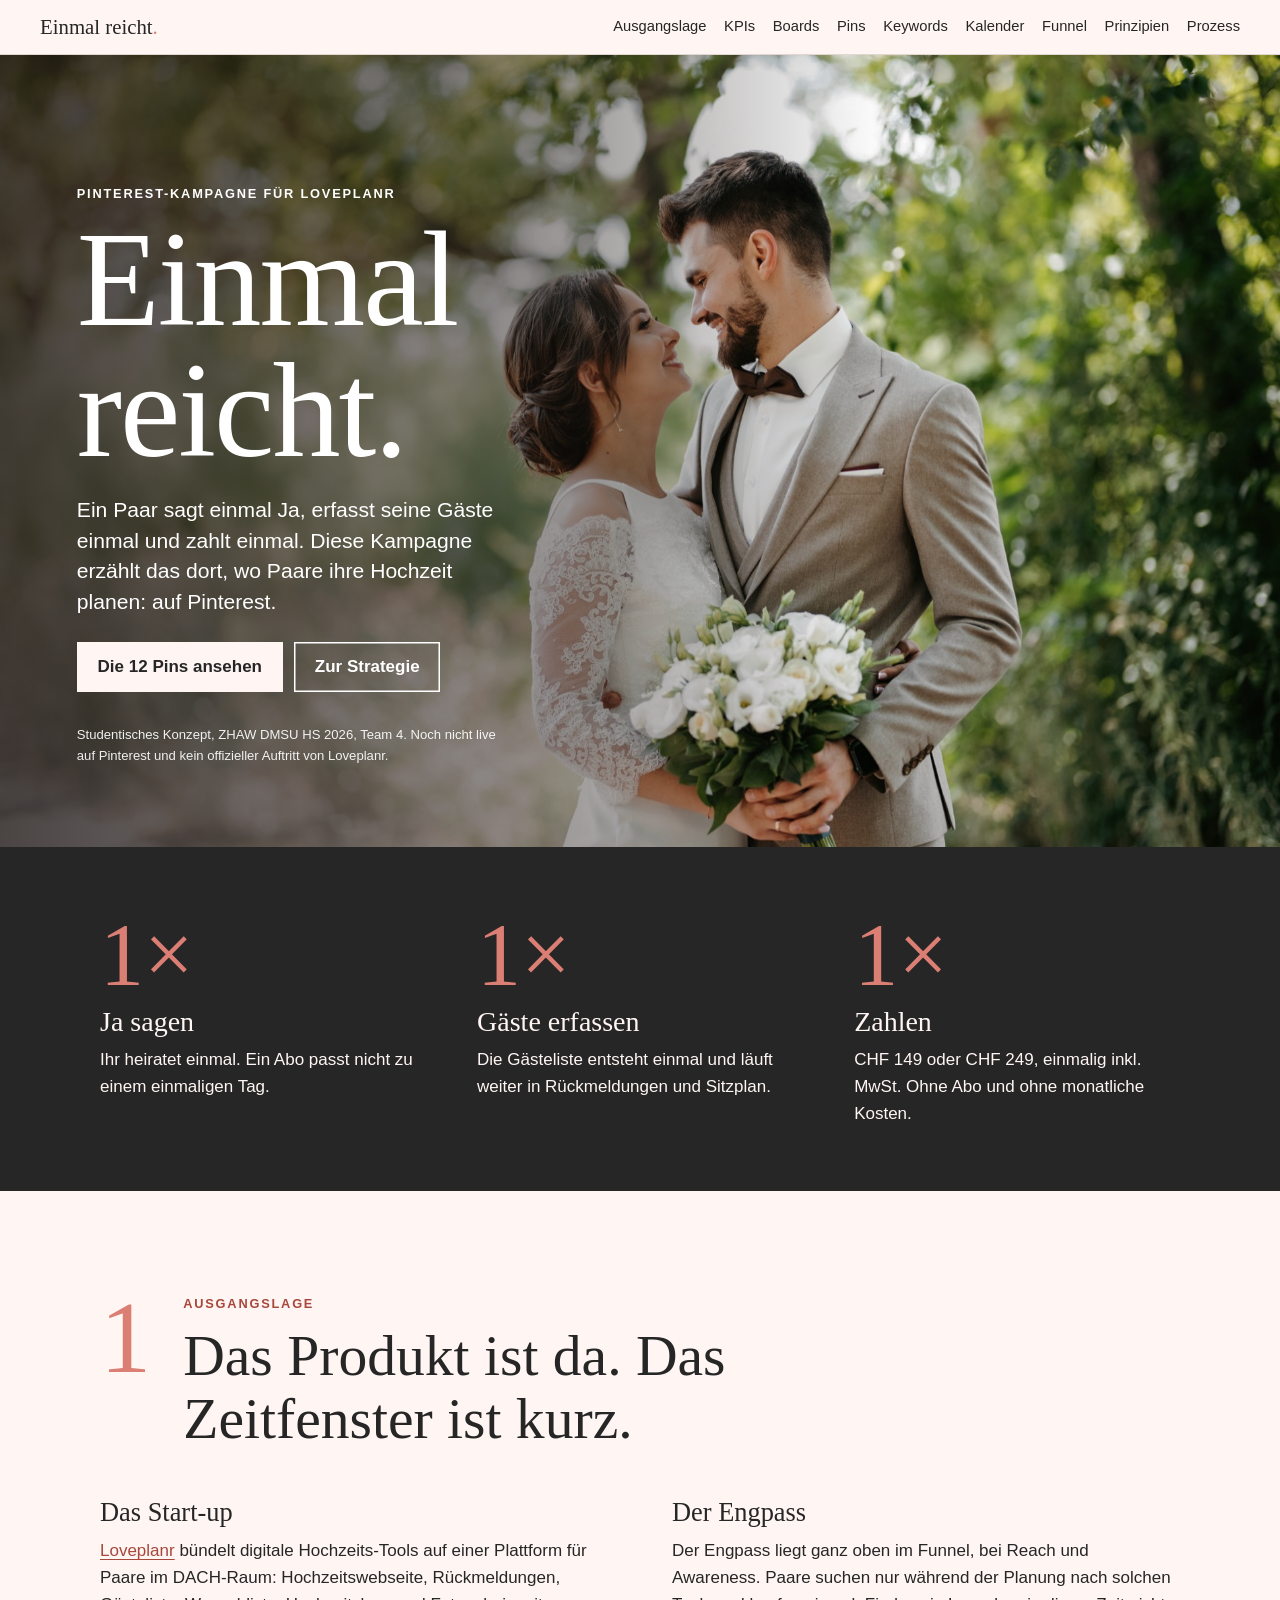
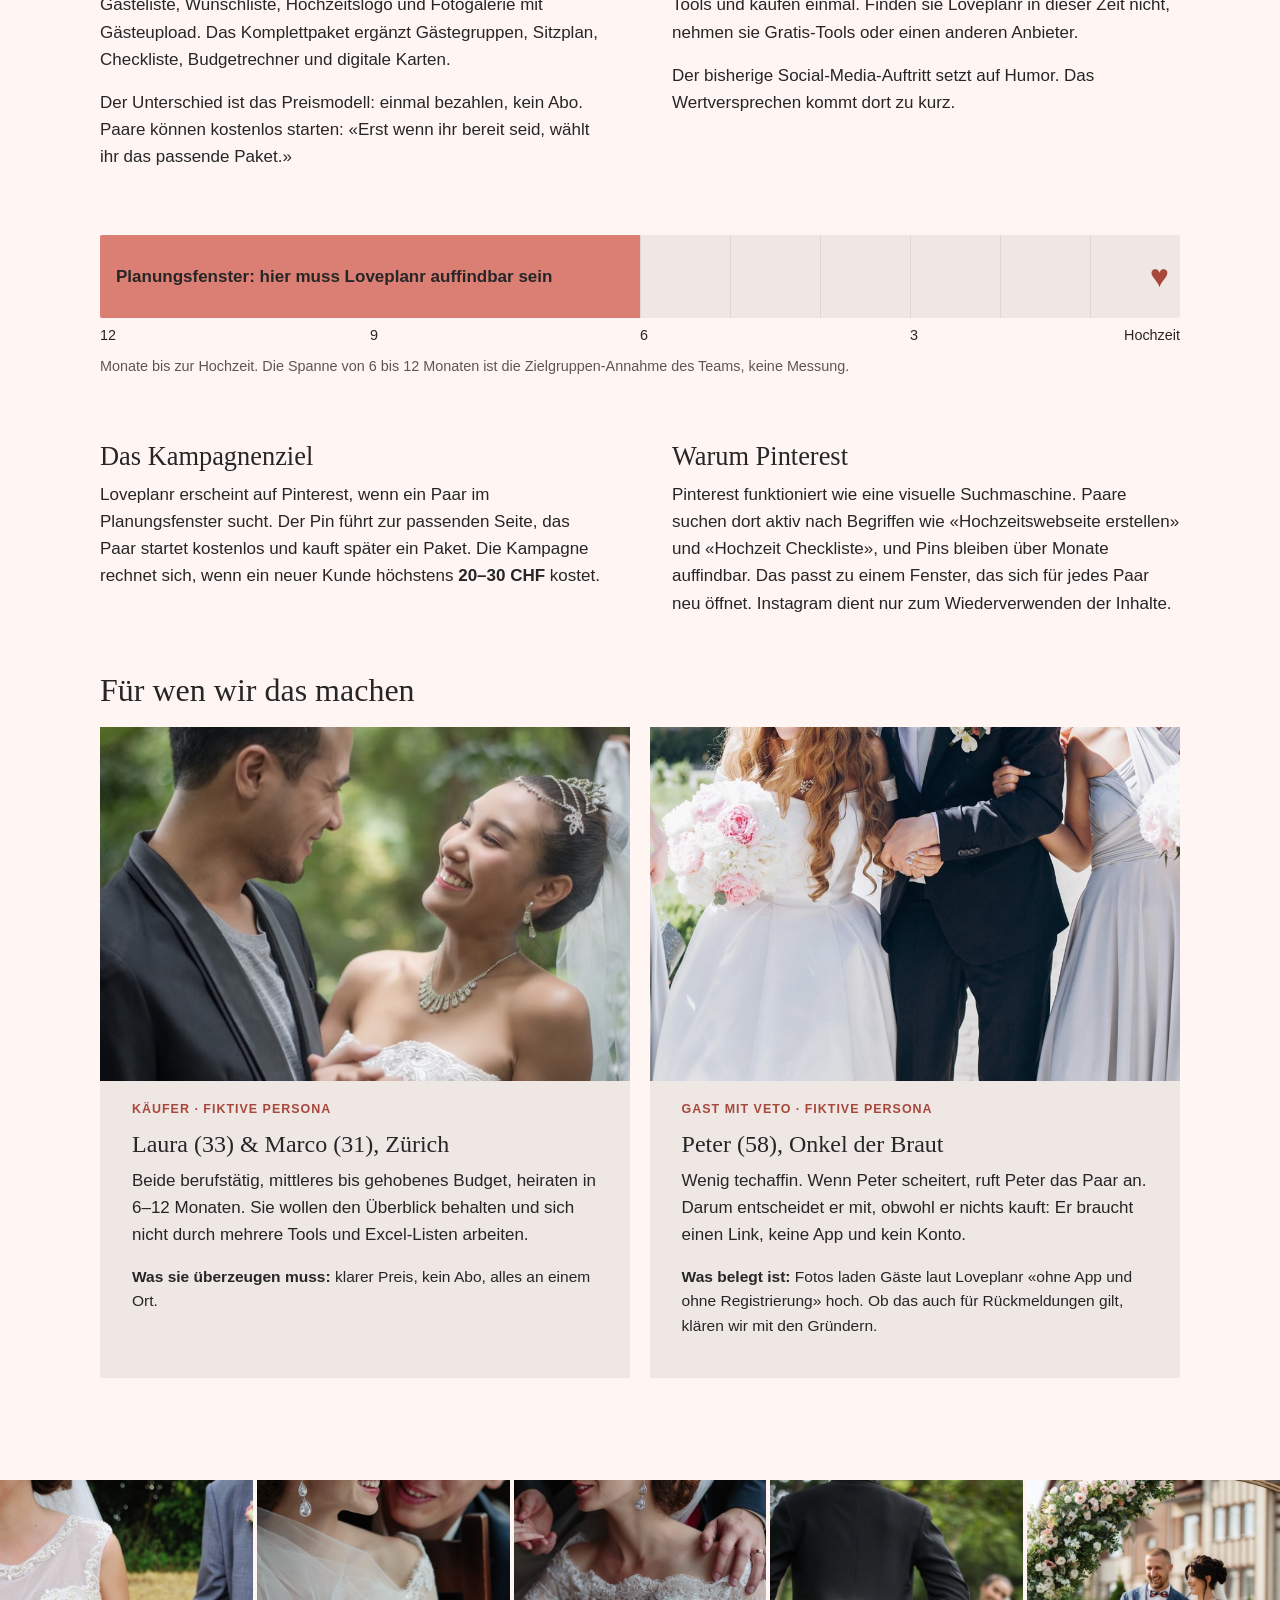
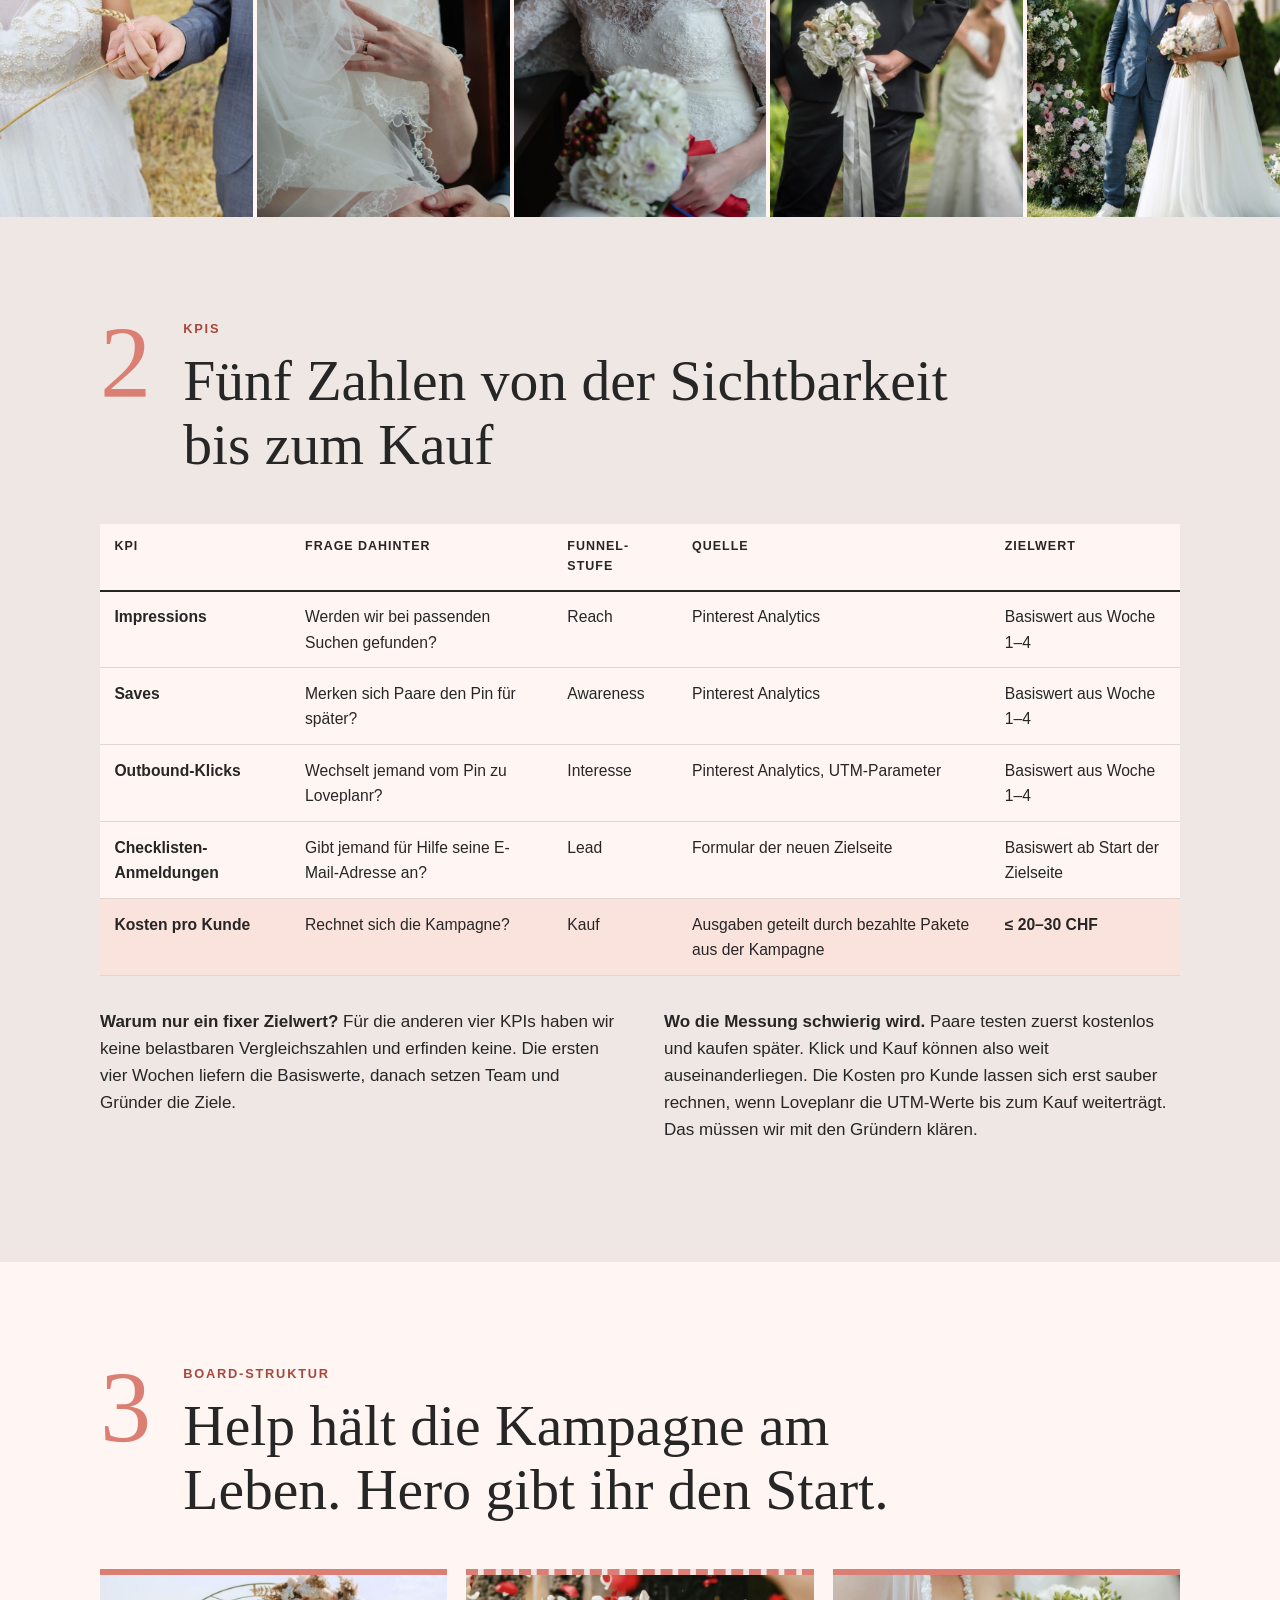
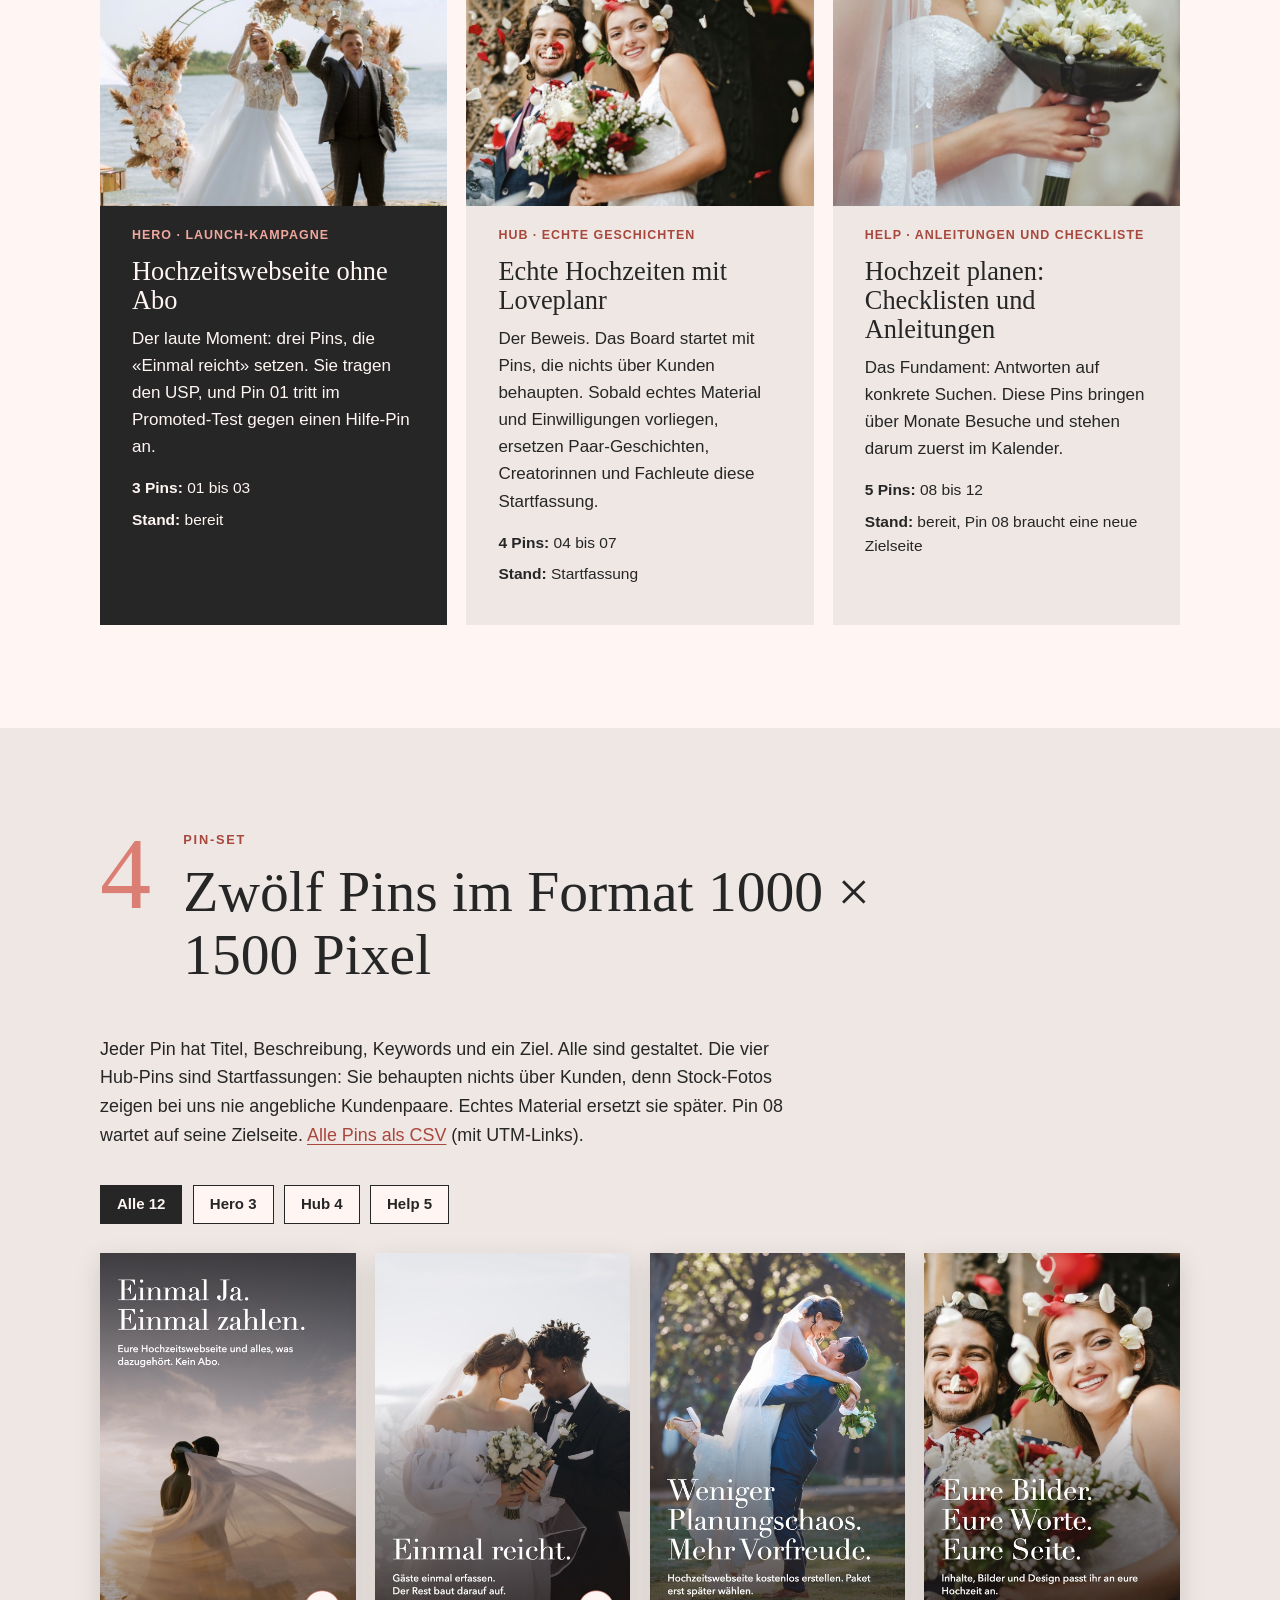
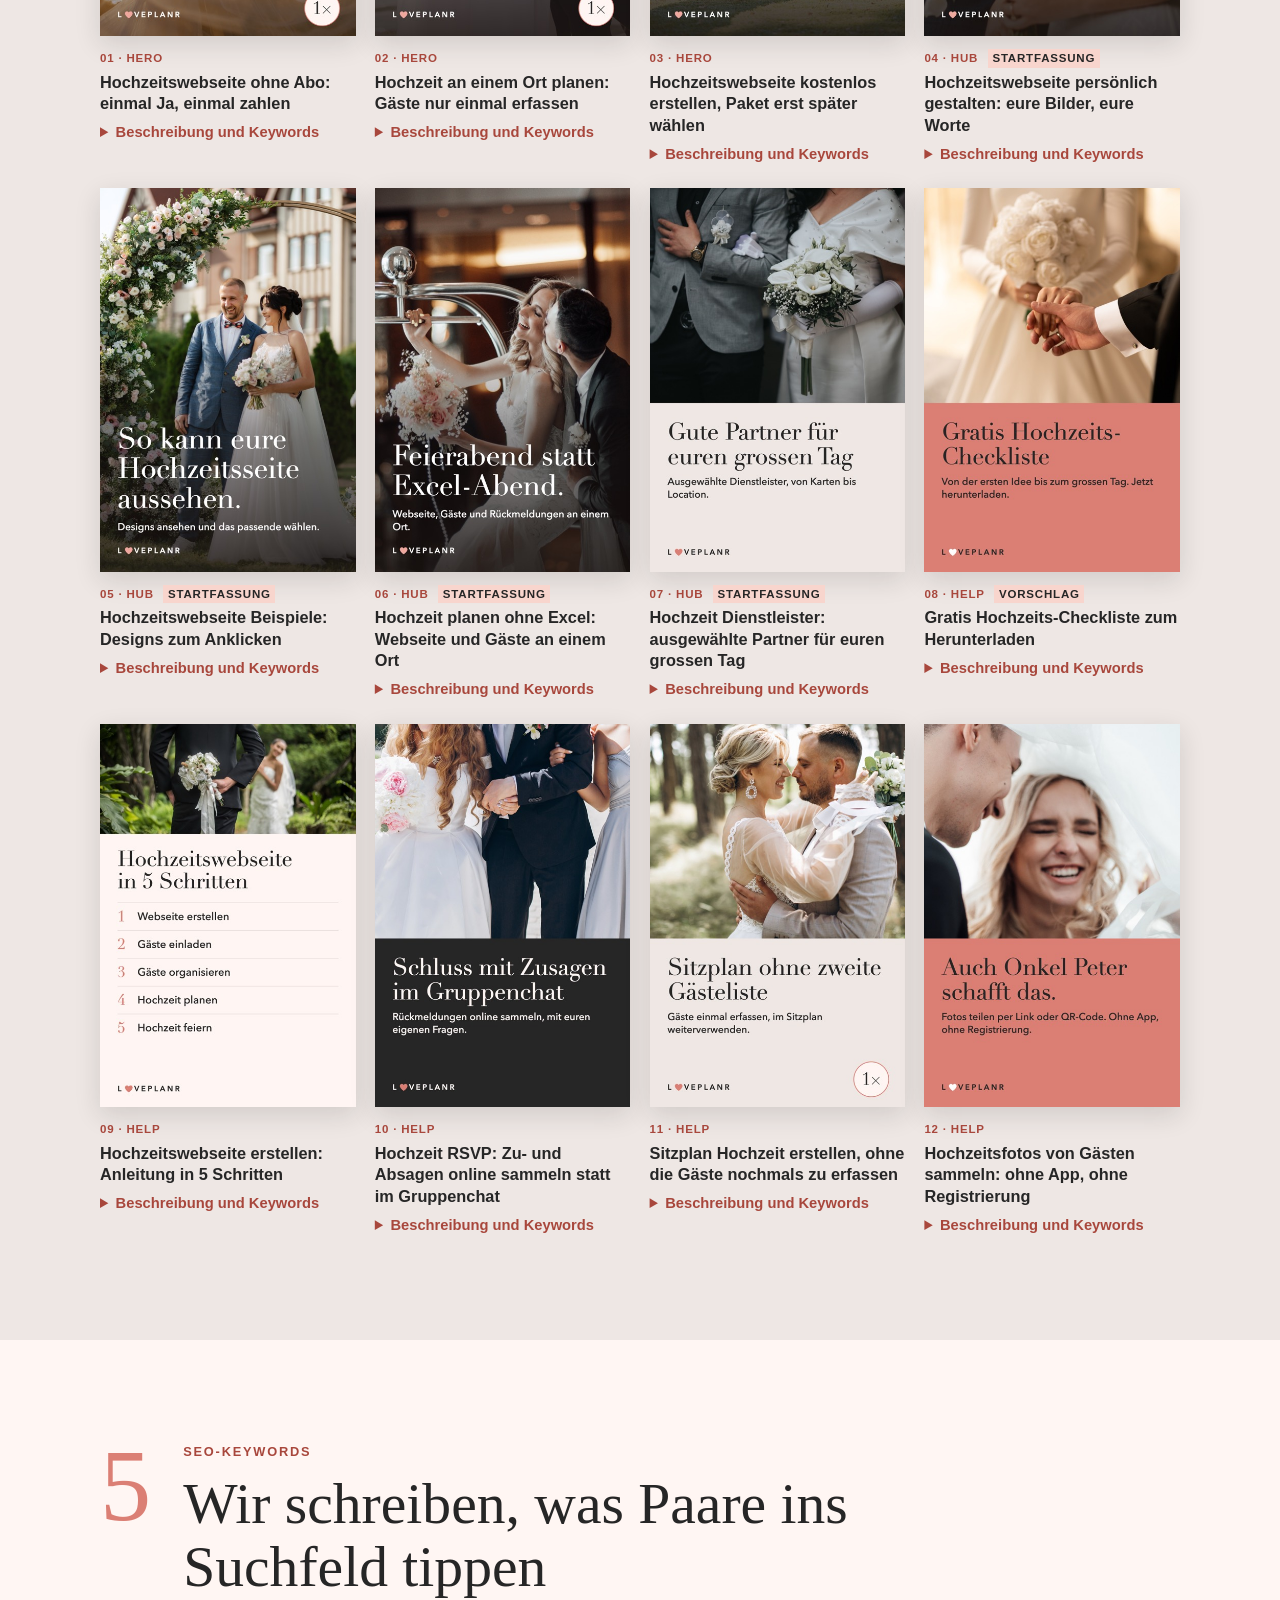
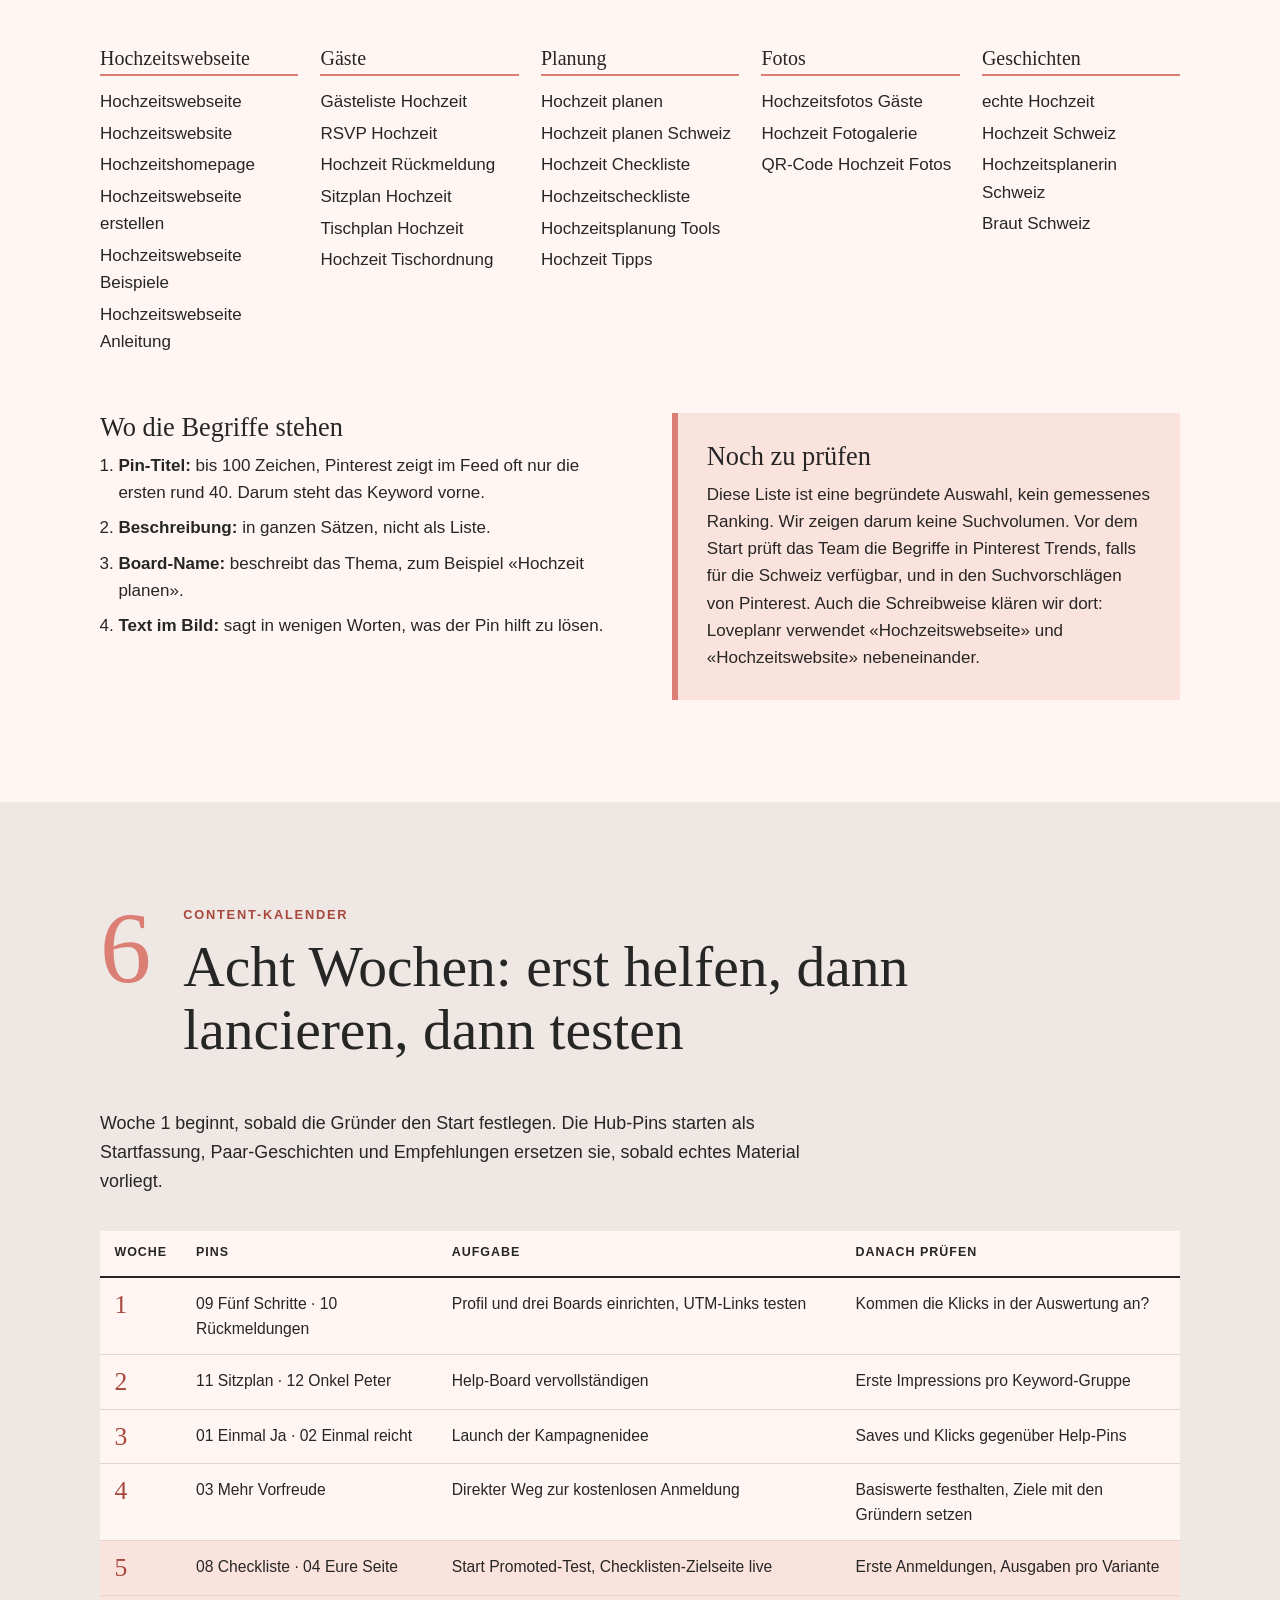
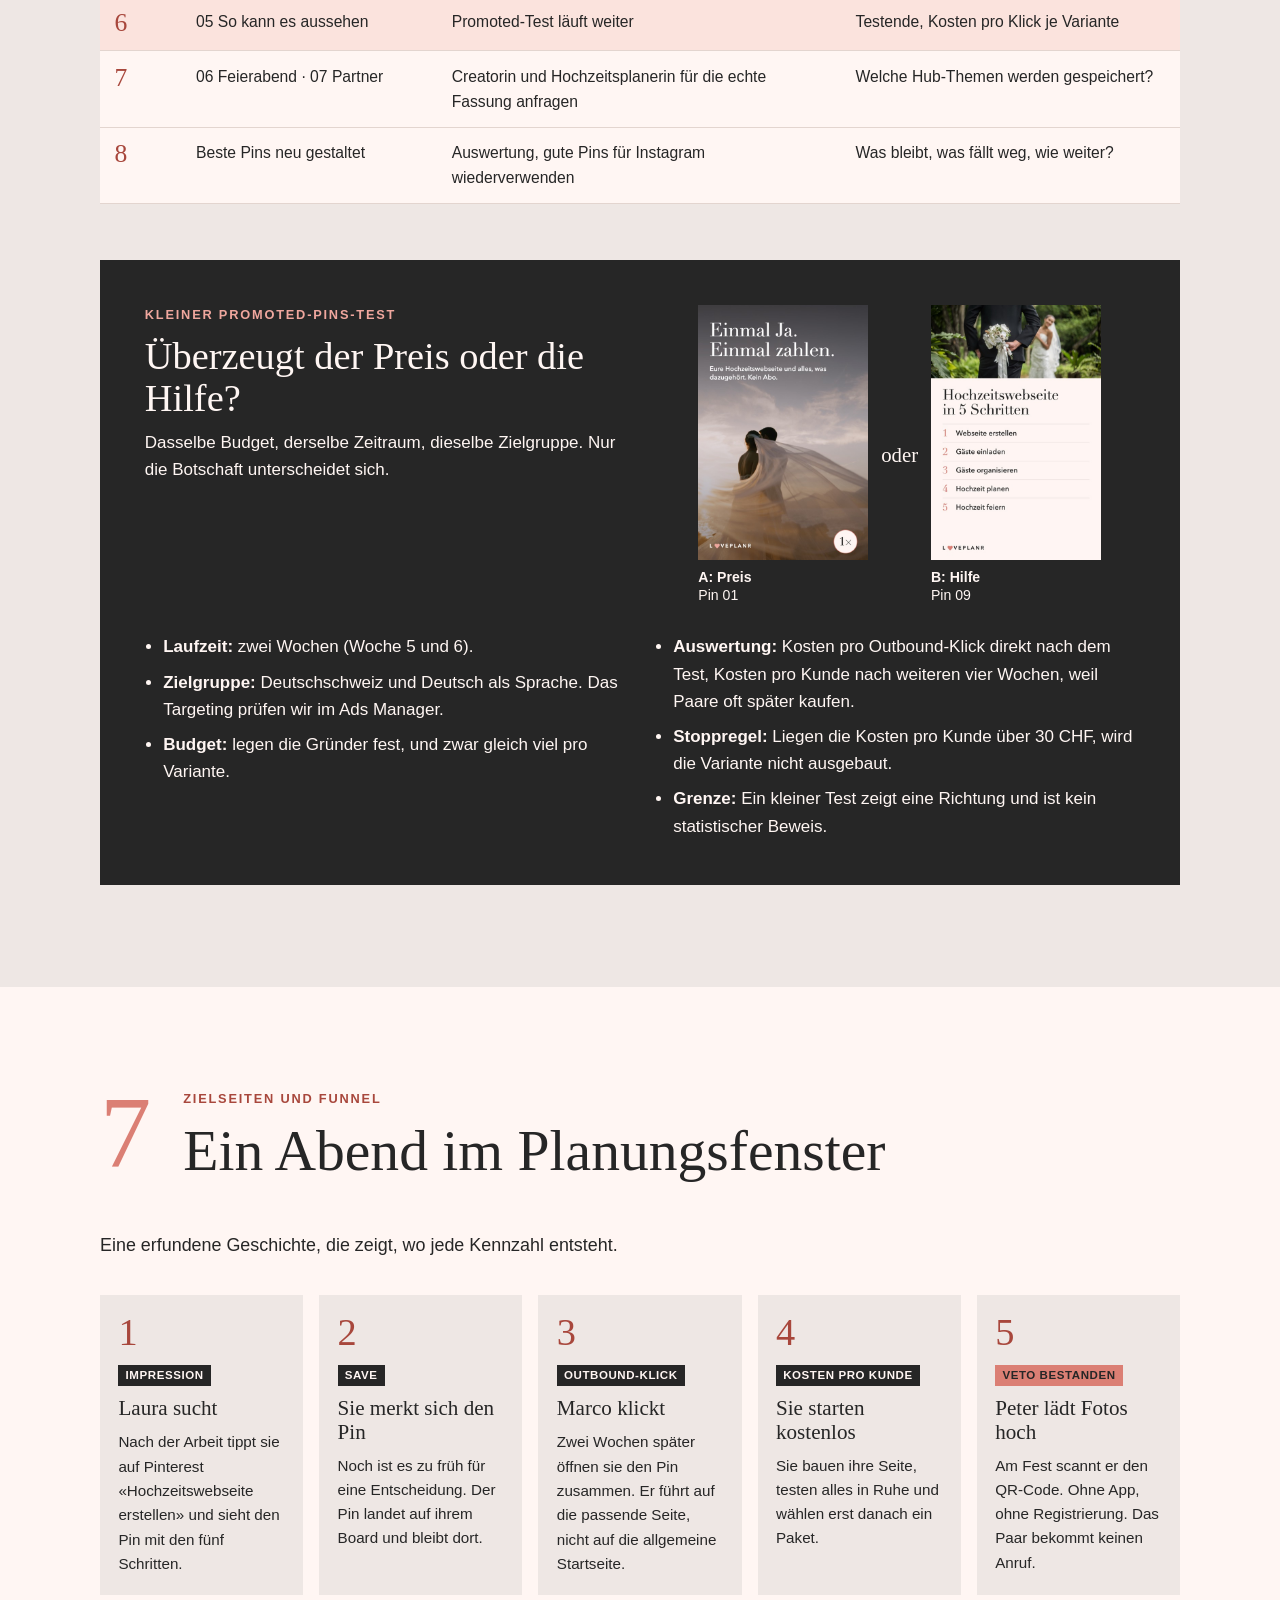
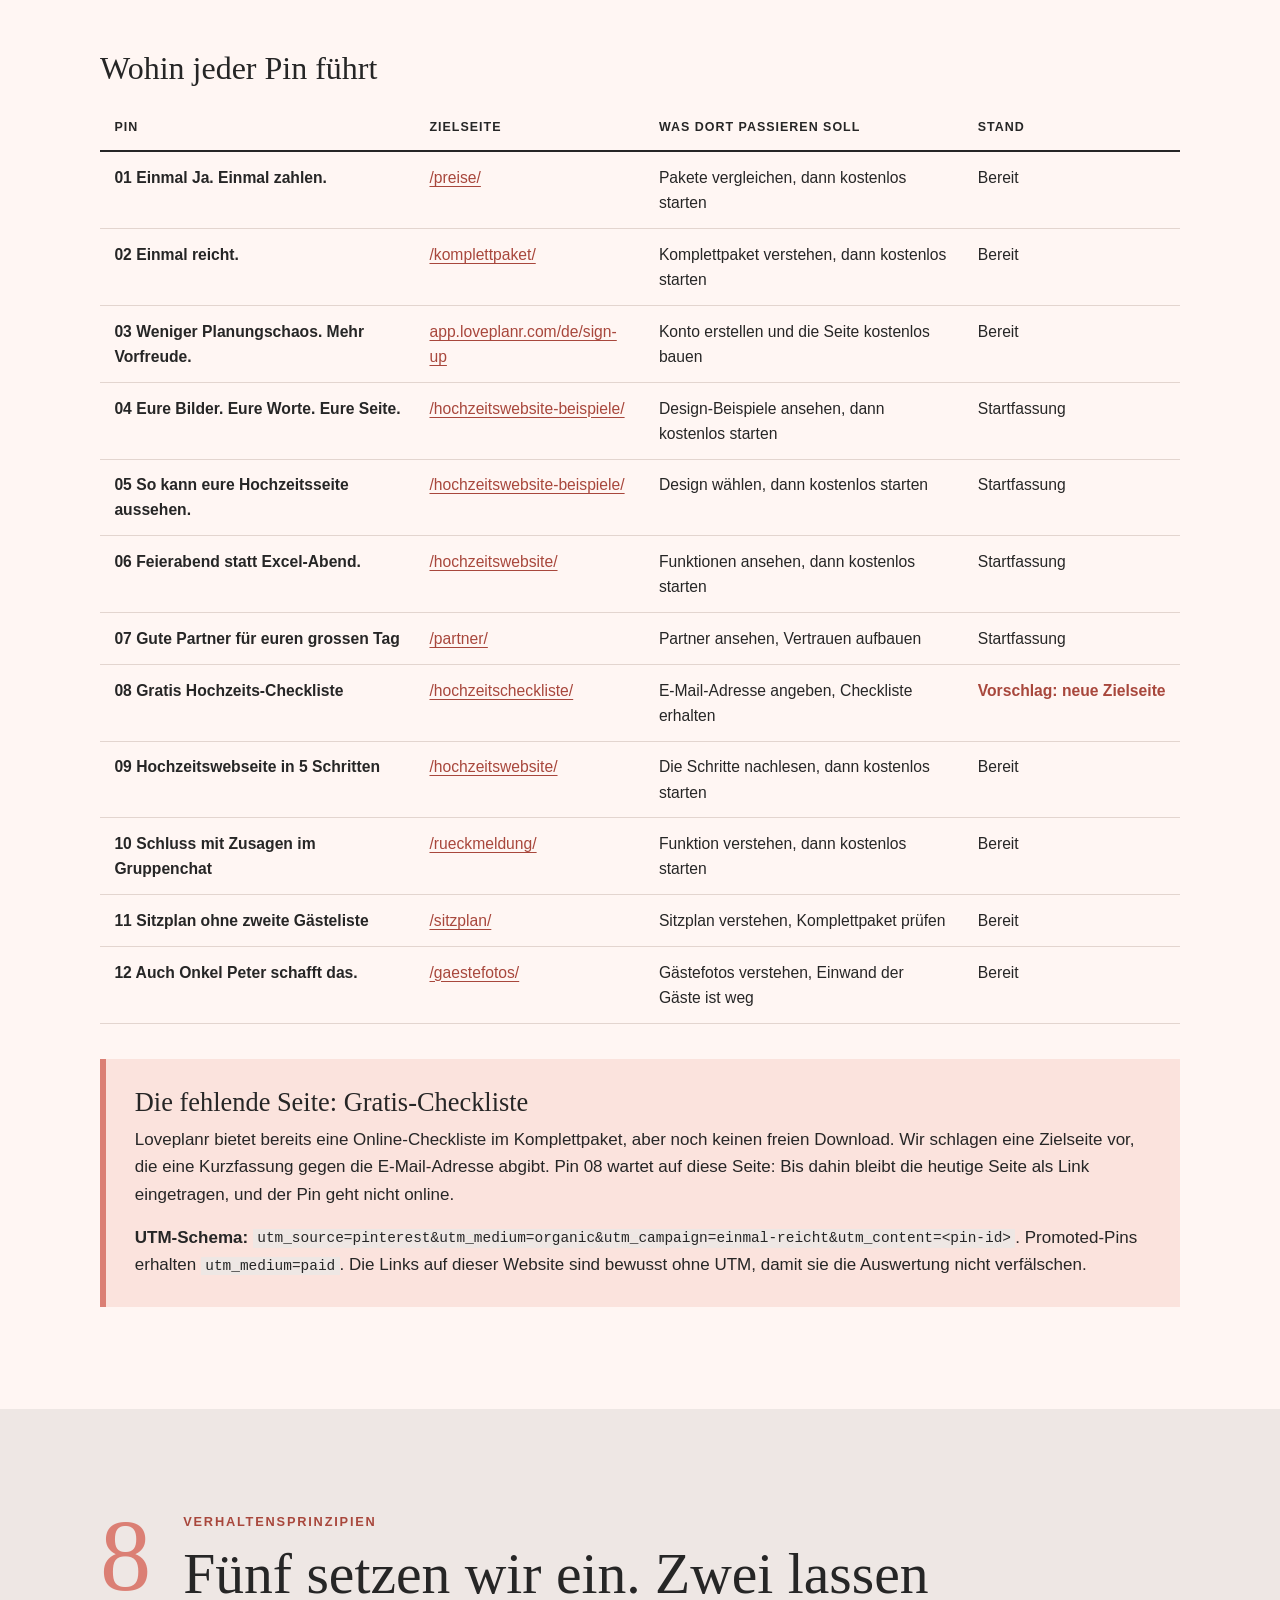
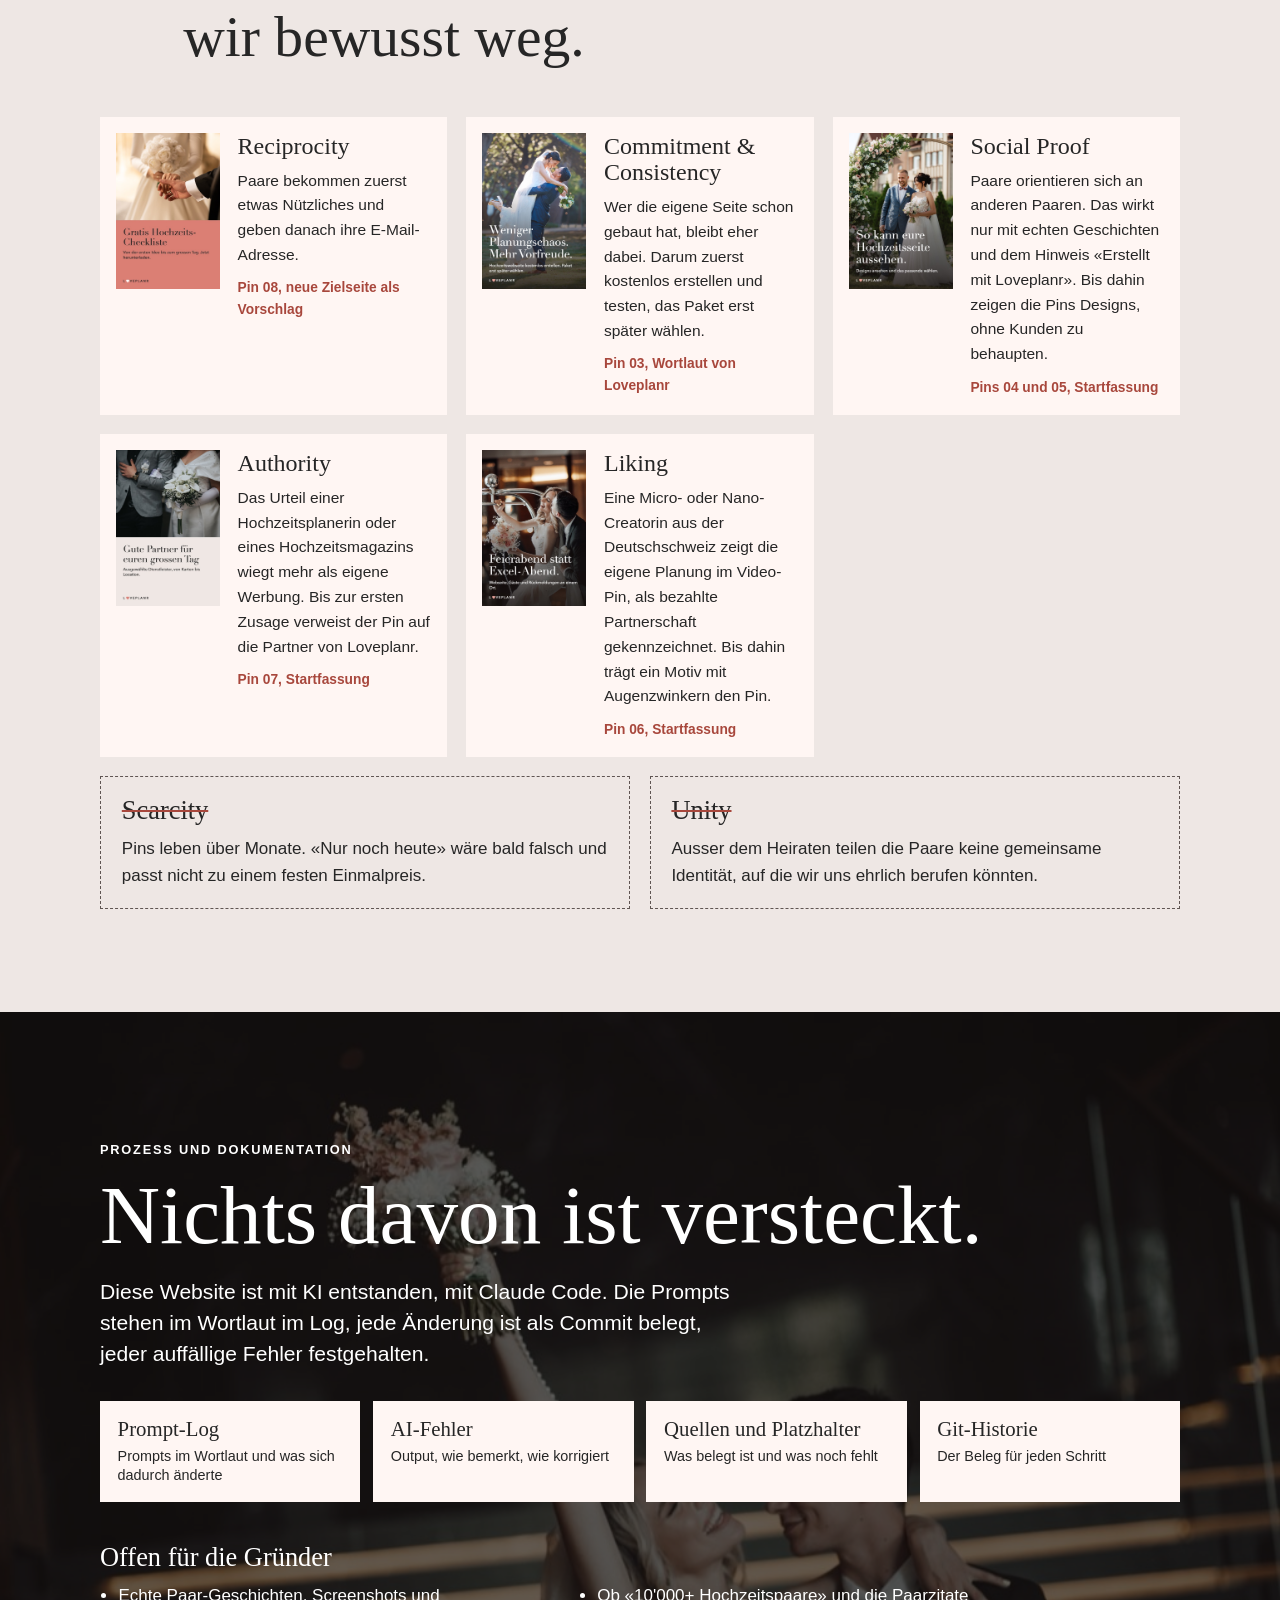
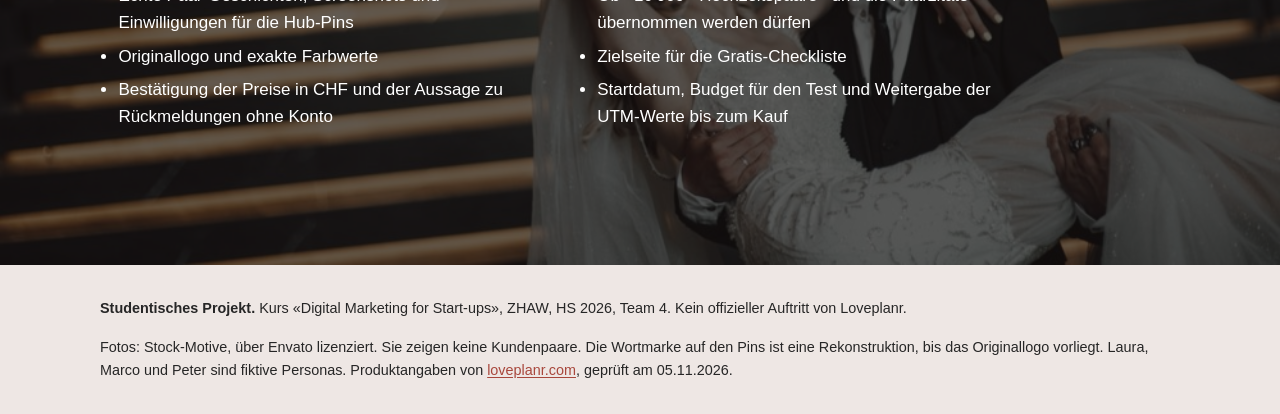
==== index.html @ d007ae14 "Replace placeholder pins with finished hub pins and add new photos Prompt: «Hier hat es noch mehr fo" ====
<!doctype html>
<html lang="de-CH">
<head>
<meta charset="utf-8">
<meta name="viewport" content="width=device-width, initial-scale=1">
<title>Einmal reicht. Pinterest-Kampagne für Loveplanr</title>
<meta name="description" content="Studentisches Kampagnenkonzept (ZHAW, DMSU HS 2026, Team 4): Boards, zwölf Pins, Keywords, Kalender und Funnel für Loveplanr auf Pinterest.">
<meta name="robots" content="noindex">
<meta property="og:title" content="Einmal reicht. Pinterest-Kampagne für Loveplanr">
<meta property="og:description" content="Einmal Ja, Gäste einmal erfassen, einmal zahlen. Studentisches Kampagnenkonzept, ZHAW DMSU HS 2026, Team 4.">
<meta property="og:image" content="https://xn--lve-sna.ch/assets/img/hero-900.jpg">
<meta property="og:type" content="website">
<link rel="icon" href="data:image/svg+xml,%3Csvg xmlns='http://www.w3.org/2000/svg' viewBox='0 0 32 29'%3E%3Cpath fill='%23db7f74' d='M16 29S0 19 0 8.5C0 3.7 3.7 0 8.3 0 11.4 0 14.3 1.7 16 4.4 17.7 1.7 20.6 0 23.7 0 28.3 0 32 3.7 32 8.5 32 19 16 29 16 29z'/%3E%3C/svg%3E">
<link rel="preload" as="image" href="assets/img/hero-900.jpg" imagesrcset="assets/img/hero-900.jpg 1000w, assets/img/hero.jpg 1900w" imagesizes="100vw">
<link rel="stylesheet" href="assets/site.css">
</head>
<body>
<a class="skip" href="#inhalt">Zum Inhalt</a>

<header class="top">
  <a class="mark" href="#start" aria-label="Zum Seitenanfang">Einmal reicht<span aria-hidden="true">.</span></a>
  <nav aria-label="Bereiche">
    <a href="#ausgangslage">Ausgangslage</a>
    <a href="#kpi">KPIs</a>
    <a href="#boards">Boards</a>
    <a href="#pins">Pins</a>
    <a href="#keywords">Keywords</a>
    <a href="#kalender">Kalender</a>
    <a href="#funnel">Funnel</a>
    <a href="#prinzipien">Prinzipien</a>
    <a href="#prozess">Prozess</a>
  </nav>
</header>

<section class="hero" id="start">
  <img src="assets/img/hero-900.jpg" srcset="assets/img/hero-900.jpg 1000w, assets/img/hero.jpg 1900w" sizes="100vw" width="1900" height="1268" alt="Stock-Foto: Brautpaar steht sich im Grünen gegenüber und lächelt sich an." fetchpriority="high">
  <div class="hero-txt">
    <p class="eyebrow">Pinterest-Kampagne für Loveplanr</p>
    <h1>Einmal<br>reicht.</h1>
    <p class="lead">Ein Paar sagt einmal Ja, erfasst seine Gäste einmal und zahlt einmal. Diese Kampagne erzählt das dort, wo Paare ihre Hochzeit planen: auf Pinterest.</p>
    <p class="cta"><a class="btn" href="#pins">Die 12 Pins ansehen</a><a class="btn ghost" href="#ausgangslage">Zur Strategie</a></p>
  </div>
  <p class="hero-note">Studentisches Konzept, ZHAW DMSU HS 2026, Team 4. Noch nicht live auf Pinterest und kein offizieller Auftritt von Loveplanr.</p>
</section>

<main id="inhalt">

<section class="idee" aria-label="Die Kampagnenidee">
  <div class="wrap trio">
    <article><p class="one">1×</p><h2>Ja sagen</h2><p>Ihr heiratet einmal. Ein Abo passt nicht zu einem einmaligen Tag.</p></article>
    <article><p class="one">1×</p><h2>Gäste erfassen</h2><p>Die Gästeliste entsteht einmal und läuft weiter in Rückmeldungen und Sitzplan.</p></article>
    <article><p class="one">1×</p><h2>Zahlen</h2><p>CHF 149 oder CHF 249, einmalig inkl. MwSt. Ohne Abo und ohne monatliche Kosten.</p></article>
  </div>
</section>

<section class="sec" id="ausgangslage">
  <div class="wrap">
    <header class="head"><span class="no">1</span><div><p class="eyebrow">Ausgangslage</p><h2>Das Produkt ist da. Das Zeitfenster ist kurz.</h2></div></header>

    <div class="cols">
      <div>
        <h3>Das Start-up</h3>
        <p><a href="https://loveplanr.com">Loveplanr</a> bündelt digitale Hochzeits-Tools auf einer Plattform für Paare im DACH-Raum: Hochzeitswebseite, Rückmeldungen, Gästeliste, Wunschliste, Hochzeitslogo und Fotogalerie mit Gästeupload. Das Komplettpaket ergänzt Gästegruppen, Sitzplan, Checkliste, Budgetrechner und digitale Karten.</p>
        <p>Der Unterschied ist das Preismodell: einmal bezahlen, kein Abo. Paare können kostenlos starten: «Erst wenn ihr bereit seid, wählt ihr das passende Paket.»</p>
      </div>
      <div>
        <h3>Der Engpass</h3>
        <p>Der Engpass liegt ganz oben im Funnel, bei Reach und Awareness. Paare suchen nur während der Planung nach solchen Tools und kaufen einmal. Finden sie Loveplanr in dieser Zeit nicht, nehmen sie Gratis-Tools oder einen anderen Anbieter.</p>
        <p>Der bisherige Social-Media-Auftritt setzt auf Humor. Das Wertversprechen kommt dort zu kurz.</p>
      </div>
    </div>

    <figure class="zeit" aria-labelledby="zeit-cap">
      <div class="zeit-bar" role="img" aria-label="Zeitstrahl von zwölf Monaten vor der Hochzeit bis zur Hochzeit. Das Planungsfenster liegt zwischen zwölf und sechs Monaten vorher.">
        <div class="fenster"><span>Planungsfenster: hier muss Loveplanr auffindbar sein</span></div>
        <div class="ziel" aria-hidden="true">♥</div>
      </div>
      <div class="zeit-skala" aria-hidden="true"><span>12</span><span>9</span><span>6</span><span>3</span><span>Hochzeit</span></div>
      <figcaption id="zeit-cap">Monate bis zur Hochzeit. Die Spanne von 6 bis 12 Monaten ist die Zielgruppen-Annahme des Teams, keine Messung.</figcaption>
    </figure>

    <div class="cols">
      <div>
        <h3>Das Kampagnenziel</h3>
        <p>Loveplanr erscheint auf Pinterest, wenn ein Paar im Planungsfenster sucht. Der Pin führt zur passenden Seite, das Paar startet kostenlos und kauft später ein Paket. Die Kampagne rechnet sich, wenn ein neuer Kunde höchstens <strong>20–30 CHF</strong> kostet.</p>
      </div>
      <div>
        <h3>Warum Pinterest</h3>
        <p>Pinterest funktioniert wie eine visuelle Suchmaschine. Paare suchen dort aktiv nach Begriffen wie «Hochzeitswebseite erstellen» und «Hochzeit Checkliste», und Pins bleiben über Monate auffindbar. Das passt zu einem Fenster, das sich für jedes Paar neu öffnet. Instagram dient nur zum Wiederverwenden der Inhalte.</p>
      </div>
    </div>

    <h3 class="h-mid">Für wen wir das machen</h3>
    <div class="personas">
      <article class="persona">
        <img class="p-img" src="assets/img/wald.jpg" width="900" height="600" loading="lazy" alt="Stock-Foto zur fiktiven Persona: Paar lächelt sich an und hält sich an den Händen.">
        <p class="tag">Käufer · fiktive Persona</p>
        <h4>Laura (33) &amp; Marco (31), Zürich</h4>
        <p>Beide berufstätig, mittleres bis gehobenes Budget, heiraten in 6–12 Monaten. Sie wollen den Überblick behalten und sich nicht durch mehrere Tools und Excel-Listen arbeiten.</p>
        <p class="pass"><strong>Was sie überzeugen muss:</strong> klarer Preis, kein Abo, alles an einem Ort.</p>
      </article>
      <article class="persona">
        <img class="p-img" src="assets/img/gaeste.jpg" width="900" height="600" loading="lazy" alt="Stock-Foto: Brautpaar und Brautjungfer stehen Arm in Arm, ohne Gesichter im Bild.">
        <p class="tag">Gast mit Veto · fiktive Persona</p>
        <h4>Peter (58), Onkel der Braut</h4>
        <p>Wenig techaffin. Wenn Peter scheitert, ruft Peter das Paar an. Darum entscheidet er mit, obwohl er nichts kauft: Er braucht einen Link, keine App und kein Konto.</p>
        <p class="pass"><strong>Was belegt ist:</strong> Fotos laden Gäste laut Loveplanr «ohne App und ohne Registrierung» hoch. Ob das auch für Rückmeldungen gilt, klären wir mit den Gründern.</p>
      </article>
    </div>
  </div>
</section>

<div class="strip" aria-label="Bildstreifen mit Stock-Fotos">
  <img src="assets/img/s-weizen.jpg" width="700" height="933" loading="lazy" alt="Stock-Foto: Brautpaar hält gemeinsam eine Weizenähre.">
  <img src="assets/img/s-schleier.jpg" width="700" height="933" loading="lazy" alt="Stock-Foto: Hand der Braut mit Ring auf dem Schleier.">
  <img src="assets/img/s-spitze.jpg" width="700" height="933" loading="lazy" alt="Stock-Foto: Braut im Spitzenkleid, die Hand des Bräutigams auf ihrer Schulter.">
  <img src="assets/img/s-blumen.jpg" width="700" height="933" loading="lazy" alt="Stock-Foto: Bräutigam versteckt Blumen hinter dem Rücken, die Braut kommt lächelnd auf ihn zu.">
  <img src="assets/img/s-bogen.jpg" width="700" height="933" loading="lazy" alt="Stock-Foto: Brautpaar vor einem Rosenbogen.">
</div>

<section class="sec tint" id="kpi">
  <div class="wrap">
    <header class="head"><span class="no">2</span><div><p class="eyebrow">KPIs</p><h2>Fünf Zahlen von der Sichtbarkeit bis zum Kauf</h2></div></header>
    <table class="tbl">
      <thead><tr><th scope="col">KPI</th><th scope="col">Frage dahinter</th><th scope="col">Funnel-Stufe</th><th scope="col">Quelle</th><th scope="col">Zielwert</th></tr></thead>
      <tbody>
        <tr><th scope="row">Impressions</th><td data-l="Frage">Werden wir bei passenden Suchen gefunden?</td><td data-l="Stufe">Reach</td><td data-l="Quelle">Pinterest Analytics</td><td data-l="Ziel">Basiswert aus Woche 1–4</td></tr>
        <tr><th scope="row">Saves</th><td data-l="Frage">Merken sich Paare den Pin für später?</td><td data-l="Stufe">Awareness</td><td data-l="Quelle">Pinterest Analytics</td><td data-l="Ziel">Basiswert aus Woche 1–4</td></tr>
        <tr><th scope="row">Outbound-Klicks</th><td data-l="Frage">Wechselt jemand vom Pin zu Loveplanr?</td><td data-l="Stufe">Interesse</td><td data-l="Quelle">Pinterest Analytics, UTM-Parameter</td><td data-l="Ziel">Basiswert aus Woche 1–4</td></tr>
        <tr><th scope="row">Checklisten-Anmeldungen</th><td data-l="Frage">Gibt jemand für Hilfe seine E-Mail-Adresse an?</td><td data-l="Stufe">Lead</td><td data-l="Quelle">Formular der neuen Zielseite</td><td data-l="Ziel">Basiswert ab Start der Zielseite</td></tr>
        <tr class="hi"><th scope="row">Kosten pro Kunde</th><td data-l="Frage">Rechnet sich die Kampagne?</td><td data-l="Stufe">Kauf</td><td data-l="Quelle">Ausgaben geteilt durch bezahlte Pakete aus der Kampagne</td><td data-l="Ziel"><strong>≤ 20–30 CHF</strong></td></tr>
      </tbody>
    </table>
    <div class="notes">
      <p><strong>Warum nur ein fixer Zielwert?</strong> Für die anderen vier KPIs haben wir keine belastbaren Vergleichszahlen und erfinden keine. Die ersten vier Wochen liefern die Basiswerte, danach setzen Team und Gründer die Ziele.</p>
      <p><strong>Wo die Messung schwierig wird.</strong> Paare testen zuerst kostenlos und kaufen später. Klick und Kauf können also weit auseinanderliegen. Die Kosten pro Kunde lassen sich erst sauber rechnen, wenn Loveplanr die UTM-Werte bis zum Kauf weiterträgt. Das müssen wir mit den Gründern klären.</p>
    </div>
  </div>
</section>

<section class="sec" id="boards">
  <div class="wrap">
    <header class="head"><span class="no">3</span><div><p class="eyebrow">Board-Struktur</p><h2>Help hält die Kampagne am Leben. Hero gibt ihr den Start.</h2></div></header>
    <div class="boards">
      <article class="board b-hero">
        <img class="b-img" src="assets/img/see.jpg" width="900" height="600" loading="lazy" alt="Stock-Foto: Brautpaar stösst vor einem Blumenbogen am See an.">
        <p class="tag">Hero · Launch-Kampagne</p>
        <h3>Hochzeitswebseite ohne Abo</h3>
        <p>Der laute Moment: drei Pins, die «Einmal reicht» setzen. Sie tragen den USP, und Pin 01 tritt im Promoted-Test gegen einen Hilfe-Pin an.</p>
        <p class="pass"><strong>3 Pins:</strong> 01 bis 03</p>
        <p class="pass"><strong>Stand:</strong> bereit</p>
      </article>
      <article class="board b-hub">
        <img class="b-img" src="assets/img/blueten.jpg" width="900" height="600" loading="lazy" alt="Stock-Foto: Lachendes Brautpaar im Regen aus roten und weissen Blütenblättern.">
        <p class="tag">Hub · Echte Geschichten</p>
        <h3>Echte Hochzeiten mit Loveplanr</h3>
        <p>Der Beweis. Das Board startet mit Pins, die nichts über Kunden behaupten. Sobald echtes Material und Einwilligungen vorliegen, ersetzen Paar-Geschichten, Creatorinnen und Fachleute diese Startfassung.</p>
        <p class="pass"><strong>4 Pins:</strong> 04 bis 07</p>
        <p class="pass"><strong>Stand:</strong> Startfassung</p>
      </article>
      <article class="board b-help">
        <img class="b-img" src="assets/img/strauss.jpg" width="900" height="600" loading="lazy" alt="Stock-Foto: Braut hält einen weissen Strauss in den Händen.">
        <p class="tag">Help · Anleitungen und Checkliste</p>
        <h3>Hochzeit planen: Checklisten und Anleitungen</h3>
        <p>Das Fundament: Antworten auf konkrete Suchen. Diese Pins bringen über Monate Besuche und stehen darum zuerst im Kalender.</p>
        <p class="pass"><strong>5 Pins:</strong> 08 bis 12</p>
        <p class="pass"><strong>Stand:</strong> bereit, Pin 08 braucht eine neue Zielseite</p>
      </article>
    </div>
  </div>
</section>

<section class="sec tint" id="pins">
  <div class="wrap">
    <header class="head"><span class="no">4</span><div><p class="eyebrow">Pin-Set</p><h2>Zwölf Pins im Format 1000 × 1500 Pixel</h2></div></header>
    <p class="intro">Jeder Pin hat Titel, Beschreibung, Keywords und ein Ziel. Alle sind gestaltet. Die vier Hub-Pins sind Startfassungen: Sie behaupten nichts über Kunden, denn Stock-Fotos zeigen bei uns nie angebliche Kundenpaare. Echtes Material ersetzt sie später. Pin 08 wartet auf seine Zielseite. <a href="assets/pins/pin-set.csv">Alle Pins als CSV</a> (mit UTM-Links).</p>
    <div class="wall">
      <input type="radio" name="f" id="f-all" checked><label for="f-all">Alle 12</label>
      <input type="radio" name="f" id="f-hero"><label for="f-hero">Hero 3</label>
      <input type="radio" name="f" id="f-hub"><label for="f-hub">Hub 4</label>
      <input type="radio" name="f" id="f-help"><label for="f-help">Help 5</label>
      <div class="pins">
<!-- PINS:START -->
<article class="pin hero-p">
<a class="bild" href="assets/pins/01-einmal-ja.jpg" aria-label="Pin 01 in voller Grösse"><img src="assets/pins/01-einmal-ja-500.jpg" width="500" height="750" loading="lazy" alt="Pin 01: Einmal Ja. Einmal zahlen. Eure Hochzeitswebseite und alles, was dazugehört. Kein Abo."></a>
<p class="pin-tag"><span>01 · Hero</span></p>
<h3>Hochzeitswebseite ohne Abo: einmal Ja, einmal zahlen</h3>
<details><summary>Beschreibung und Keywords</summary>
<p>Hochzeitswebseite, Rückmeldungen, Gästeliste, Wunschliste und Fotogalerie an einem Ort. Ab CHF 149, einmalig und ohne Abo. Kostenlos ausprobieren, Paket erst später wählen.</p>
<p><strong>Keywords:</strong> Hochzeitswebseite, Hochzeitswebseite erstellen, Hochzeit planen Schweiz</p>
<p><strong>Prinzip:</strong> USP: einmaliger Preis</p>
</details>
</article>
<article class="pin hero-p">
<a class="bild" href="assets/pins/02-einmal-reicht.jpg" aria-label="Pin 02 in voller Grösse"><img src="assets/pins/02-einmal-reicht-500.jpg" width="500" height="750" loading="lazy" alt="Pin 02: Einmal reicht. Gäste einmal erfassen. Der Rest baut darauf auf."></a>
<p class="pin-tag"><span>02 · Hero</span></p>
<h3>Hochzeit an einem Ort planen: Gäste nur einmal erfassen</h3>
<details><summary>Beschreibung und Keywords</summary>
<p>Webseite, Rückmeldungen, Sitzplan, Checkliste, Budget und digitale Karten im Komplettpaket. CHF 249, einmalig und ohne Abo. Die Gästeliste erfasst ihr nur einmal.</p>
<p><strong>Keywords:</strong> Hochzeit planen, Hochzeitsplanung Tools, Gästeliste Hochzeit</p>
<p><strong>Prinzip:</strong> USP: alles an einem Ort</p>
</details>
</article>
<article class="pin hero-p">
<a class="bild" href="assets/pins/03-mehr-vorfreude.jpg" aria-label="Pin 03 in voller Grösse"><img src="assets/pins/03-mehr-vorfreude-500.jpg" width="500" height="750" loading="lazy" alt="Pin 03: Weniger Planungschaos. Mehr Vorfreude. Hochzeitswebseite kostenlos erstellen. Paket erst später wählen."></a>
<p class="pin-tag"><span>03 · Hero</span></p>
<h3>Hochzeitswebseite kostenlos erstellen, Paket erst später wählen</h3>
<details><summary>Beschreibung und Keywords</summary>
<p>Startet mit eurer Hochzeitswebseite und testet alle Funktionen in Ruhe. Erst wenn ihr bereit seid, wählt ihr das passende Paket. Einmalig bezahlt, ohne Abo.</p>
<p><strong>Keywords:</strong> Hochzeitswebseite erstellen, Hochzeitshomepage, Hochzeit Ideen</p>
<p><strong>Prinzip:</strong> Commitment &amp; Consistency</p>
</details>
</article>
<article class="pin hub-p">
<a class="bild" href="assets/pins/04-eure-seite.jpg" aria-label="Pin 04 in voller Grösse"><img src="assets/pins/04-eure-seite-500.jpg" width="500" height="750" loading="lazy" alt="Pin 04: Eure Bilder. Eure Worte. Eure Seite. Inhalte, Bilder und Design passt ihr an eure Hochzeit an."></a>
<p class="pin-tag"><span>04 · Hub</span><span class="warn">Startfassung</span></p>
<h3>Hochzeitswebseite persönlich gestalten: eure Bilder, eure Worte</h3>
<details><summary>Beschreibung und Keywords</summary>
<p>Wählt ein Design, ergänzt eure eigenen Bilder und Inhalte und passt die Farben an. So wird die Hochzeitswebseite zu eurer Seite. Kostenlos ausprobieren.</p>
<p><strong>Keywords:</strong> Hochzeit Schweiz, Hochzeitswebseite gestalten, Hochzeit Ideen</p>
<p><strong>Prinzip:</strong> Social Proof (mit echtem Paar)</p>
<p><strong>Später:</strong> Geschichte eines echten Paars mit dessen Fotos und Einwilligung</p>
</details>
</article>
<article class="pin hub-p">
<a class="bild" href="assets/pins/05-so-kann-es-aussehen.jpg" aria-label="Pin 05 in voller Grösse"><img src="assets/pins/05-so-kann-es-aussehen-500.jpg" width="500" height="750" loading="lazy" alt="Pin 05: So kann eure Hochzeitsseite aussehen. Designs ansehen und das passende wählen."></a>
<p class="pin-tag"><span>05 · Hub</span><span class="warn">Startfassung</span></p>
<h3>Hochzeitswebseite Beispiele: Designs zum Anklicken</h3>
<details><summary>Beschreibung und Keywords</summary>
<p>Von natürlich bis modern: Schaut euch Beispiele an und entdeckt, wie eure eigene Hochzeitswebseite aussehen könnte.</p>
<p><strong>Keywords:</strong> Hochzeitswebseite Beispiele, Hochzeitshomepage Inspiration</p>
<p><strong>Prinzip:</strong> Social Proof (mit echtem Paar)</p>
<p><strong>Später:</strong> Screenshot einer echten Seite mit dem Hinweis «Erstellt mit Loveplanr»</p>
</details>
</article>
<article class="pin hub-p">
<a class="bild" href="assets/pins/06-feierabend.jpg" aria-label="Pin 06 in voller Grösse"><img src="assets/pins/06-feierabend-500.jpg" width="500" height="750" loading="lazy" alt="Pin 06: Feierabend statt Excel-Abend. Webseite, Gäste und Rückmeldungen an einem Ort."></a>
<p class="pin-tag"><span>06 · Hub</span><span class="warn">Startfassung</span></p>
<h3>Hochzeit planen ohne Excel: Webseite und Gäste an einem Ort</h3>
<details><summary>Beschreibung und Keywords</summary>
<p>Webseite, Gästeliste und Rückmeldungen liegen an einem Ort. So bleibt nach der Arbeit mehr Zeit für alles andere als für Tabellen.</p>
<p><strong>Keywords:</strong> Hochzeit planen, Hochzeitsvorbereitung, Hochzeitsplanung Tools</p>
<p><strong>Prinzip:</strong> Liking (mit Creatorin)</p>
<p><strong>Später:</strong> Video-Pin einer Micro-Creatorin aus der Deutschschweiz, als Partnerschaft gekennzeichnet</p>
</details>
</article>
<article class="pin hub-p">
<a class="bild" href="assets/pins/07-partner.jpg" aria-label="Pin 07 in voller Grösse"><img src="assets/pins/07-partner-500.jpg" width="500" height="750" loading="lazy" alt="Pin 07: Gute Partner für euren grossen Tag Ausgewählte Dienstleister, von Karten bis Location."></a>
<p class="pin-tag"><span>07 · Hub</span><span class="warn">Startfassung</span></p>
<h3>Hochzeit Dienstleister: ausgewählte Partner für euren grossen Tag</h3>
<details><summary>Beschreibung und Keywords</summary>
<p>Von Hochzeitskarten über Fotografie bis zur Location: Auf dieser Seite findet ihr ausgewählte Partner von Loveplanr.</p>
<p><strong>Keywords:</strong> Hochzeit Dienstleister, Hochzeitsplanerin Schweiz, Hochzeitsplanung Tipps</p>
<p><strong>Prinzip:</strong> Authority (mit echter Empfehlung)</p>
<p><strong>Später:</strong> Empfehlung einer Hochzeitsplanerin oder Feature in einem Hochzeitsmagazin</p>
</details>
</article>
<article class="pin help-p">
<a class="bild" href="assets/pins/08-gratis-checkliste.jpg" aria-label="Pin 08 in voller Grösse"><img src="assets/pins/08-gratis-checkliste-500.jpg" width="500" height="750" loading="lazy" alt="Pin 08: Gratis Hochzeits-Checkliste Von der ersten Idee bis zum grossen Tag. Jetzt herunterladen."></a>
<p class="pin-tag"><span>08 · Help</span><span class="warn">Vorschlag</span></p>
<h3>Gratis Hochzeits-Checkliste zum Herunterladen</h3>
<details><summary>Beschreibung und Keywords</summary>
<p>Behaltet den Überblick über eure Hochzeitsplanung: Checkliste gratis per E-Mail erhalten und direkt loslegen.</p>
<p><strong>Keywords:</strong> Hochzeit Checkliste, Hochzeitscheckliste, Hochzeit planen Checkliste</p>
<p><strong>Prinzip:</strong> Reciprocity</p>
</details>
</article>
<article class="pin help-p">
<a class="bild" href="assets/pins/09-fuenf-schritte.jpg" aria-label="Pin 09 in voller Grösse"><img src="assets/pins/09-fuenf-schritte-500.jpg" width="500" height="750" loading="lazy" alt="Pin 09: Hochzeitswebseite in 5 Schritten Webseite erstellen, Gäste einladen, Gäste organisieren, Hochzeit planen, Hochzeit feiern"></a>
<p class="pin-tag"><span>09 · Help</span></p>
<h3>Hochzeitswebseite erstellen: Anleitung in 5 Schritten</h3>
<details><summary>Beschreibung und Keywords</summary>
<p>Webseite erstellen, Gäste einladen, Gäste organisieren, Hochzeit planen, Hochzeit feiern. So kommt ihr Schritt für Schritt von der ersten Seite bis zum grossen Tag.</p>
<p><strong>Keywords:</strong> Hochzeitswebseite erstellen, Hochzeitswebseite Anleitung, Hochzeit Tipps</p>
<p><strong>Prinzip:</strong> Reciprocity (Hilfe ohne Gegenleistung)</p>
</details>
</article>
<article class="pin help-p">
<a class="bild" href="assets/pins/10-rueckmeldungen.jpg" aria-label="Pin 10 in voller Grösse"><img src="assets/pins/10-rueckmeldungen-500.jpg" width="500" height="750" loading="lazy" alt="Pin 10: Schluss mit Zusagen im Gruppenchat Rückmeldungen online sammeln, mit euren eigenen Fragen."></a>
<p class="pin-tag"><span>10 · Help</span></p>
<h3>Hochzeit RSVP: Zu- und Absagen online sammeln statt im Gruppenchat</h3>
<details><summary>Beschreibung und Keywords</summary>
<p>Sammelt Zu- und Absagen eurer Gäste direkt online und stellt eure eigenen Fragen. So bleibt alles an einem Ort und niemand geht im Chat verloren.</p>
<p><strong>Keywords:</strong> RSVP Hochzeit, Hochzeit Rückmeldung, Gästeliste Hochzeit</p>
<p><strong>Prinzip:</strong> Hilfe-Inhalt</p>
</details>
</article>
<article class="pin help-p">
<a class="bild" href="assets/pins/11-sitzplan.jpg" aria-label="Pin 11 in voller Grösse"><img src="assets/pins/11-sitzplan-500.jpg" width="500" height="750" loading="lazy" alt="Pin 11: Sitzplan ohne zweite Gästeliste Gäste einmal erfassen, im Sitzplan weiterverwenden."></a>
<p class="pin-tag"><span>11 · Help</span></p>
<h3>Sitzplan Hochzeit erstellen, ohne die Gäste nochmals zu erfassen</h3>
<details><summary>Beschreibung und Keywords</summary>
<p>Eure Gästeliste fliesst direkt in den Sitzplan, inklusive druckfertigem Saalplan. Enthalten im Komplettpaket.</p>
<p><strong>Keywords:</strong> Sitzplan Hochzeit, Tischplan Hochzeit, Hochzeit Tischordnung</p>
<p><strong>Prinzip:</strong> Hilfe-Inhalt</p>
</details>
</article>
<article class="pin help-p">
<a class="bild" href="assets/pins/12-onkel-peter.jpg" aria-label="Pin 12 in voller Grösse"><img src="assets/pins/12-onkel-peter-500.jpg" width="500" height="750" loading="lazy" alt="Pin 12: Auch Onkel Peter schafft das. Fotos teilen per Link oder QR-Code. Ohne App, ohne Registrierung."></a>
<p class="pin-tag"><span>12 · Help</span></p>
<h3>Hochzeitsfotos von Gästen sammeln: ohne App, ohne Registrierung</h3>
<details><summary>Beschreibung und Keywords</summary>
<p>Teilt den Galerie-Link oder QR-Code auf der Einladung oder am Fest. Eure Gäste laden ihre Fotos und Videos hoch, ganz ohne App und ohne Registrierung.</p>
<p><strong>Keywords:</strong> Hochzeitsfotos Gäste, Hochzeit Fotogalerie, QR-Code Hochzeit Fotos</p>
<p><strong>Prinzip:</strong> Einwand der Gäste auflösen</p>
</details>
</article>
<!-- PINS:END -->
      </div>
    </div>
  </div>
</section>

<section class="sec" id="keywords">
  <div class="wrap">
    <header class="head"><span class="no">5</span><div><p class="eyebrow">SEO-Keywords</p><h2>Wir schreiben, was Paare ins Suchfeld tippen</h2></div></header>
    <div class="kw">
      <article><h3>Hochzeitswebseite</h3><ul><li>Hochzeitswebseite</li><li>Hochzeitswebsite</li><li>Hochzeitshomepage</li><li>Hochzeitswebseite erstellen</li><li>Hochzeitswebseite Beispiele</li><li>Hochzeitswebseite Anleitung</li></ul></article>
      <article><h3>Gäste</h3><ul><li>Gästeliste Hochzeit</li><li>RSVP Hochzeit</li><li>Hochzeit Rückmeldung</li><li>Sitzplan Hochzeit</li><li>Tischplan Hochzeit</li><li>Hochzeit Tischordnung</li></ul></article>
      <article><h3>Planung</h3><ul><li>Hochzeit planen</li><li>Hochzeit planen Schweiz</li><li>Hochzeit Checkliste</li><li>Hochzeitscheckliste</li><li>Hochzeitsplanung Tools</li><li>Hochzeit Tipps</li></ul></article>
      <article><h3>Fotos</h3><ul><li>Hochzeitsfotos Gäste</li><li>Hochzeit Fotogalerie</li><li>QR-Code Hochzeit Fotos</li></ul></article>
      <article><h3>Geschichten</h3><ul><li>echte Hochzeit</li><li>Hochzeit Schweiz</li><li>Hochzeitsplanerin Schweiz</li><li>Braut Schweiz</li></ul></article>
    </div>
    <div class="cols">
      <div>
        <h3>Wo die Begriffe stehen</h3>
        <ol class="plain">
          <li><strong>Pin-Titel:</strong> bis 100 Zeichen, Pinterest zeigt im Feed oft nur die ersten rund 40. Darum steht das Keyword vorne.</li>
          <li><strong>Beschreibung:</strong> in ganzen Sätzen, nicht als Liste.</li>
          <li><strong>Board-Name:</strong> beschreibt das Thema, zum Beispiel «Hochzeit planen».</li>
          <li><strong>Text im Bild:</strong> sagt in wenigen Worten, was der Pin hilft zu lösen.</li>
        </ol>
      </div>
      <div class="flag">
        <h3>Noch zu prüfen</h3>
        <p>Diese Liste ist eine begründete Auswahl, kein gemessenes Ranking. Wir zeigen darum keine Suchvolumen. Vor dem Start prüft das Team die Begriffe in Pinterest Trends, falls für die Schweiz verfügbar, und in den Suchvorschlägen von Pinterest. Auch die Schreibweise klären wir dort: Loveplanr verwendet «Hochzeitswebseite» und «Hochzeitswebsite» nebeneinander.</p>
      </div>
    </div>
  </div>
</section>

<section class="sec tint" id="kalender">
  <div class="wrap">
    <header class="head"><span class="no">6</span><div><p class="eyebrow">Content-Kalender</p><h2>Acht Wochen: erst helfen, dann lancieren, dann testen</h2></div></header>
    <p class="intro">Woche 1 beginnt, sobald die Gründer den Start festlegen. Die Hub-Pins starten als Startfassung, Paar-Geschichten und Empfehlungen ersetzen sie, sobald echtes Material vorliegt.</p>
    <table class="tbl cal">
      <thead><tr><th scope="col">Woche</th><th scope="col">Pins</th><th scope="col">Aufgabe</th><th scope="col">Danach prüfen</th></tr></thead>
      <tbody>
        <tr><th scope="row">1</th><td data-l="Pins">09 Fünf Schritte · 10 Rückmeldungen</td><td data-l="Aufgabe">Profil und drei Boards einrichten, UTM-Links testen</td><td data-l="Prüfen">Kommen die Klicks in der Auswertung an?</td></tr>
        <tr><th scope="row">2</th><td data-l="Pins">11 Sitzplan · 12 Onkel Peter</td><td data-l="Aufgabe">Help-Board vervollständigen</td><td data-l="Prüfen">Erste Impressions pro Keyword-Gruppe</td></tr>
        <tr><th scope="row">3</th><td data-l="Pins">01 Einmal Ja · 02 Einmal reicht</td><td data-l="Aufgabe">Launch der Kampagnenidee</td><td data-l="Prüfen">Saves und Klicks gegenüber Help-Pins</td></tr>
        <tr><th scope="row">4</th><td data-l="Pins">03 Mehr Vorfreude</td><td data-l="Aufgabe">Direkter Weg zur kostenlosen Anmeldung</td><td data-l="Prüfen">Basiswerte festhalten, Ziele mit den Gründern setzen</td></tr>
        <tr class="hi"><th scope="row">5</th><td data-l="Pins">08 Checkliste · 04 Eure Seite</td><td data-l="Aufgabe">Start Promoted-Test, Checklisten-Zielseite live</td><td data-l="Prüfen">Erste Anmeldungen, Ausgaben pro Variante</td></tr>
        <tr class="hi"><th scope="row">6</th><td data-l="Pins">05 So kann es aussehen</td><td data-l="Aufgabe">Promoted-Test läuft weiter</td><td data-l="Prüfen">Testende, Kosten pro Klick je Variante</td></tr>
        <tr><th scope="row">7</th><td data-l="Pins">06 Feierabend · 07 Partner</td><td data-l="Aufgabe">Creatorin und Hochzeitsplanerin für die echte Fassung anfragen</td><td data-l="Prüfen">Welche Hub-Themen werden gespeichert?</td></tr>
        <tr><th scope="row">8</th><td data-l="Pins">Beste Pins neu gestaltet</td><td data-l="Aufgabe">Auswertung, gute Pins für Instagram wiederverwenden</td><td data-l="Prüfen">Was bleibt, was fällt weg, wie weiter?</td></tr>
      </tbody>
    </table>
    <aside class="test">
      <div>
        <p class="eyebrow">Kleiner Promoted-Pins-Test</p>
        <h3>Überzeugt der Preis oder die Hilfe?</h3>
        <p>Dasselbe Budget, derselbe Zeitraum, dieselbe Zielgruppe. Nur die Botschaft unterscheidet sich.</p>
      </div>
      <div class="vs">
        <figure><img src="assets/pins/01-einmal-ja-500.jpg" width="500" height="750" loading="lazy" alt="Pin 01: Einmal Ja. Einmal zahlen."><figcaption><strong>A: Preis</strong><br>Pin 01</figcaption></figure>
        <span aria-hidden="true">oder</span>
        <figure><img src="assets/pins/09-fuenf-schritte-500.jpg" width="500" height="750" loading="lazy" alt="Pin 09: Hochzeitswebseite in 5 Schritten."><figcaption><strong>B: Hilfe</strong><br>Pin 09</figcaption></figure>
      </div>
      <ul class="plain">
        <li><strong>Laufzeit:</strong> zwei Wochen (Woche 5 und 6).</li>
        <li><strong>Zielgruppe:</strong> Deutschschweiz und Deutsch als Sprache. Das Targeting prüfen wir im Ads Manager.</li>
        <li><strong>Budget:</strong> legen die Gründer fest, und zwar gleich viel pro Variante.</li>
        <li><strong>Auswertung:</strong> Kosten pro Outbound-Klick direkt nach dem Test, Kosten pro Kunde nach weiteren vier Wochen, weil Paare oft später kaufen.</li>
        <li><strong>Stoppregel:</strong> Liegen die Kosten pro Kunde über 30 CHF, wird die Variante nicht ausgebaut.</li>
        <li><strong>Grenze:</strong> Ein kleiner Test zeigt eine Richtung und ist kein statistischer Beweis.</li>
      </ul>
    </aside>
  </div>
</section>

<section class="sec" id="funnel">
  <div class="wrap">
    <header class="head"><span class="no">7</span><div><p class="eyebrow">Zielseiten und Funnel</p><h2>Ein Abend im Planungsfenster</h2></div></header>
    <p class="intro">Eine erfundene Geschichte, die zeigt, wo jede Kennzahl entsteht.</p>
    <ol class="reise">
      <li><span class="kpi">Impression</span><h3>Laura sucht</h3><p>Nach der Arbeit tippt sie auf Pinterest «Hochzeitswebseite erstellen» und sieht den Pin mit den fünf Schritten.</p></li>
      <li><span class="kpi">Save</span><h3>Sie merkt sich den Pin</h3><p>Noch ist es zu früh für eine Entscheidung. Der Pin landet auf ihrem Board und bleibt dort.</p></li>
      <li><span class="kpi">Outbound-Klick</span><h3>Marco klickt</h3><p>Zwei Wochen später öffnen sie den Pin zusammen. Er führt auf die passende Seite, nicht auf die allgemeine Startseite.</p></li>
      <li><span class="kpi">Kosten pro Kunde</span><h3>Sie starten kostenlos</h3><p>Sie bauen ihre Seite, testen alles in Ruhe und wählen erst danach ein Paket.</p></li>
      <li><span class="kpi peter">Veto bestanden</span><h3>Peter lädt Fotos hoch</h3><p>Am Fest scannt er den QR-Code. Ohne App, ohne Registrierung. Das Paar bekommt keinen Anruf.</p></li>
    </ol>
    <h3 class="h-mid">Wohin jeder Pin führt</h3>
    <table class="tbl">
      <thead><tr><th scope="col">Pin</th><th scope="col">Zielseite</th><th scope="col">Was dort passieren soll</th><th scope="col">Stand</th></tr></thead>
      <tbody>
<!-- FUNNEL:START -->
<tr><th scope="row">01 Einmal Ja. Einmal zahlen.</th><td data-l="Ziel"><a href="https://loveplanr.com/preise/">/preise/</a></td><td data-l="Danach">Pakete vergleichen, dann kostenlos starten</td><td data-l="Stand" class="state">Bereit</td></tr>
<tr><th scope="row">02 Einmal reicht.</th><td data-l="Ziel"><a href="https://loveplanr.com/komplettpaket/">/komplettpaket/</a></td><td data-l="Danach">Komplettpaket verstehen, dann kostenlos starten</td><td data-l="Stand" class="state">Bereit</td></tr>
<tr><th scope="row">03 Weniger Planungschaos. Mehr Vorfreude.</th><td data-l="Ziel"><a href="https://app.loveplanr.com/de/sign-up">app.loveplanr.com/de/sign-up</a></td><td data-l="Danach">Konto erstellen und die Seite kostenlos bauen</td><td data-l="Stand" class="state">Bereit</td></tr>
<tr><th scope="row">04 Eure Bilder. Eure Worte. Eure Seite.</th><td data-l="Ziel"><a href="https://loveplanr.com/hochzeitswebsite-beispiele/">/hochzeitswebsite-beispiele/</a></td><td data-l="Danach">Design-Beispiele ansehen, dann kostenlos starten</td><td data-l="Stand" class="state">Startfassung</td></tr>
<tr><th scope="row">05 So kann eure Hochzeitsseite aussehen.</th><td data-l="Ziel"><a href="https://loveplanr.com/hochzeitswebsite-beispiele/">/hochzeitswebsite-beispiele/</a></td><td data-l="Danach">Design wählen, dann kostenlos starten</td><td data-l="Stand" class="state">Startfassung</td></tr>
<tr><th scope="row">06 Feierabend statt Excel-Abend.</th><td data-l="Ziel"><a href="https://loveplanr.com/hochzeitswebsite/">/hochzeitswebsite/</a></td><td data-l="Danach">Funktionen ansehen, dann kostenlos starten</td><td data-l="Stand" class="state">Startfassung</td></tr>
<tr><th scope="row">07 Gute Partner für euren grossen Tag</th><td data-l="Ziel"><a href="https://loveplanr.com/partner/">/partner/</a></td><td data-l="Danach">Partner ansehen, Vertrauen aufbauen</td><td data-l="Stand" class="state">Startfassung</td></tr>
<tr><th scope="row">08 Gratis Hochzeits-Checkliste</th><td data-l="Ziel"><a href="https://loveplanr.com/hochzeitscheckliste/">/hochzeitscheckliste/</a></td><td data-l="Danach">E-Mail-Adresse angeben, Checkliste erhalten</td><td data-l="Stand" class="state"><span class="state-p">Vorschlag: neue Zielseite</span></td></tr>
<tr><th scope="row">09 Hochzeitswebseite in 5 Schritten</th><td data-l="Ziel"><a href="https://loveplanr.com/hochzeitswebsite/">/hochzeitswebsite/</a></td><td data-l="Danach">Die Schritte nachlesen, dann kostenlos starten</td><td data-l="Stand" class="state">Bereit</td></tr>
<tr><th scope="row">10 Schluss mit Zusagen im Gruppenchat</th><td data-l="Ziel"><a href="https://loveplanr.com/rueckmeldung/">/rueckmeldung/</a></td><td data-l="Danach">Funktion verstehen, dann kostenlos starten</td><td data-l="Stand" class="state">Bereit</td></tr>
<tr><th scope="row">11 Sitzplan ohne zweite Gästeliste</th><td data-l="Ziel"><a href="https://loveplanr.com/sitzplan/">/sitzplan/</a></td><td data-l="Danach">Sitzplan verstehen, Komplettpaket prüfen</td><td data-l="Stand" class="state">Bereit</td></tr>
<tr><th scope="row">12 Auch Onkel Peter schafft das.</th><td data-l="Ziel"><a href="https://loveplanr.com/gaestefotos/">/gaestefotos/</a></td><td data-l="Danach">Gästefotos verstehen, Einwand der Gäste ist weg</td><td data-l="Stand" class="state">Bereit</td></tr>
<!-- FUNNEL:END -->
      </tbody>
    </table>
    <div class="flag wide">
      <h3>Die fehlende Seite: Gratis-Checkliste</h3>
      <p>Loveplanr bietet bereits eine Online-Checkliste im Komplettpaket, aber noch keinen freien Download. Wir schlagen eine Zielseite vor, die eine Kurzfassung gegen die E-Mail-Adresse abgibt. Pin 08 wartet auf diese Seite: Bis dahin bleibt die heutige Seite als Link eingetragen, und der Pin geht nicht online.</p>
      <p><strong>UTM-Schema:</strong> <code>utm_source=pinterest&amp;utm_medium=organic&amp;utm_campaign=einmal-reicht&amp;utm_content=&lt;pin-id&gt;</code>. Promoted-Pins erhalten <code>utm_medium=paid</code>. Die Links auf dieser Website sind bewusst ohne UTM, damit sie die Auswertung nicht verfälschen.</p>
    </div>
  </div>
</section>

<section class="sec tint" id="prinzipien">
  <div class="wrap">
    <header class="head"><span class="no">8</span><div><p class="eyebrow">Verhaltensprinzipien</p><h2>Fünf setzen wir ein. Zwei lassen wir bewusst weg.</h2></div></header>
    <div class="prinz">
      <article><img src="assets/pins/08-gratis-checkliste-500.jpg" width="500" height="750" loading="lazy" alt="Pin 08: Gratis Hochzeits-Checkliste."><div><h3>Reciprocity</h3><p>Paare bekommen zuerst etwas Nützliches und geben danach ihre E-Mail-Adresse.</p><p class="wo">Pin 08, neue Zielseite als Vorschlag</p></div></article>
      <article><img src="assets/pins/03-mehr-vorfreude-500.jpg" width="500" height="750" loading="lazy" alt="Pin 03: Weniger Planungschaos. Mehr Vorfreude."><div><h3>Commitment &amp; Consistency</h3><p>Wer die eigene Seite schon gebaut hat, bleibt eher dabei. Darum zuerst kostenlos erstellen und testen, das Paket erst später wählen.</p><p class="wo">Pin 03, Wortlaut von Loveplanr</p></div></article>
      <article><img src="assets/pins/05-so-kann-es-aussehen-500.jpg" width="500" height="750" loading="lazy" alt="Pin 05: So kann eure Hochzeitsseite aussehen."><div><h3>Social Proof</h3><p>Paare orientieren sich an anderen Paaren. Das wirkt nur mit echten Geschichten und dem Hinweis «Erstellt mit Loveplanr». Bis dahin zeigen die Pins Designs, ohne Kunden zu behaupten.</p><p class="wo">Pins 04 und 05, Startfassung</p></div></article>
      <article><img src="assets/pins/07-partner-500.jpg" width="500" height="750" loading="lazy" alt="Pin 07: Gute Partner für euren grossen Tag."><div><h3>Authority</h3><p>Das Urteil einer Hochzeitsplanerin oder eines Hochzeitsmagazins wiegt mehr als eigene Werbung. Bis zur ersten Zusage verweist der Pin auf die Partner von Loveplanr.</p><p class="wo">Pin 07, Startfassung</p></div></article>
      <article><img src="assets/pins/06-feierabend-500.jpg" width="500" height="750" loading="lazy" alt="Pin 06: Feierabend statt Excel-Abend."><div><h3>Liking</h3><p>Eine Micro- oder Nano-Creatorin aus der Deutschschweiz zeigt die eigene Planung im Video-Pin, als bezahlte Partnerschaft gekennzeichnet. Bis dahin trägt ein Motiv mit Augenzwinkern den Pin.</p><p class="wo">Pin 06, Startfassung</p></div></article>
    </div>
    <div class="nein">
      <article><h3><s>Scarcity</s></h3><p>Pins leben über Monate. «Nur noch heute» wäre bald falsch und passt nicht zu einem festen Einmalpreis.</p></article>
      <article><h3><s>Unity</s></h3><p>Ausser dem Heiraten teilen die Paare keine gemeinsame Identität, auf die wir uns ehrlich berufen könnten.</p></article>
    </div>
  </div>
</section>

<section class="schluss" id="prozess">
  <picture><source media="(max-width:700px)" srcset="assets/img/treppe-900.jpg"><img src="assets/img/treppe.jpg" width="1800" height="1200" loading="lazy" alt="Stock-Foto: Bräutigam trägt die Braut vor einer beleuchteten Treppe, sie hält den Strauss in die Höhe."></picture>
  <div class="wrap schluss-in">
    <p class="eyebrow">Prozess und Dokumentation</p>
    <h2>Nichts davon ist versteckt.</h2>
    <p class="lead">Diese Website ist mit KI entstanden, mit Claude Code. Die Prompts stehen im Wortlaut im Log, jede Änderung ist als Commit belegt, jeder auffällige Fehler festgehalten.</p>
    <div class="docs">
      <a href="https://github.com/ybenb/loveplanr-kampagne/blob/main/docs/prompt-log.md"><strong>Prompt-Log</strong><span>Prompts im Wortlaut und was sich dadurch änderte</span></a>
      <a href="https://github.com/ybenb/loveplanr-kampagne/blob/main/docs/ai-fehler.md"><strong>AI-Fehler</strong><span>Output, wie bemerkt, wie korrigiert</span></a>
      <a href="https://github.com/ybenb/loveplanr-kampagne/blob/main/docs/quellen-und-platzhalter.md"><strong>Quellen und Platzhalter</strong><span>Was belegt ist und was noch fehlt</span></a>
      <a href="https://github.com/ybenb/loveplanr-kampagne/commits/main/"><strong>Git-Historie</strong><span>Der Beleg für jeden Schritt</span></a>
    </div>
    <h3>Offen für die Gründer</h3>
    <ul class="offen">
      <li>Echte Paar-Geschichten, Screenshots und Einwilligungen für die Hub-Pins</li>
      <li>Originallogo und exakte Farbwerte</li>
      <li>Bestätigung der Preise in CHF und der Aussage zu Rückmeldungen ohne Konto</li>
      <li>Ob «10'000+ Hochzeitspaare» und die Paarzitate übernommen werden dürfen</li>
      <li>Zielseite für die Gratis-Checkliste</li>
      <li>Startdatum, Budget für den Test und Weitergabe der UTM-Werte bis zum Kauf</li>
    </ul>
  </div>
</section>

</main>

<footer class="foot">
  <div class="wrap">
    <p><strong>Studentisches Projekt.</strong> Kurs «Digital Marketing for Start-ups», ZHAW, HS 2026, Team 4. Kein offizieller Auftritt von Loveplanr.</p>
    <p>Fotos: Stock-Motive, über Envato lizenziert. Sie zeigen keine Kundenpaare. Die Wortmarke auf den Pins ist eine Rekonstruktion, bis das Originallogo vorliegt. Laura, Marco und Peter sind fiktive Personas. Produktangaben von <a href="https://loveplanr.com">loveplanr.com</a>, geprüft am 05.11.2026.</p>
  </div>
</footer>
</body>
</html>
---- assets/site.css ----
:root{
  --ink:#262626;--rose:#db7f74;--rose-d:#a8473c;--sand:#eee7e4;--paper:#fff6f3;--line:#e3d5cf;--muted:#5f5552;
  --serif:Didot,"Bodoni 72","Bodoni MT","Playfair Display",Georgia,serif;
  --sans:"Avenir Next",Avenir,"Segoe UI",Roboto,Helvetica,Arial,sans-serif;
}
*{box-sizing:border-box}
html{scroll-behavior:smooth;scroll-padding-top:4.5rem;-webkit-text-size-adjust:100%}
body{margin:0;background:var(--paper);color:var(--ink);font:400 1.0625rem/1.6 var(--sans)}
img{max-width:100%;height:auto;display:block}
a{color:var(--rose-d);text-underline-offset:.16em}
a:hover{color:var(--ink)}
:focus-visible{outline:3px solid var(--rose-d);outline-offset:2px}
h1,h2,h3,h4{margin:0;font-weight:400;font-family:var(--serif);line-height:1.1}
h3{font-size:1.65rem;margin-bottom:.6rem}
h4{font-size:1.5rem;margin-bottom:.6rem}
p{margin:0 0 1rem}
code{font-size:.85em;background:var(--sand);padding:.1em .3em;overflow-wrap:anywhere}
.wrap{max-width:1160px;margin:auto;padding:0 clamp(1.15rem,4vw,2.5rem)}
.skip{position:absolute;left:-999px;background:var(--ink);color:#fff;padding:.6rem 1rem;z-index:30}
.skip:focus{left:.5rem;top:.5rem;color:#fff}
.eyebrow{font-size:.8rem;font-weight:600;letter-spacing:.14em;text-transform:uppercase;margin-bottom:.6rem}

/* Kopfzeile */
.top{position:sticky;top:0;z-index:20;display:flex;align-items:center;gap:1.5rem;padding:.7rem clamp(1.15rem,4vw,2.5rem);background:rgba(255,246,243,.95);border-bottom:1px solid var(--line)}
.mark{font:400 1.3rem/1 var(--serif);color:var(--ink);text-decoration:none;white-space:nowrap}
.mark span{color:var(--rose)}
.top nav{display:flex;gap:1.1rem;margin-left:auto;overflow-x:auto;scrollbar-width:none;font-size:.92rem}
.top nav::-webkit-scrollbar{display:none}
.top nav a{color:var(--ink);text-decoration:none;white-space:nowrap;padding:.25rem 0}
.top nav a:hover{color:var(--rose-d);text-decoration:underline}

/* Hero */
.hero{position:relative;min-height:min(88vh,860px);display:flex;flex-direction:column;justify-content:center;background:var(--ink);overflow:hidden}
.hero>img{position:absolute;inset:0;width:100%;height:100%;object-fit:cover;object-position:70% 30%}
.hero::after{content:"";position:absolute;inset:0;background:linear-gradient(90deg,rgba(25,18,16,.78),rgba(25,18,16,.45) 42%,rgba(25,18,16,0) 68%)}
.hero-txt{position:relative;z-index:1;color:#fff;max-width:37rem;padding:clamp(2.5rem,6vw,4.5rem) clamp(1.15rem,6vw,5rem) 1rem}
.hero h1{font-size:clamp(4.2rem,11vw,8.5rem);line-height:.96;letter-spacing:-.015em;margin-bottom:1.25rem}
.lead{font-size:clamp(1.12rem,1.9vw,1.32rem);line-height:1.45}
.cta{display:flex;flex-wrap:wrap;gap:.7rem;margin:1.5rem 0 0}
.btn{display:inline-block;background:var(--paper);color:var(--ink);padding:.72rem 1.3rem;font-weight:600;text-decoration:none}
.btn:hover{background:var(--rose);color:var(--ink)}
.btn.ghost{background:transparent;color:#fff;box-shadow:inset 0 0 0 1.5px #fff}
.btn.ghost:hover{background:#fff;color:var(--ink)}
.hero-note{position:relative;z-index:1;color:#fff;font-size:.82rem;max-width:37rem;margin:0;padding:1rem clamp(1.15rem,6vw,5rem) 1.5rem;opacity:.92}

/* Idee */
.idee{background:var(--ink);color:var(--paper);padding:clamp(2.5rem,5vw,4rem) 0}
.trio{display:grid;grid-template-columns:repeat(3,1fr);gap:clamp(1.5rem,4vw,3.5rem)}
.one{font:400 clamp(3.4rem,7vw,5.5rem)/1 var(--serif);color:var(--rose);margin-bottom:.5rem}
.idee h2{font-size:1.75rem;margin-bottom:.5rem}
.idee article p:last-child{margin:0}

/* Abschnitte */
.sec{padding:clamp(3.5rem,8vw,6.5rem) 0}
.tint{background:var(--sand)}
.head{display:flex;gap:clamp(1rem,3vw,2rem);align-items:flex-start;margin-bottom:clamp(2rem,4vw,3rem)}
.no{font:400 clamp(3.5rem,8vw,6.5rem)/.85 var(--serif);color:var(--rose)}
.head .eyebrow{color:var(--rose-d)}
.head h2{font-size:clamp(2.1rem,4.6vw,3.6rem);max-width:27ch}
.intro{max-width:44rem;font-size:1.12rem;margin-bottom:2.2rem}
.cols{display:grid;grid-template-columns:1fr 1fr;gap:clamp(1.75rem,5vw,4rem)}
.cols>div>p:last-child{margin-bottom:0}
.h-mid{margin:clamp(2.5rem,5vw,3.5rem) 0 1.2rem;font-size:2rem}
.tag{font-size:.78rem;font-weight:600;letter-spacing:.08em;text-transform:uppercase;color:var(--rose-d);margin-bottom:.7rem}
.pass{font-size:.97rem;margin-bottom:.4rem}

/* Zeitstrahl */
.zeit{margin:clamp(2.5rem,5vw,4rem) 0}
.zeit-bar{position:relative;height:5.2rem;background:repeating-linear-gradient(90deg,var(--line) 0 1px,transparent 1px 8.3333%),var(--sand);border-radius:2px}
.fenster{position:absolute;inset:0 50% 0 0;background:var(--rose);display:flex;align-items:center;padding:.5rem 1rem;font-weight:600;line-height:1.25;border-radius:2px 0 0 2px}
.ziel{position:absolute;right:.7rem;top:50%;transform:translateY(-50%);font-size:2rem;color:var(--rose-d);line-height:1}
.zeit-skala{display:grid;grid-template-columns:repeat(4,1fr) 0;font-size:.9rem;margin-top:.4rem}
.zeit-skala span:last-child{justify-self:end;white-space:nowrap}
.zeit figcaption{font-size:.9rem;color:var(--muted);margin-top:.5rem}

/* Personas und Boards */
.personas{display:grid;grid-template-columns:1fr 1fr;gap:1.2rem}
.persona{background:var(--sand);padding:clamp(1.3rem,3vw,2rem)}
.boards{display:grid;grid-template-columns:repeat(3,1fr);gap:1.2rem}
.board{padding:clamp(1.3rem,3vw,2rem);background:var(--sand);border-top:6px solid var(--rose)}
.b-hero{background:var(--ink);color:var(--paper);border-color:var(--rose)}
.b-hero .tag{color:#f0a79e}
.b-hub{border-top-style:dashed}

.b-img,.p-img{width:calc(100% + 2*clamp(1.3rem,3vw,2rem));max-width:none;margin:calc(-1*clamp(1.3rem,3vw,2rem)) calc(-1*clamp(1.3rem,3vw,2rem)) 1.2rem;aspect-ratio:3/2;object-fit:cover}
.board{overflow:hidden}.persona{overflow:hidden}
.strip{display:grid;grid-template-columns:repeat(5,1fr);gap:4px;background:var(--paper)}
.strip img{width:100%;aspect-ratio:3/4;object-fit:cover}

/* Tabellen */
.tbl{width:100%;border-collapse:collapse;font-size:.98rem;background:var(--paper)}
.tbl th,.tbl td{text-align:left;vertical-align:top;padding:.8rem .9rem;border-bottom:1px solid var(--line)}
.tbl thead th{font-size:.78rem;letter-spacing:.08em;text-transform:uppercase;font-weight:600;border-bottom:2px solid var(--ink)}
.tbl tbody th{font-weight:600}
.tbl .hi{background:#fbe3dd}
.tbl .state{white-space:nowrap}
.state-p{color:var(--rose-d);font-weight:600}
.cal tbody th{font:400 1.6rem/1.1 var(--serif);color:var(--rose-d)}
.notes{display:grid;grid-template-columns:1fr 1fr;gap:clamp(1.5rem,4vw,3rem);margin-top:2rem}

/* Pin-Wand */
.wall input{position:absolute;opacity:0;pointer-events:none}
.wall label{display:inline-block;padding:.42rem 1rem;margin:0 .35rem .6rem 0;border:1.5px solid var(--ink);cursor:pointer;font-weight:600;font-size:.94rem;background:var(--paper)}
.wall label:hover{background:#fbe3dd}
.wall input:checked+label{background:var(--ink);color:var(--paper)}
.wall input:focus-visible+label{outline:3px solid var(--rose-d);outline-offset:2px}
.pins{display:grid;grid-template-columns:repeat(auto-fill,minmax(245px,1fr));gap:1.4rem 1.2rem;margin-top:1.2rem;align-items:start}
.wall:has(#f-hero:checked) .pin:not(.hero-p),.wall:has(#f-hub:checked) .pin:not(.hub-p),.wall:has(#f-help:checked) .pin:not(.help-p){display:none}
.pin img{width:100%;box-shadow:0 8px 24px rgba(38,38,38,.14);transition:transform .25s ease}
.pin a.bild{display:block}
.pin a.bild:hover img{transform:translateY(-4px)}
.pin-tag{display:flex;flex-wrap:wrap;gap:.3rem .6rem;font-size:.72rem;font-weight:600;letter-spacing:.07em;text-transform:uppercase;color:var(--rose-d);margin:.8rem 0 .25rem}
.pin-tag .warn{color:var(--ink);background:#f8d5cd;padding:0 .4em}
.pin h3{font:600 1.02rem/1.32 var(--sans);margin-bottom:.4rem}
.pin details{font-size:.92rem}
.pin summary{cursor:pointer;color:var(--rose-d);font-weight:600}
.pin details p{margin:.5rem 0 0}

/* Keywords */
.kw{display:grid;grid-template-columns:repeat(5,1fr);gap:1.4rem;margin-bottom:clamp(2.5rem,5vw,3.5rem)}
.kw h3{font-size:1.25rem;border-bottom:2px solid var(--rose);padding-bottom:.35rem}
.kw ul{list-style:none;margin:0;padding:0}
.kw li{padding:.14rem 0}
.plain{margin:0;padding-left:1.15rem}
.plain li{margin-bottom:.5rem}
.flag{background:#fbe3dd;padding:clamp(1.2rem,3vw,1.8rem);border-left:6px solid var(--rose)}
.flag p:last-child{margin:0}
.flag.wide{margin-top:2.2rem}

/* Promoted-Test */
.test{margin-top:clamp(2.5rem,5vw,3.5rem);background:var(--ink);color:var(--paper);padding:clamp(1.4rem,4vw,2.8rem);display:grid;grid-template-columns:1fr 1fr;gap:1.8rem clamp(1.5rem,4vw,3rem)}
.test .eyebrow{color:#f0a79e}
.test h3{font-size:clamp(1.8rem,3vw,2.5rem)}
.test .plain{grid-column:1/-1;columns:2;column-gap:clamp(1.5rem,4vw,3rem)}
.test .plain li{break-inside:avoid}
.vs{display:flex;align-items:center;gap:.8rem;font:400 1.3rem var(--serif);justify-content:center}
.vs figure{margin:0;flex:1;max-width:170px;font:400 .88rem/1.3 var(--sans)}
.vs figcaption{margin-top:.5rem}

/* Reise */
.reise{list-style:none;margin:0 0 1rem;padding:0;display:grid;grid-template-columns:repeat(5,1fr);gap:1rem;counter-reset:s}
.reise li{background:var(--sand);padding:1.15rem;counter-increment:s;position:relative}
.reise li::before{content:counter(s);font:400 2.4rem/1 var(--serif);color:var(--rose-d);display:block;margin-bottom:.55rem}
.reise h3{font-size:1.32rem}
.reise p{font-size:.95rem;margin:0}
.kpi{display:inline-block;font-size:.72rem;font-weight:600;letter-spacing:.05em;text-transform:uppercase;background:var(--ink);color:var(--paper);padding:.1rem .45rem;margin-bottom:.7rem}
.kpi.peter{background:var(--rose);color:var(--ink)}

/* Prinzipien */
.prinz{display:grid;grid-template-columns:repeat(auto-fit,minmax(310px,1fr));gap:1.2rem}
.prinz article{display:grid;grid-template-columns:104px 1fr;gap:1.1rem;background:var(--paper);padding:1rem}
.prinz h3{font-size:1.5rem}
.prinz p{font-size:.97rem;margin-bottom:.6rem}
.wo{font-weight:600;font-size:.86rem!important;color:var(--rose-d);margin:0!important}
.nein{display:grid;grid-template-columns:1fr 1fr;gap:1.2rem;margin-top:1.2rem}
.nein article{padding:1.2rem 1.3rem;border:1.5px dashed var(--muted)}
.nein s{text-decoration-color:var(--rose-d);text-decoration-thickness:2px}
.nein p{margin:0}

/* Schluss */
.schluss{position:relative;color:#fff;background:#171312;padding:clamp(4rem,10vw,8rem) 0}
.schluss picture img{position:absolute;inset:0;width:100%;height:100%;object-fit:cover;object-position:60% 70%;opacity:.34}
.schluss-in{position:relative}
.schluss h2{font-size:clamp(2.6rem,6.5vw,5.2rem);margin-bottom:1rem}
.schluss .lead{max-width:40rem}
.schluss h3{margin-top:2.6rem}
.docs{display:grid;grid-template-columns:repeat(4,1fr);gap:.8rem;margin-top:2rem}
.docs a{display:block;background:var(--paper);color:var(--ink);text-decoration:none;padding:1rem 1.1rem}
.docs a:hover{background:#fbe3dd;color:var(--ink)}
.docs strong{display:block;font:400 1.3rem/1.15 var(--serif);margin-bottom:.35rem}
.docs span{font-size:.9rem;line-height:1.35;display:block}
.offen{columns:2;column-gap:3rem;margin:0;padding-left:1.15rem;max-width:58rem}
.offen li{margin-bottom:.4rem;break-inside:avoid}

/* Fuss */
.foot{padding:2rem 0;font-size:.9rem;background:var(--sand)}
.foot p:last-child{margin:0}

@media (max-width:980px){
  .kw{grid-template-columns:repeat(auto-fit,minmax(190px,1fr))}
  .reise{grid-template-columns:1fr 1fr}
  .reise li:last-child{grid-column:1/-1}
  .boards{grid-template-columns:1fr}
  .strip{display:flex;overflow-x:auto;scroll-snap-type:x mandatory}
  .strip img{flex:0 0 62%;scroll-snap-align:start}
  .docs{grid-template-columns:1fr 1fr}
}
@media (max-width:760px){
  body{font-size:1rem}
  .top{flex-direction:column;align-items:flex-start;gap:.3rem;padding-top:.5rem;padding-bottom:.35rem}
  .top nav{margin-left:0;width:100%}
  html{scroll-padding-top:5.5rem}
  .hero{min-height:min(88svh,740px);justify-content:flex-end}
  .hero>img{height:66%;object-position:54% 15%}
  .hero::after{background:linear-gradient(0deg,#262626 40%,rgba(38,38,38,.75) 52%,rgba(38,38,38,0) 66%)}
  .trio,.cols,.personas,.notes,.nein,.test{grid-template-columns:1fr}
  .test .plain,.offen{columns:1}
  .fenster{font-size:.88rem;padding:.35rem .6rem}
  .pins{grid-template-columns:1fr 1fr;gap:1.1rem .8rem}
  .pin h3{font-size:.95rem}
  /* Tabellen werden zu Karten */
  .tbl,.tbl tbody,.tbl tr,.tbl td,.tbl tbody th{display:block}
  .tbl thead{position:absolute;left:-999px}
  .tbl tr{border-bottom:2px solid var(--line);padding:.6rem .8rem}
  .tbl td,.tbl tbody th{border:0;padding:.14rem 0}
  .tbl tbody th{font-size:1.08rem}
  .tbl td[data-l]::before{content:attr(data-l) ": ";font-weight:600}
  .tbl .state{white-space:normal}
  .reise{grid-template-columns:1fr}
  .reise li:last-child{grid-column:auto}
  .prinz{grid-template-columns:1fr}
  .prinz article{grid-template-columns:88px 1fr}
}
@media (prefers-reduced-motion:reduce){
  html{scroll-behavior:auto}
  .pin img{transition:none}
}
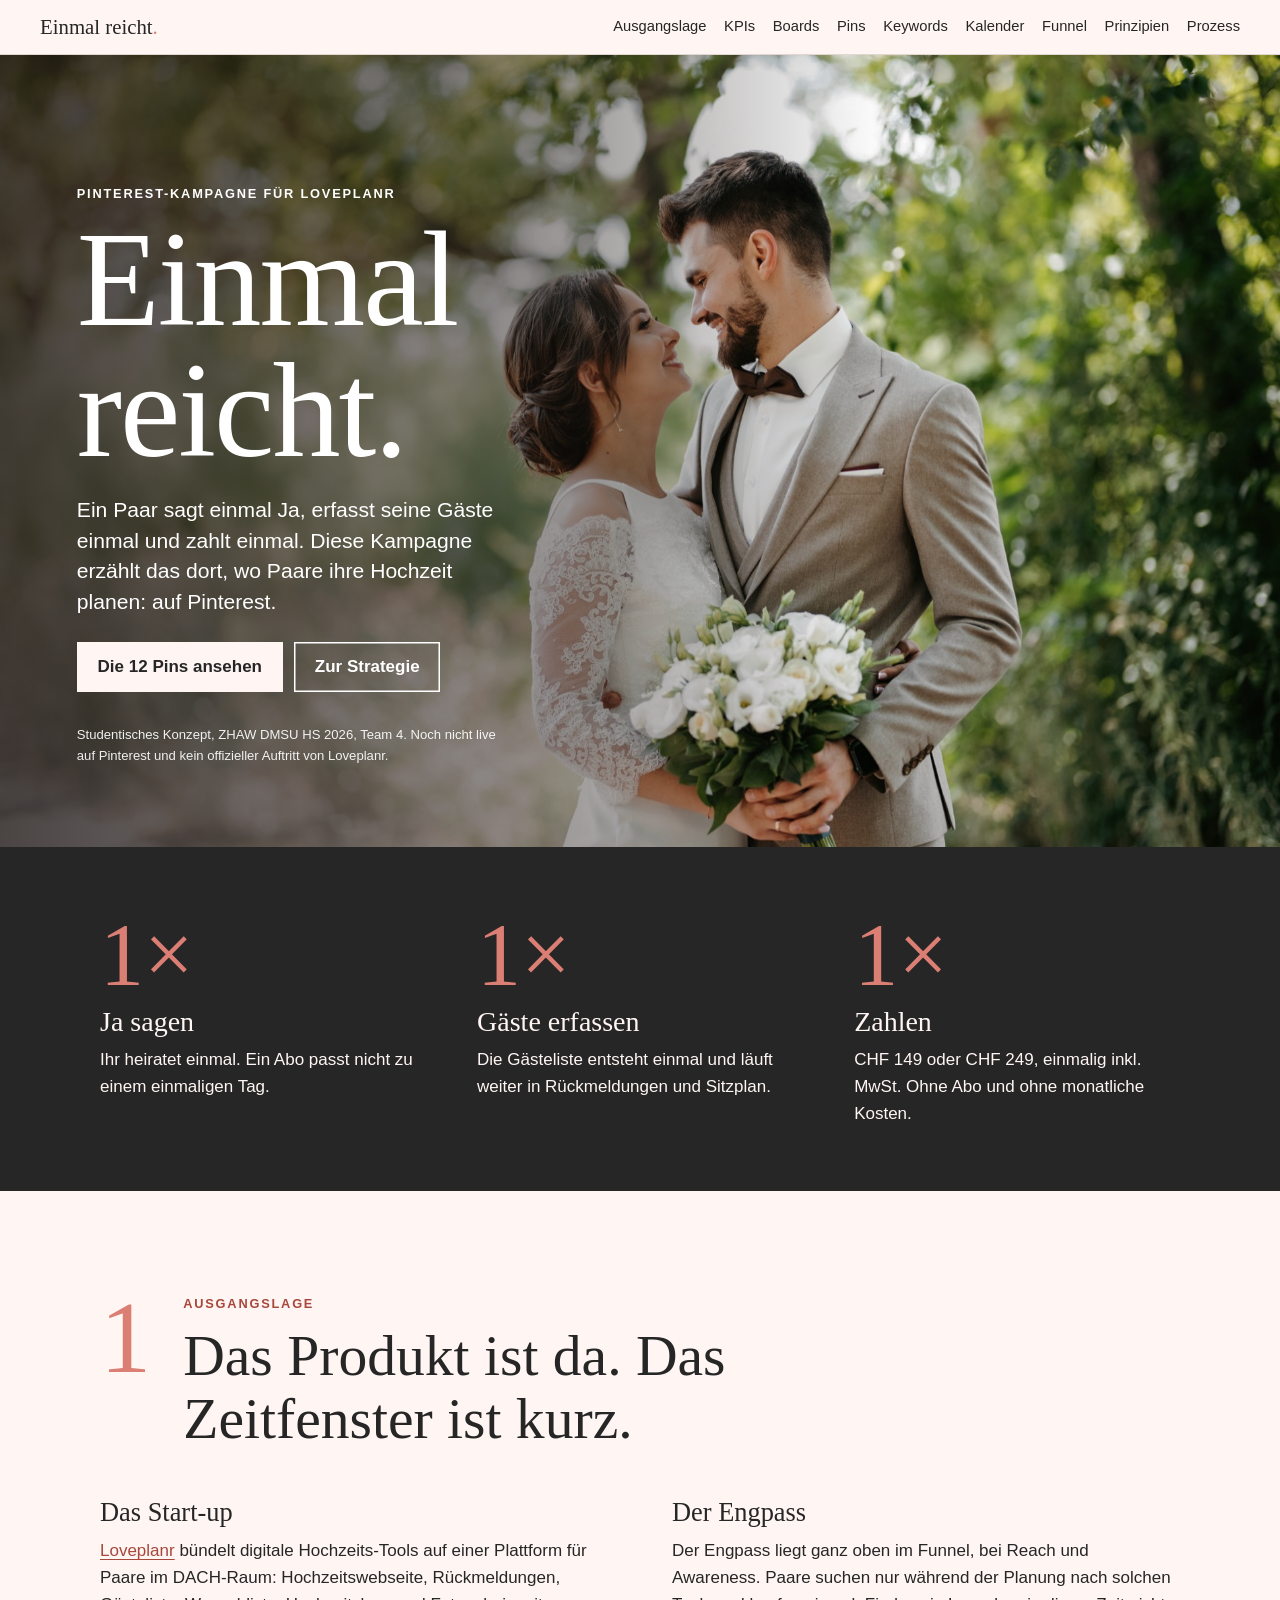
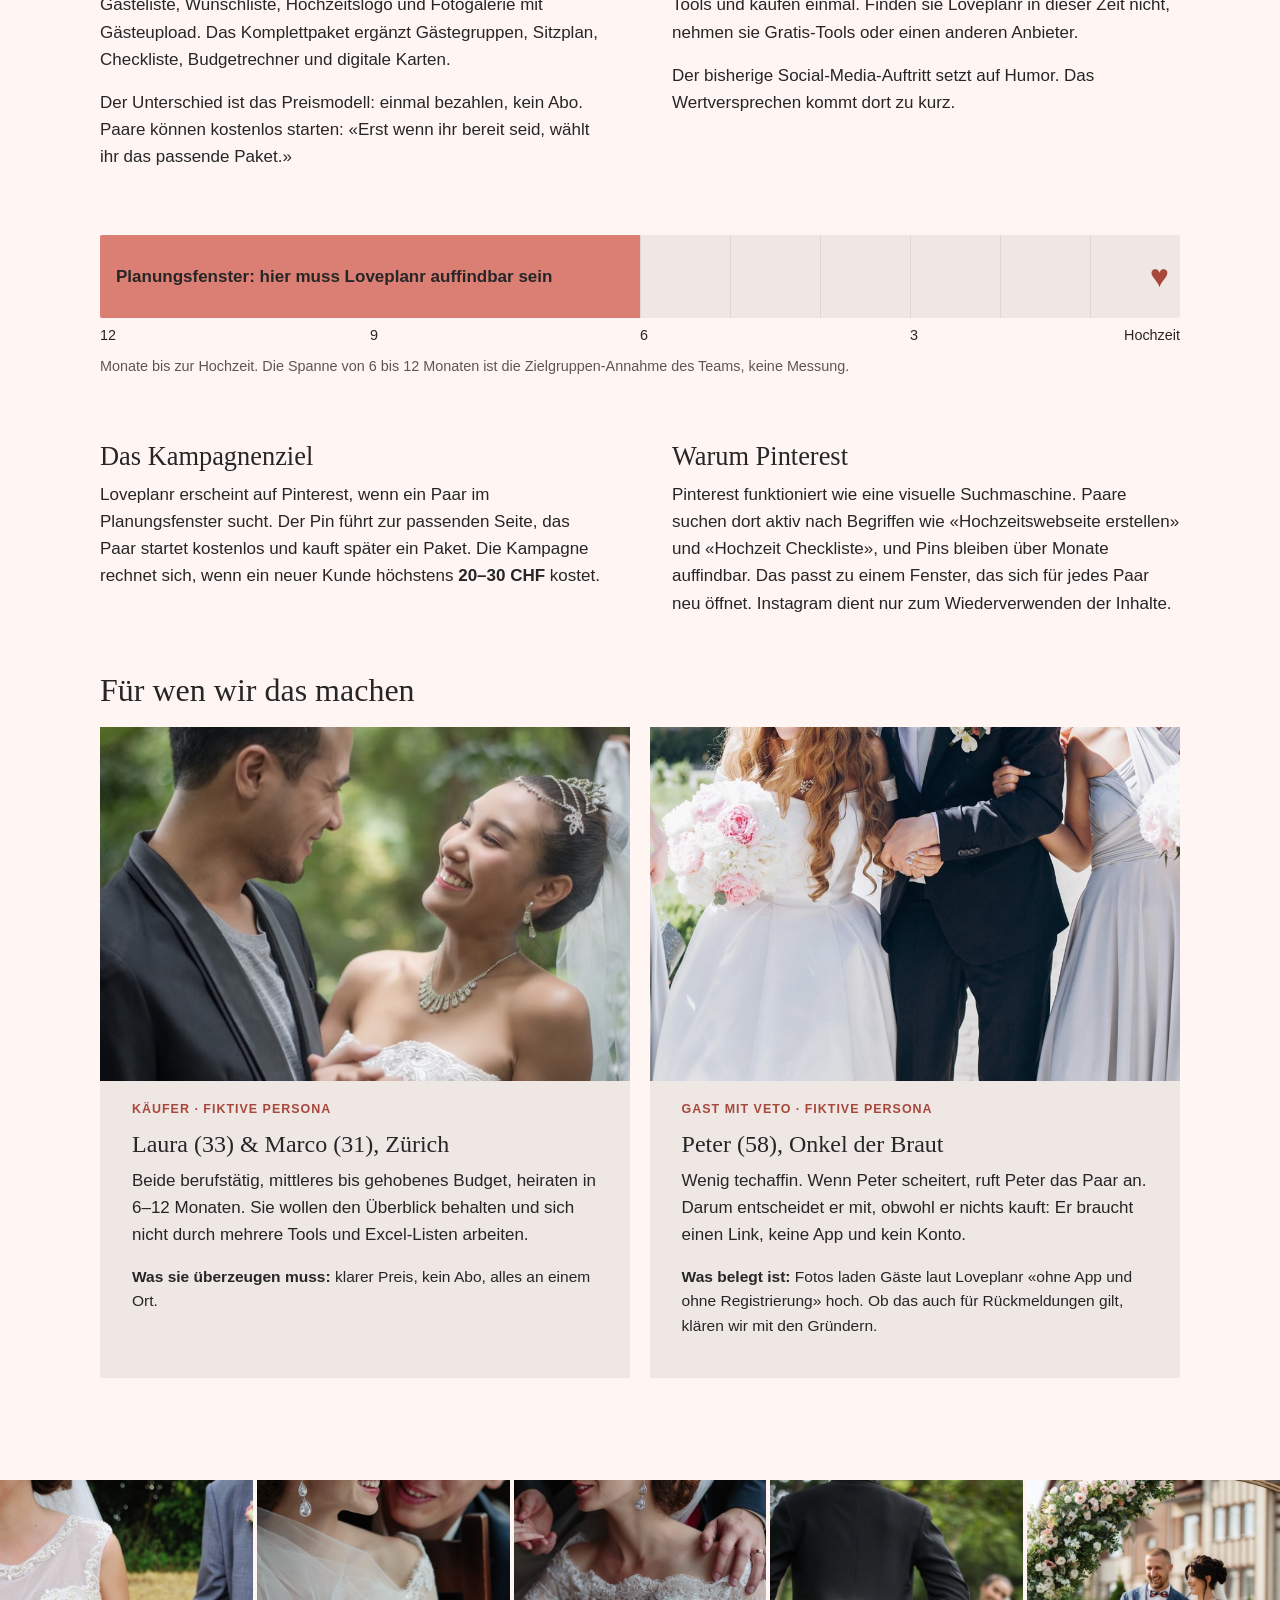
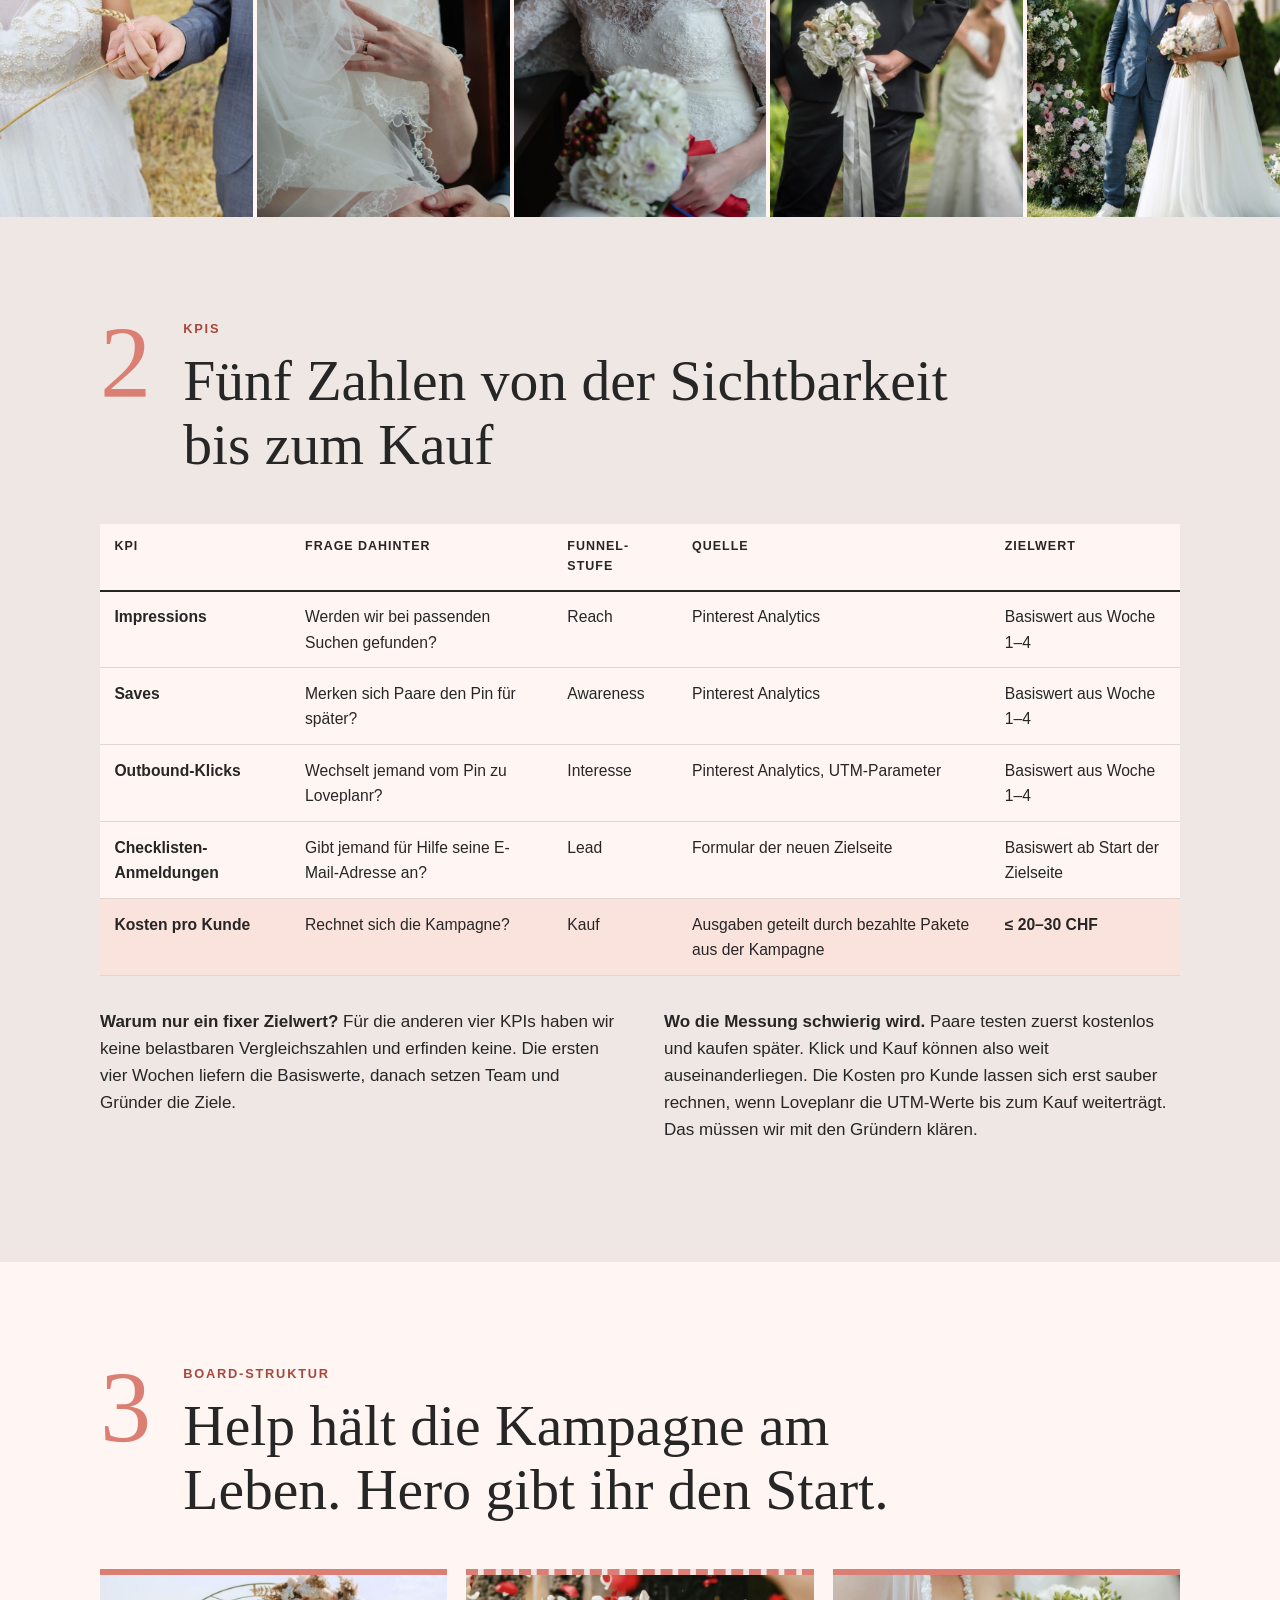
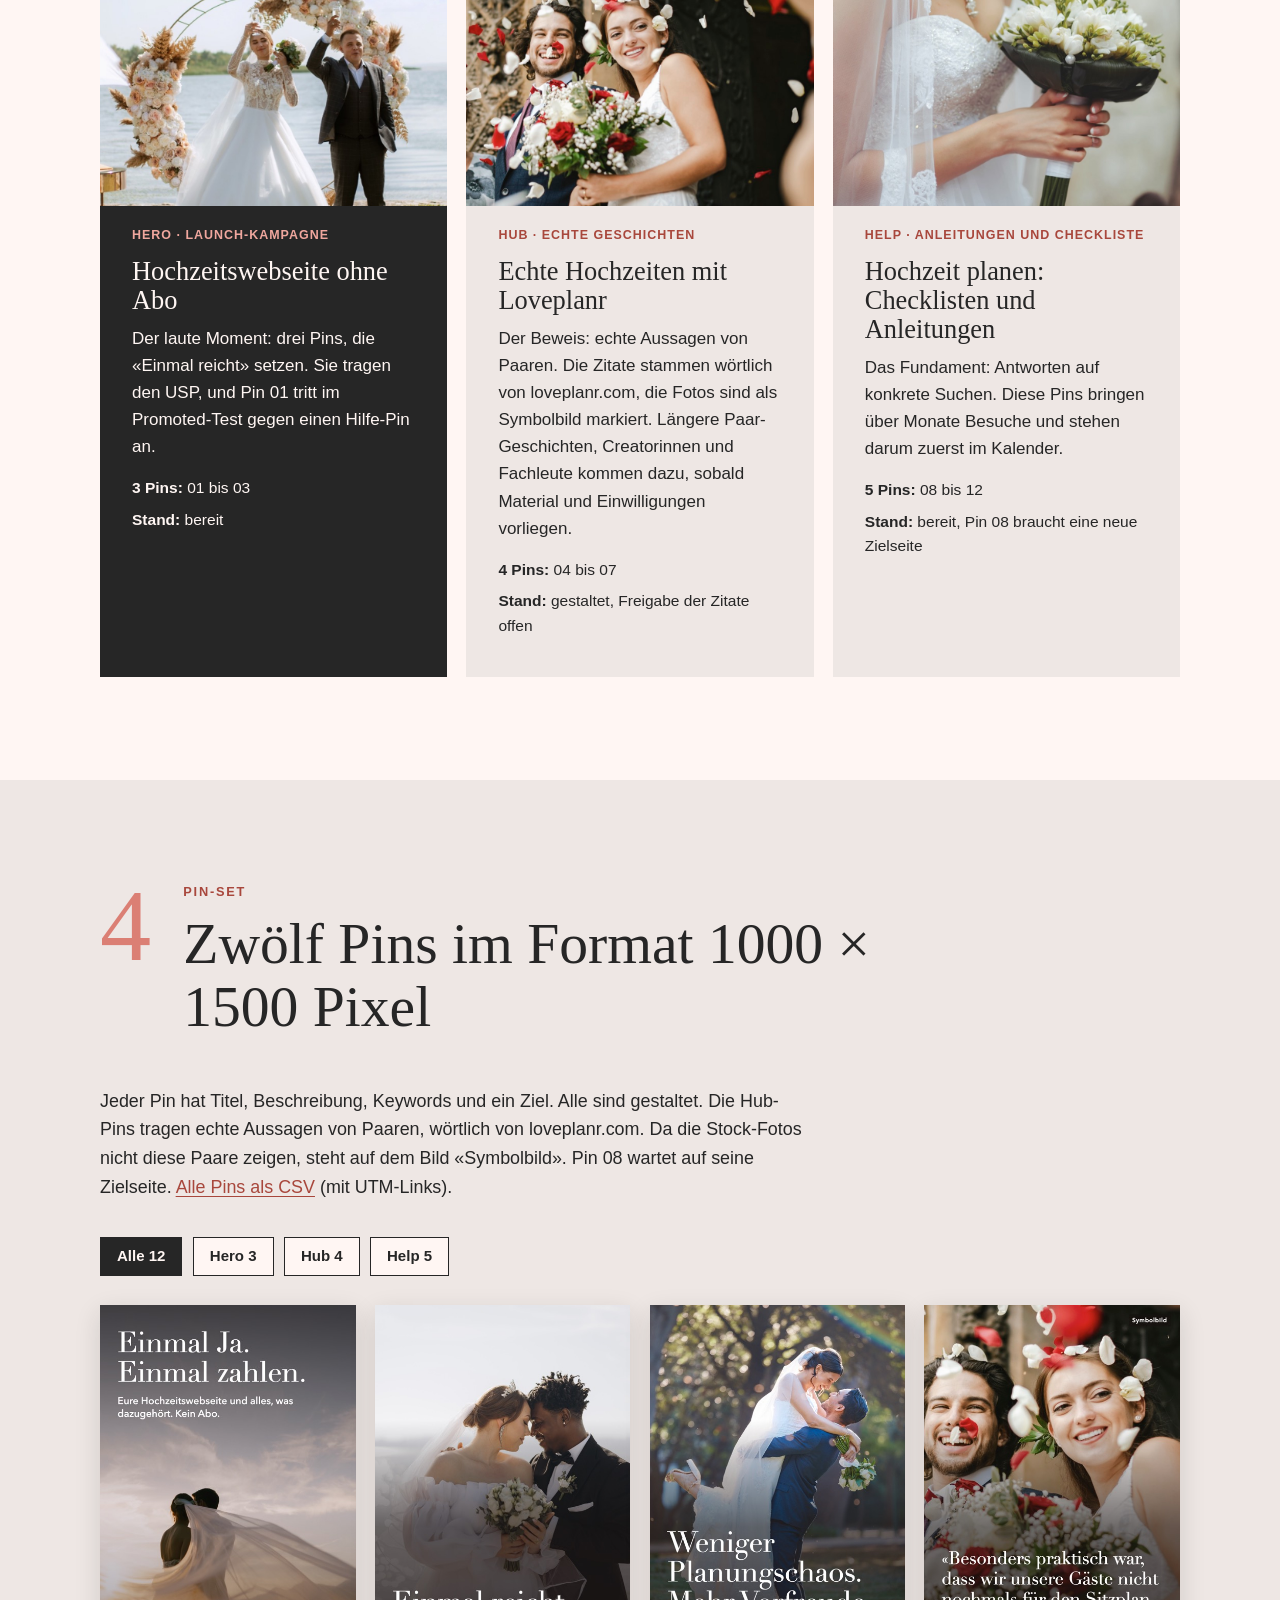
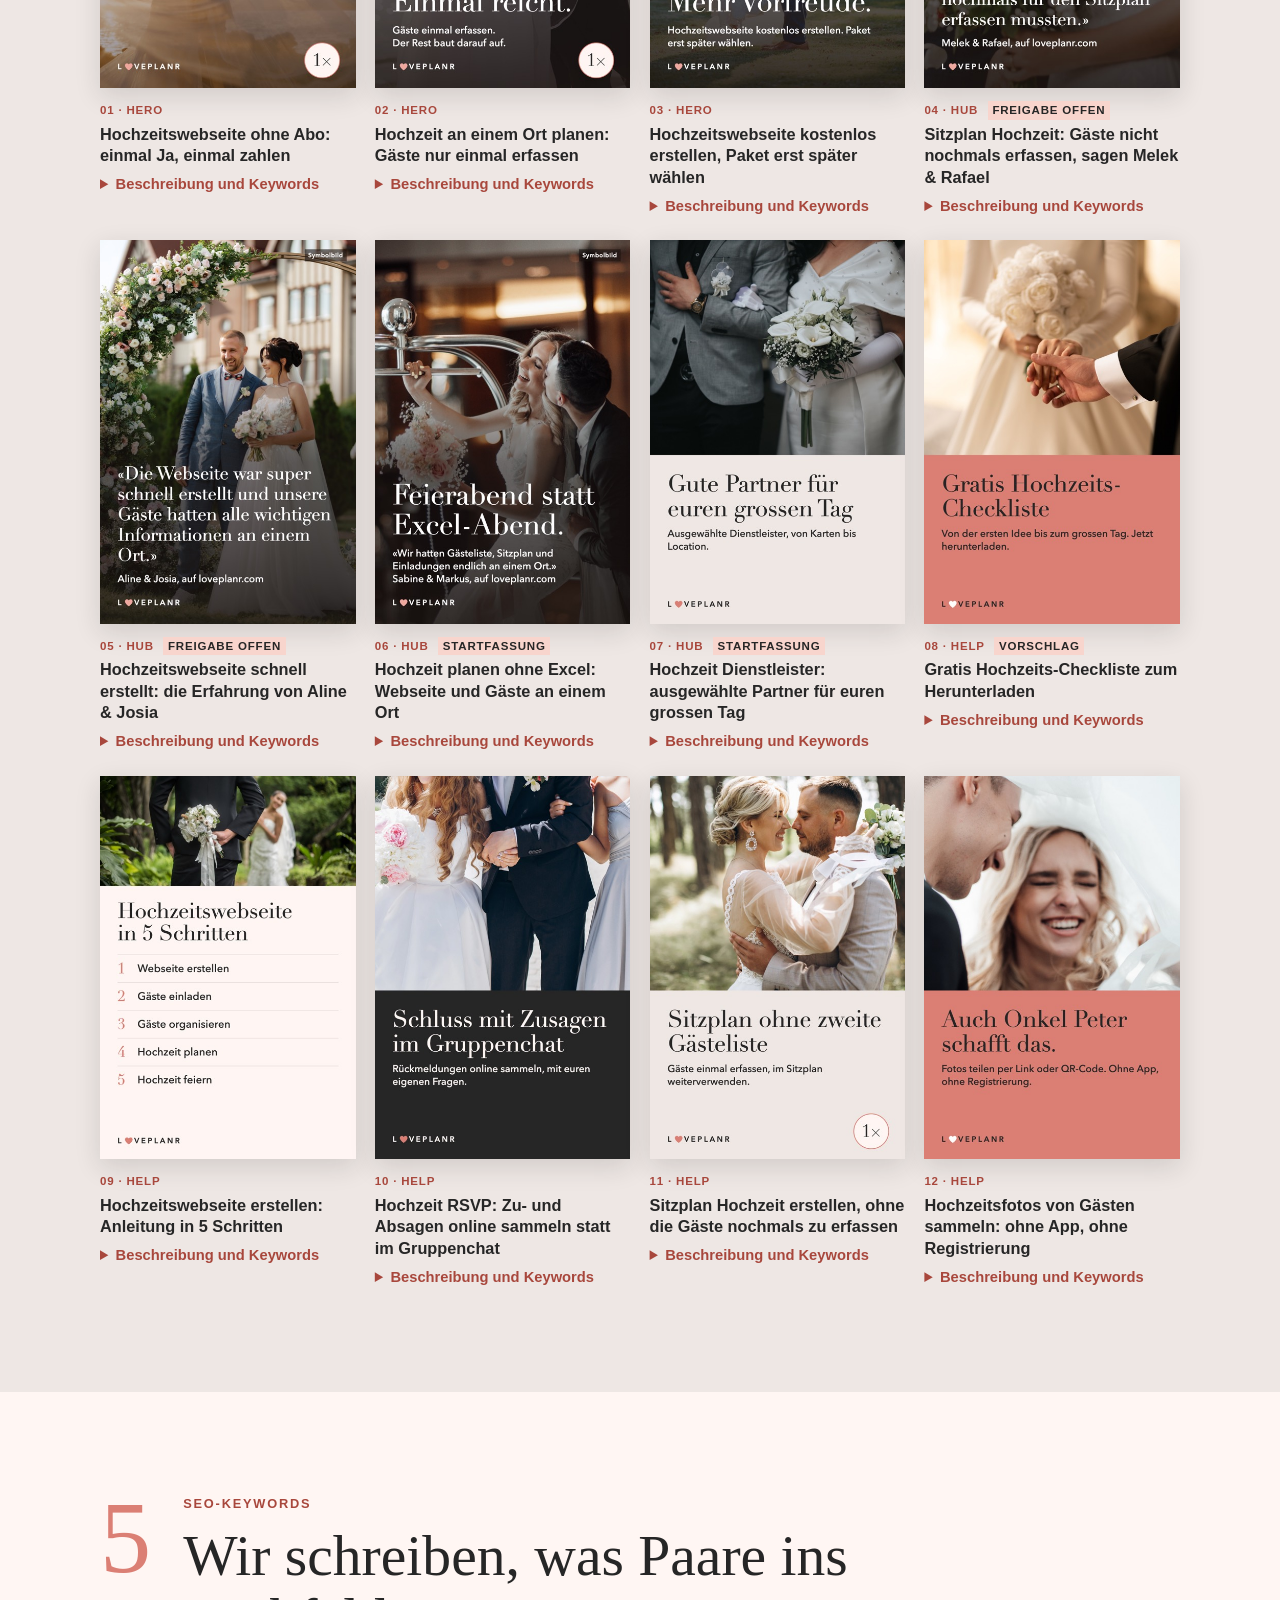
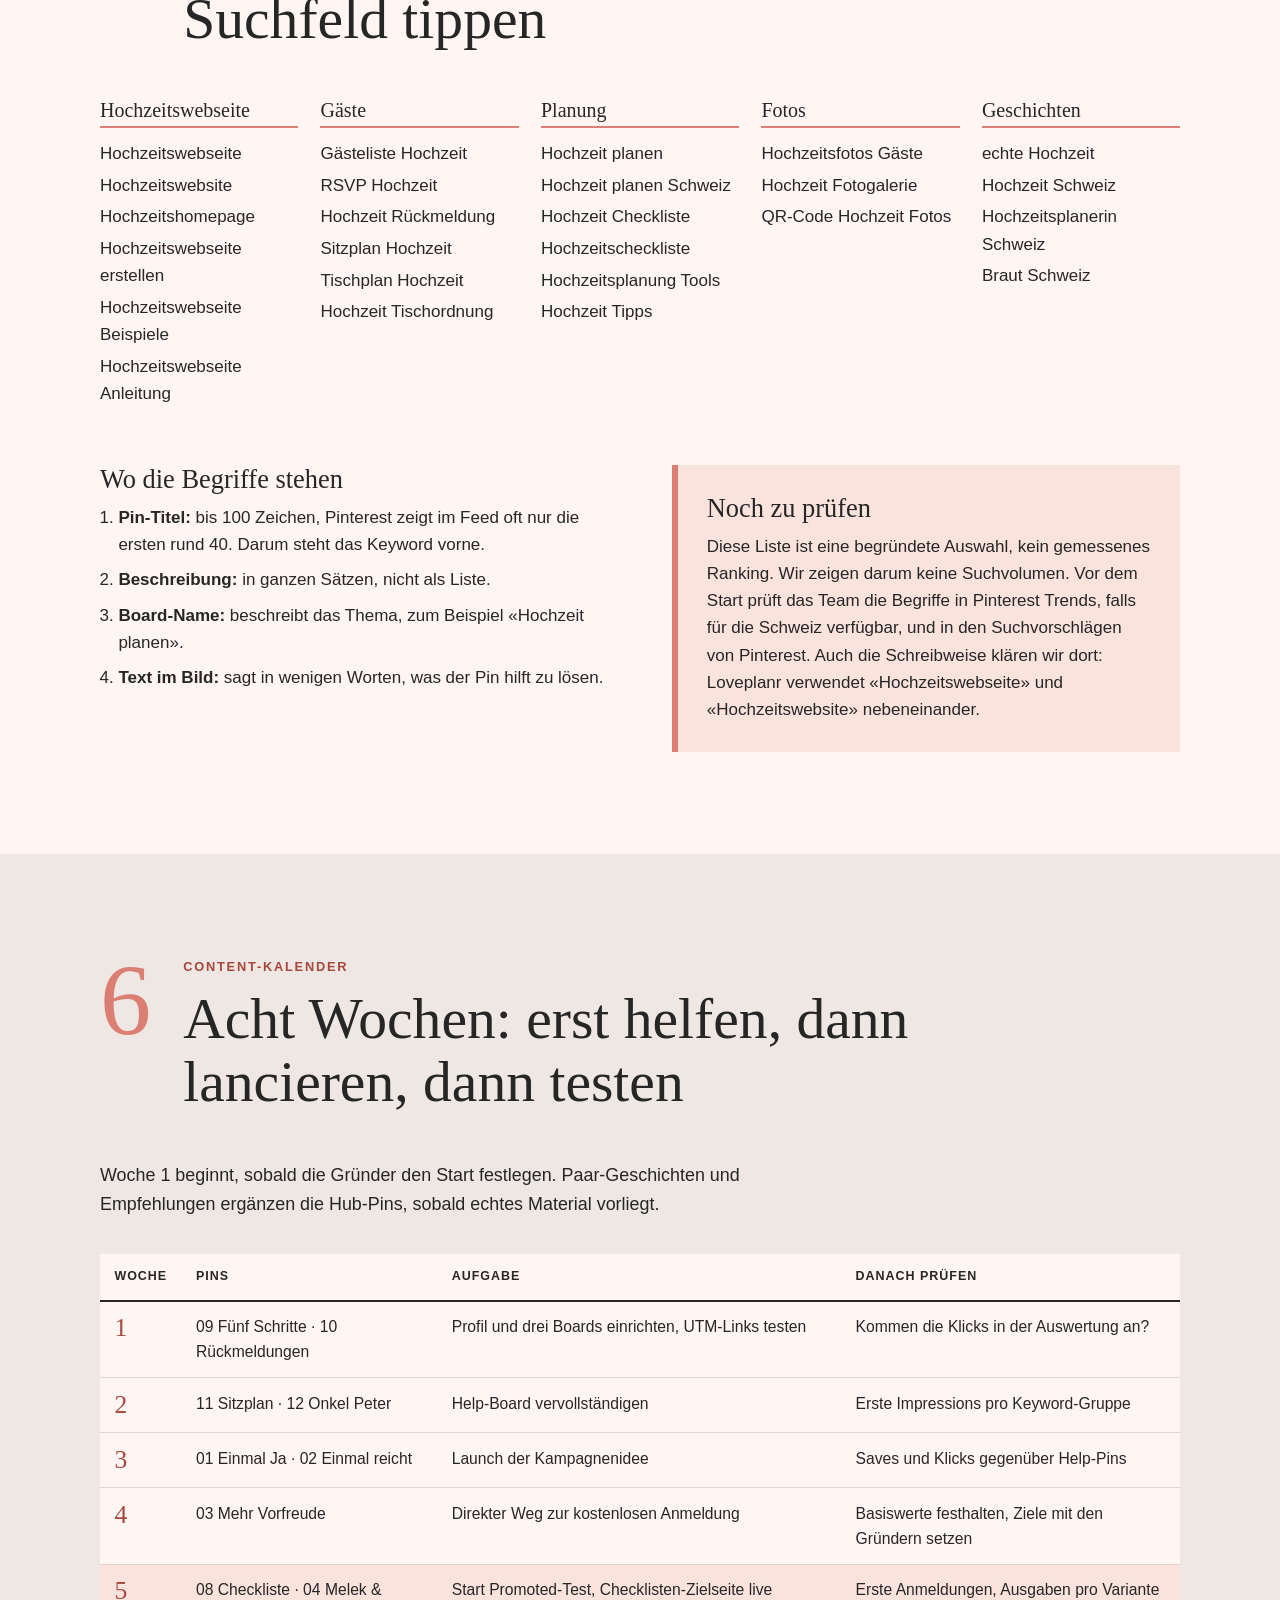
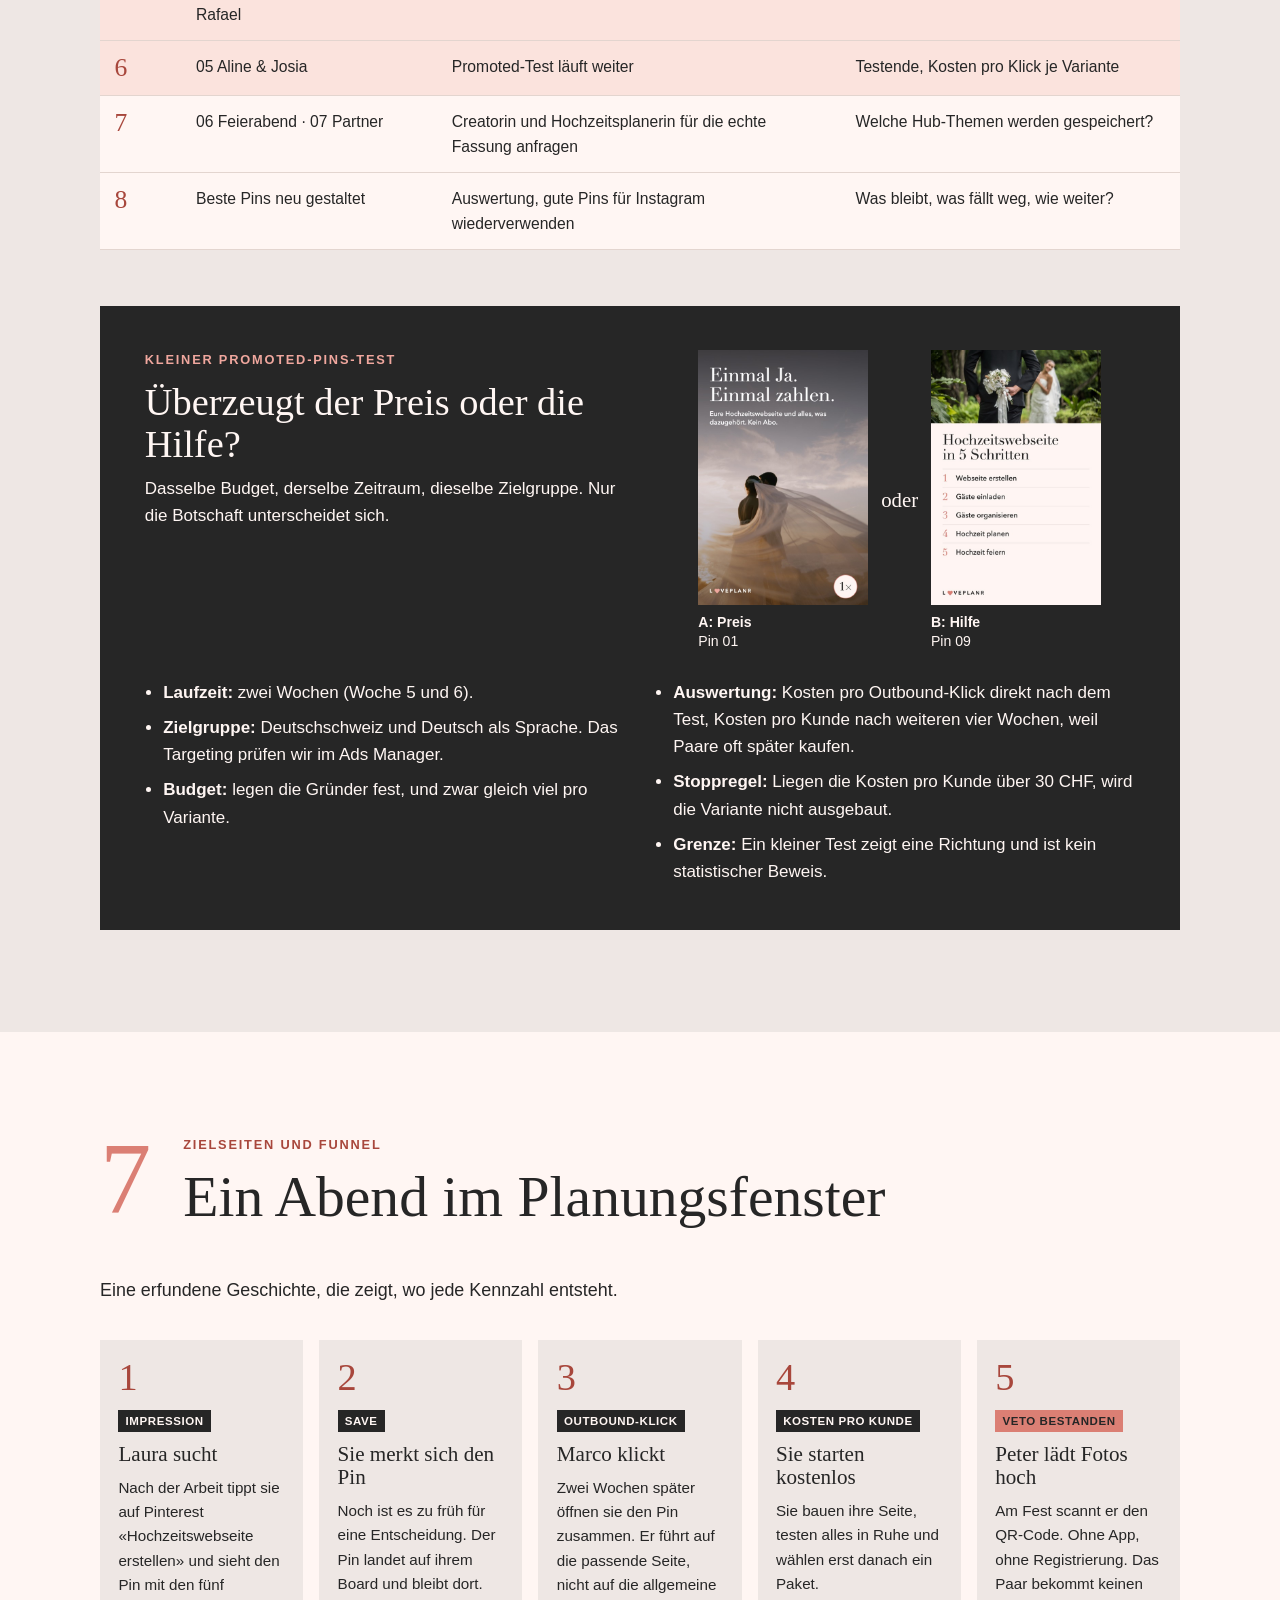
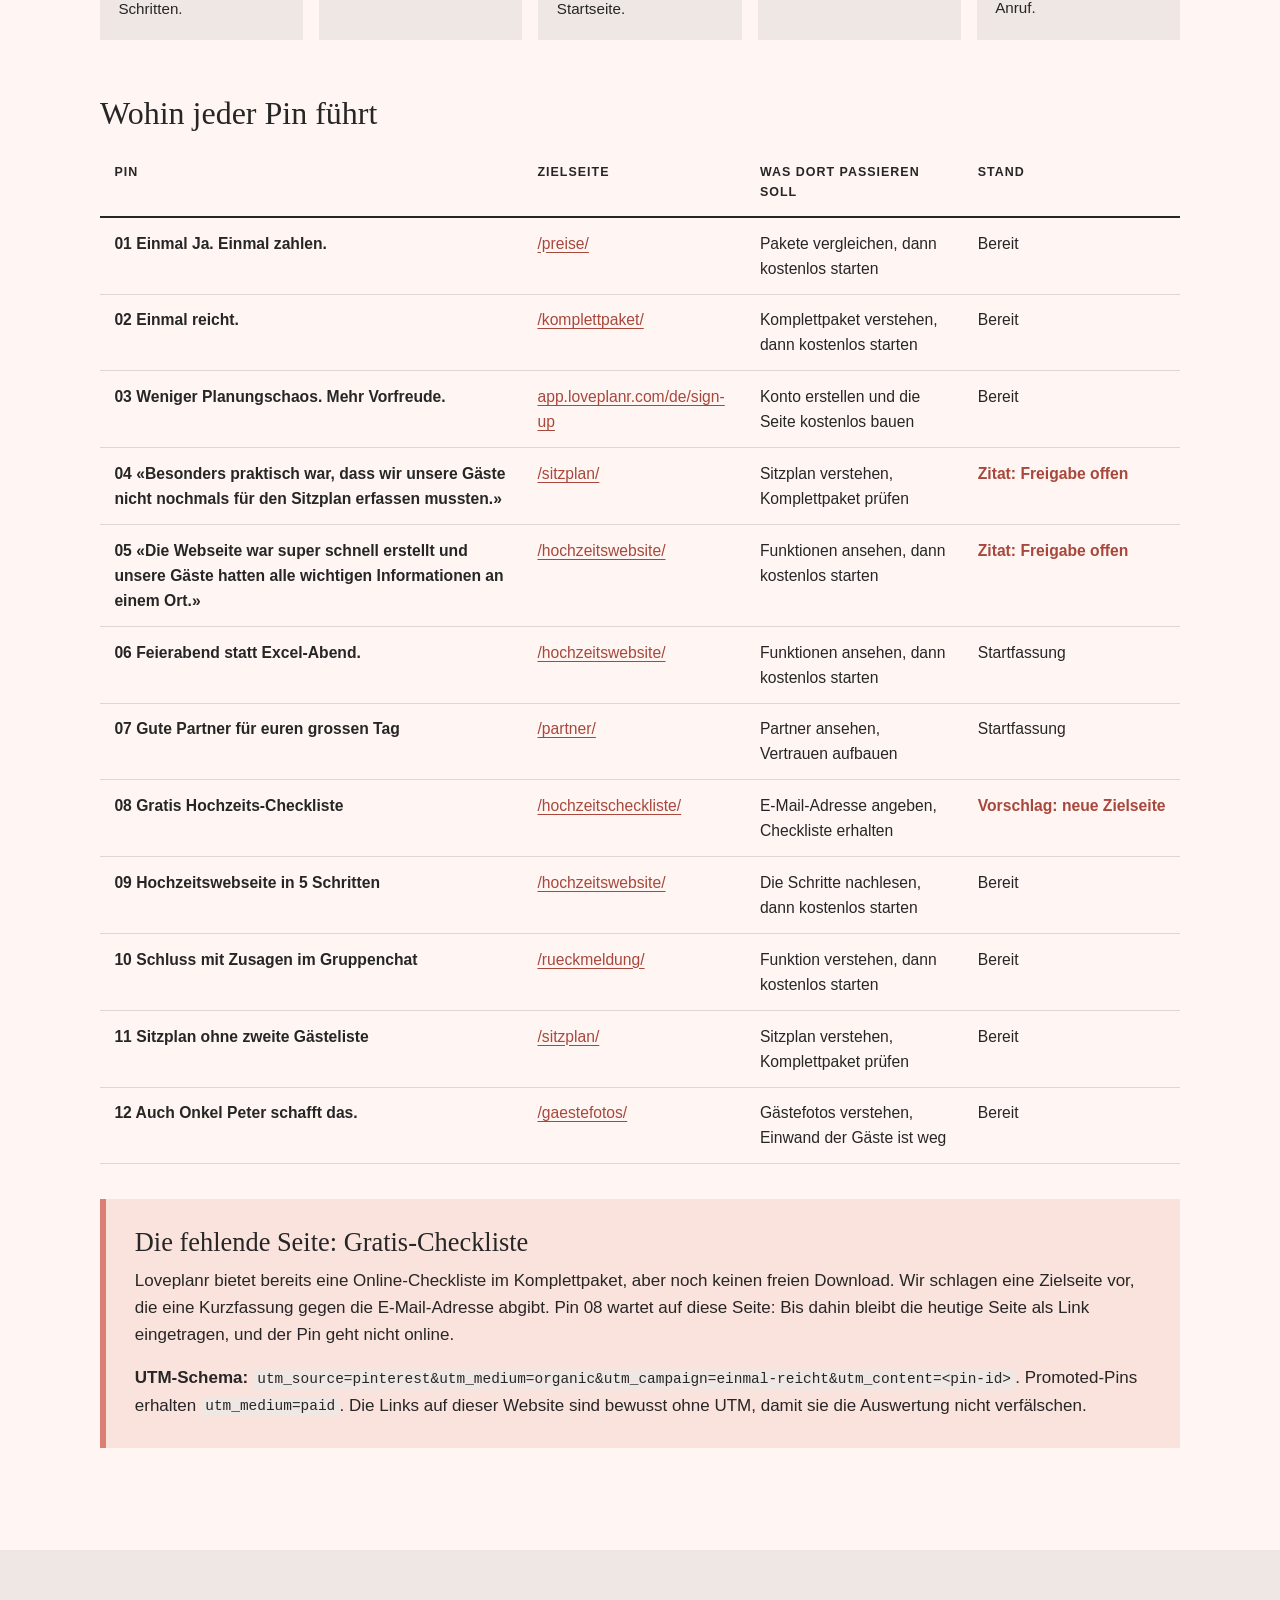
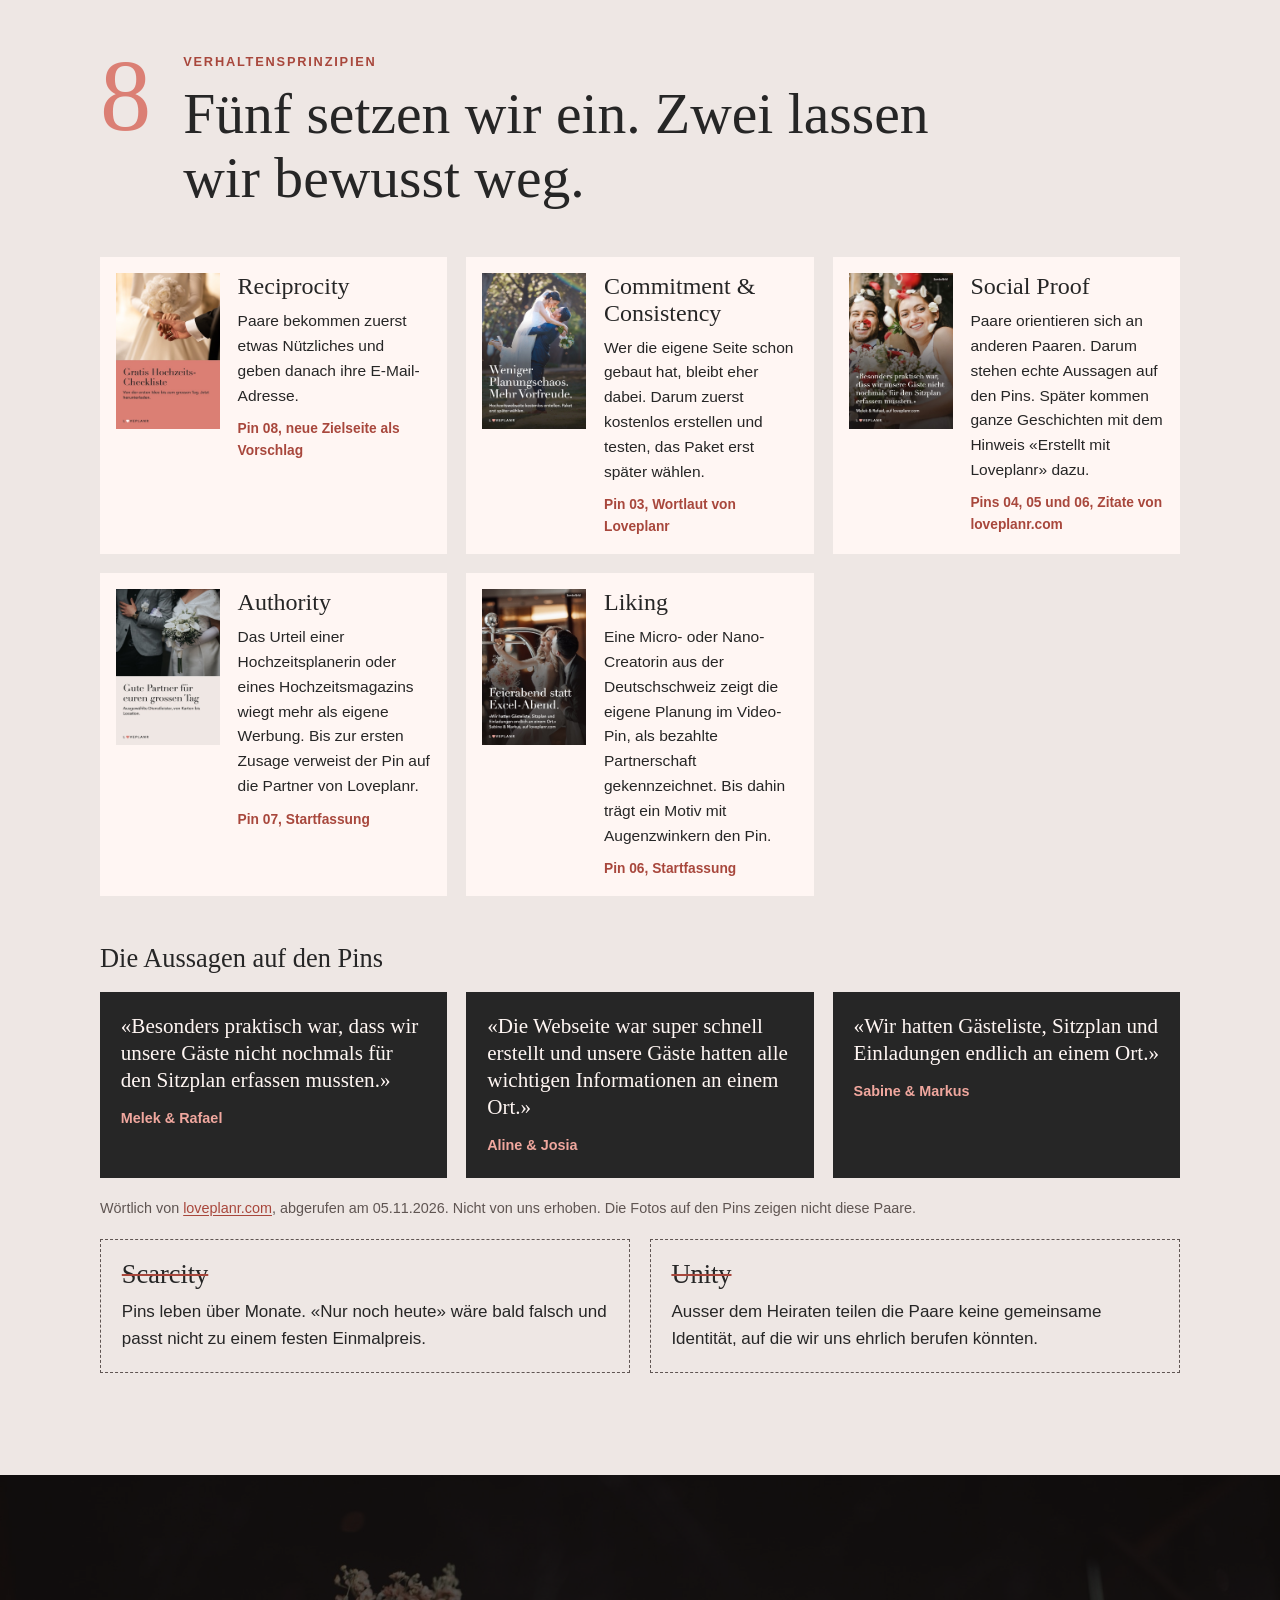
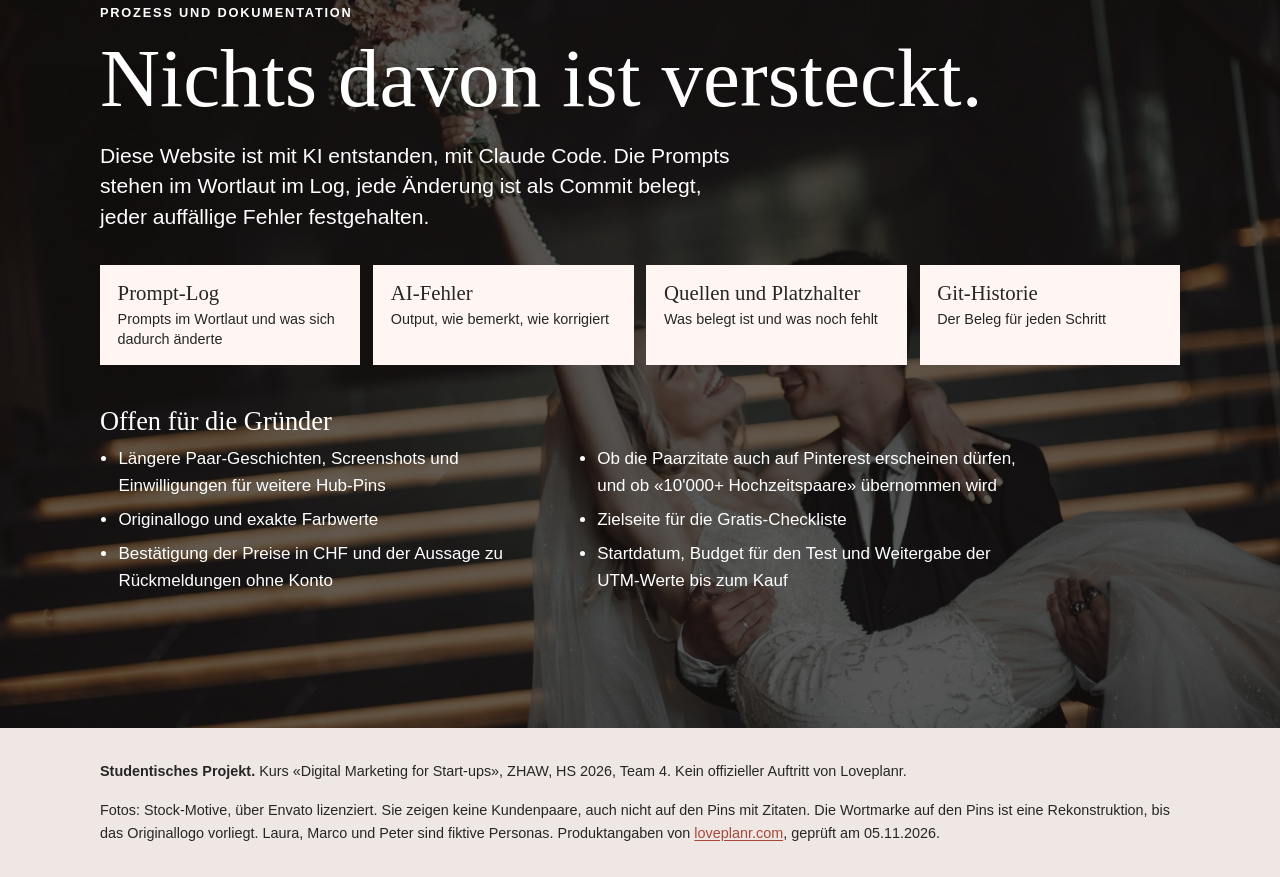
==== commit e425332a: "Add real couple quotes from loveplanr.com to hub pins Prompt: «ass sie ohne Kundenaussage funktionie" ====
--- a/index.html
+++ b/index.html
@@ -154,9 +154,9 @@
         <img class="b-img" src="assets/img/blueten.jpg" width="900" height="600" loading="lazy" alt="Stock-Foto: Lachendes Brautpaar im Regen aus roten und weissen Blütenblättern.">
         <p class="tag">Hub · Echte Geschichten</p>
         <h3>Echte Hochzeiten mit Loveplanr</h3>
-        <p>Der Beweis. Das Board startet mit Pins, die nichts über Kunden behaupten. Sobald echtes Material und Einwilligungen vorliegen, ersetzen Paar-Geschichten, Creatorinnen und Fachleute diese Startfassung.</p>
+        <p>Der Beweis: echte Aussagen von Paaren. Die Zitate stammen wörtlich von loveplanr.com, die Fotos sind als Symbolbild markiert. Längere Paar-Geschichten, Creatorinnen und Fachleute kommen dazu, sobald Material und Einwilligungen vorliegen.</p>
         <p class="pass"><strong>4 Pins:</strong> 04 bis 07</p>
-        <p class="pass"><strong>Stand:</strong> Startfassung</p>
+        <p class="pass"><strong>Stand:</strong> gestaltet, Freigabe der Zitate offen</p>
       </article>
       <article class="board b-help">
         <img class="b-img" src="assets/img/strauss.jpg" width="900" height="600" loading="lazy" alt="Stock-Foto: Braut hält einen weissen Strauss in den Händen.">
@@ -173,7 +173,7 @@
 <section class="sec tint" id="pins">
   <div class="wrap">
     <header class="head"><span class="no">4</span><div><p class="eyebrow">Pin-Set</p><h2>Zwölf Pins im Format 1000 × 1500 Pixel</h2></div></header>
-    <p class="intro">Jeder Pin hat Titel, Beschreibung, Keywords und ein Ziel. Alle sind gestaltet. Die vier Hub-Pins sind Startfassungen: Sie behaupten nichts über Kunden, denn Stock-Fotos zeigen bei uns nie angebliche Kundenpaare. Echtes Material ersetzt sie später. Pin 08 wartet auf seine Zielseite. <a href="assets/pins/pin-set.csv">Alle Pins als CSV</a> (mit UTM-Links).</p>
+    <p class="intro">Jeder Pin hat Titel, Beschreibung, Keywords und ein Ziel. Alle sind gestaltet. Die Hub-Pins tragen echte Aussagen von Paaren, wörtlich von loveplanr.com. Da die Stock-Fotos nicht diese Paare zeigen, steht auf dem Bild «Symbolbild». Pin 08 wartet auf seine Zielseite. <a href="assets/pins/pin-set.csv">Alle Pins als CSV</a> (mit UTM-Links).</p>
     <div class="wall">
       <input type="radio" name="f" id="f-all" checked><label for="f-all">Alle 12</label>
       <input type="radio" name="f" id="f-hero"><label for="f-hero">Hero 3</label>
@@ -212,35 +212,33 @@
 </details>
 </article>
 <article class="pin hub-p">
-<a class="bild" href="assets/pins/04-eure-seite.jpg" aria-label="Pin 04 in voller Grösse"><img src="assets/pins/04-eure-seite-500.jpg" width="500" height="750" loading="lazy" alt="Pin 04: Eure Bilder. Eure Worte. Eure Seite. Inhalte, Bilder und Design passt ihr an eure Hochzeit an."></a>
-<p class="pin-tag"><span>04 · Hub</span><span class="warn">Startfassung</span></p>
-<h3>Hochzeitswebseite persönlich gestalten: eure Bilder, eure Worte</h3>
-<details><summary>Beschreibung und Keywords</summary>
-<p>Wählt ein Design, ergänzt eure eigenen Bilder und Inhalte und passt die Farben an. So wird die Hochzeitswebseite zu eurer Seite. Kostenlos ausprobieren.</p>
-<p><strong>Keywords:</strong> Hochzeit Schweiz, Hochzeitswebseite gestalten, Hochzeit Ideen</p>
-<p><strong>Prinzip:</strong> Social Proof (mit echtem Paar)</p>
-<p><strong>Später:</strong> Geschichte eines echten Paars mit dessen Fotos und Einwilligung</p>
+<a class="bild" href="assets/pins/04-melek-rafael.jpg" aria-label="Pin 04 in voller Grösse"><img src="assets/pins/04-melek-rafael-500.jpg" width="500" height="750" loading="lazy" alt="Pin 04: «Besonders praktisch war, dass wir unsere Gäste nicht nochmals für den Sitzplan erfassen mussten.» Melek &amp; Rafael, auf loveplanr.com"></a>
+<p class="pin-tag"><span>04 · Hub</span><span class="warn">Freigabe offen</span></p>
+<h3>Sitzplan Hochzeit: Gäste nicht nochmals erfassen, sagen Melek &amp; Rafael</h3>
+<details><summary>Beschreibung und Keywords</summary>
+<p>«Besonders praktisch war, dass wir unsere Gäste nicht nochmals für den Sitzplan erfassen mussten.» Melek &amp; Rafael über Loveplanr. Eure Gästeliste fliesst direkt in den Sitzplan.</p>
+<p><strong>Keywords:</strong> Sitzplan Hochzeit, Hochzeitsplanung Erfahrungen, Hochzeit Schweiz</p>
+<p><strong>Prinzip:</strong> Social Proof</p>
 </details>
 </article>
 <article class="pin hub-p">
-<a class="bild" href="assets/pins/05-so-kann-es-aussehen.jpg" aria-label="Pin 05 in voller Grösse"><img src="assets/pins/05-so-kann-es-aussehen-500.jpg" width="500" height="750" loading="lazy" alt="Pin 05: So kann eure Hochzeitsseite aussehen. Designs ansehen und das passende wählen."></a>
-<p class="pin-tag"><span>05 · Hub</span><span class="warn">Startfassung</span></p>
-<h3>Hochzeitswebseite Beispiele: Designs zum Anklicken</h3>
-<details><summary>Beschreibung und Keywords</summary>
-<p>Von natürlich bis modern: Schaut euch Beispiele an und entdeckt, wie eure eigene Hochzeitswebseite aussehen könnte.</p>
-<p><strong>Keywords:</strong> Hochzeitswebseite Beispiele, Hochzeitshomepage Inspiration</p>
-<p><strong>Prinzip:</strong> Social Proof (mit echtem Paar)</p>
-<p><strong>Später:</strong> Screenshot einer echten Seite mit dem Hinweis «Erstellt mit Loveplanr»</p>
+<a class="bild" href="assets/pins/05-aline-josia.jpg" aria-label="Pin 05 in voller Grösse"><img src="assets/pins/05-aline-josia-500.jpg" width="500" height="750" loading="lazy" alt="Pin 05: «Die Webseite war super schnell erstellt und unsere Gäste hatten alle wichtigen Informationen an einem Ort.» Aline &amp; Josia, auf loveplanr.com"></a>
+<p class="pin-tag"><span>05 · Hub</span><span class="warn">Freigabe offen</span></p>
+<h3>Hochzeitswebseite schnell erstellt: die Erfahrung von Aline &amp; Josia</h3>
+<details><summary>Beschreibung und Keywords</summary>
+<p>«Die Webseite war super schnell erstellt und unsere Gäste hatten alle wichtigen Informationen an einem Ort.» Aline &amp; Josia über Loveplanr. Designs ansehen und kostenlos starten.</p>
+<p><strong>Keywords:</strong> Hochzeitswebseite erstellen, Hochzeitswebseite Beispiele, Hochzeitshomepage Inspiration</p>
+<p><strong>Prinzip:</strong> Social Proof</p>
 </details>
 </article>
 <article class="pin hub-p">
-<a class="bild" href="assets/pins/06-feierabend.jpg" aria-label="Pin 06 in voller Grösse"><img src="assets/pins/06-feierabend-500.jpg" width="500" height="750" loading="lazy" alt="Pin 06: Feierabend statt Excel-Abend. Webseite, Gäste und Rückmeldungen an einem Ort."></a>
+<a class="bild" href="assets/pins/06-feierabend.jpg" aria-label="Pin 06 in voller Grösse"><img src="assets/pins/06-feierabend-500.jpg" width="500" height="750" loading="lazy" alt="Pin 06: Feierabend statt Excel-Abend. «Wir hatten Gästeliste, Sitzplan und Einladungen endlich an einem Ort.» Sabine &amp; Markus, auf loveplanr.com"></a>
 <p class="pin-tag"><span>06 · Hub</span><span class="warn">Startfassung</span></p>
 <h3>Hochzeit planen ohne Excel: Webseite und Gäste an einem Ort</h3>
 <details><summary>Beschreibung und Keywords</summary>
-<p>Webseite, Gästeliste und Rückmeldungen liegen an einem Ort. So bleibt nach der Arbeit mehr Zeit für alles andere als für Tabellen.</p>
+<p>«Wir hatten Gästeliste, Sitzplan und Einladungen endlich an einem Ort.» Sabine &amp; Markus über Loveplanr. So bleibt nach der Arbeit mehr Zeit für alles andere als für Tabellen.</p>
 <p><strong>Keywords:</strong> Hochzeit planen, Hochzeitsvorbereitung, Hochzeitsplanung Tools</p>
-<p><strong>Prinzip:</strong> Liking (mit Creatorin)</p>
+<p><strong>Prinzip:</strong> Social Proof, später Liking (mit Creatorin)</p>
 <p><strong>Später:</strong> Video-Pin einer Micro-Creatorin aus der Deutschschweiz, als Partnerschaft gekennzeichnet</p>
 </details>
 </article>
@@ -342,7 +340,7 @@
 <section class="sec tint" id="kalender">
   <div class="wrap">
     <header class="head"><span class="no">6</span><div><p class="eyebrow">Content-Kalender</p><h2>Acht Wochen: erst helfen, dann lancieren, dann testen</h2></div></header>
-    <p class="intro">Woche 1 beginnt, sobald die Gründer den Start festlegen. Die Hub-Pins starten als Startfassung, Paar-Geschichten und Empfehlungen ersetzen sie, sobald echtes Material vorliegt.</p>
+    <p class="intro">Woche 1 beginnt, sobald die Gründer den Start festlegen. Paar-Geschichten und Empfehlungen ergänzen die Hub-Pins, sobald echtes Material vorliegt.</p>
     <table class="tbl cal">
       <thead><tr><th scope="col">Woche</th><th scope="col">Pins</th><th scope="col">Aufgabe</th><th scope="col">Danach prüfen</th></tr></thead>
       <tbody>
@@ -350,8 +348,8 @@
         <tr><th scope="row">2</th><td data-l="Pins">11 Sitzplan · 12 Onkel Peter</td><td data-l="Aufgabe">Help-Board vervollständigen</td><td data-l="Prüfen">Erste Impressions pro Keyword-Gruppe</td></tr>
         <tr><th scope="row">3</th><td data-l="Pins">01 Einmal Ja · 02 Einmal reicht</td><td data-l="Aufgabe">Launch der Kampagnenidee</td><td data-l="Prüfen">Saves und Klicks gegenüber Help-Pins</td></tr>
         <tr><th scope="row">4</th><td data-l="Pins">03 Mehr Vorfreude</td><td data-l="Aufgabe">Direkter Weg zur kostenlosen Anmeldung</td><td data-l="Prüfen">Basiswerte festhalten, Ziele mit den Gründern setzen</td></tr>
-        <tr class="hi"><th scope="row">5</th><td data-l="Pins">08 Checkliste · 04 Eure Seite</td><td data-l="Aufgabe">Start Promoted-Test, Checklisten-Zielseite live</td><td data-l="Prüfen">Erste Anmeldungen, Ausgaben pro Variante</td></tr>
-        <tr class="hi"><th scope="row">6</th><td data-l="Pins">05 So kann es aussehen</td><td data-l="Aufgabe">Promoted-Test läuft weiter</td><td data-l="Prüfen">Testende, Kosten pro Klick je Variante</td></tr>
+        <tr class="hi"><th scope="row">5</th><td data-l="Pins">08 Checkliste · 04 Melek &amp; Rafael</td><td data-l="Aufgabe">Start Promoted-Test, Checklisten-Zielseite live</td><td data-l="Prüfen">Erste Anmeldungen, Ausgaben pro Variante</td></tr>
+        <tr class="hi"><th scope="row">6</th><td data-l="Pins">05 Aline &amp; Josia</td><td data-l="Aufgabe">Promoted-Test läuft weiter</td><td data-l="Prüfen">Testende, Kosten pro Klick je Variante</td></tr>
         <tr><th scope="row">7</th><td data-l="Pins">06 Feierabend · 07 Partner</td><td data-l="Aufgabe">Creatorin und Hochzeitsplanerin für die echte Fassung anfragen</td><td data-l="Prüfen">Welche Hub-Themen werden gespeichert?</td></tr>
         <tr><th scope="row">8</th><td data-l="Pins">Beste Pins neu gestaltet</td><td data-l="Aufgabe">Auswertung, gute Pins für Instagram wiederverwenden</td><td data-l="Prüfen">Was bleibt, was fällt weg, wie weiter?</td></tr>
       </tbody>
@@ -398,8 +396,8 @@
 <tr><th scope="row">01 Einmal Ja. Einmal zahlen.</th><td data-l="Ziel"><a href="https://loveplanr.com/preise/">/preise/</a></td><td data-l="Danach">Pakete vergleichen, dann kostenlos starten</td><td data-l="Stand" class="state">Bereit</td></tr>
 <tr><th scope="row">02 Einmal reicht.</th><td data-l="Ziel"><a href="https://loveplanr.com/komplettpaket/">/komplettpaket/</a></td><td data-l="Danach">Komplettpaket verstehen, dann kostenlos starten</td><td data-l="Stand" class="state">Bereit</td></tr>
 <tr><th scope="row">03 Weniger Planungschaos. Mehr Vorfreude.</th><td data-l="Ziel"><a href="https://app.loveplanr.com/de/sign-up">app.loveplanr.com/de/sign-up</a></td><td data-l="Danach">Konto erstellen und die Seite kostenlos bauen</td><td data-l="Stand" class="state">Bereit</td></tr>
-<tr><th scope="row">04 Eure Bilder. Eure Worte. Eure Seite.</th><td data-l="Ziel"><a href="https://loveplanr.com/hochzeitswebsite-beispiele/">/hochzeitswebsite-beispiele/</a></td><td data-l="Danach">Design-Beispiele ansehen, dann kostenlos starten</td><td data-l="Stand" class="state">Startfassung</td></tr>
-<tr><th scope="row">05 So kann eure Hochzeitsseite aussehen.</th><td data-l="Ziel"><a href="https://loveplanr.com/hochzeitswebsite-beispiele/">/hochzeitswebsite-beispiele/</a></td><td data-l="Danach">Design wählen, dann kostenlos starten</td><td data-l="Stand" class="state">Startfassung</td></tr>
+<tr><th scope="row">04 «Besonders praktisch war, dass wir unsere Gäste nicht nochmals für den Sitzplan erfassen mussten.»</th><td data-l="Ziel"><a href="https://loveplanr.com/sitzplan/">/sitzplan/</a></td><td data-l="Danach">Sitzplan verstehen, Komplettpaket prüfen</td><td data-l="Stand" class="state"><span class="state-p">Zitat: Freigabe offen</span></td></tr>
+<tr><th scope="row">05 «Die Webseite war super schnell erstellt und unsere Gäste hatten alle wichtigen Informationen an einem Ort.»</th><td data-l="Ziel"><a href="https://loveplanr.com/hochzeitswebsite/">/hochzeitswebsite/</a></td><td data-l="Danach">Funktionen ansehen, dann kostenlos starten</td><td data-l="Stand" class="state"><span class="state-p">Zitat: Freigabe offen</span></td></tr>
 <tr><th scope="row">06 Feierabend statt Excel-Abend.</th><td data-l="Ziel"><a href="https://loveplanr.com/hochzeitswebsite/">/hochzeitswebsite/</a></td><td data-l="Danach">Funktionen ansehen, dann kostenlos starten</td><td data-l="Stand" class="state">Startfassung</td></tr>
 <tr><th scope="row">07 Gute Partner für euren grossen Tag</th><td data-l="Ziel"><a href="https://loveplanr.com/partner/">/partner/</a></td><td data-l="Danach">Partner ansehen, Vertrauen aufbauen</td><td data-l="Stand" class="state">Startfassung</td></tr>
 <tr><th scope="row">08 Gratis Hochzeits-Checkliste</th><td data-l="Ziel"><a href="https://loveplanr.com/hochzeitscheckliste/">/hochzeitscheckliste/</a></td><td data-l="Danach">E-Mail-Adresse angeben, Checkliste erhalten</td><td data-l="Stand" class="state"><span class="state-p">Vorschlag: neue Zielseite</span></td></tr>
@@ -424,9 +422,16 @@
     <div class="prinz">
       <article><img src="assets/pins/08-gratis-checkliste-500.jpg" width="500" height="750" loading="lazy" alt="Pin 08: Gratis Hochzeits-Checkliste."><div><h3>Reciprocity</h3><p>Paare bekommen zuerst etwas Nützliches und geben danach ihre E-Mail-Adresse.</p><p class="wo">Pin 08, neue Zielseite als Vorschlag</p></div></article>
       <article><img src="assets/pins/03-mehr-vorfreude-500.jpg" width="500" height="750" loading="lazy" alt="Pin 03: Weniger Planungschaos. Mehr Vorfreude."><div><h3>Commitment &amp; Consistency</h3><p>Wer die eigene Seite schon gebaut hat, bleibt eher dabei. Darum zuerst kostenlos erstellen und testen, das Paket erst später wählen.</p><p class="wo">Pin 03, Wortlaut von Loveplanr</p></div></article>
-      <article><img src="assets/pins/05-so-kann-es-aussehen-500.jpg" width="500" height="750" loading="lazy" alt="Pin 05: So kann eure Hochzeitsseite aussehen."><div><h3>Social Proof</h3><p>Paare orientieren sich an anderen Paaren. Das wirkt nur mit echten Geschichten und dem Hinweis «Erstellt mit Loveplanr». Bis dahin zeigen die Pins Designs, ohne Kunden zu behaupten.</p><p class="wo">Pins 04 und 05, Startfassung</p></div></article>
+      <article><img src="assets/pins/04-melek-rafael-500.jpg" width="500" height="750" loading="lazy" alt="Pin 04: Zitat von Melek und Rafael, mit Symbolbild."><div><h3>Social Proof</h3><p>Paare orientieren sich an anderen Paaren. Darum stehen echte Aussagen auf den Pins. Später kommen ganze Geschichten mit dem Hinweis «Erstellt mit Loveplanr» dazu.</p><p class="wo">Pins 04, 05 und 06, Zitate von loveplanr.com</p></div></article>
       <article><img src="assets/pins/07-partner-500.jpg" width="500" height="750" loading="lazy" alt="Pin 07: Gute Partner für euren grossen Tag."><div><h3>Authority</h3><p>Das Urteil einer Hochzeitsplanerin oder eines Hochzeitsmagazins wiegt mehr als eigene Werbung. Bis zur ersten Zusage verweist der Pin auf die Partner von Loveplanr.</p><p class="wo">Pin 07, Startfassung</p></div></article>
       <article><img src="assets/pins/06-feierabend-500.jpg" width="500" height="750" loading="lazy" alt="Pin 06: Feierabend statt Excel-Abend."><div><h3>Liking</h3><p>Eine Micro- oder Nano-Creatorin aus der Deutschschweiz zeigt die eigene Planung im Video-Pin, als bezahlte Partnerschaft gekennzeichnet. Bis dahin trägt ein Motiv mit Augenzwinkern den Pin.</p><p class="wo">Pin 06, Startfassung</p></div></article>
+    </div>
+    <div class="stimmen">
+      <h3>Die Aussagen auf den Pins</h3>
+      <blockquote><p>«Besonders praktisch war, dass wir unsere Gäste nicht nochmals für den Sitzplan erfassen mussten.»</p><footer>Melek &amp; Rafael</footer></blockquote>
+      <blockquote><p>«Die Webseite war super schnell erstellt und unsere Gäste hatten alle wichtigen Informationen an einem Ort.»</p><footer>Aline &amp; Josia</footer></blockquote>
+      <blockquote><p>«Wir hatten Gästeliste, Sitzplan und Einladungen endlich an einem Ort.»</p><footer>Sabine &amp; Markus</footer></blockquote>
+      <p class="quelle">Wörtlich von <a href="https://loveplanr.com/">loveplanr.com</a>, abgerufen am 05.11.2026. Nicht von uns erhoben. Die Fotos auf den Pins zeigen nicht diese Paare.</p>
     </div>
     <div class="nein">
       <article><h3><s>Scarcity</s></h3><p>Pins leben über Monate. «Nur noch heute» wäre bald falsch und passt nicht zu einem festen Einmalpreis.</p></article>
@@ -449,10 +454,10 @@
     </div>
     <h3>Offen für die Gründer</h3>
     <ul class="offen">
-      <li>Echte Paar-Geschichten, Screenshots und Einwilligungen für die Hub-Pins</li>
+      <li>Längere Paar-Geschichten, Screenshots und Einwilligungen für weitere Hub-Pins</li>
       <li>Originallogo und exakte Farbwerte</li>
       <li>Bestätigung der Preise in CHF und der Aussage zu Rückmeldungen ohne Konto</li>
-      <li>Ob «10'000+ Hochzeitspaare» und die Paarzitate übernommen werden dürfen</li>
+      <li>Ob die Paarzitate auch auf Pinterest erscheinen dürfen, und ob «10'000+ Hochzeitspaare» übernommen wird</li>
       <li>Zielseite für die Gratis-Checkliste</li>
       <li>Startdatum, Budget für den Test und Weitergabe der UTM-Werte bis zum Kauf</li>
     </ul>
@@ -464,7 +469,7 @@
 <footer class="foot">
   <div class="wrap">
     <p><strong>Studentisches Projekt.</strong> Kurs «Digital Marketing for Start-ups», ZHAW, HS 2026, Team 4. Kein offizieller Auftritt von Loveplanr.</p>
-    <p>Fotos: Stock-Motive, über Envato lizenziert. Sie zeigen keine Kundenpaare. Die Wortmarke auf den Pins ist eine Rekonstruktion, bis das Originallogo vorliegt. Laura, Marco und Peter sind fiktive Personas. Produktangaben von <a href="https://loveplanr.com">loveplanr.com</a>, geprüft am 05.11.2026.</p>
+    <p>Fotos: Stock-Motive, über Envato lizenziert. Sie zeigen keine Kundenpaare, auch nicht auf den Pins mit Zitaten. Die Wortmarke auf den Pins ist eine Rekonstruktion, bis das Originallogo vorliegt. Laura, Marco und Peter sind fiktive Personas. Produktangaben von <a href="https://loveplanr.com">loveplanr.com</a>, geprüft am 05.11.2026.</p>
   </div>
 </footer>
 </body>
--- a/assets/site.css
+++ b/assets/site.css
@@ -152,6 +152,12 @@
 .prinz h3{font-size:1.5rem}
 .prinz p{font-size:.97rem;margin-bottom:.6rem}
 .wo{font-weight:600;font-size:.86rem!important;color:var(--rose-d);margin:0!important}
+.stimmen{display:grid;grid-template-columns:repeat(3,1fr);gap:1.2rem;margin-top:clamp(2rem,4vw,3rem)}
+.stimmen h3,.stimmen .quelle{grid-column:1/-1;margin:0}
+.stimmen .quelle{font-size:.9rem;color:var(--muted)}
+.stimmen blockquote{margin:0;padding:1.3rem;background:var(--ink);color:var(--paper)}
+.stimmen blockquote p{font:400 1.32rem/1.28 var(--serif);margin-bottom:.8rem}
+.stimmen footer{font-size:.9rem;font-weight:600;color:#f0a79e}
 .nein{display:grid;grid-template-columns:1fr 1fr;gap:1.2rem;margin-top:1.2rem}
 .nein article{padding:1.2rem 1.3rem;border:1.5px dashed var(--muted)}
 .nein s{text-decoration-color:var(--rose-d);text-decoration-thickness:2px}
@@ -193,7 +199,7 @@
   .hero{min-height:min(88svh,740px);justify-content:flex-end}
   .hero>img{height:66%;object-position:54% 15%}
   .hero::after{background:linear-gradient(0deg,#262626 40%,rgba(38,38,38,.75) 52%,rgba(38,38,38,0) 66%)}
-  .trio,.cols,.personas,.notes,.nein,.test{grid-template-columns:1fr}
+  .trio,.cols,.personas,.notes,.nein,.test,.stimmen{grid-template-columns:1fr}
   .test .plain,.offen{columns:1}
   .fenster{font-size:.88rem;padding:.35rem .6rem}
   .pins{grid-template-columns:1fr 1fr;gap:1.1rem .8rem}
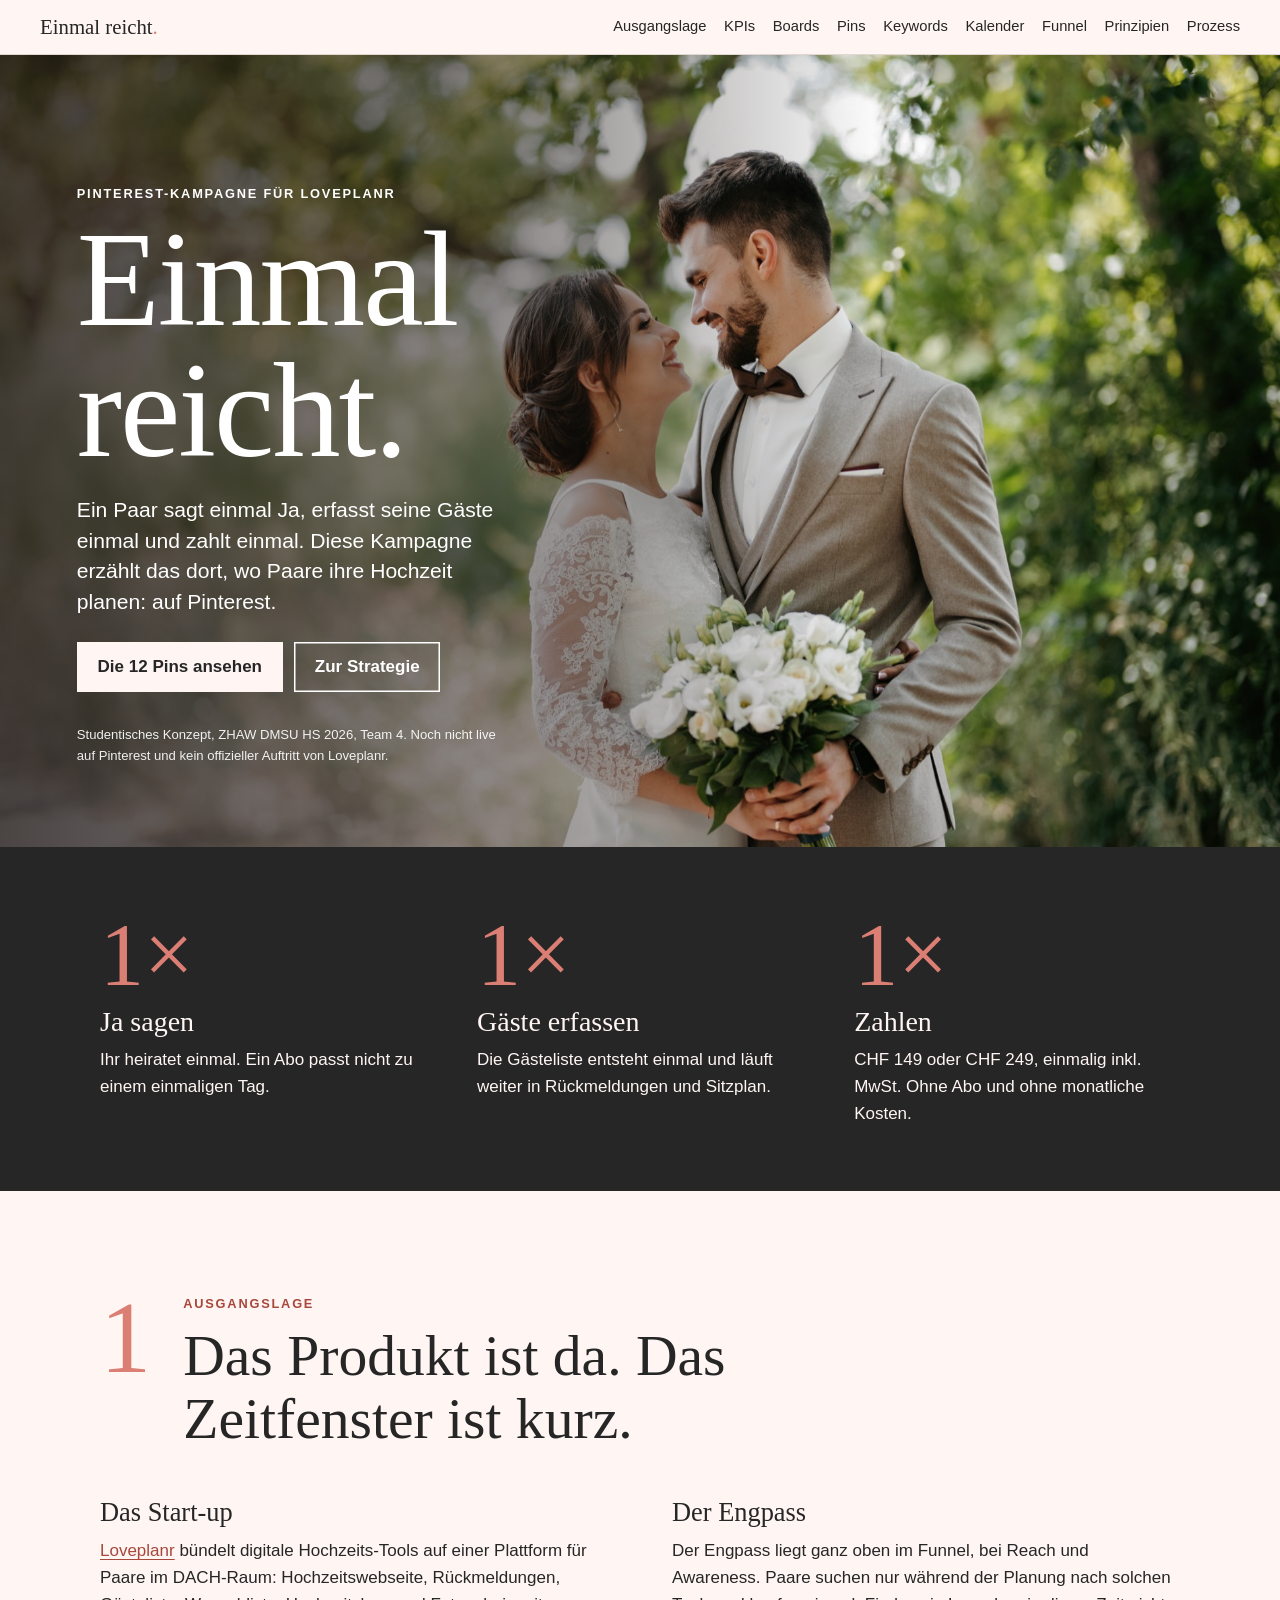
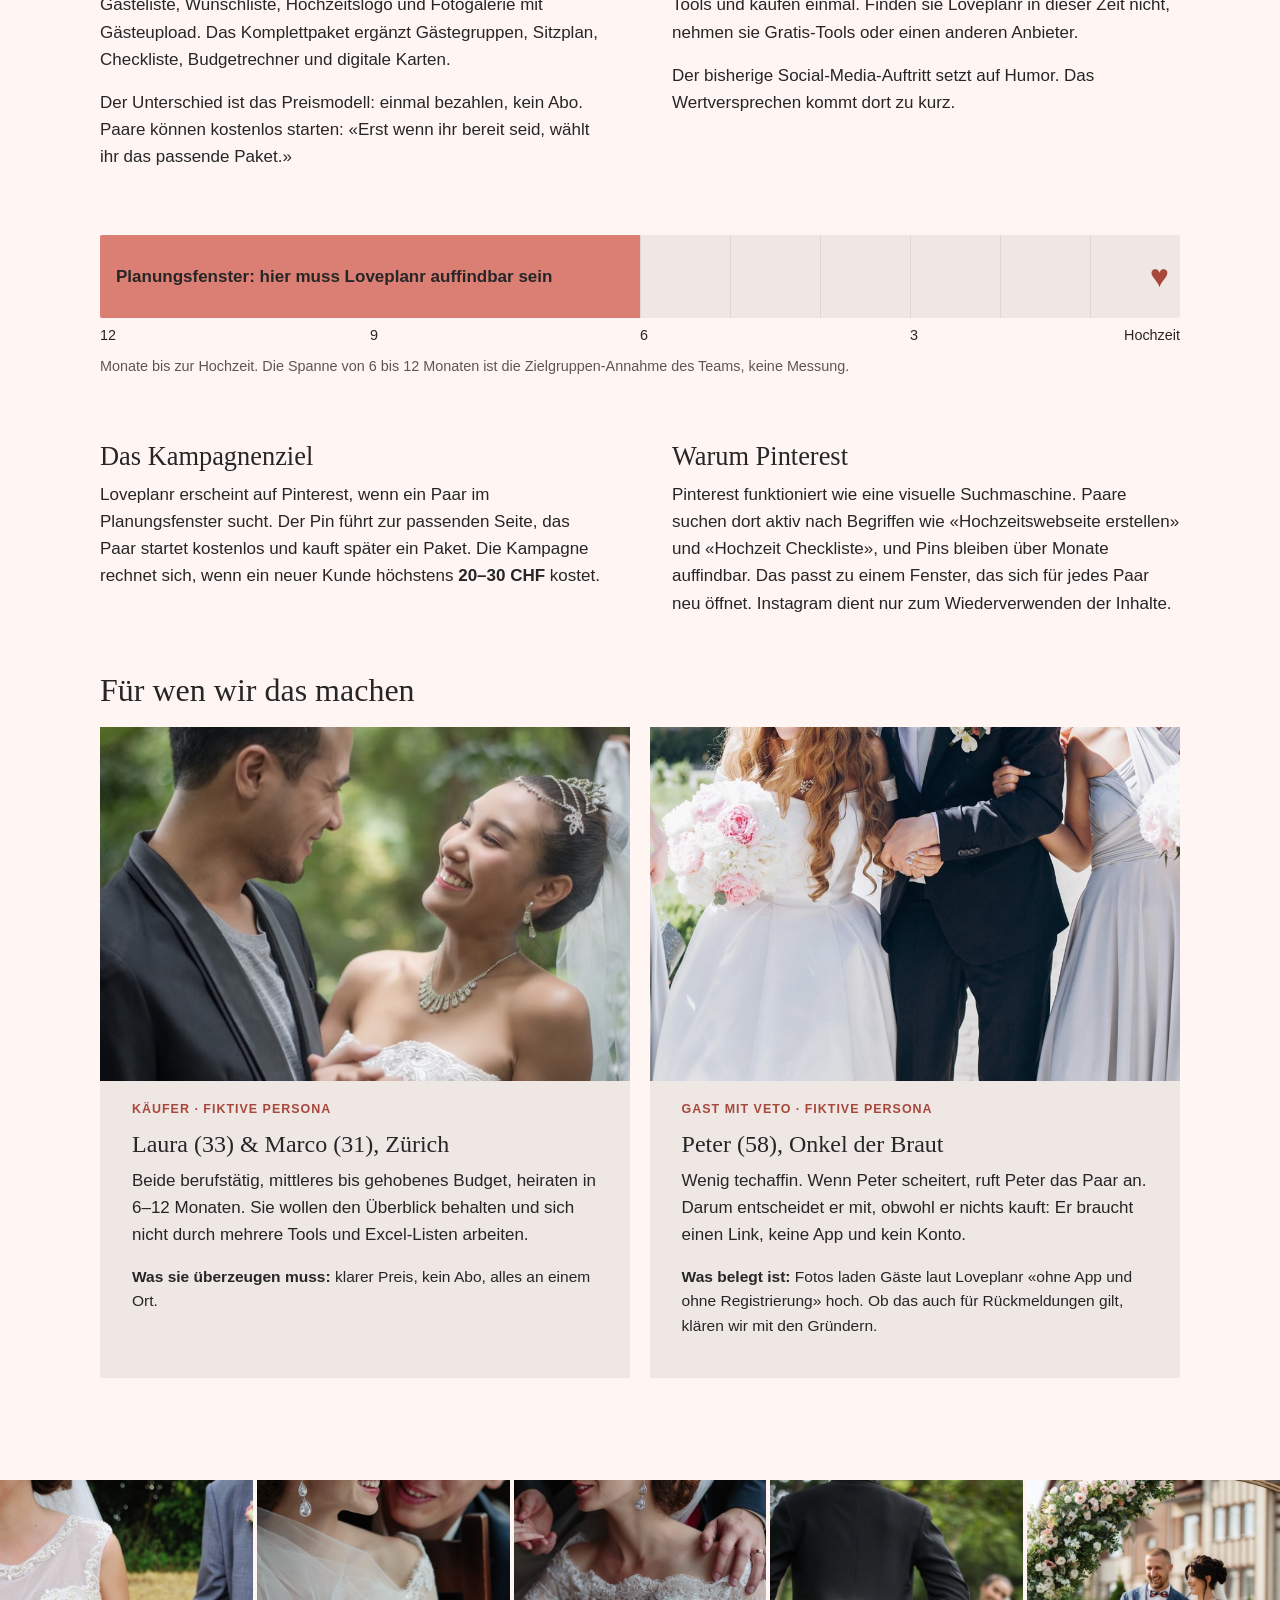
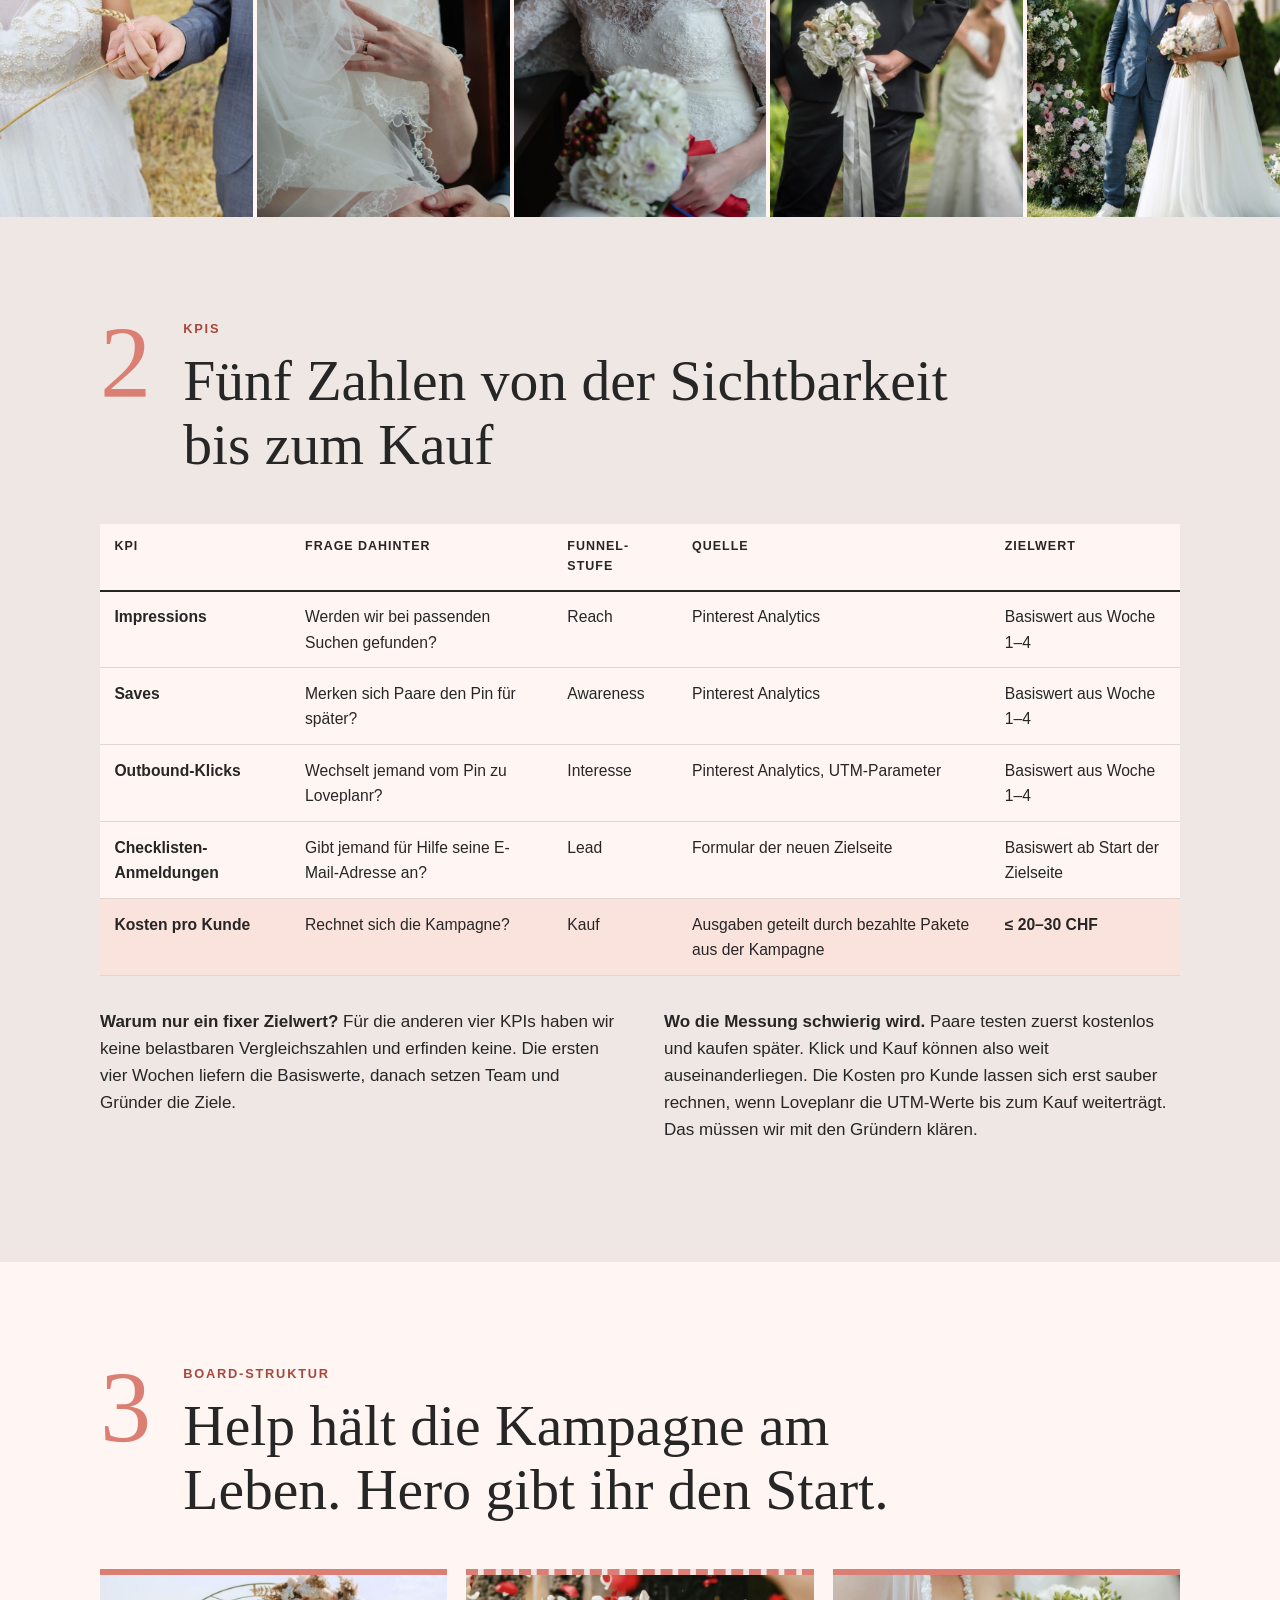
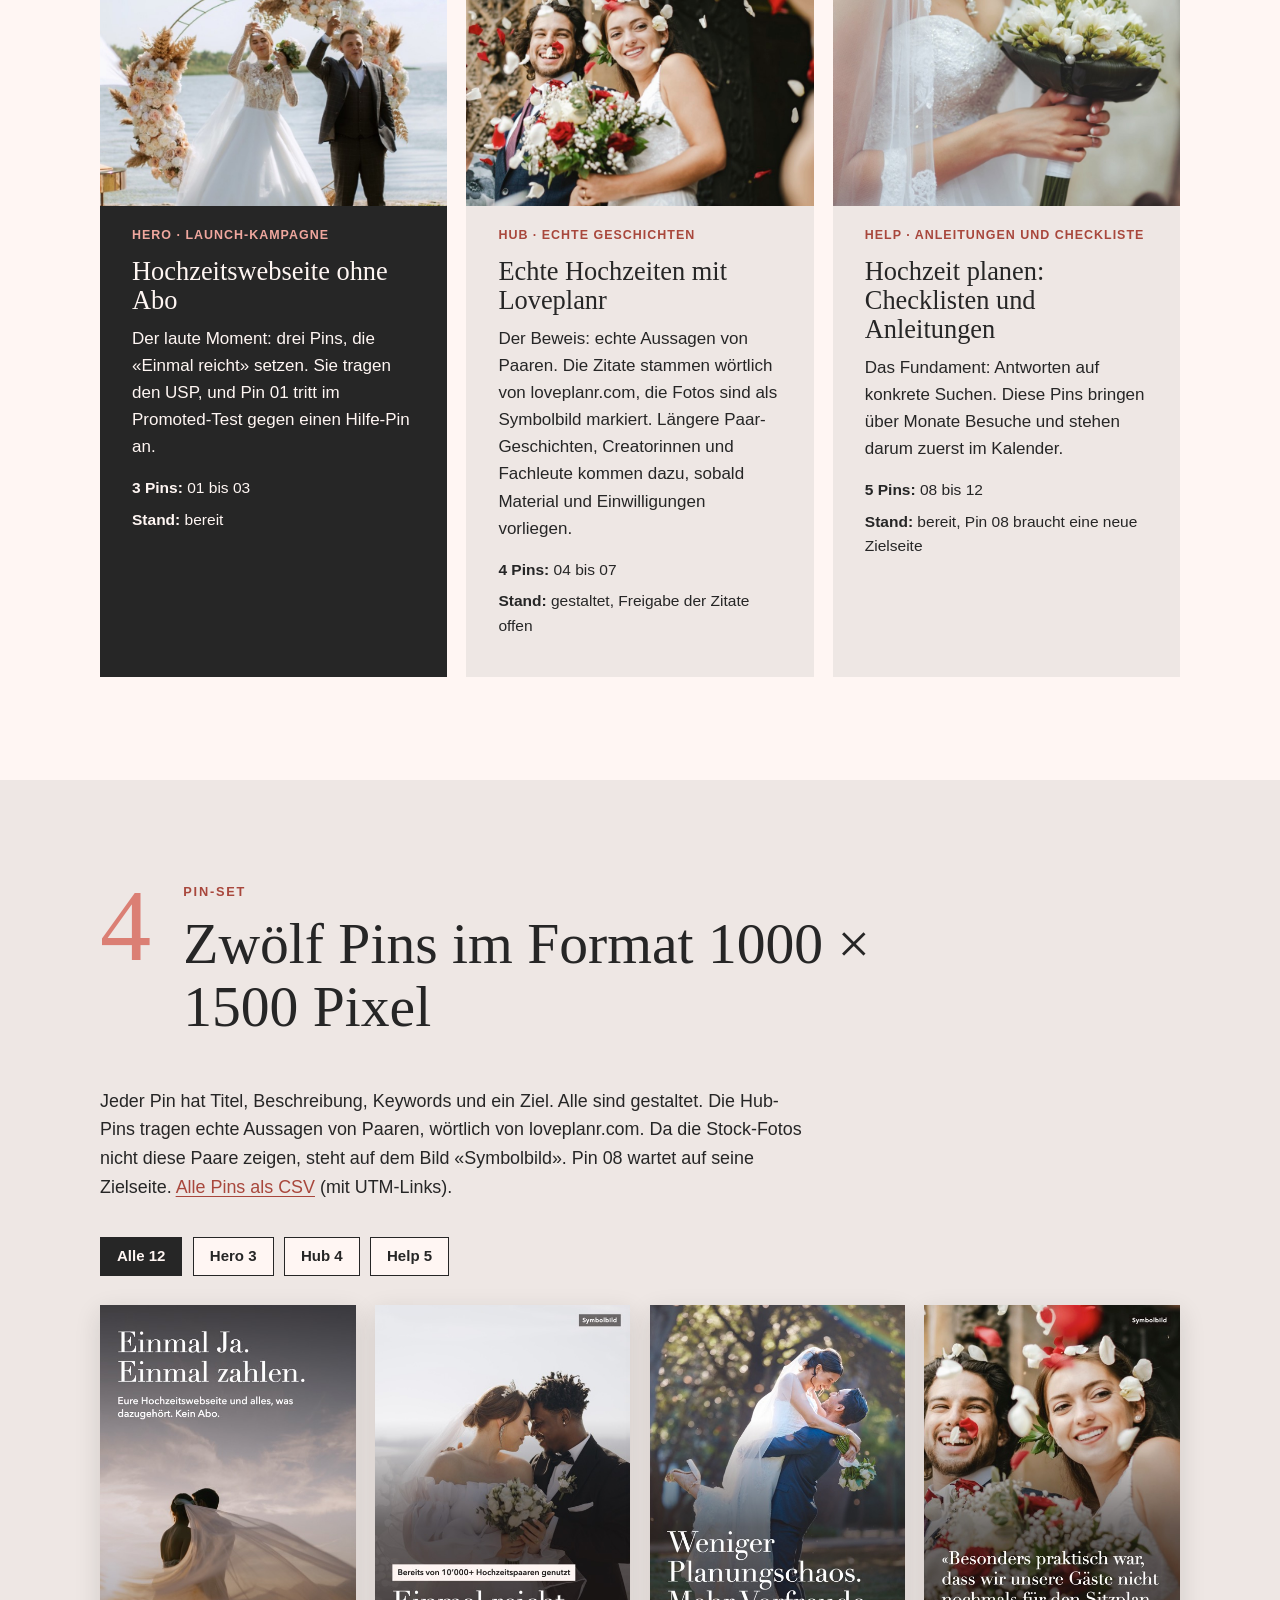
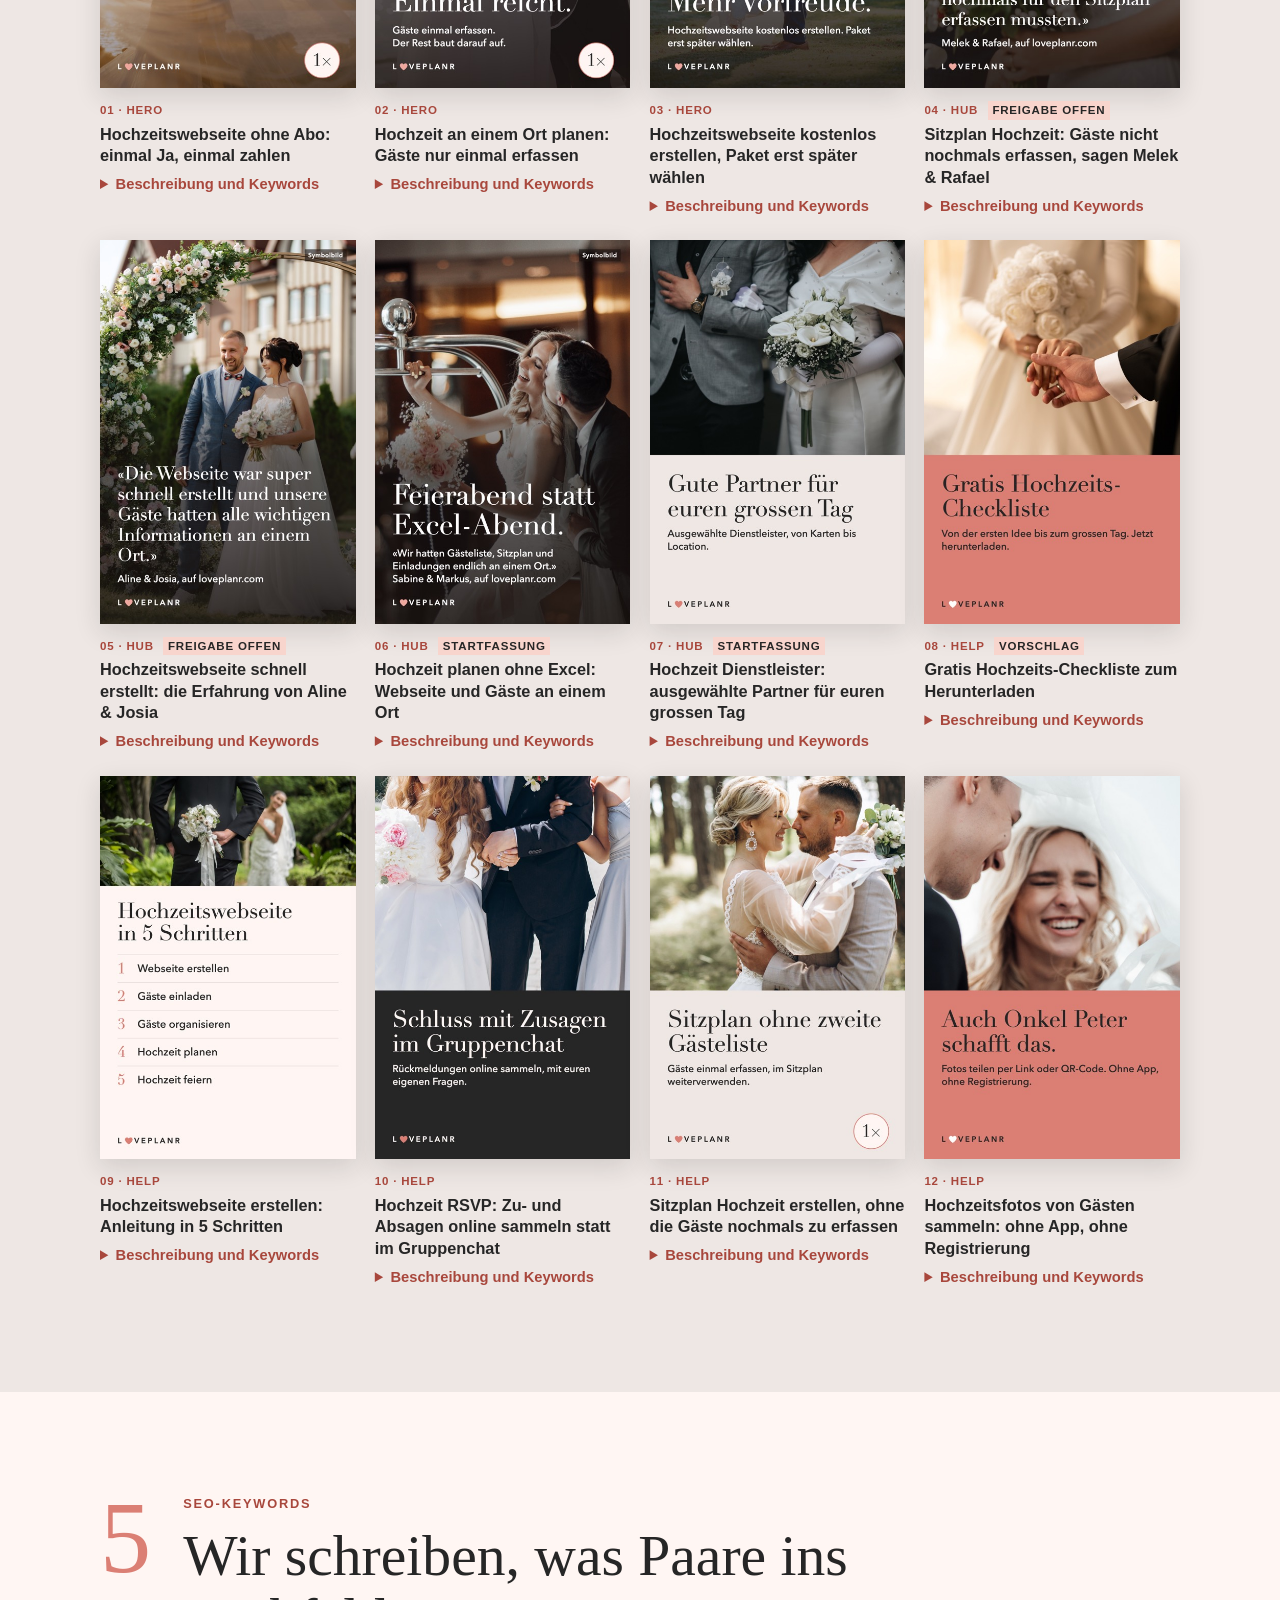
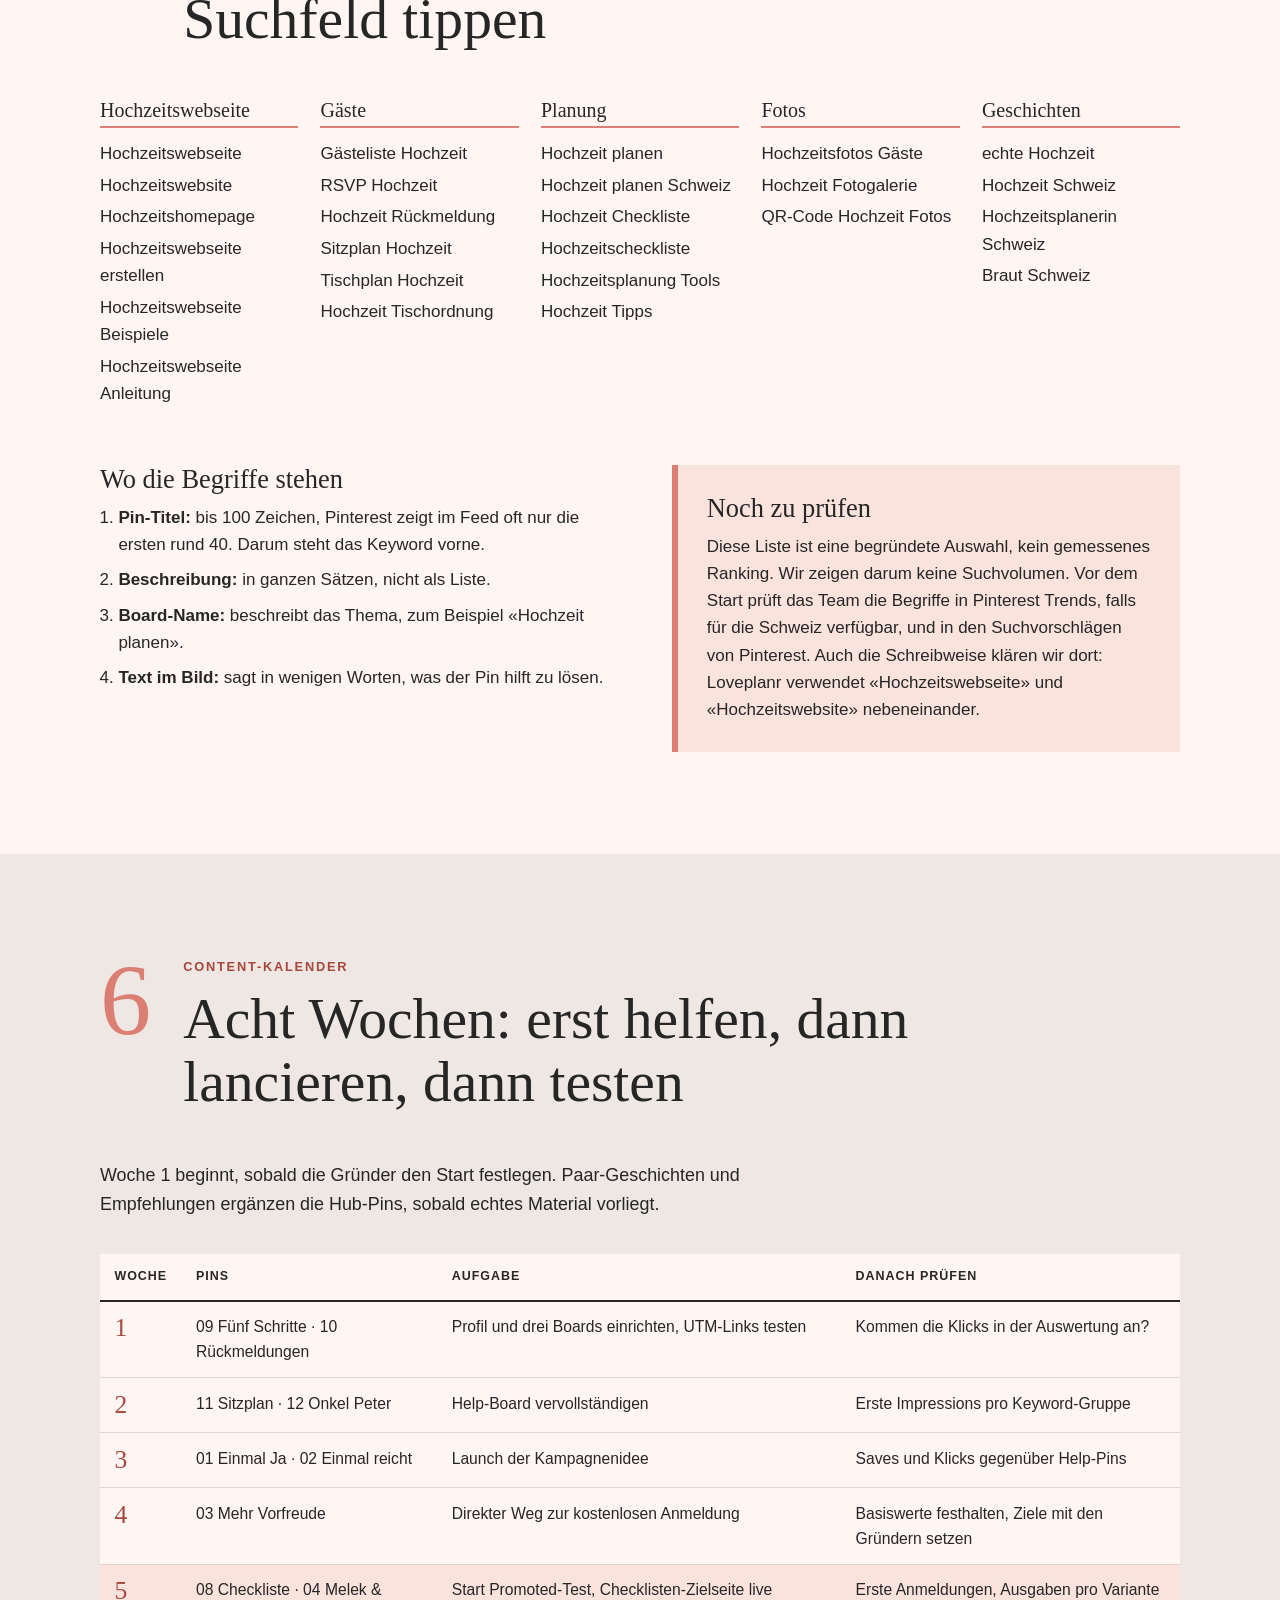
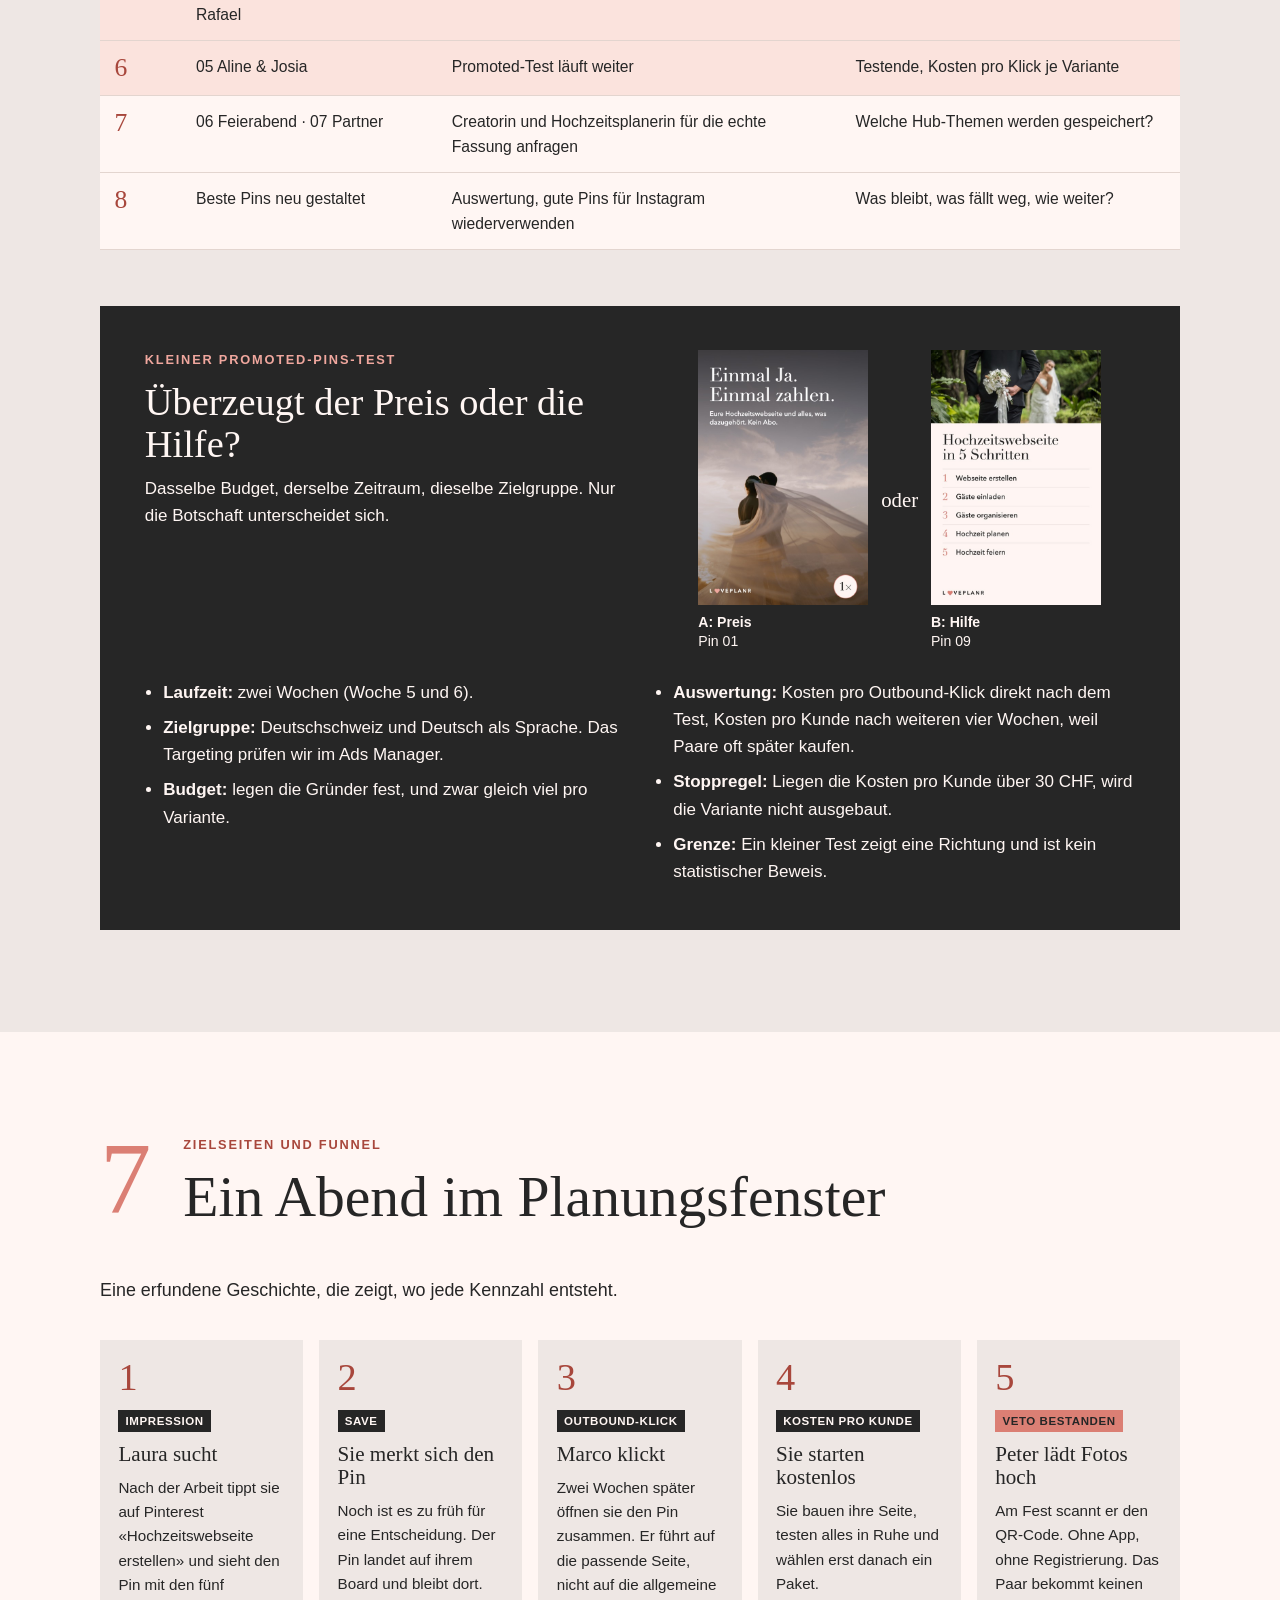
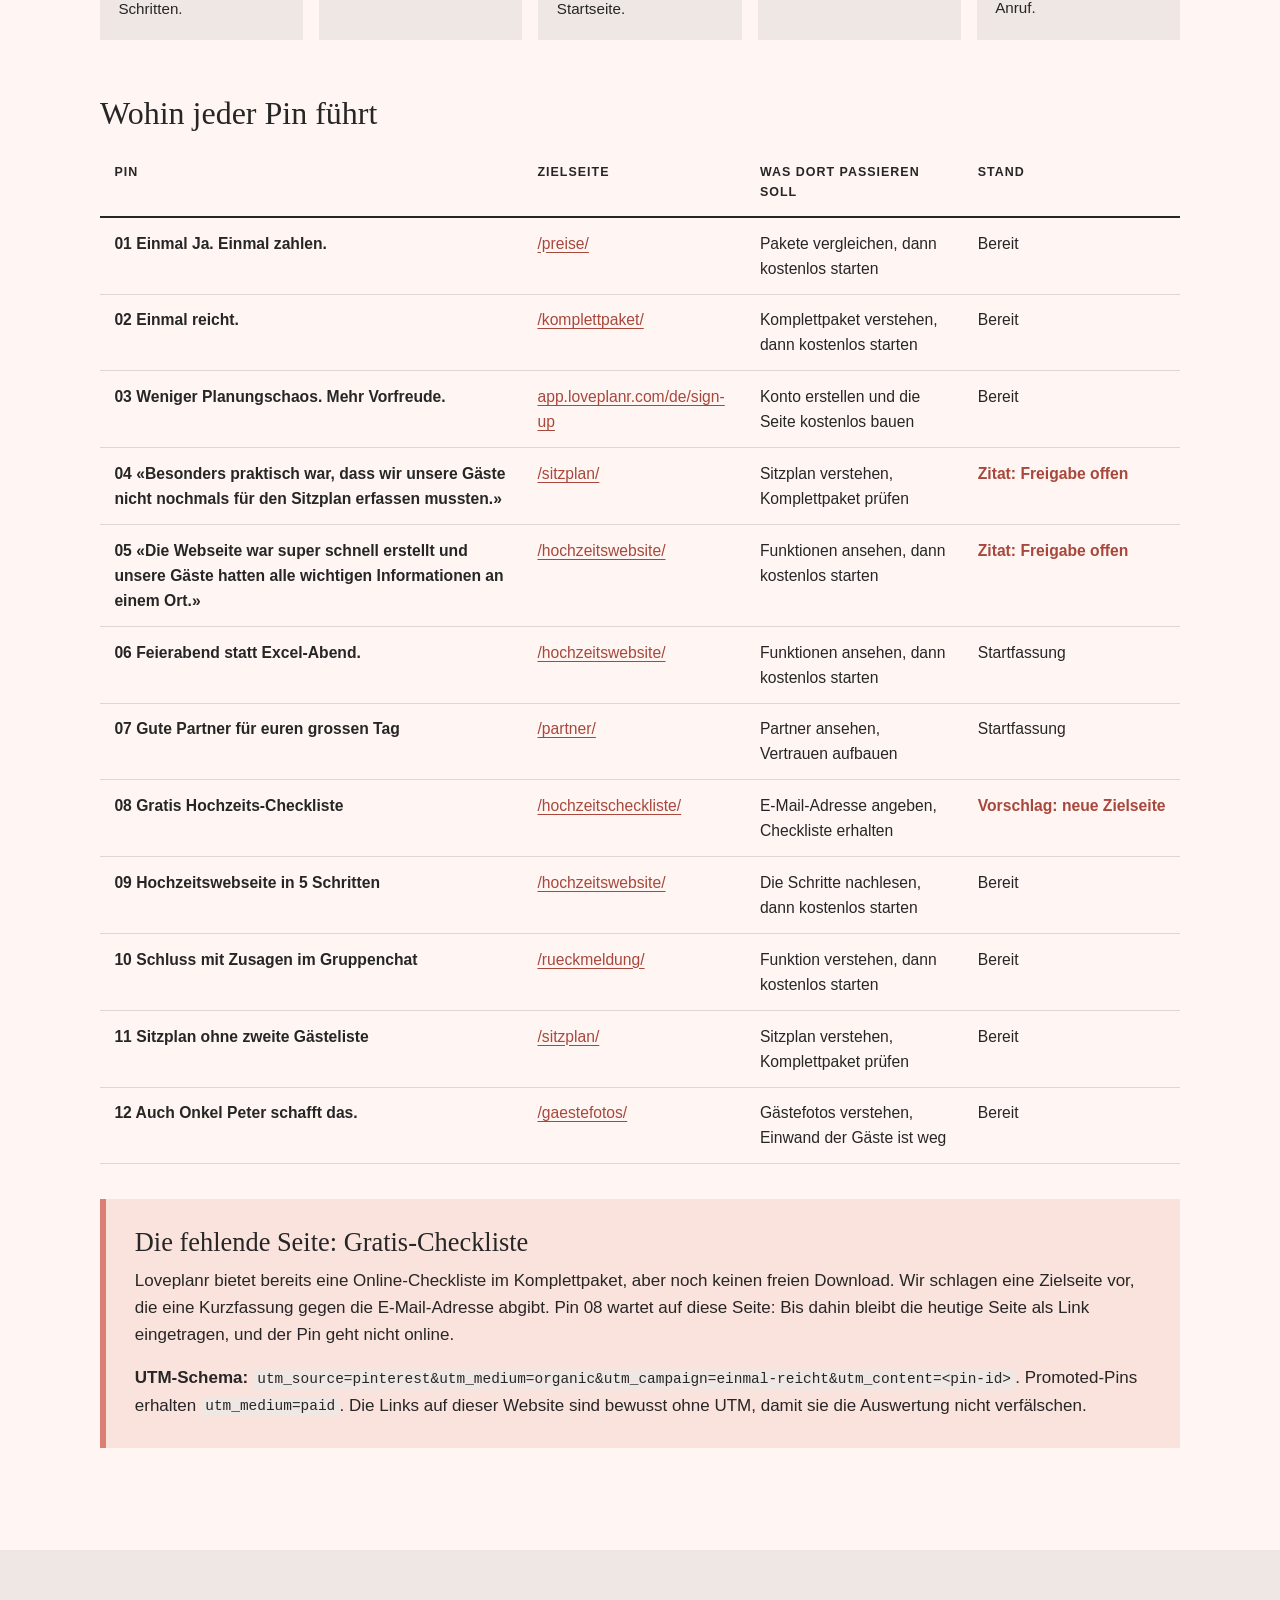
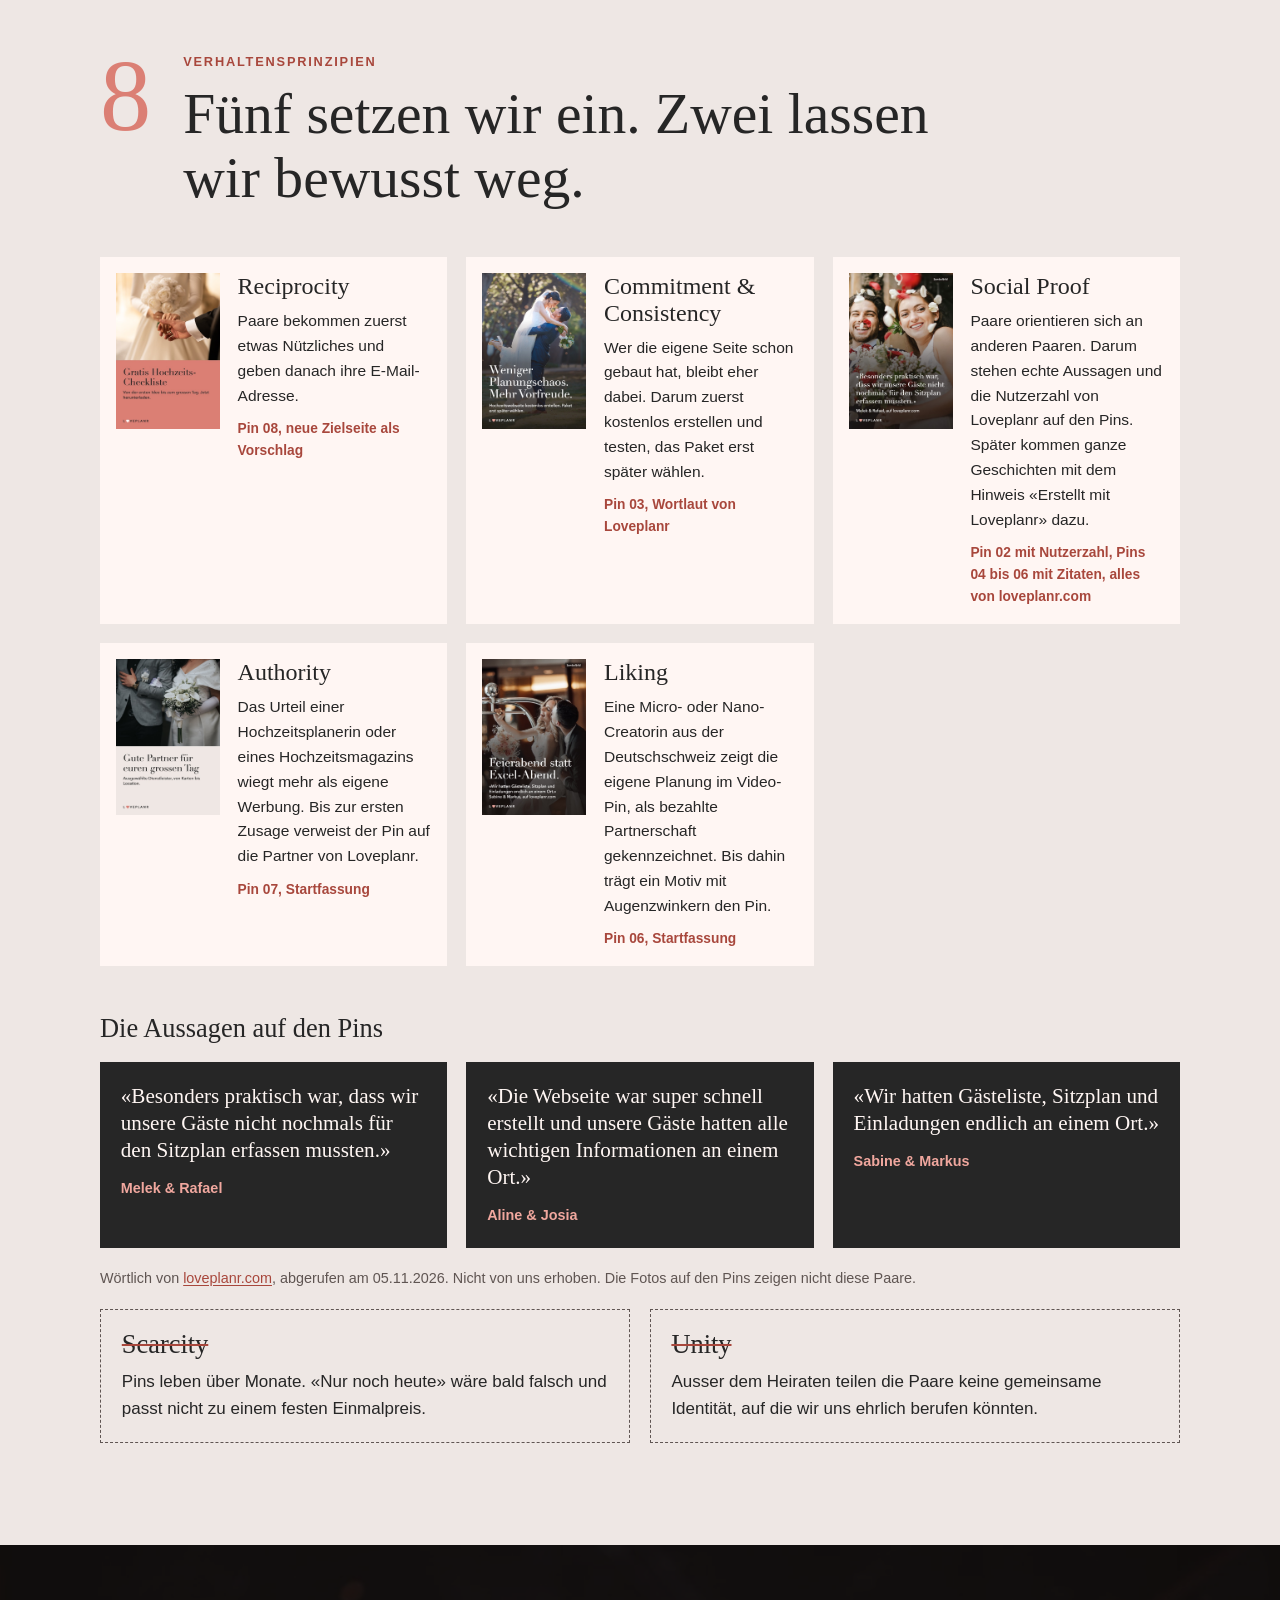
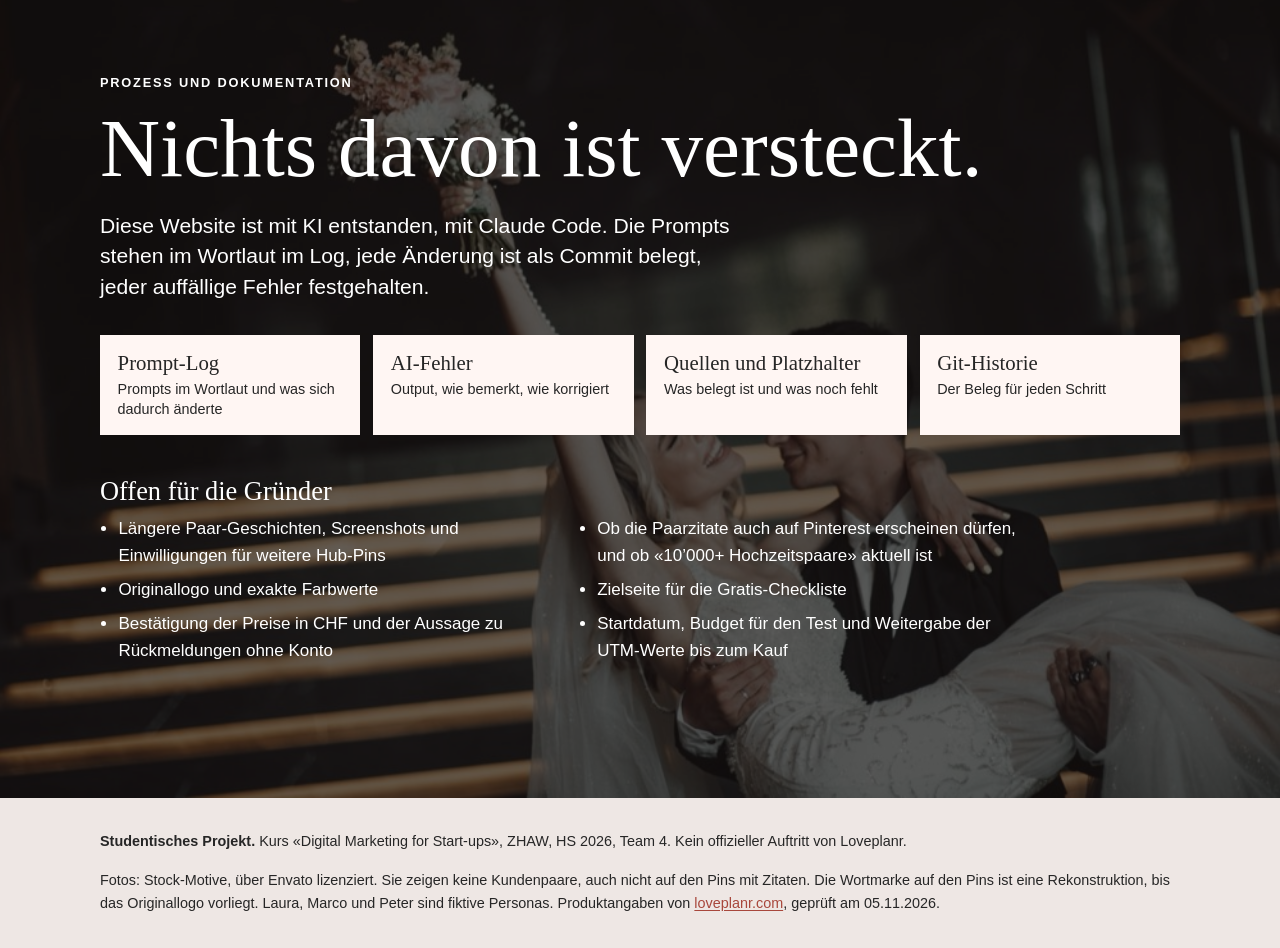
==== commit 41820a53: "Add «10’000+ Hochzeitspaare» statement to pin 02 Prompt: «Die AUssage darf auf dem Pin platziert wer" ====
--- a/index.html
+++ b/index.html
@@ -192,13 +192,13 @@
 </details>
 </article>
 <article class="pin hero-p">
-<a class="bild" href="assets/pins/02-einmal-reicht.jpg" aria-label="Pin 02 in voller Grösse"><img src="assets/pins/02-einmal-reicht-500.jpg" width="500" height="750" loading="lazy" alt="Pin 02: Einmal reicht. Gäste einmal erfassen. Der Rest baut darauf auf."></a>
+<a class="bild" href="assets/pins/02-einmal-reicht.jpg" aria-label="Pin 02 in voller Grösse"><img src="assets/pins/02-einmal-reicht-500.jpg" width="500" height="750" loading="lazy" alt="Pin 02: Bereits von 10’000+ Hochzeitspaaren genutzt. Einmal reicht. Gäste einmal erfassen. Der Rest baut darauf auf."></a>
 <p class="pin-tag"><span>02 · Hero</span></p>
 <h3>Hochzeit an einem Ort planen: Gäste nur einmal erfassen</h3>
 <details><summary>Beschreibung und Keywords</summary>
-<p>Webseite, Rückmeldungen, Sitzplan, Checkliste, Budget und digitale Karten im Komplettpaket. CHF 249, einmalig und ohne Abo. Die Gästeliste erfasst ihr nur einmal.</p>
+<p>Bereits von 10’000+ Hochzeitspaaren genutzt. Webseite, Rückmeldungen, Sitzplan, Checkliste, Budget und digitale Karten im Komplettpaket. CHF 249, einmalig und ohne Abo. Die Gästeliste erfasst ihr nur einmal.</p>
 <p><strong>Keywords:</strong> Hochzeit planen, Hochzeitsplanung Tools, Gästeliste Hochzeit</p>
-<p><strong>Prinzip:</strong> USP: alles an einem Ort</p>
+<p><strong>Prinzip:</strong> USP: alles an einem Ort, Social Proof</p>
 </details>
 </article>
 <article class="pin hero-p">
@@ -422,7 +422,7 @@
     <div class="prinz">
       <article><img src="assets/pins/08-gratis-checkliste-500.jpg" width="500" height="750" loading="lazy" alt="Pin 08: Gratis Hochzeits-Checkliste."><div><h3>Reciprocity</h3><p>Paare bekommen zuerst etwas Nützliches und geben danach ihre E-Mail-Adresse.</p><p class="wo">Pin 08, neue Zielseite als Vorschlag</p></div></article>
       <article><img src="assets/pins/03-mehr-vorfreude-500.jpg" width="500" height="750" loading="lazy" alt="Pin 03: Weniger Planungschaos. Mehr Vorfreude."><div><h3>Commitment &amp; Consistency</h3><p>Wer die eigene Seite schon gebaut hat, bleibt eher dabei. Darum zuerst kostenlos erstellen und testen, das Paket erst später wählen.</p><p class="wo">Pin 03, Wortlaut von Loveplanr</p></div></article>
-      <article><img src="assets/pins/04-melek-rafael-500.jpg" width="500" height="750" loading="lazy" alt="Pin 04: Zitat von Melek und Rafael, mit Symbolbild."><div><h3>Social Proof</h3><p>Paare orientieren sich an anderen Paaren. Darum stehen echte Aussagen auf den Pins. Später kommen ganze Geschichten mit dem Hinweis «Erstellt mit Loveplanr» dazu.</p><p class="wo">Pins 04, 05 und 06, Zitate von loveplanr.com</p></div></article>
+      <article><img src="assets/pins/04-melek-rafael-500.jpg" width="500" height="750" loading="lazy" alt="Pin 04: Zitat von Melek und Rafael, mit Symbolbild."><div><h3>Social Proof</h3><p>Paare orientieren sich an anderen Paaren. Darum stehen echte Aussagen und die Nutzerzahl von Loveplanr auf den Pins. Später kommen ganze Geschichten mit dem Hinweis «Erstellt mit Loveplanr» dazu.</p><p class="wo">Pin 02 mit Nutzerzahl, Pins 04 bis 06 mit Zitaten, alles von loveplanr.com</p></div></article>
       <article><img src="assets/pins/07-partner-500.jpg" width="500" height="750" loading="lazy" alt="Pin 07: Gute Partner für euren grossen Tag."><div><h3>Authority</h3><p>Das Urteil einer Hochzeitsplanerin oder eines Hochzeitsmagazins wiegt mehr als eigene Werbung. Bis zur ersten Zusage verweist der Pin auf die Partner von Loveplanr.</p><p class="wo">Pin 07, Startfassung</p></div></article>
       <article><img src="assets/pins/06-feierabend-500.jpg" width="500" height="750" loading="lazy" alt="Pin 06: Feierabend statt Excel-Abend."><div><h3>Liking</h3><p>Eine Micro- oder Nano-Creatorin aus der Deutschschweiz zeigt die eigene Planung im Video-Pin, als bezahlte Partnerschaft gekennzeichnet. Bis dahin trägt ein Motiv mit Augenzwinkern den Pin.</p><p class="wo">Pin 06, Startfassung</p></div></article>
     </div>
@@ -457,7 +457,7 @@
       <li>Längere Paar-Geschichten, Screenshots und Einwilligungen für weitere Hub-Pins</li>
       <li>Originallogo und exakte Farbwerte</li>
       <li>Bestätigung der Preise in CHF und der Aussage zu Rückmeldungen ohne Konto</li>
-      <li>Ob die Paarzitate auch auf Pinterest erscheinen dürfen, und ob «10'000+ Hochzeitspaare» übernommen wird</li>
+      <li>Ob die Paarzitate auch auf Pinterest erscheinen dürfen, und ob «10’000+ Hochzeitspaare» aktuell ist</li>
       <li>Zielseite für die Gratis-Checkliste</li>
       <li>Startdatum, Budget für den Test und Weitergabe der UTM-Werte bis zum Kauf</li>
     </ul>
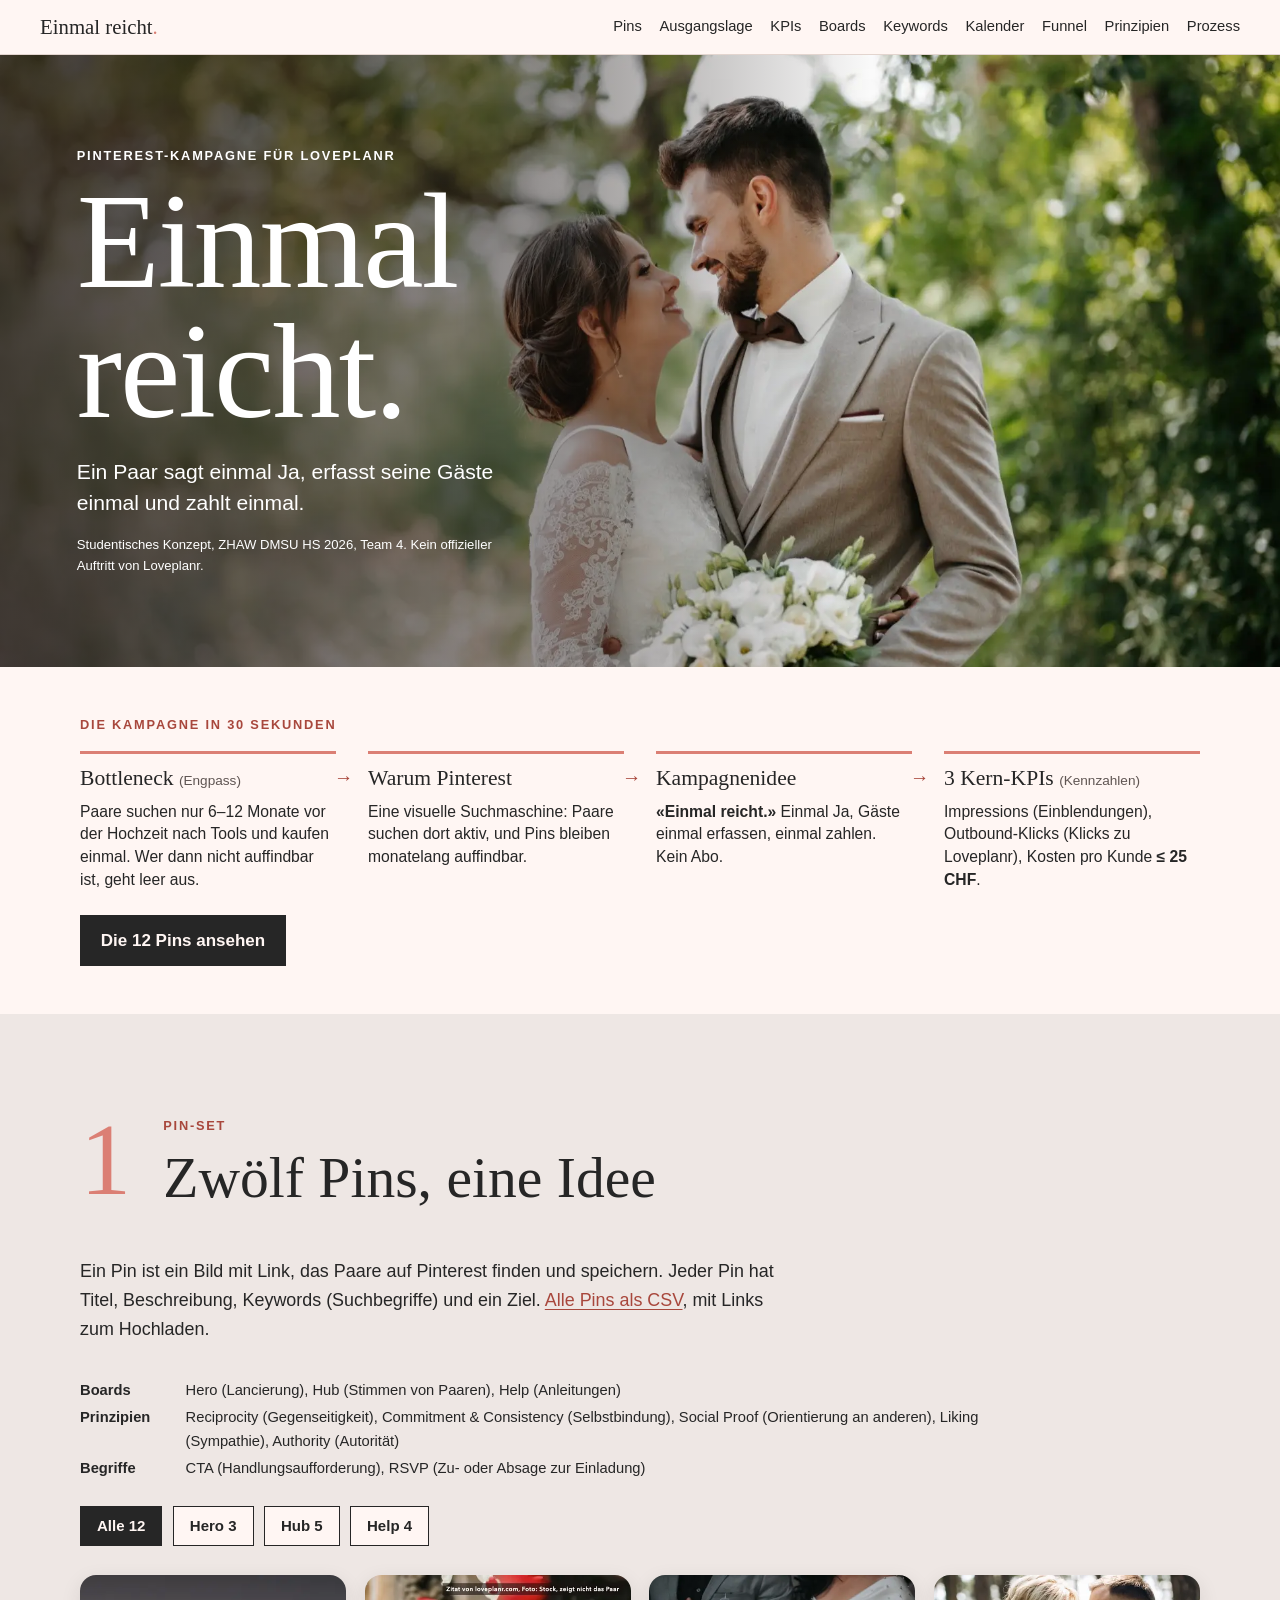
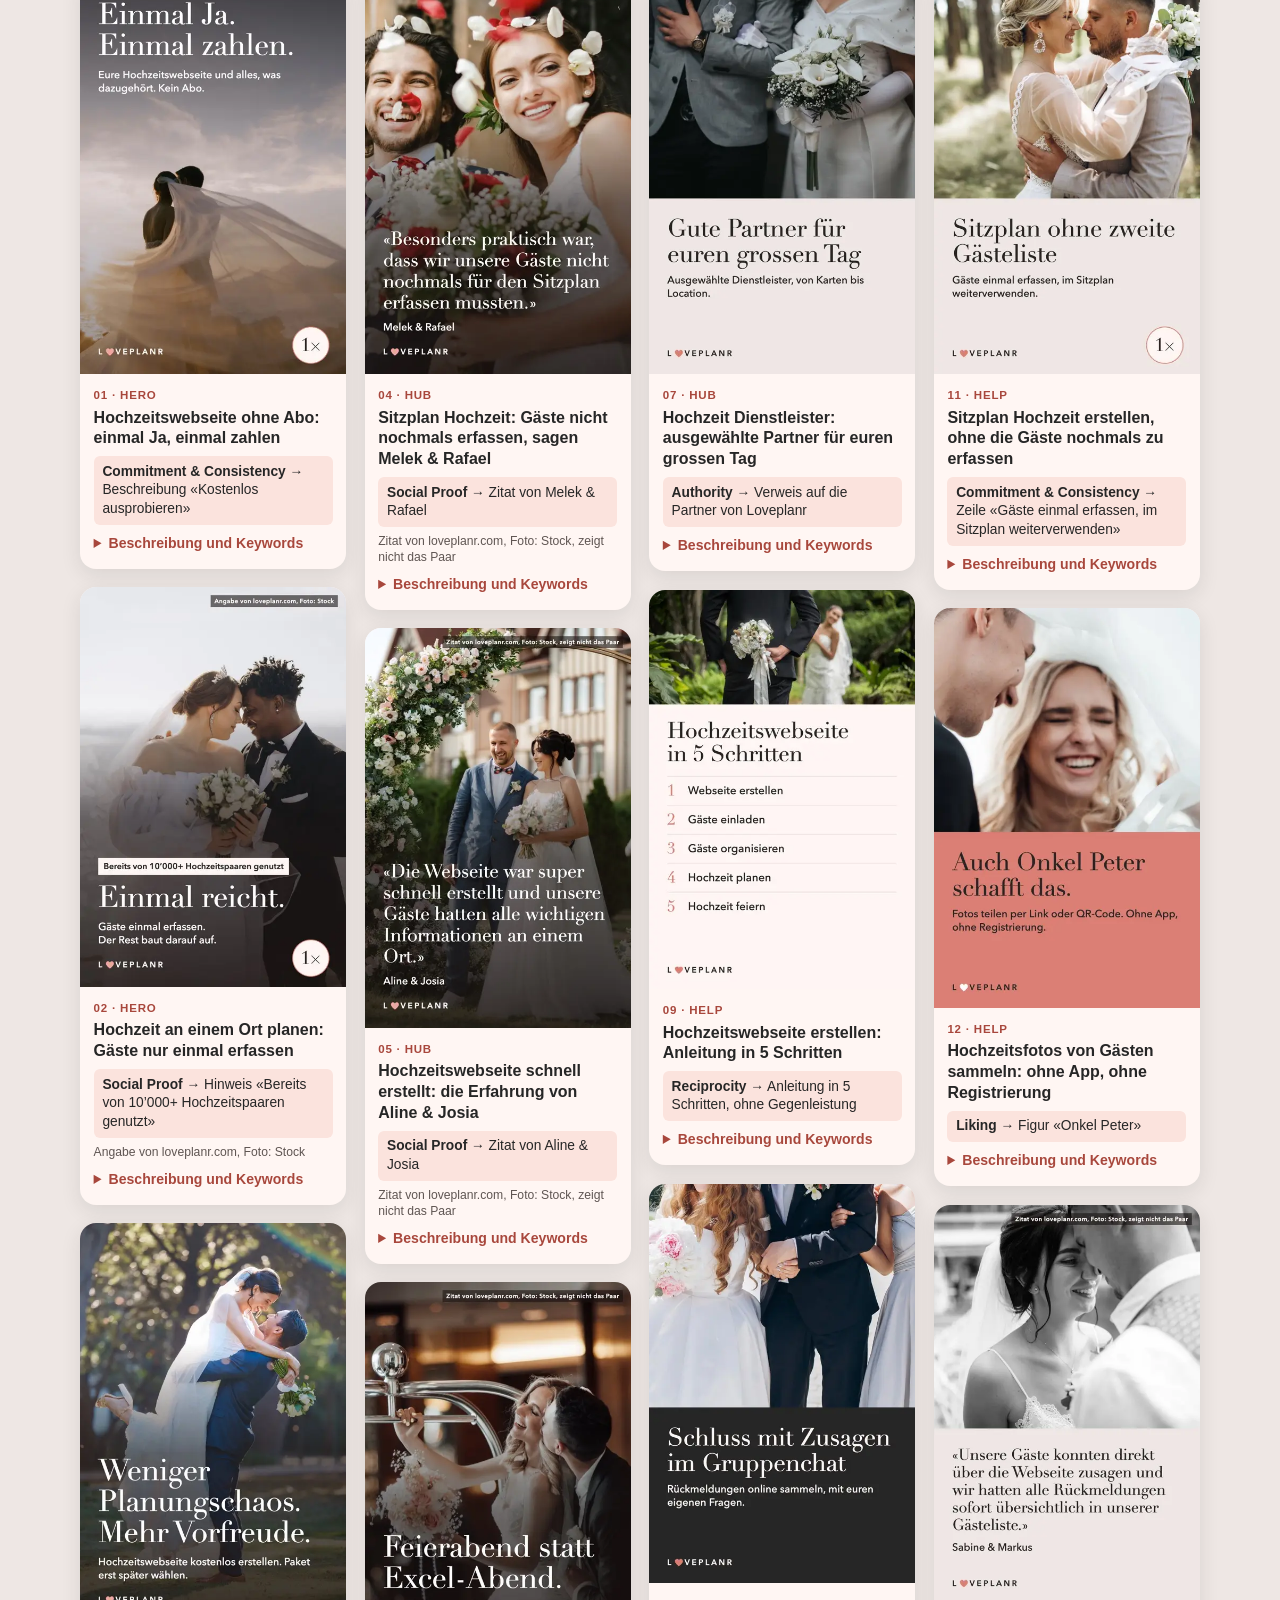
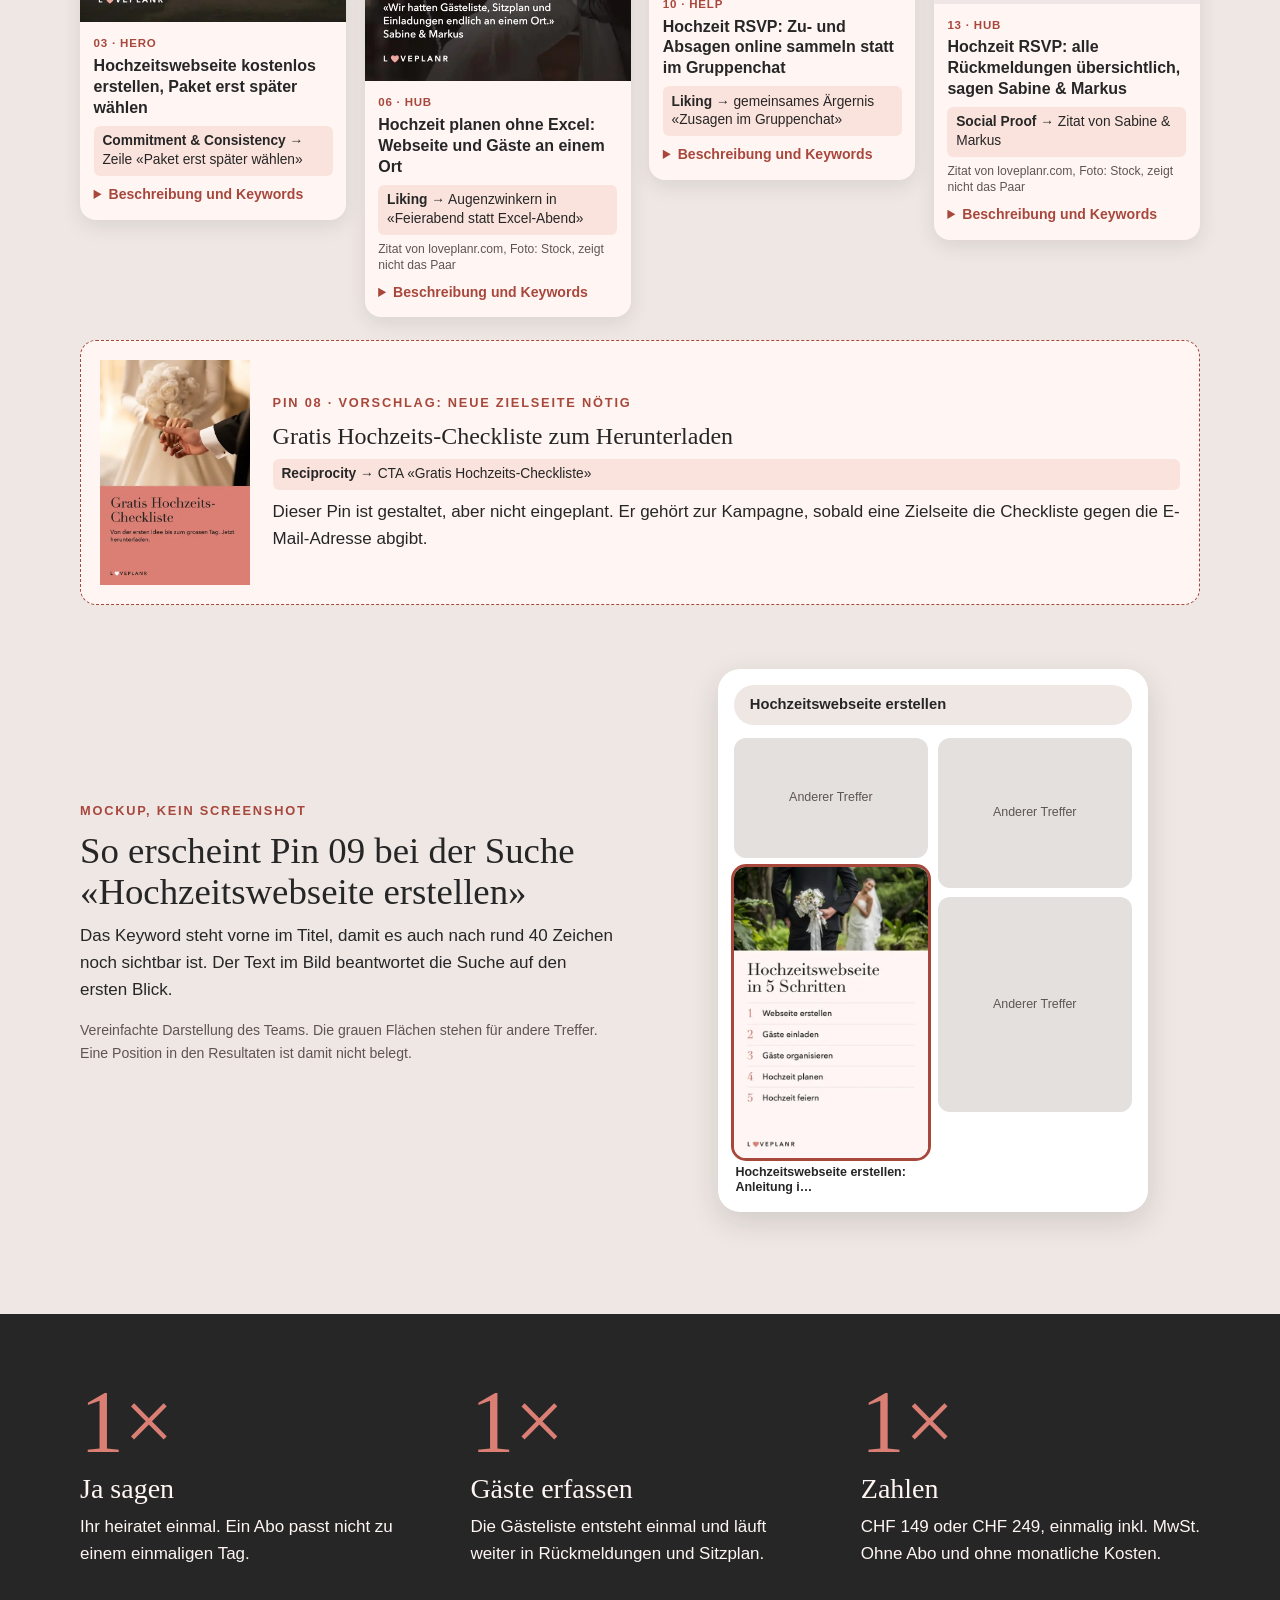
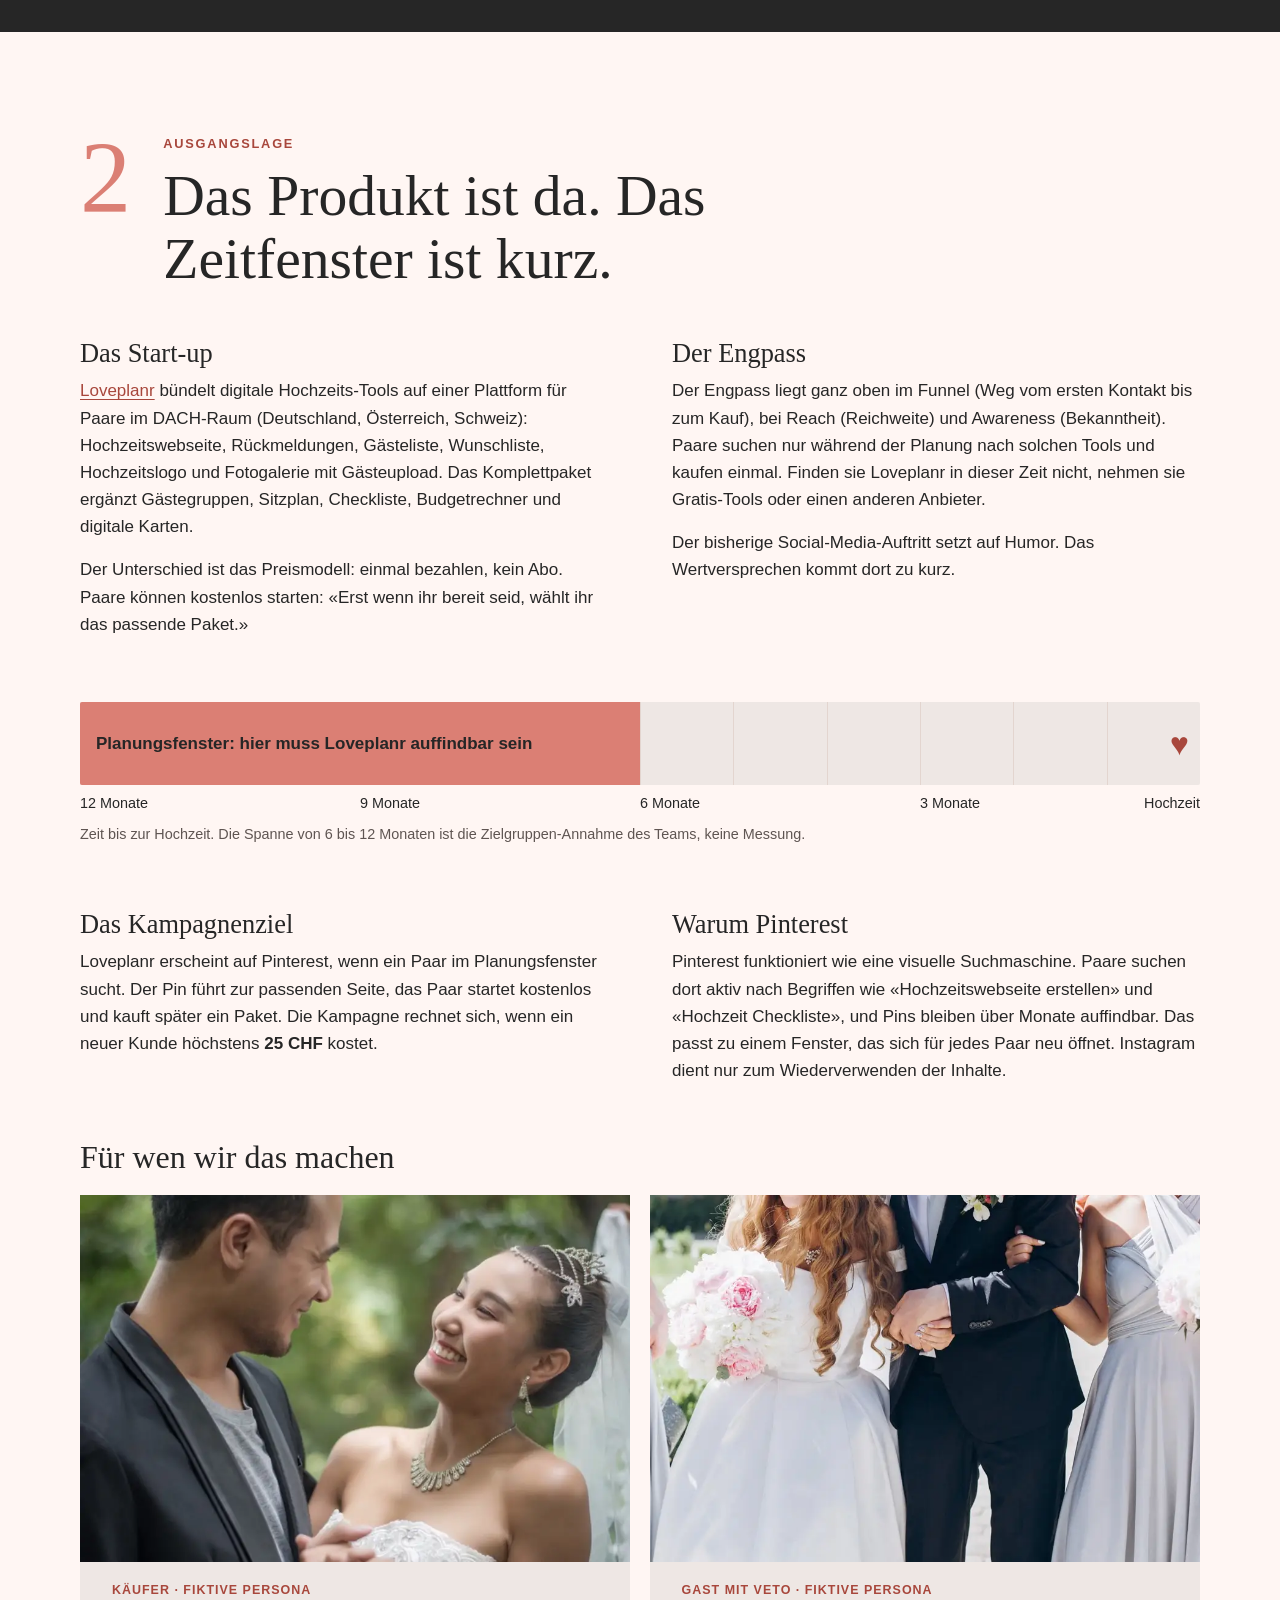
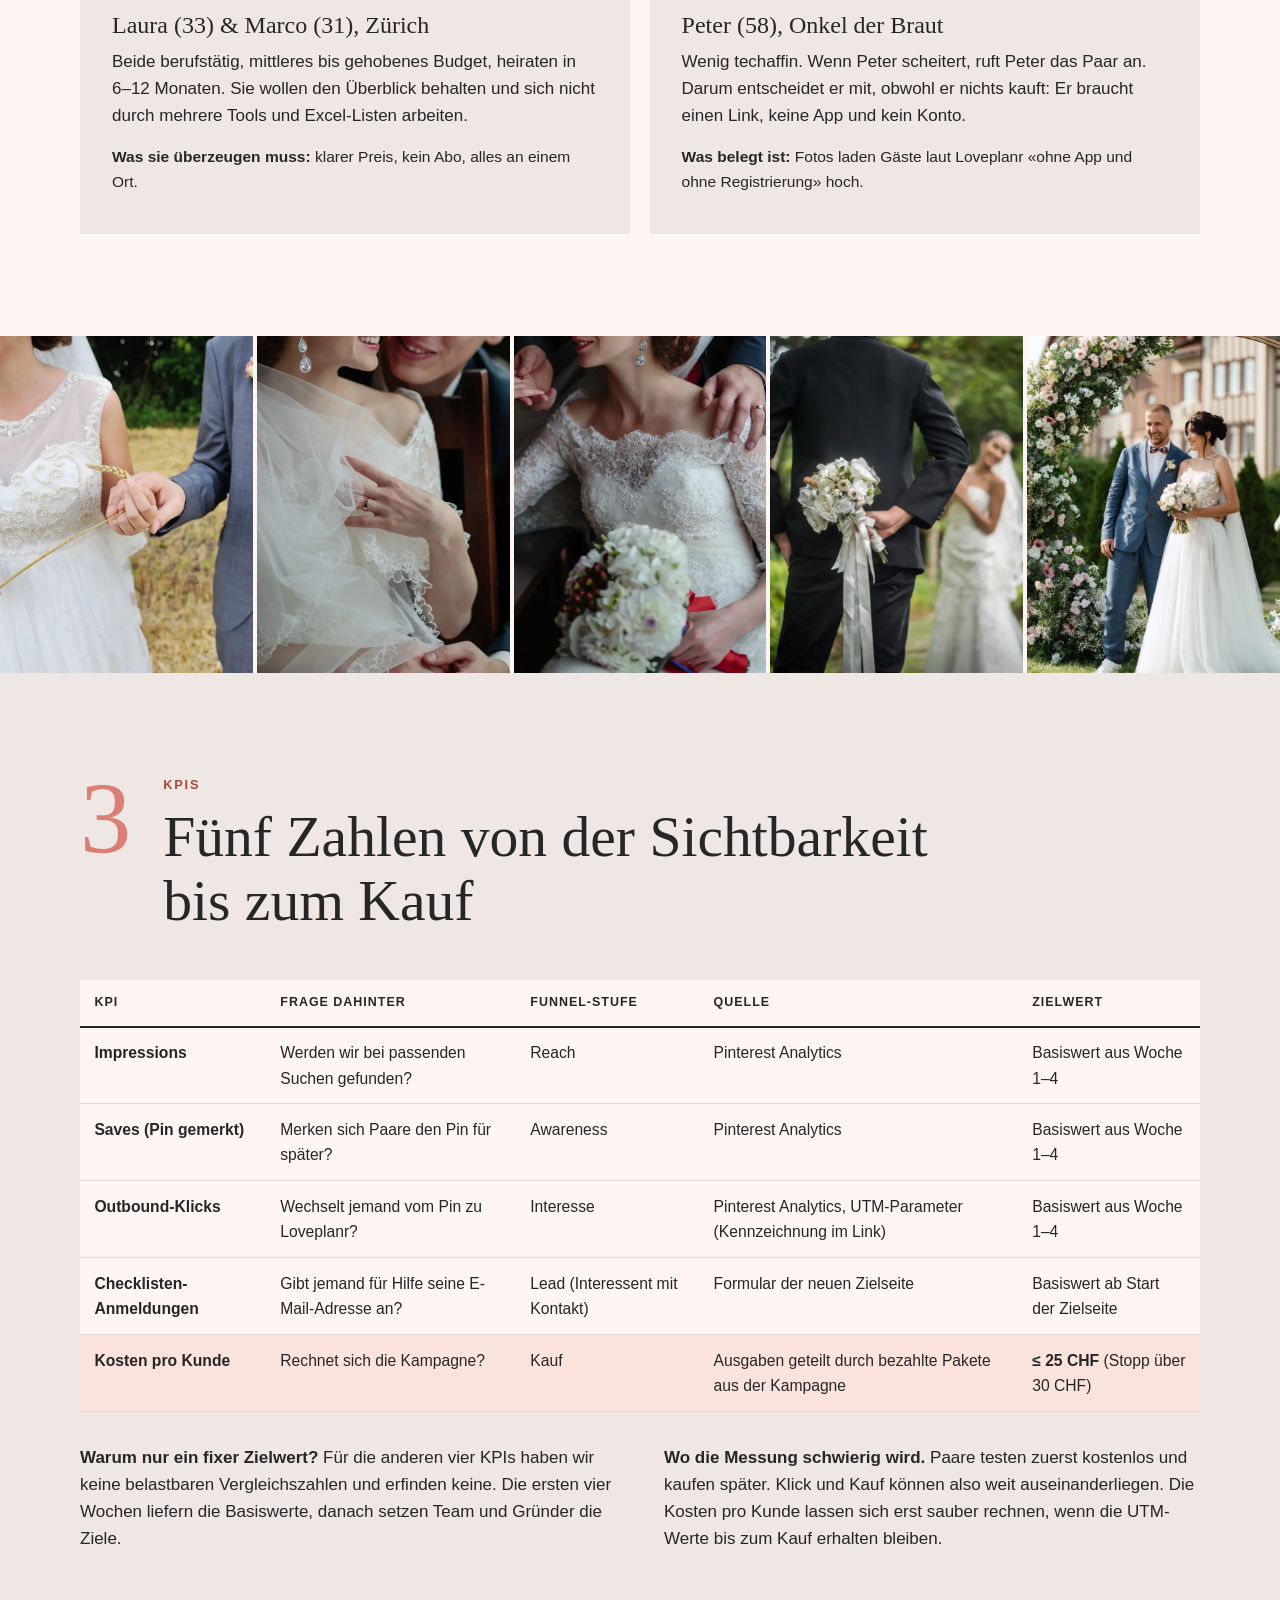
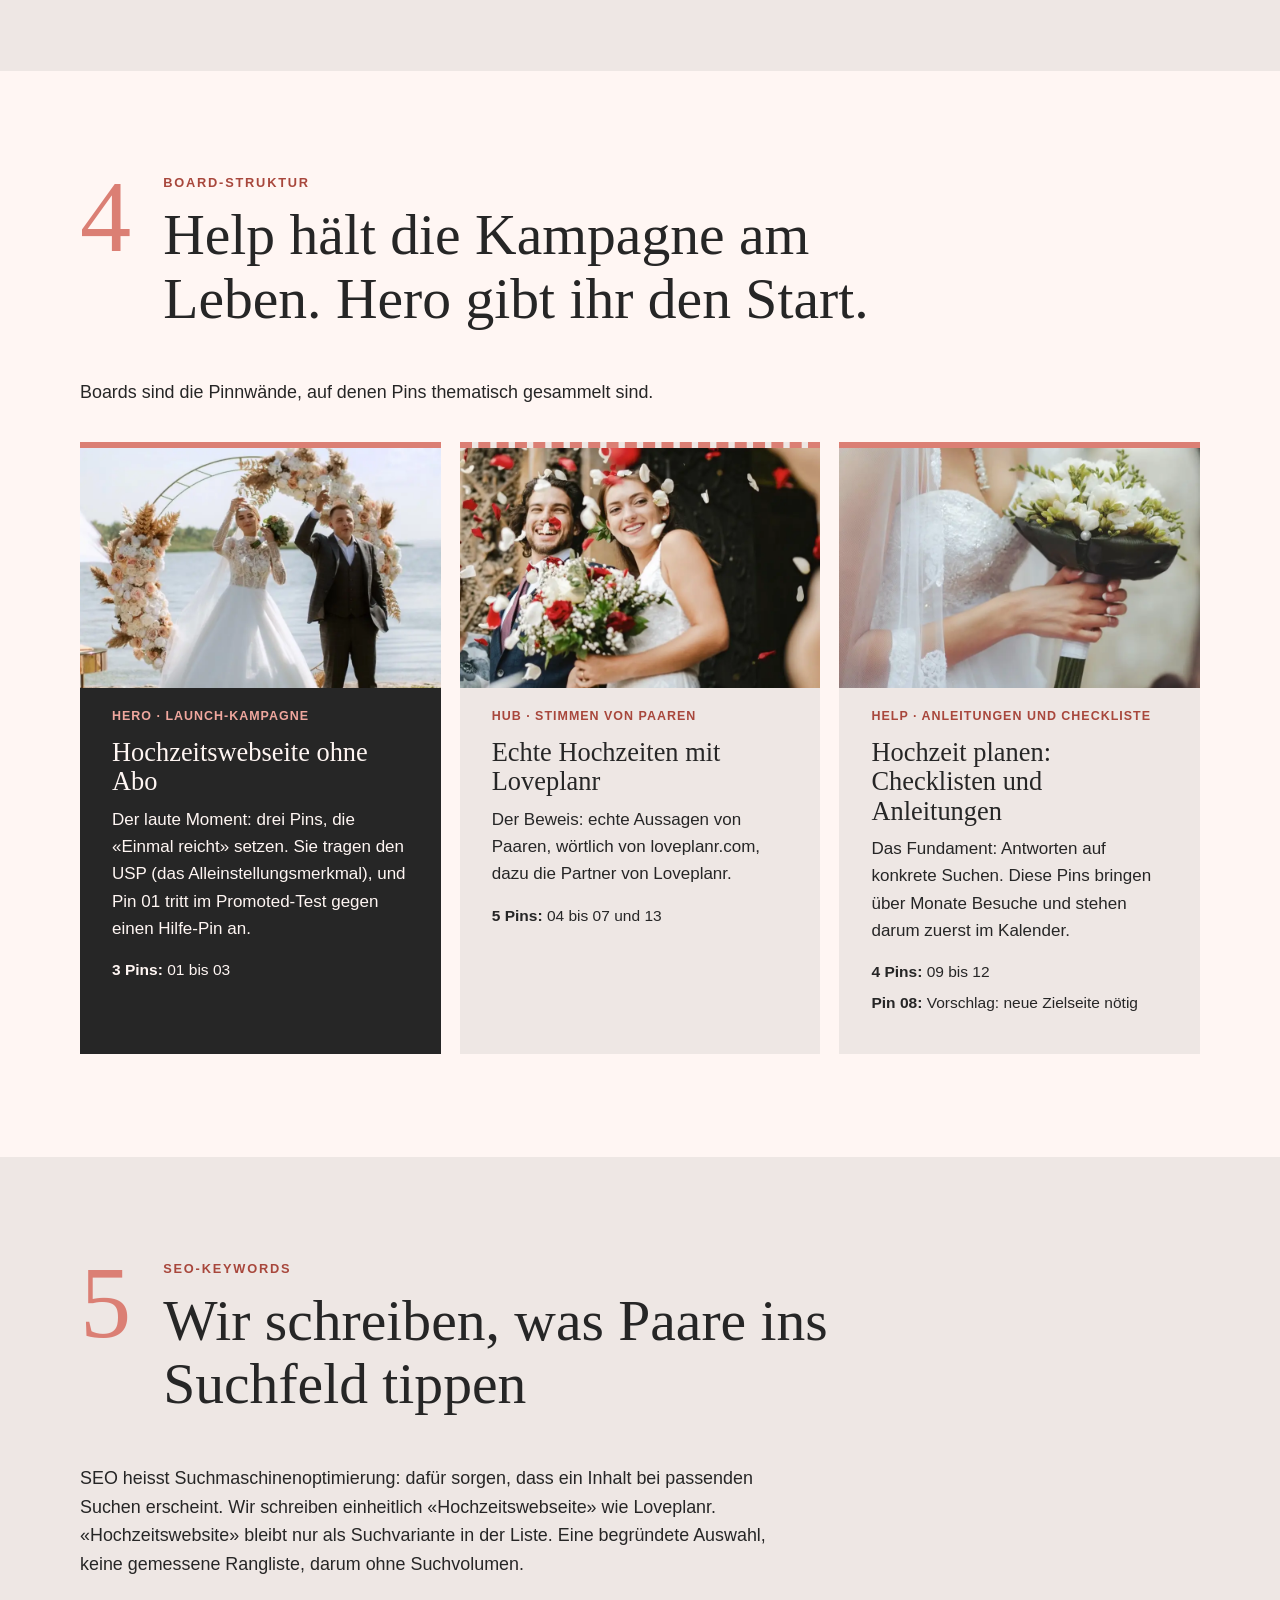
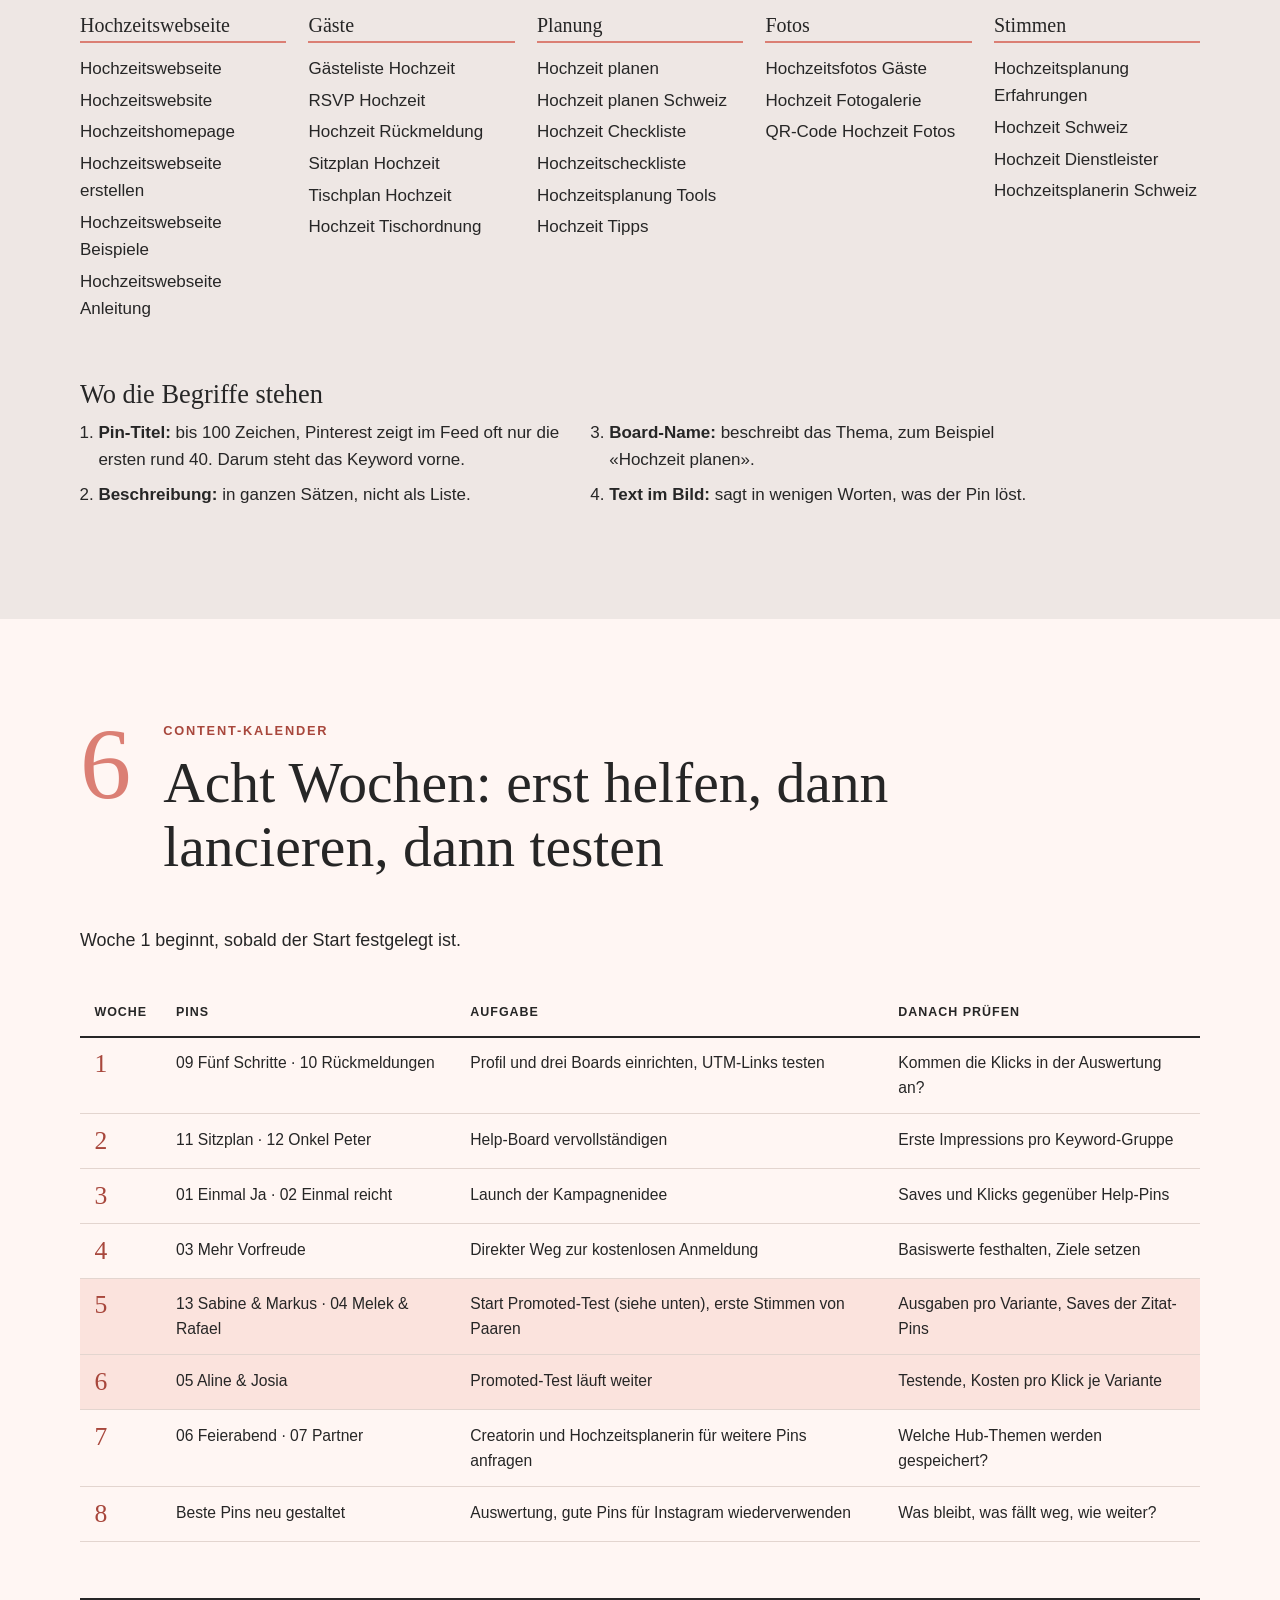
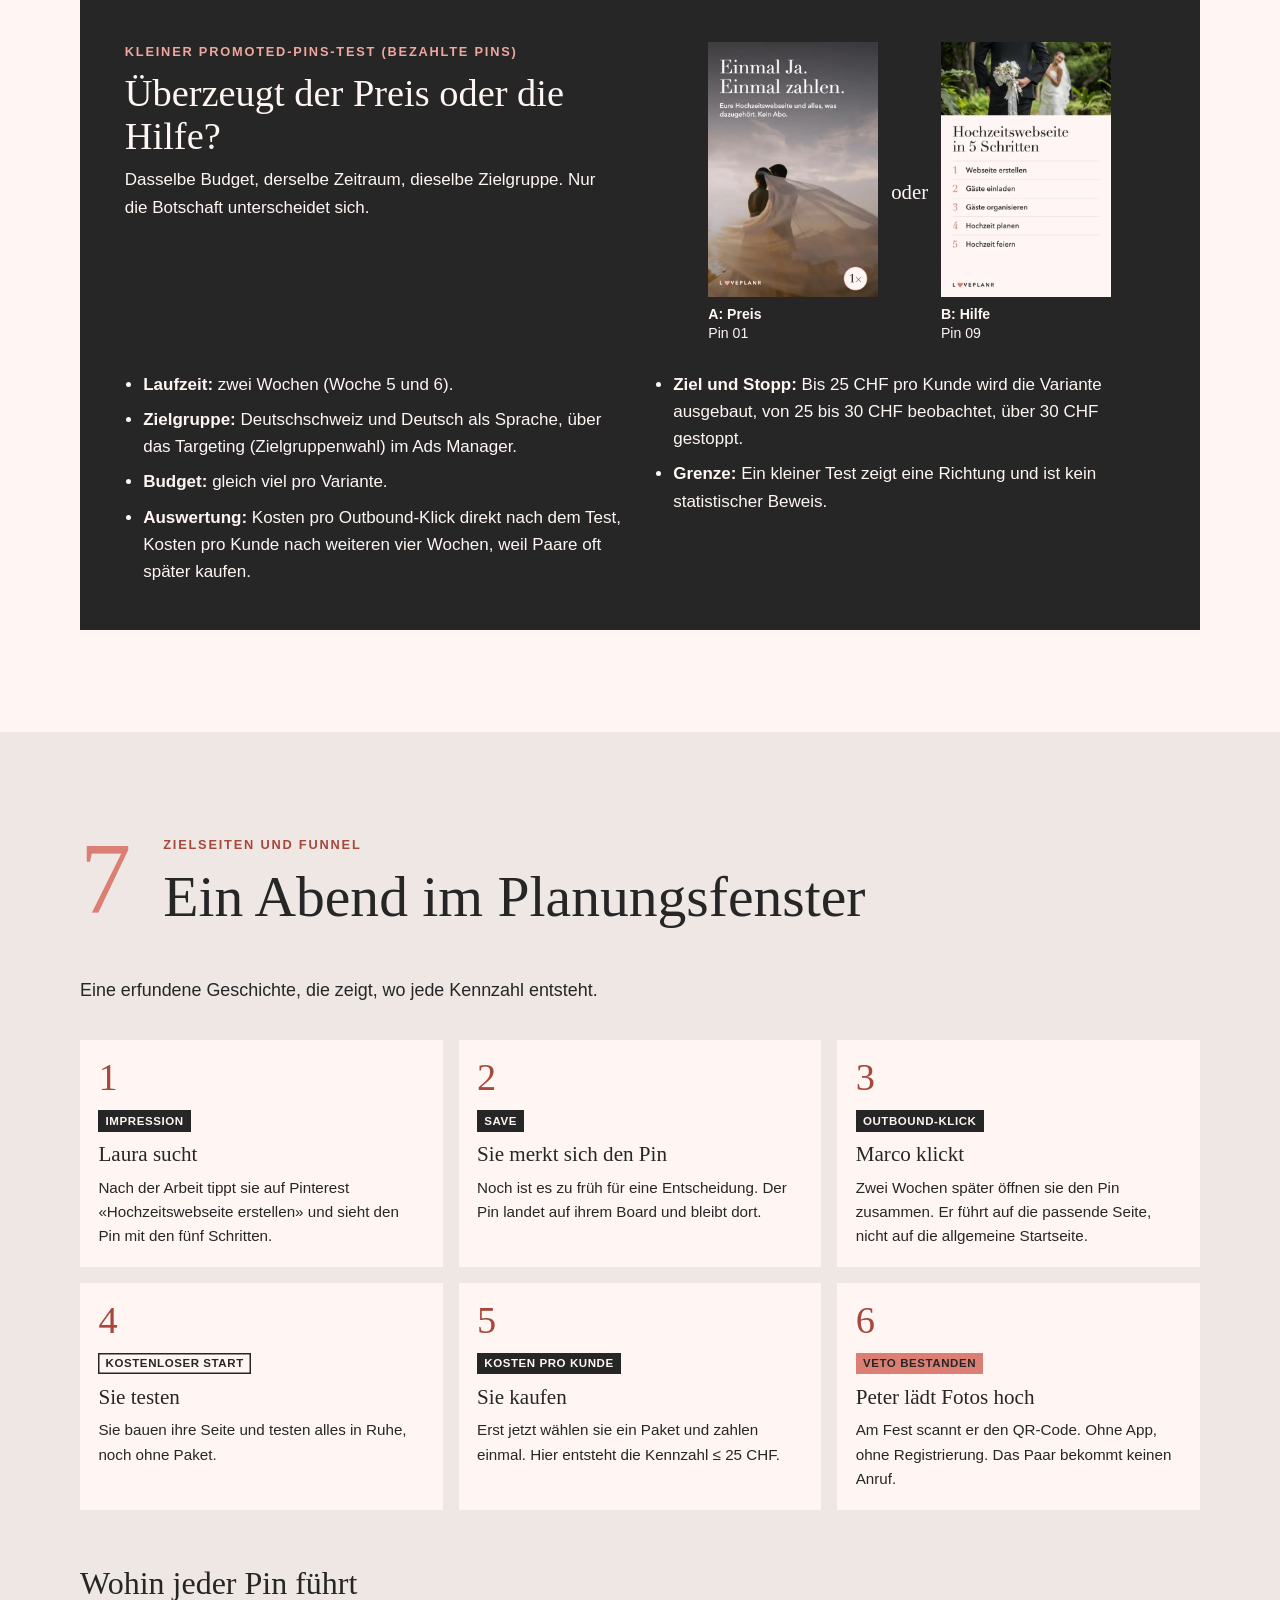
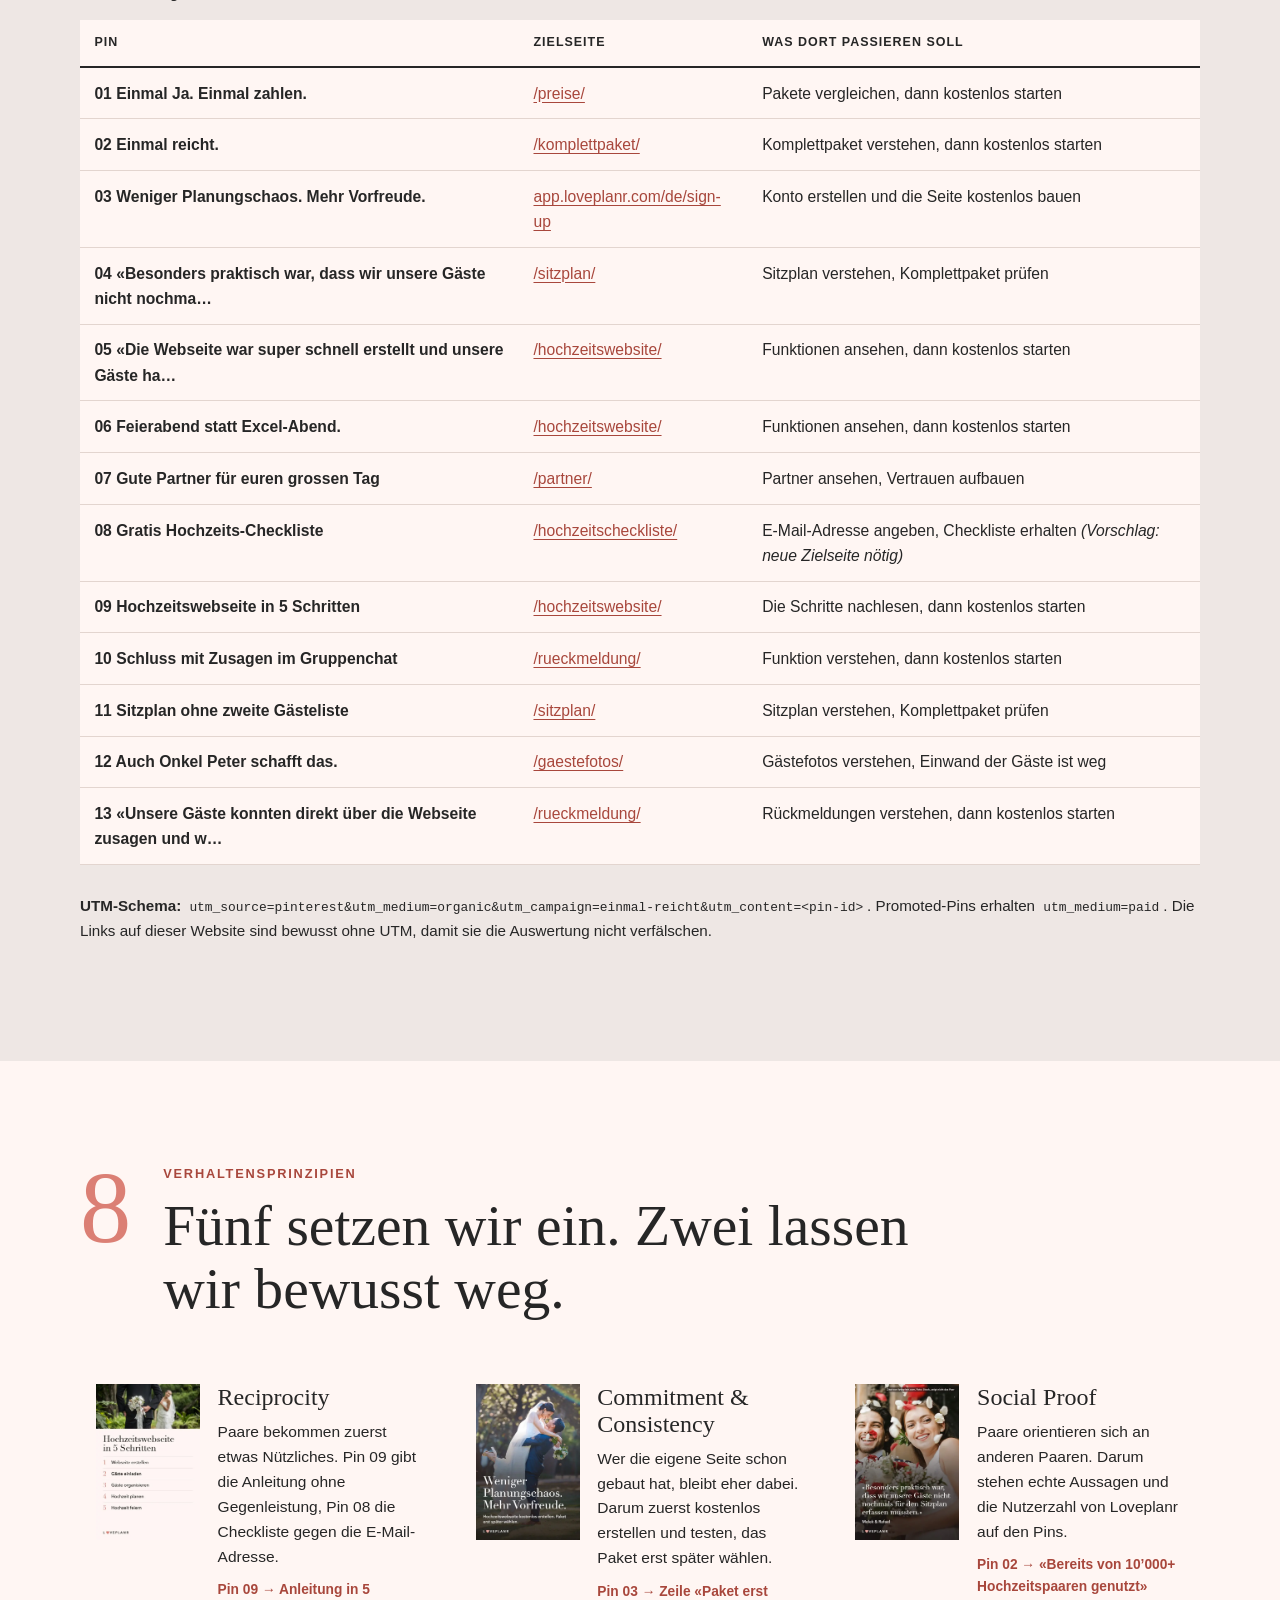
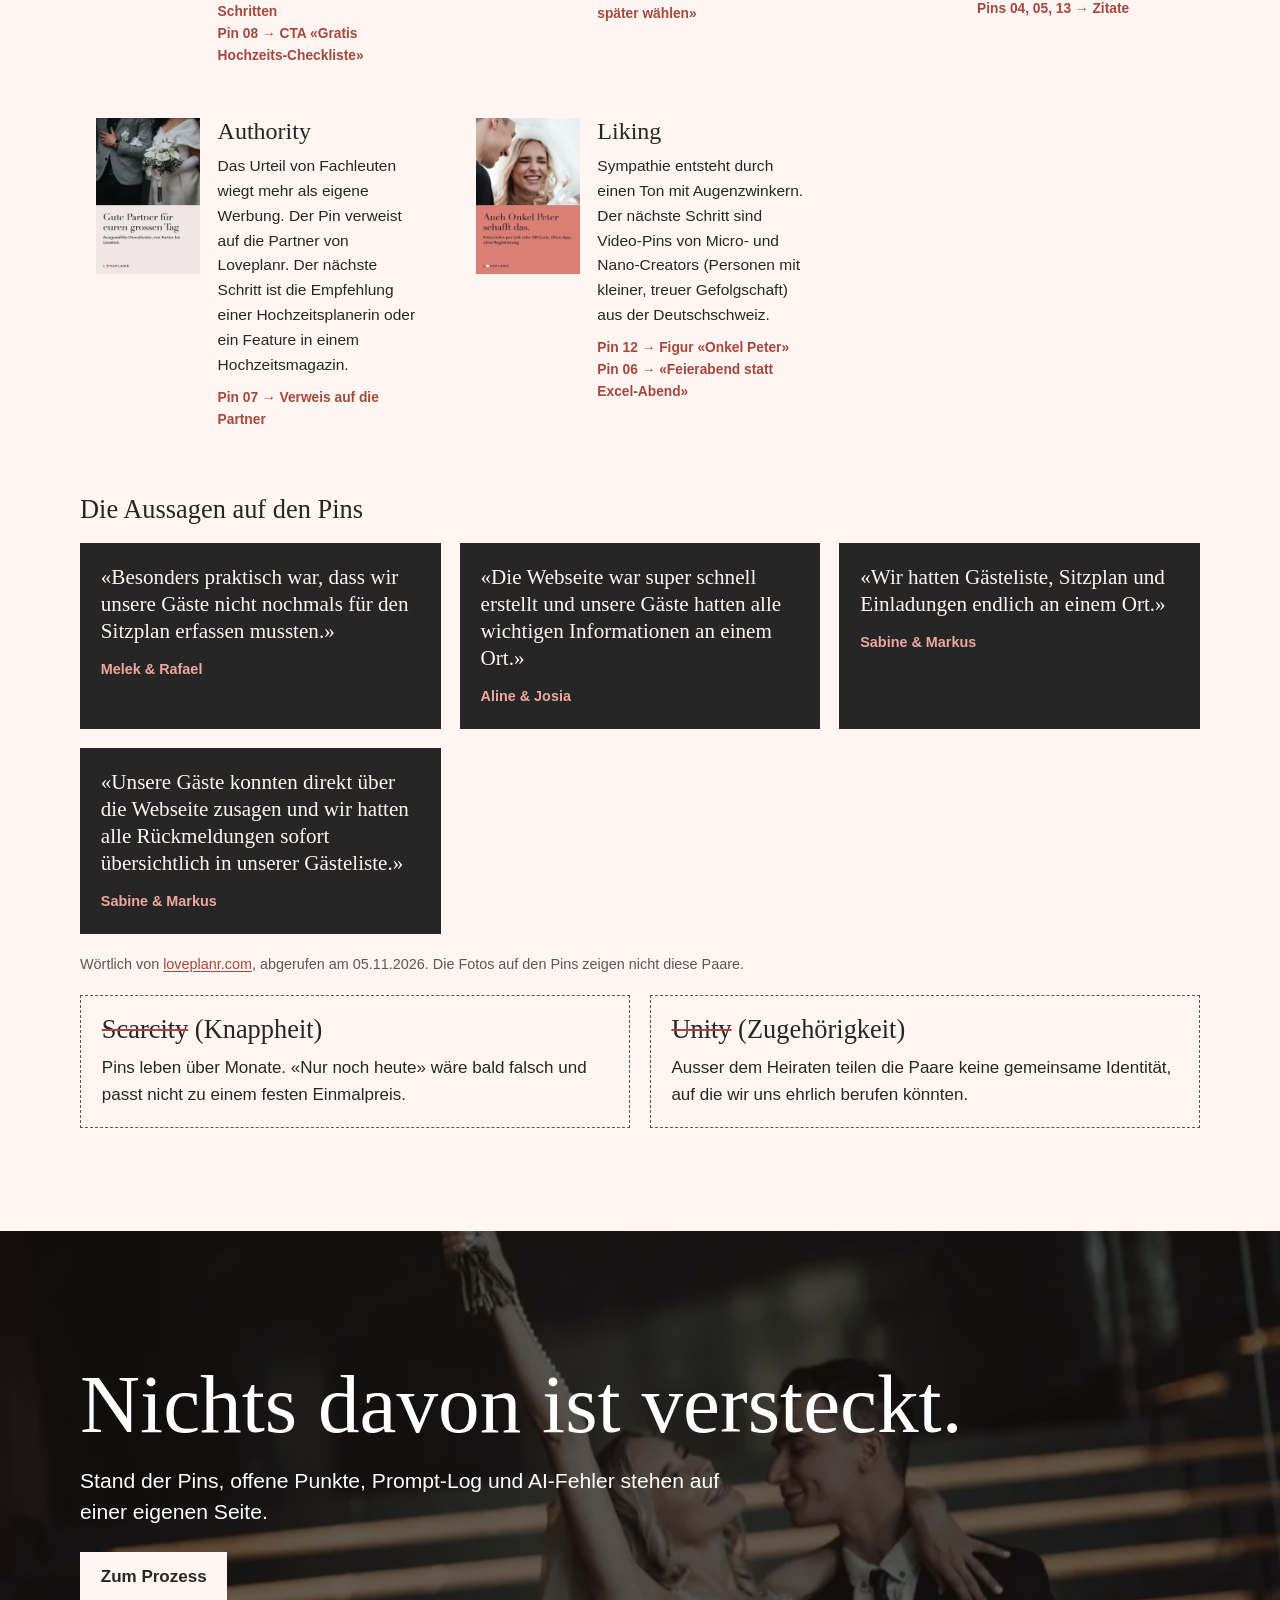
==== commit 1464982c: "Iteration 5: Widersprüche behoben, Pins ins Zentrum, Prozess auf Unterseite Prompt: Rollen-Prompt «S" ====
--- a/index.html
+++ b/index.html
@@ -4,46 +4,230 @@
 <meta charset="utf-8">
 <meta name="viewport" content="width=device-width, initial-scale=1">
 <title>Einmal reicht. Pinterest-Kampagne für Loveplanr</title>
-<meta name="description" content="Studentisches Kampagnenkonzept (ZHAW, DMSU HS 2026, Team 4): Boards, zwölf Pins, Keywords, Kalender und Funnel für Loveplanr auf Pinterest.">
+<meta name="description" content="Studentisches Kampagnenkonzept (ZHAW, DMSU HS 2026, Team 4): zwölf Pins, Boards, Keywords, Kalender und Funnel für Loveplanr auf Pinterest.">
 <meta name="robots" content="noindex">
 <meta property="og:title" content="Einmal reicht. Pinterest-Kampagne für Loveplanr">
 <meta property="og:description" content="Einmal Ja, Gäste einmal erfassen, einmal zahlen. Studentisches Kampagnenkonzept, ZHAW DMSU HS 2026, Team 4.">
 <meta property="og:image" content="https://xn--lve-sna.ch/assets/img/hero-900.jpg">
 <meta property="og:type" content="website">
 <link rel="icon" href="data:image/svg+xml,%3Csvg xmlns='http://www.w3.org/2000/svg' viewBox='0 0 32 29'%3E%3Cpath fill='%23db7f74' d='M16 29S0 19 0 8.5C0 3.7 3.7 0 8.3 0 11.4 0 14.3 1.7 16 4.4 17.7 1.7 20.6 0 23.7 0 28.3 0 32 3.7 32 8.5 32 19 16 29 16 29z'/%3E%3C/svg%3E">
-<link rel="preload" as="image" href="assets/img/hero-900.jpg" imagesrcset="assets/img/hero-900.jpg 1000w, assets/img/hero.jpg 1900w" imagesizes="100vw">
+<link rel="preload" as="image" type="image/webp" href="assets/img/hero-900.webp" imagesrcset="assets/img/hero-900.webp 1000w, assets/img/hero.webp 1900w" imagesizes="100vw">
 <link rel="stylesheet" href="assets/site.css">
 </head>
 <body>
 <a class="skip" href="#inhalt">Zum Inhalt</a>
 
 <header class="top">
-  <a class="mark" href="#start" aria-label="Zum Seitenanfang">Einmal reicht<span aria-hidden="true">.</span></a>
+  <a class="mark" href="#start">Einmal reicht<span aria-hidden="true">.</span></a>
   <nav aria-label="Bereiche">
+    <a href="#pins">Pins</a>
     <a href="#ausgangslage">Ausgangslage</a>
     <a href="#kpi">KPIs</a>
     <a href="#boards">Boards</a>
-    <a href="#pins">Pins</a>
     <a href="#keywords">Keywords</a>
     <a href="#kalender">Kalender</a>
     <a href="#funnel">Funnel</a>
     <a href="#prinzipien">Prinzipien</a>
-    <a href="#prozess">Prozess</a>
+    <a href="prozess/">Prozess</a>
   </nav>
 </header>
 
 <section class="hero" id="start">
-  <img src="assets/img/hero-900.jpg" srcset="assets/img/hero-900.jpg 1000w, assets/img/hero.jpg 1900w" sizes="100vw" width="1900" height="1268" alt="Stock-Foto: Brautpaar steht sich im Grünen gegenüber und lächelt sich an." fetchpriority="high">
+  <img src="assets/img/hero-900.webp" srcset="assets/img/hero-900.webp 1000w, assets/img/hero.webp 1900w" sizes="100vw" width="1900" height="1268" alt="Brautpaar steht sich im Grünen gegenüber und lächelt sich an." fetchpriority="high">
   <div class="hero-txt">
     <p class="eyebrow">Pinterest-Kampagne für Loveplanr</p>
     <h1>Einmal<br>reicht.</h1>
-    <p class="lead">Ein Paar sagt einmal Ja, erfasst seine Gäste einmal und zahlt einmal. Diese Kampagne erzählt das dort, wo Paare ihre Hochzeit planen: auf Pinterest.</p>
-    <p class="cta"><a class="btn" href="#pins">Die 12 Pins ansehen</a><a class="btn ghost" href="#ausgangslage">Zur Strategie</a></p>
-  </div>
-  <p class="hero-note">Studentisches Konzept, ZHAW DMSU HS 2026, Team 4. Noch nicht live auf Pinterest und kein offizieller Auftritt von Loveplanr.</p>
+    <p class="lead">Ein Paar sagt einmal Ja, erfasst seine Gäste einmal und zahlt einmal.</p>
+    <p class="hero-note">Studentisches Konzept, ZHAW DMSU HS 2026, Team 4. Kein offizieller Auftritt von Loveplanr.</p>
+  </div>
 </section>
 
 <main id="inhalt">
+
+<section class="kurz" aria-labelledby="kurz-h">
+  <div class="wrap">
+    <h2 id="kurz-h" class="eyebrow">Die Kampagne in 30 Sekunden</h2>
+    <ol class="kurz-liste">
+      <li><h3>Bottleneck <span>(Engpass)</span></h3><p>Paare suchen nur 6–12 Monate vor der Hochzeit nach Tools und kaufen einmal. Wer dann nicht auffindbar ist, geht leer aus.</p></li>
+      <li><h3>Warum Pinterest</h3><p>Eine visuelle Suchmaschine: Paare suchen dort aktiv, und Pins bleiben monatelang auffindbar.</p></li>
+      <li><h3>Kampagnenidee</h3><p><strong>«Einmal reicht.»</strong> Einmal Ja, Gäste einmal erfassen, einmal zahlen. Kein Abo.</p></li>
+      <li><h3>3 Kern-KPIs <span>(Kennzahlen)</span></h3><p>Impressions (Einblendungen), Outbound-Klicks (Klicks zu Loveplanr), Kosten pro Kunde <strong>≤ 25 CHF</strong>.</p></li>
+    </ol>
+    <p class="cta"><a class="btn dark" href="#pins">Die 12 Pins ansehen</a></p>
+  </div>
+</section>
+
+<section class="sec tint" id="pins">
+  <div class="wrap">
+    <header class="head"><span class="no">1</span><div><p class="eyebrow">Pin-Set</p><h2>Zwölf Pins, eine Idee</h2></div></header>
+    <p class="intro">Ein Pin ist ein Bild mit Link, das Paare auf Pinterest finden und speichern. Jeder Pin hat Titel, Beschreibung, Keywords (Suchbegriffe) und ein Ziel. <a href="assets/pins/pin-set.csv" download>Alle Pins als CSV</a>, mit Links zum Hochladen.</p>
+    <dl class="legende">
+      <div><dt>Boards</dt><dd>Hero (Lancierung), Hub (Stimmen von Paaren), Help (Anleitungen)</dd></div>
+      <div><dt>Prinzipien</dt><dd>Reciprocity (Gegenseitigkeit), Commitment &amp; Consistency (Selbstbindung), Social Proof (Orientierung an anderen), Liking (Sympathie), Authority (Autorität)</dd></div>
+      <div><dt>Begriffe</dt><dd>CTA (Handlungsaufforderung), RSVP (Zu- oder Absage zur Einladung)</dd></div>
+    </dl>
+    <div class="wall">
+      <input type="radio" name="f" id="f-all" checked><label for="f-all">Alle 12</label>
+      <input type="radio" name="f" id="f-hero"><label for="f-hero">Hero 3</label>
+      <input type="radio" name="f" id="f-hub"><label for="f-hub">Hub 5</label>
+      <input type="radio" name="f" id="f-help"><label for="f-help">Help 4</label>
+      <div class="pins">
+<!-- PINS:START -->
+<article class="pin hero-p">
+<a class="bild" href="assets/pins/01-einmal-ja.jpg" aria-label="Pin 01 in voller Grösse öffnen"><img src="assets/pins/01-einmal-ja-500.webp" width="500" height="750" loading="lazy" alt="Pin 01: Einmal Ja. Einmal zahlen. Eure Hochzeitswebseite und alles, was dazugehört. Kein Abo."></a>
+<p class="pin-tag">01 · Hero</p>
+<h3>Hochzeitswebseite ohne Abo: einmal Ja, einmal zahlen</h3>
+<p class="pz"><strong>Commitment &amp; Consistency</strong> → Beschreibung «Kostenlos ausprobieren»</p>
+<details><summary>Beschreibung und Keywords</summary>
+<p>Hochzeitswebseite, Rückmeldungen, Gästeliste, Wunschliste und Fotogalerie an einem Ort. Ab CHF 149, einmalig und ohne Abo. Kostenlos ausprobieren, Paket erst später wählen.</p>
+<p><strong>Keywords:</strong> Hochzeitswebseite, Hochzeitswebseite erstellen, Hochzeit planen Schweiz</p>
+</details>
+</article>
+<article class="pin hero-p">
+<a class="bild" href="assets/pins/02-einmal-reicht.jpg" aria-label="Pin 02 in voller Grösse öffnen"><img src="assets/pins/02-einmal-reicht-500.webp" width="500" height="750" loading="lazy" alt="Pin 02: Bereits von 10’000+ Hochzeitspaaren genutzt. Einmal reicht. Gäste einmal erfassen. Der Rest baut darauf auf. Angabe von loveplanr.com, Foto: Stock."></a>
+<p class="pin-tag">02 · Hero</p>
+<h3>Hochzeit an einem Ort planen: Gäste nur einmal erfassen</h3>
+<p class="pz"><strong>Social Proof</strong> → Hinweis «Bereits von 10’000+ Hochzeitspaaren genutzt»</p>
+<p class="pin-note">Angabe von loveplanr.com, Foto: Stock</p><details><summary>Beschreibung und Keywords</summary>
+<p>Bereits von 10’000+ Hochzeitspaaren genutzt. Webseite, Rückmeldungen, Sitzplan, Checkliste, Budget und digitale Karten im Komplettpaket. CHF 249, einmalig und ohne Abo. Die Gästeliste erfasst ihr nur einmal.</p>
+<p><strong>Keywords:</strong> Hochzeit planen, Hochzeitsplanung Tools, Gästeliste Hochzeit</p>
+</details>
+</article>
+<article class="pin hero-p">
+<a class="bild" href="assets/pins/03-mehr-vorfreude.jpg" aria-label="Pin 03 in voller Grösse öffnen"><img src="assets/pins/03-mehr-vorfreude-500.webp" width="500" height="750" loading="lazy" alt="Pin 03: Weniger Planungschaos. Mehr Vorfreude. Hochzeitswebseite kostenlos erstellen. Paket erst später wählen."></a>
+<p class="pin-tag">03 · Hero</p>
+<h3>Hochzeitswebseite kostenlos erstellen, Paket erst später wählen</h3>
+<p class="pz"><strong>Commitment &amp; Consistency</strong> → Zeile «Paket erst später wählen»</p>
+<details><summary>Beschreibung und Keywords</summary>
+<p>Startet mit eurer Hochzeitswebseite und testet alle Funktionen in Ruhe. Erst wenn ihr bereit seid, wählt ihr das passende Paket. Einmalig bezahlt, ohne Abo.</p>
+<p><strong>Keywords:</strong> Hochzeitswebseite erstellen, Hochzeitshomepage, Hochzeit Ideen</p>
+</details>
+</article>
+<article class="pin hub-p">
+<a class="bild" href="assets/pins/04-melek-rafael.jpg" aria-label="Pin 04 in voller Grösse öffnen"><img src="assets/pins/04-melek-rafael-500.webp" width="500" height="750" loading="lazy" alt="Pin 04: «Besonders praktisch war, dass wir unsere Gäste nicht nochmals für den Sitzplan erfassen mussten.» Melek &amp; Rafael Zitat von loveplanr.com, Foto: Stock, zeigt nicht das Paar."></a>
+<p class="pin-tag">04 · Hub</p>
+<h3>Sitzplan Hochzeit: Gäste nicht nochmals erfassen, sagen Melek &amp; Rafael</h3>
+<p class="pz"><strong>Social Proof</strong> → Zitat von Melek &amp; Rafael</p>
+<p class="pin-note">Zitat von loveplanr.com, Foto: Stock, zeigt nicht das Paar</p><details><summary>Beschreibung und Keywords</summary>
+<p>«Besonders praktisch war, dass wir unsere Gäste nicht nochmals für den Sitzplan erfassen mussten.» Melek &amp; Rafael über Loveplanr. Eure Gästeliste fliesst direkt in den Sitzplan.</p>
+<p><strong>Keywords:</strong> Sitzplan Hochzeit, Hochzeitsplanung Erfahrungen, Hochzeit Schweiz</p>
+</details>
+</article>
+<article class="pin hub-p">
+<a class="bild" href="assets/pins/05-aline-josia.jpg" aria-label="Pin 05 in voller Grösse öffnen"><img src="assets/pins/05-aline-josia-500.webp" width="500" height="750" loading="lazy" alt="Pin 05: «Die Webseite war super schnell erstellt und unsere Gäste hatten alle wichtigen Informationen an einem Ort.» Aline &amp; Josia Zitat von loveplanr.com, Foto: Stock, zeigt nicht das Paar."></a>
+<p class="pin-tag">05 · Hub</p>
+<h3>Hochzeitswebseite schnell erstellt: die Erfahrung von Aline &amp; Josia</h3>
+<p class="pz"><strong>Social Proof</strong> → Zitat von Aline &amp; Josia</p>
+<p class="pin-note">Zitat von loveplanr.com, Foto: Stock, zeigt nicht das Paar</p><details><summary>Beschreibung und Keywords</summary>
+<p>«Die Webseite war super schnell erstellt und unsere Gäste hatten alle wichtigen Informationen an einem Ort.» Aline &amp; Josia über Loveplanr. Designs ansehen und kostenlos starten.</p>
+<p><strong>Keywords:</strong> Hochzeitswebseite erstellen, Hochzeitswebseite Beispiele, Hochzeitshomepage Inspiration</p>
+</details>
+</article>
+<article class="pin hub-p">
+<a class="bild" href="assets/pins/06-feierabend.jpg" aria-label="Pin 06 in voller Grösse öffnen"><img src="assets/pins/06-feierabend-500.webp" width="500" height="750" loading="lazy" alt="Pin 06: Feierabend statt Excel-Abend. «Wir hatten Gästeliste, Sitzplan und Einladungen endlich an einem Ort.» Sabine &amp; Markus Zitat von loveplanr.com, Foto: Stock, zeigt nicht das Paar."></a>
+<p class="pin-tag">06 · Hub</p>
+<h3>Hochzeit planen ohne Excel: Webseite und Gäste an einem Ort</h3>
+<p class="pz"><strong>Liking</strong> → Augenzwinkern in «Feierabend statt Excel-Abend»</p>
+<p class="pin-note">Zitat von loveplanr.com, Foto: Stock, zeigt nicht das Paar</p><details><summary>Beschreibung und Keywords</summary>
+<p>«Wir hatten Gästeliste, Sitzplan und Einladungen endlich an einem Ort.» Sabine &amp; Markus über Loveplanr. So bleibt nach der Arbeit mehr Zeit für alles andere als für Tabellen.</p>
+<p><strong>Keywords:</strong> Hochzeit planen, Hochzeitsvorbereitung, Hochzeitsplanung Tools</p>
+</details>
+</article>
+<article class="pin hub-p">
+<a class="bild" href="assets/pins/07-partner.jpg" aria-label="Pin 07 in voller Grösse öffnen"><img src="assets/pins/07-partner-500.webp" width="500" height="750" loading="lazy" alt="Pin 07: Gute Partner für euren grossen Tag Ausgewählte Dienstleister, von Karten bis Location."></a>
+<p class="pin-tag">07 · Hub</p>
+<h3>Hochzeit Dienstleister: ausgewählte Partner für euren grossen Tag</h3>
+<p class="pz"><strong>Authority</strong> → Verweis auf die Partner von Loveplanr</p>
+<details><summary>Beschreibung und Keywords</summary>
+<p>Von Hochzeitskarten über Fotografie bis zur Location: Auf dieser Seite findet ihr ausgewählte Partner von Loveplanr.</p>
+<p><strong>Keywords:</strong> Hochzeit Dienstleister, Hochzeitsplanerin Schweiz, Hochzeitsplanung Tipps</p>
+</details>
+</article>
+<article class="pin help-p">
+<a class="bild" href="assets/pins/09-fuenf-schritte.jpg" aria-label="Pin 09 in voller Grösse öffnen"><img src="assets/pins/09-fuenf-schritte-500.webp" width="500" height="750" loading="lazy" alt="Pin 09: Hochzeitswebseite in 5 Schritten Webseite erstellen, Gäste einladen, Gäste organisieren, Hochzeit planen, Hochzeit feiern"></a>
+<p class="pin-tag">09 · Help</p>
+<h3>Hochzeitswebseite erstellen: Anleitung in 5 Schritten</h3>
+<p class="pz"><strong>Reciprocity</strong> → Anleitung in 5 Schritten, ohne Gegenleistung</p>
+<details><summary>Beschreibung und Keywords</summary>
+<p>Webseite erstellen, Gäste einladen, Gäste organisieren, Hochzeit planen, Hochzeit feiern. So kommt ihr Schritt für Schritt von der ersten Seite bis zum grossen Tag.</p>
+<p><strong>Keywords:</strong> Hochzeitswebseite erstellen, Hochzeitswebseite Anleitung, Hochzeit Tipps</p>
+</details>
+</article>
+<article class="pin help-p">
+<a class="bild" href="assets/pins/10-rueckmeldungen.jpg" aria-label="Pin 10 in voller Grösse öffnen"><img src="assets/pins/10-rueckmeldungen-500.webp" width="500" height="750" loading="lazy" alt="Pin 10: Schluss mit Zusagen im Gruppenchat Rückmeldungen online sammeln, mit euren eigenen Fragen."></a>
+<p class="pin-tag">10 · Help</p>
+<h3>Hochzeit RSVP: Zu- und Absagen online sammeln statt im Gruppenchat</h3>
+<p class="pz"><strong>Liking</strong> → gemeinsames Ärgernis «Zusagen im Gruppenchat»</p>
+<details><summary>Beschreibung und Keywords</summary>
+<p>Sammelt Zu- und Absagen eurer Gäste direkt online und stellt eure eigenen Fragen. So bleibt alles an einem Ort und niemand geht im Chat verloren.</p>
+<p><strong>Keywords:</strong> RSVP Hochzeit, Hochzeit Rückmeldung, Gästeliste Hochzeit</p>
+</details>
+</article>
+<article class="pin help-p">
+<a class="bild" href="assets/pins/11-sitzplan.jpg" aria-label="Pin 11 in voller Grösse öffnen"><img src="assets/pins/11-sitzplan-500.webp" width="500" height="750" loading="lazy" alt="Pin 11: Sitzplan ohne zweite Gästeliste Gäste einmal erfassen, im Sitzplan weiterverwenden."></a>
+<p class="pin-tag">11 · Help</p>
+<h3>Sitzplan Hochzeit erstellen, ohne die Gäste nochmals zu erfassen</h3>
+<p class="pz"><strong>Commitment &amp; Consistency</strong> → Zeile «Gäste einmal erfassen, im Sitzplan weiterverwenden»</p>
+<details><summary>Beschreibung und Keywords</summary>
+<p>Eure Gästeliste fliesst direkt in den Sitzplan, inklusive druckfertigem Saalplan. Enthalten im Komplettpaket.</p>
+<p><strong>Keywords:</strong> Sitzplan Hochzeit, Tischplan Hochzeit, Hochzeit Tischordnung</p>
+</details>
+</article>
+<article class="pin help-p">
+<a class="bild" href="assets/pins/12-onkel-peter.jpg" aria-label="Pin 12 in voller Grösse öffnen"><img src="assets/pins/12-onkel-peter-500.webp" width="500" height="750" loading="lazy" alt="Pin 12: Auch Onkel Peter schafft das. Fotos teilen per Link oder QR-Code. Ohne App, ohne Registrierung."></a>
+<p class="pin-tag">12 · Help</p>
+<h3>Hochzeitsfotos von Gästen sammeln: ohne App, ohne Registrierung</h3>
+<p class="pz"><strong>Liking</strong> → Figur «Onkel Peter»</p>
+<details><summary>Beschreibung und Keywords</summary>
+<p>Teilt den Galerie-Link oder QR-Code auf der Einladung oder am Fest. Eure Gäste laden ihre Fotos und Videos hoch, ganz ohne App und ohne Registrierung.</p>
+<p><strong>Keywords:</strong> Hochzeitsfotos Gäste, Hochzeit Fotogalerie, QR-Code Hochzeit Fotos</p>
+</details>
+</article>
+<article class="pin hub-p">
+<a class="bild" href="assets/pins/13-sabine-markus.jpg" aria-label="Pin 13 in voller Grösse öffnen"><img src="assets/pins/13-sabine-markus-500.webp" width="500" height="750" loading="lazy" alt="Pin 13: «Unsere Gäste konnten direkt über die Webseite zusagen und wir hatten alle Rückmeldungen sofort übersichtlich in unserer Gästeliste.» Sabine &amp; Markus Zitat von loveplanr.com, Foto: Stock, zeigt nicht das Paar."></a>
+<p class="pin-tag">13 · Hub</p>
+<h3>Hochzeit RSVP: alle Rückmeldungen übersichtlich, sagen Sabine &amp; Markus</h3>
+<p class="pz"><strong>Social Proof</strong> → Zitat von Sabine &amp; Markus</p>
+<p class="pin-note">Zitat von loveplanr.com, Foto: Stock, zeigt nicht das Paar</p><details><summary>Beschreibung und Keywords</summary>
+<p>«Unsere Gäste konnten direkt über die Webseite zusagen und wir hatten alle Rückmeldungen sofort übersichtlich in unserer Gästeliste.» Sabine &amp; Markus über Loveplanr.</p>
+<p><strong>Keywords:</strong> RSVP Hochzeit, Hochzeit Rückmeldung, Hochzeitsplanung Erfahrungen</p>
+</details>
+</article>
+<!-- PINS:END -->
+      </div>
+    </div>
+<!-- RESERVE:START -->
+<aside class="reserve">
+<a class="bild" href="assets/pins/08-gratis-checkliste.jpg" aria-label="Pin 08 in voller Grösse öffnen"><img src="assets/pins/08-gratis-checkliste-500.webp" width="500" height="750" loading="lazy" alt="Pin 08: Gratis Hochzeits-Checkliste Von der ersten Idee bis zum grossen Tag. Jetzt herunterladen."></a>
+<div>
+<p class="eyebrow">Pin 08 · Vorschlag: neue Zielseite nötig</p>
+<h3>Gratis Hochzeits-Checkliste zum Herunterladen</h3>
+<p class="pz"><strong>Reciprocity</strong> → CTA «Gratis Hochzeits-Checkliste»</p>
+<p>Dieser Pin ist gestaltet, aber nicht eingeplant. Er gehört zur Kampagne, sobald eine Zielseite die Checkliste gegen die E-Mail-Adresse abgibt.</p>
+</div>
+</aside>
+<!-- RESERVE:END -->
+<!-- MOCK:START -->
+<div class="mock">
+<div class="mock-txt">
+<p class="eyebrow">Mockup, kein Screenshot</p>
+<h3>So erscheint Pin 09 bei der Suche «Hochzeitswebseite erstellen»</h3>
+<p>Das Keyword steht vorne im Titel, damit es auch nach rund 40 Zeichen noch sichtbar ist. Der Text im Bild beantwortet die Suche auf den ersten Blick.</p>
+<p class="klein">Vereinfachte Darstellung des Teams. Die grauen Flächen stehen für andere Treffer. Eine Position in den Resultaten ist damit nicht belegt.</p>
+</div>
+<figure class="mock-feed" aria-label="Mockup eines Suchresultats mit Pin 09 und grauen Flächen für andere Treffer">
+<div class="mock-such" aria-hidden="true">Hochzeitswebseite erstellen</div>
+<div class="mock-grid">
+<div class="mock-leer h1" aria-hidden="true">Anderer Treffer</div>
+<div class="mock-pin"><img src="assets/pins/09-fuenf-schritte-500.webp" width="500" height="750" loading="lazy" alt="Pin 09: Hochzeitswebseite in 5 Schritten Webseite erstellen, Gäste einladen, Gäste organisieren, Hochzeit planen, Hochzeit feiern"><p>Hochzeitswebseite erstellen: Anleitung i…</p></div>
+<div class="mock-leer h2" aria-hidden="true">Anderer Treffer</div>
+<div class="mock-leer h3" aria-hidden="true">Anderer Treffer</div>
+</div>
+</figure>
+</div>
+<!-- MOCK:END -->
+  </div>
+</section>
 
 <section class="idee" aria-label="Die Kampagnenidee">
   <div class="wrap trio">
@@ -55,34 +239,40 @@
 
 <section class="sec" id="ausgangslage">
   <div class="wrap">
-    <header class="head"><span class="no">1</span><div><p class="eyebrow">Ausgangslage</p><h2>Das Produkt ist da. Das Zeitfenster ist kurz.</h2></div></header>
+    <header class="head"><span class="no">2</span><div><p class="eyebrow">Ausgangslage</p><h2>Das Produkt ist da. Das Zeitfenster ist kurz.</h2></div></header>
 
     <div class="cols">
       <div>
         <h3>Das Start-up</h3>
-        <p><a href="https://loveplanr.com">Loveplanr</a> bündelt digitale Hochzeits-Tools auf einer Plattform für Paare im DACH-Raum: Hochzeitswebseite, Rückmeldungen, Gästeliste, Wunschliste, Hochzeitslogo und Fotogalerie mit Gästeupload. Das Komplettpaket ergänzt Gästegruppen, Sitzplan, Checkliste, Budgetrechner und digitale Karten.</p>
+        <p><a href="https://loveplanr.com">Loveplanr</a> bündelt digitale Hochzeits-Tools auf einer Plattform für Paare im DACH-Raum (Deutschland, Österreich, Schweiz): Hochzeitswebseite, Rückmeldungen, Gästeliste, Wunschliste, Hochzeitslogo und Fotogalerie mit Gästeupload. Das Komplettpaket ergänzt Gästegruppen, Sitzplan, Checkliste, Budgetrechner und digitale Karten.</p>
         <p>Der Unterschied ist das Preismodell: einmal bezahlen, kein Abo. Paare können kostenlos starten: «Erst wenn ihr bereit seid, wählt ihr das passende Paket.»</p>
       </div>
       <div>
         <h3>Der Engpass</h3>
-        <p>Der Engpass liegt ganz oben im Funnel, bei Reach und Awareness. Paare suchen nur während der Planung nach solchen Tools und kaufen einmal. Finden sie Loveplanr in dieser Zeit nicht, nehmen sie Gratis-Tools oder einen anderen Anbieter.</p>
+        <p>Der Engpass liegt ganz oben im Funnel (Weg vom ersten Kontakt bis zum Kauf), bei Reach (Reichweite) und Awareness (Bekanntheit). Paare suchen nur während der Planung nach solchen Tools und kaufen einmal. Finden sie Loveplanr in dieser Zeit nicht, nehmen sie Gratis-Tools oder einen anderen Anbieter.</p>
         <p>Der bisherige Social-Media-Auftritt setzt auf Humor. Das Wertversprechen kommt dort zu kurz.</p>
       </div>
     </div>
 
-    <figure class="zeit" aria-labelledby="zeit-cap">
+    <figure class="zeit">
       <div class="zeit-bar" role="img" aria-label="Zeitstrahl von zwölf Monaten vor der Hochzeit bis zur Hochzeit. Das Planungsfenster liegt zwischen zwölf und sechs Monaten vorher.">
         <div class="fenster"><span>Planungsfenster: hier muss Loveplanr auffindbar sein</span></div>
         <div class="ziel" aria-hidden="true">♥</div>
       </div>
-      <div class="zeit-skala" aria-hidden="true"><span>12</span><span>9</span><span>6</span><span>3</span><span>Hochzeit</span></div>
-      <figcaption id="zeit-cap">Monate bis zur Hochzeit. Die Spanne von 6 bis 12 Monaten ist die Zielgruppen-Annahme des Teams, keine Messung.</figcaption>
+      <ol class="zeit-skala">
+        <li>12<span> Monate</span></li>
+        <li>9<span> Monate</span></li>
+        <li>6<span> Monate</span></li>
+        <li>3<span> Monate</span></li>
+        <li>Hochzeit</li>
+      </ol>
+      <figcaption>Zeit bis zur Hochzeit. Die Spanne von 6 bis 12 Monaten ist die Zielgruppen-Annahme des Teams, keine Messung.</figcaption>
     </figure>
 
     <div class="cols">
       <div>
         <h3>Das Kampagnenziel</h3>
-        <p>Loveplanr erscheint auf Pinterest, wenn ein Paar im Planungsfenster sucht. Der Pin führt zur passenden Seite, das Paar startet kostenlos und kauft später ein Paket. Die Kampagne rechnet sich, wenn ein neuer Kunde höchstens <strong>20–30 CHF</strong> kostet.</p>
+        <p>Loveplanr erscheint auf Pinterest, wenn ein Paar im Planungsfenster sucht. Der Pin führt zur passenden Seite, das Paar startet kostenlos und kauft später ein Paket. Die Kampagne rechnet sich, wenn ein neuer Kunde höchstens <strong>25 CHF</strong> kostet.</p>
       </div>
       <div>
         <h3>Warum Pinterest</h3>
@@ -93,291 +283,144 @@
     <h3 class="h-mid">Für wen wir das machen</h3>
     <div class="personas">
       <article class="persona">
-        <img class="p-img" src="assets/img/wald.jpg" width="900" height="600" loading="lazy" alt="Stock-Foto zur fiktiven Persona: Paar lächelt sich an und hält sich an den Händen.">
+        <img class="p-img" src="assets/img/wald.webp" width="900" height="600" loading="lazy" alt="Paar lächelt sich an und hält sich an den Händen.">
         <p class="tag">Käufer · fiktive Persona</p>
         <h4>Laura (33) &amp; Marco (31), Zürich</h4>
         <p>Beide berufstätig, mittleres bis gehobenes Budget, heiraten in 6–12 Monaten. Sie wollen den Überblick behalten und sich nicht durch mehrere Tools und Excel-Listen arbeiten.</p>
         <p class="pass"><strong>Was sie überzeugen muss:</strong> klarer Preis, kein Abo, alles an einem Ort.</p>
       </article>
       <article class="persona">
-        <img class="p-img" src="assets/img/gaeste.jpg" width="900" height="600" loading="lazy" alt="Stock-Foto: Brautpaar und Brautjungfer stehen Arm in Arm, ohne Gesichter im Bild.">
+        <img class="p-img" src="assets/img/gaeste.webp" width="900" height="600" loading="lazy" alt="Brautpaar und Brautjungfer stehen Arm in Arm, ohne Gesichter im Bild.">
         <p class="tag">Gast mit Veto · fiktive Persona</p>
         <h4>Peter (58), Onkel der Braut</h4>
         <p>Wenig techaffin. Wenn Peter scheitert, ruft Peter das Paar an. Darum entscheidet er mit, obwohl er nichts kauft: Er braucht einen Link, keine App und kein Konto.</p>
-        <p class="pass"><strong>Was belegt ist:</strong> Fotos laden Gäste laut Loveplanr «ohne App und ohne Registrierung» hoch. Ob das auch für Rückmeldungen gilt, klären wir mit den Gründern.</p>
+        <p class="pass"><strong>Was belegt ist:</strong> Fotos laden Gäste laut Loveplanr «ohne App und ohne Registrierung» hoch.</p>
       </article>
     </div>
   </div>
 </section>
 
-<div class="strip" aria-label="Bildstreifen mit Stock-Fotos">
-  <img src="assets/img/s-weizen.jpg" width="700" height="933" loading="lazy" alt="Stock-Foto: Brautpaar hält gemeinsam eine Weizenähre.">
-  <img src="assets/img/s-schleier.jpg" width="700" height="933" loading="lazy" alt="Stock-Foto: Hand der Braut mit Ring auf dem Schleier.">
-  <img src="assets/img/s-spitze.jpg" width="700" height="933" loading="lazy" alt="Stock-Foto: Braut im Spitzenkleid, die Hand des Bräutigams auf ihrer Schulter.">
-  <img src="assets/img/s-blumen.jpg" width="700" height="933" loading="lazy" alt="Stock-Foto: Bräutigam versteckt Blumen hinter dem Rücken, die Braut kommt lächelnd auf ihn zu.">
-  <img src="assets/img/s-bogen.jpg" width="700" height="933" loading="lazy" alt="Stock-Foto: Brautpaar vor einem Rosenbogen.">
+<div class="strip" role="group" aria-label="Bildstreifen mit Stock-Fotos">
+  <img src="assets/img/s-weizen.webp" width="700" height="933" loading="lazy" alt="Brautpaar hält gemeinsam eine Weizenähre.">
+  <img src="assets/img/s-schleier.webp" width="700" height="933" loading="lazy" alt="Hand der Braut mit Ring auf dem Schleier.">
+  <img src="assets/img/s-spitze.webp" width="700" height="933" loading="lazy" alt="Braut im Spitzenkleid, die Hand des Bräutigams auf ihrer Schulter.">
+  <img src="assets/img/s-blumen.webp" width="700" height="933" loading="lazy" alt="Bräutigam versteckt Blumen hinter dem Rücken, die Braut kommt lächelnd auf ihn zu.">
+  <img src="assets/img/s-bogen.webp" width="700" height="933" loading="lazy" alt="Brautpaar vor einem Rosenbogen.">
 </div>
 
 <section class="sec tint" id="kpi">
   <div class="wrap">
-    <header class="head"><span class="no">2</span><div><p class="eyebrow">KPIs</p><h2>Fünf Zahlen von der Sichtbarkeit bis zum Kauf</h2></div></header>
+    <header class="head"><span class="no">3</span><div><p class="eyebrow">KPIs</p><h2>Fünf Zahlen von der Sichtbarkeit bis zum Kauf</h2></div></header>
     <table class="tbl">
       <thead><tr><th scope="col">KPI</th><th scope="col">Frage dahinter</th><th scope="col">Funnel-Stufe</th><th scope="col">Quelle</th><th scope="col">Zielwert</th></tr></thead>
       <tbody>
         <tr><th scope="row">Impressions</th><td data-l="Frage">Werden wir bei passenden Suchen gefunden?</td><td data-l="Stufe">Reach</td><td data-l="Quelle">Pinterest Analytics</td><td data-l="Ziel">Basiswert aus Woche 1–4</td></tr>
-        <tr><th scope="row">Saves</th><td data-l="Frage">Merken sich Paare den Pin für später?</td><td data-l="Stufe">Awareness</td><td data-l="Quelle">Pinterest Analytics</td><td data-l="Ziel">Basiswert aus Woche 1–4</td></tr>
-        <tr><th scope="row">Outbound-Klicks</th><td data-l="Frage">Wechselt jemand vom Pin zu Loveplanr?</td><td data-l="Stufe">Interesse</td><td data-l="Quelle">Pinterest Analytics, UTM-Parameter</td><td data-l="Ziel">Basiswert aus Woche 1–4</td></tr>
-        <tr><th scope="row">Checklisten-Anmeldungen</th><td data-l="Frage">Gibt jemand für Hilfe seine E-Mail-Adresse an?</td><td data-l="Stufe">Lead</td><td data-l="Quelle">Formular der neuen Zielseite</td><td data-l="Ziel">Basiswert ab Start der Zielseite</td></tr>
-        <tr class="hi"><th scope="row">Kosten pro Kunde</th><td data-l="Frage">Rechnet sich die Kampagne?</td><td data-l="Stufe">Kauf</td><td data-l="Quelle">Ausgaben geteilt durch bezahlte Pakete aus der Kampagne</td><td data-l="Ziel"><strong>≤ 20–30 CHF</strong></td></tr>
+        <tr><th scope="row">Saves (Pin gemerkt)</th><td data-l="Frage">Merken sich Paare den Pin für später?</td><td data-l="Stufe">Awareness</td><td data-l="Quelle">Pinterest Analytics</td><td data-l="Ziel">Basiswert aus Woche 1–4</td></tr>
+        <tr><th scope="row">Outbound-Klicks</th><td data-l="Frage">Wechselt jemand vom Pin zu Loveplanr?</td><td data-l="Stufe">Interesse</td><td data-l="Quelle">Pinterest Analytics, UTM-Parameter (Kennzeichnung im Link)</td><td data-l="Ziel">Basiswert aus Woche 1–4</td></tr>
+        <tr><th scope="row">Checklisten-Anmeldungen</th><td data-l="Frage">Gibt jemand für Hilfe seine E-Mail-Adresse an?</td><td data-l="Stufe">Lead (Interessent mit Kontakt)</td><td data-l="Quelle">Formular der neuen Zielseite</td><td data-l="Ziel">Basiswert ab Start der Zielseite</td></tr>
+        <tr class="hi"><th scope="row">Kosten pro Kunde</th><td data-l="Frage">Rechnet sich die Kampagne?</td><td data-l="Stufe">Kauf</td><td data-l="Quelle">Ausgaben geteilt durch bezahlte Pakete aus der Kampagne</td><td data-l="Ziel"><strong>≤ 25 CHF</strong> (Stopp über 30 CHF)</td></tr>
       </tbody>
     </table>
     <div class="notes">
       <p><strong>Warum nur ein fixer Zielwert?</strong> Für die anderen vier KPIs haben wir keine belastbaren Vergleichszahlen und erfinden keine. Die ersten vier Wochen liefern die Basiswerte, danach setzen Team und Gründer die Ziele.</p>
-      <p><strong>Wo die Messung schwierig wird.</strong> Paare testen zuerst kostenlos und kaufen später. Klick und Kauf können also weit auseinanderliegen. Die Kosten pro Kunde lassen sich erst sauber rechnen, wenn Loveplanr die UTM-Werte bis zum Kauf weiterträgt. Das müssen wir mit den Gründern klären.</p>
+      <p><strong>Wo die Messung schwierig wird.</strong> Paare testen zuerst kostenlos und kaufen später. Klick und Kauf können also weit auseinanderliegen. Die Kosten pro Kunde lassen sich erst sauber rechnen, wenn die UTM-Werte bis zum Kauf erhalten bleiben.</p>
     </div>
   </div>
 </section>
 
 <section class="sec" id="boards">
   <div class="wrap">
-    <header class="head"><span class="no">3</span><div><p class="eyebrow">Board-Struktur</p><h2>Help hält die Kampagne am Leben. Hero gibt ihr den Start.</h2></div></header>
+    <header class="head"><span class="no">4</span><div><p class="eyebrow">Board-Struktur</p><h2>Help hält die Kampagne am Leben. Hero gibt ihr den Start.</h2></div></header>
+    <p class="intro">Boards sind die Pinnwände, auf denen Pins thematisch gesammelt sind.</p>
     <div class="boards">
       <article class="board b-hero">
-        <img class="b-img" src="assets/img/see.jpg" width="900" height="600" loading="lazy" alt="Stock-Foto: Brautpaar stösst vor einem Blumenbogen am See an.">
+        <img class="b-img" src="assets/img/see.webp" width="900" height="600" loading="lazy" alt="Brautpaar stösst vor einem Blumenbogen am See an.">
         <p class="tag">Hero · Launch-Kampagne</p>
         <h3>Hochzeitswebseite ohne Abo</h3>
-        <p>Der laute Moment: drei Pins, die «Einmal reicht» setzen. Sie tragen den USP, und Pin 01 tritt im Promoted-Test gegen einen Hilfe-Pin an.</p>
+        <p>Der laute Moment: drei Pins, die «Einmal reicht» setzen. Sie tragen den USP (das Alleinstellungsmerkmal), und Pin 01 tritt im Promoted-Test gegen einen Hilfe-Pin an.</p>
         <p class="pass"><strong>3 Pins:</strong> 01 bis 03</p>
-        <p class="pass"><strong>Stand:</strong> bereit</p>
       </article>
       <article class="board b-hub">
-        <img class="b-img" src="assets/img/blueten.jpg" width="900" height="600" loading="lazy" alt="Stock-Foto: Lachendes Brautpaar im Regen aus roten und weissen Blütenblättern.">
-        <p class="tag">Hub · Echte Geschichten</p>
+        <img class="b-img" src="assets/img/blueten.webp" width="900" height="600" loading="lazy" alt="Lachendes Brautpaar im Regen aus roten und weissen Blütenblättern.">
+        <p class="tag">Hub · Stimmen von Paaren</p>
         <h3>Echte Hochzeiten mit Loveplanr</h3>
-        <p>Der Beweis: echte Aussagen von Paaren. Die Zitate stammen wörtlich von loveplanr.com, die Fotos sind als Symbolbild markiert. Längere Paar-Geschichten, Creatorinnen und Fachleute kommen dazu, sobald Material und Einwilligungen vorliegen.</p>
-        <p class="pass"><strong>4 Pins:</strong> 04 bis 07</p>
-        <p class="pass"><strong>Stand:</strong> gestaltet, Freigabe der Zitate offen</p>
+        <p>Der Beweis: echte Aussagen von Paaren, wörtlich von loveplanr.com, dazu die Partner von Loveplanr.</p>
+        <p class="pass"><strong>5 Pins:</strong> 04 bis 07 und 13</p>
       </article>
       <article class="board b-help">
-        <img class="b-img" src="assets/img/strauss.jpg" width="900" height="600" loading="lazy" alt="Stock-Foto: Braut hält einen weissen Strauss in den Händen.">
+        <img class="b-img" src="assets/img/strauss.webp" width="900" height="600" loading="lazy" alt="Braut hält einen weissen Strauss in den Händen.">
         <p class="tag">Help · Anleitungen und Checkliste</p>
         <h3>Hochzeit planen: Checklisten und Anleitungen</h3>
         <p>Das Fundament: Antworten auf konkrete Suchen. Diese Pins bringen über Monate Besuche und stehen darum zuerst im Kalender.</p>
-        <p class="pass"><strong>5 Pins:</strong> 08 bis 12</p>
-        <p class="pass"><strong>Stand:</strong> bereit, Pin 08 braucht eine neue Zielseite</p>
+        <p class="pass"><strong>4 Pins:</strong> 09 bis 12</p>
+        <p class="pass"><strong>Pin 08:</strong> Vorschlag: neue Zielseite nötig</p>
       </article>
     </div>
   </div>
 </section>
 
-<section class="sec tint" id="pins">
-  <div class="wrap">
-    <header class="head"><span class="no">4</span><div><p class="eyebrow">Pin-Set</p><h2>Zwölf Pins im Format 1000 × 1500 Pixel</h2></div></header>
-    <p class="intro">Jeder Pin hat Titel, Beschreibung, Keywords und ein Ziel. Alle sind gestaltet. Die Hub-Pins tragen echte Aussagen von Paaren, wörtlich von loveplanr.com. Da die Stock-Fotos nicht diese Paare zeigen, steht auf dem Bild «Symbolbild». Pin 08 wartet auf seine Zielseite. <a href="assets/pins/pin-set.csv">Alle Pins als CSV</a> (mit UTM-Links).</p>
-    <div class="wall">
-      <input type="radio" name="f" id="f-all" checked><label for="f-all">Alle 12</label>
-      <input type="radio" name="f" id="f-hero"><label for="f-hero">Hero 3</label>
-      <input type="radio" name="f" id="f-hub"><label for="f-hub">Hub 4</label>
-      <input type="radio" name="f" id="f-help"><label for="f-help">Help 5</label>
-      <div class="pins">
-<!-- PINS:START -->
-<article class="pin hero-p">
-<a class="bild" href="assets/pins/01-einmal-ja.jpg" aria-label="Pin 01 in voller Grösse"><img src="assets/pins/01-einmal-ja-500.jpg" width="500" height="750" loading="lazy" alt="Pin 01: Einmal Ja. Einmal zahlen. Eure Hochzeitswebseite und alles, was dazugehört. Kein Abo."></a>
-<p class="pin-tag"><span>01 · Hero</span></p>
-<h3>Hochzeitswebseite ohne Abo: einmal Ja, einmal zahlen</h3>
-<details><summary>Beschreibung und Keywords</summary>
-<p>Hochzeitswebseite, Rückmeldungen, Gästeliste, Wunschliste und Fotogalerie an einem Ort. Ab CHF 149, einmalig und ohne Abo. Kostenlos ausprobieren, Paket erst später wählen.</p>
-<p><strong>Keywords:</strong> Hochzeitswebseite, Hochzeitswebseite erstellen, Hochzeit planen Schweiz</p>
-<p><strong>Prinzip:</strong> USP: einmaliger Preis</p>
-</details>
-</article>
-<article class="pin hero-p">
-<a class="bild" href="assets/pins/02-einmal-reicht.jpg" aria-label="Pin 02 in voller Grösse"><img src="assets/pins/02-einmal-reicht-500.jpg" width="500" height="750" loading="lazy" alt="Pin 02: Bereits von 10’000+ Hochzeitspaaren genutzt. Einmal reicht. Gäste einmal erfassen. Der Rest baut darauf auf."></a>
-<p class="pin-tag"><span>02 · Hero</span></p>
-<h3>Hochzeit an einem Ort planen: Gäste nur einmal erfassen</h3>
-<details><summary>Beschreibung und Keywords</summary>
-<p>Bereits von 10’000+ Hochzeitspaaren genutzt. Webseite, Rückmeldungen, Sitzplan, Checkliste, Budget und digitale Karten im Komplettpaket. CHF 249, einmalig und ohne Abo. Die Gästeliste erfasst ihr nur einmal.</p>
-<p><strong>Keywords:</strong> Hochzeit planen, Hochzeitsplanung Tools, Gästeliste Hochzeit</p>
-<p><strong>Prinzip:</strong> USP: alles an einem Ort, Social Proof</p>
-</details>
-</article>
-<article class="pin hero-p">
-<a class="bild" href="assets/pins/03-mehr-vorfreude.jpg" aria-label="Pin 03 in voller Grösse"><img src="assets/pins/03-mehr-vorfreude-500.jpg" width="500" height="750" loading="lazy" alt="Pin 03: Weniger Planungschaos. Mehr Vorfreude. Hochzeitswebseite kostenlos erstellen. Paket erst später wählen."></a>
-<p class="pin-tag"><span>03 · Hero</span></p>
-<h3>Hochzeitswebseite kostenlos erstellen, Paket erst später wählen</h3>
-<details><summary>Beschreibung und Keywords</summary>
-<p>Startet mit eurer Hochzeitswebseite und testet alle Funktionen in Ruhe. Erst wenn ihr bereit seid, wählt ihr das passende Paket. Einmalig bezahlt, ohne Abo.</p>
-<p><strong>Keywords:</strong> Hochzeitswebseite erstellen, Hochzeitshomepage, Hochzeit Ideen</p>
-<p><strong>Prinzip:</strong> Commitment &amp; Consistency</p>
-</details>
-</article>
-<article class="pin hub-p">
-<a class="bild" href="assets/pins/04-melek-rafael.jpg" aria-label="Pin 04 in voller Grösse"><img src="assets/pins/04-melek-rafael-500.jpg" width="500" height="750" loading="lazy" alt="Pin 04: «Besonders praktisch war, dass wir unsere Gäste nicht nochmals für den Sitzplan erfassen mussten.» Melek &amp; Rafael, auf loveplanr.com"></a>
-<p class="pin-tag"><span>04 · Hub</span><span class="warn">Freigabe offen</span></p>
-<h3>Sitzplan Hochzeit: Gäste nicht nochmals erfassen, sagen Melek &amp; Rafael</h3>
-<details><summary>Beschreibung und Keywords</summary>
-<p>«Besonders praktisch war, dass wir unsere Gäste nicht nochmals für den Sitzplan erfassen mussten.» Melek &amp; Rafael über Loveplanr. Eure Gästeliste fliesst direkt in den Sitzplan.</p>
-<p><strong>Keywords:</strong> Sitzplan Hochzeit, Hochzeitsplanung Erfahrungen, Hochzeit Schweiz</p>
-<p><strong>Prinzip:</strong> Social Proof</p>
-</details>
-</article>
-<article class="pin hub-p">
-<a class="bild" href="assets/pins/05-aline-josia.jpg" aria-label="Pin 05 in voller Grösse"><img src="assets/pins/05-aline-josia-500.jpg" width="500" height="750" loading="lazy" alt="Pin 05: «Die Webseite war super schnell erstellt und unsere Gäste hatten alle wichtigen Informationen an einem Ort.» Aline &amp; Josia, auf loveplanr.com"></a>
-<p class="pin-tag"><span>05 · Hub</span><span class="warn">Freigabe offen</span></p>
-<h3>Hochzeitswebseite schnell erstellt: die Erfahrung von Aline &amp; Josia</h3>
-<details><summary>Beschreibung und Keywords</summary>
-<p>«Die Webseite war super schnell erstellt und unsere Gäste hatten alle wichtigen Informationen an einem Ort.» Aline &amp; Josia über Loveplanr. Designs ansehen und kostenlos starten.</p>
-<p><strong>Keywords:</strong> Hochzeitswebseite erstellen, Hochzeitswebseite Beispiele, Hochzeitshomepage Inspiration</p>
-<p><strong>Prinzip:</strong> Social Proof</p>
-</details>
-</article>
-<article class="pin hub-p">
-<a class="bild" href="assets/pins/06-feierabend.jpg" aria-label="Pin 06 in voller Grösse"><img src="assets/pins/06-feierabend-500.jpg" width="500" height="750" loading="lazy" alt="Pin 06: Feierabend statt Excel-Abend. «Wir hatten Gästeliste, Sitzplan und Einladungen endlich an einem Ort.» Sabine &amp; Markus, auf loveplanr.com"></a>
-<p class="pin-tag"><span>06 · Hub</span><span class="warn">Startfassung</span></p>
-<h3>Hochzeit planen ohne Excel: Webseite und Gäste an einem Ort</h3>
-<details><summary>Beschreibung und Keywords</summary>
-<p>«Wir hatten Gästeliste, Sitzplan und Einladungen endlich an einem Ort.» Sabine &amp; Markus über Loveplanr. So bleibt nach der Arbeit mehr Zeit für alles andere als für Tabellen.</p>
-<p><strong>Keywords:</strong> Hochzeit planen, Hochzeitsvorbereitung, Hochzeitsplanung Tools</p>
-<p><strong>Prinzip:</strong> Social Proof, später Liking (mit Creatorin)</p>
-<p><strong>Später:</strong> Video-Pin einer Micro-Creatorin aus der Deutschschweiz, als Partnerschaft gekennzeichnet</p>
-</details>
-</article>
-<article class="pin hub-p">
-<a class="bild" href="assets/pins/07-partner.jpg" aria-label="Pin 07 in voller Grösse"><img src="assets/pins/07-partner-500.jpg" width="500" height="750" loading="lazy" alt="Pin 07: Gute Partner für euren grossen Tag Ausgewählte Dienstleister, von Karten bis Location."></a>
-<p class="pin-tag"><span>07 · Hub</span><span class="warn">Startfassung</span></p>
-<h3>Hochzeit Dienstleister: ausgewählte Partner für euren grossen Tag</h3>
-<details><summary>Beschreibung und Keywords</summary>
-<p>Von Hochzeitskarten über Fotografie bis zur Location: Auf dieser Seite findet ihr ausgewählte Partner von Loveplanr.</p>
-<p><strong>Keywords:</strong> Hochzeit Dienstleister, Hochzeitsplanerin Schweiz, Hochzeitsplanung Tipps</p>
-<p><strong>Prinzip:</strong> Authority (mit echter Empfehlung)</p>
-<p><strong>Später:</strong> Empfehlung einer Hochzeitsplanerin oder Feature in einem Hochzeitsmagazin</p>
-</details>
-</article>
-<article class="pin help-p">
-<a class="bild" href="assets/pins/08-gratis-checkliste.jpg" aria-label="Pin 08 in voller Grösse"><img src="assets/pins/08-gratis-checkliste-500.jpg" width="500" height="750" loading="lazy" alt="Pin 08: Gratis Hochzeits-Checkliste Von der ersten Idee bis zum grossen Tag. Jetzt herunterladen."></a>
-<p class="pin-tag"><span>08 · Help</span><span class="warn">Vorschlag</span></p>
-<h3>Gratis Hochzeits-Checkliste zum Herunterladen</h3>
-<details><summary>Beschreibung und Keywords</summary>
-<p>Behaltet den Überblick über eure Hochzeitsplanung: Checkliste gratis per E-Mail erhalten und direkt loslegen.</p>
-<p><strong>Keywords:</strong> Hochzeit Checkliste, Hochzeitscheckliste, Hochzeit planen Checkliste</p>
-<p><strong>Prinzip:</strong> Reciprocity</p>
-</details>
-</article>
-<article class="pin help-p">
-<a class="bild" href="assets/pins/09-fuenf-schritte.jpg" aria-label="Pin 09 in voller Grösse"><img src="assets/pins/09-fuenf-schritte-500.jpg" width="500" height="750" loading="lazy" alt="Pin 09: Hochzeitswebseite in 5 Schritten Webseite erstellen, Gäste einladen, Gäste organisieren, Hochzeit planen, Hochzeit feiern"></a>
-<p class="pin-tag"><span>09 · Help</span></p>
-<h3>Hochzeitswebseite erstellen: Anleitung in 5 Schritten</h3>
-<details><summary>Beschreibung und Keywords</summary>
-<p>Webseite erstellen, Gäste einladen, Gäste organisieren, Hochzeit planen, Hochzeit feiern. So kommt ihr Schritt für Schritt von der ersten Seite bis zum grossen Tag.</p>
-<p><strong>Keywords:</strong> Hochzeitswebseite erstellen, Hochzeitswebseite Anleitung, Hochzeit Tipps</p>
-<p><strong>Prinzip:</strong> Reciprocity (Hilfe ohne Gegenleistung)</p>
-</details>
-</article>
-<article class="pin help-p">
-<a class="bild" href="assets/pins/10-rueckmeldungen.jpg" aria-label="Pin 10 in voller Grösse"><img src="assets/pins/10-rueckmeldungen-500.jpg" width="500" height="750" loading="lazy" alt="Pin 10: Schluss mit Zusagen im Gruppenchat Rückmeldungen online sammeln, mit euren eigenen Fragen."></a>
-<p class="pin-tag"><span>10 · Help</span></p>
-<h3>Hochzeit RSVP: Zu- und Absagen online sammeln statt im Gruppenchat</h3>
-<details><summary>Beschreibung und Keywords</summary>
-<p>Sammelt Zu- und Absagen eurer Gäste direkt online und stellt eure eigenen Fragen. So bleibt alles an einem Ort und niemand geht im Chat verloren.</p>
-<p><strong>Keywords:</strong> RSVP Hochzeit, Hochzeit Rückmeldung, Gästeliste Hochzeit</p>
-<p><strong>Prinzip:</strong> Hilfe-Inhalt</p>
-</details>
-</article>
-<article class="pin help-p">
-<a class="bild" href="assets/pins/11-sitzplan.jpg" aria-label="Pin 11 in voller Grösse"><img src="assets/pins/11-sitzplan-500.jpg" width="500" height="750" loading="lazy" alt="Pin 11: Sitzplan ohne zweite Gästeliste Gäste einmal erfassen, im Sitzplan weiterverwenden."></a>
-<p class="pin-tag"><span>11 · Help</span></p>
-<h3>Sitzplan Hochzeit erstellen, ohne die Gäste nochmals zu erfassen</h3>
-<details><summary>Beschreibung und Keywords</summary>
-<p>Eure Gästeliste fliesst direkt in den Sitzplan, inklusive druckfertigem Saalplan. Enthalten im Komplettpaket.</p>
-<p><strong>Keywords:</strong> Sitzplan Hochzeit, Tischplan Hochzeit, Hochzeit Tischordnung</p>
-<p><strong>Prinzip:</strong> Hilfe-Inhalt</p>
-</details>
-</article>
-<article class="pin help-p">
-<a class="bild" href="assets/pins/12-onkel-peter.jpg" aria-label="Pin 12 in voller Grösse"><img src="assets/pins/12-onkel-peter-500.jpg" width="500" height="750" loading="lazy" alt="Pin 12: Auch Onkel Peter schafft das. Fotos teilen per Link oder QR-Code. Ohne App, ohne Registrierung."></a>
-<p class="pin-tag"><span>12 · Help</span></p>
-<h3>Hochzeitsfotos von Gästen sammeln: ohne App, ohne Registrierung</h3>
-<details><summary>Beschreibung und Keywords</summary>
-<p>Teilt den Galerie-Link oder QR-Code auf der Einladung oder am Fest. Eure Gäste laden ihre Fotos und Videos hoch, ganz ohne App und ohne Registrierung.</p>
-<p><strong>Keywords:</strong> Hochzeitsfotos Gäste, Hochzeit Fotogalerie, QR-Code Hochzeit Fotos</p>
-<p><strong>Prinzip:</strong> Einwand der Gäste auflösen</p>
-</details>
-</article>
-<!-- PINS:END -->
-      </div>
-    </div>
-  </div>
-</section>
-
-<section class="sec" id="keywords">
+<section class="sec tint" id="keywords">
   <div class="wrap">
     <header class="head"><span class="no">5</span><div><p class="eyebrow">SEO-Keywords</p><h2>Wir schreiben, was Paare ins Suchfeld tippen</h2></div></header>
+    <p class="intro">SEO heisst Suchmaschinenoptimierung: dafür sorgen, dass ein Inhalt bei passenden Suchen erscheint. Wir schreiben einheitlich «Hochzeitswebseite» wie Loveplanr. «Hochzeitswebsite» bleibt nur als Suchvariante in der Liste. Eine begründete Auswahl, keine gemessene Rangliste, darum ohne Suchvolumen.</p>
     <div class="kw">
       <article><h3>Hochzeitswebseite</h3><ul><li>Hochzeitswebseite</li><li>Hochzeitswebsite</li><li>Hochzeitshomepage</li><li>Hochzeitswebseite erstellen</li><li>Hochzeitswebseite Beispiele</li><li>Hochzeitswebseite Anleitung</li></ul></article>
       <article><h3>Gäste</h3><ul><li>Gästeliste Hochzeit</li><li>RSVP Hochzeit</li><li>Hochzeit Rückmeldung</li><li>Sitzplan Hochzeit</li><li>Tischplan Hochzeit</li><li>Hochzeit Tischordnung</li></ul></article>
       <article><h3>Planung</h3><ul><li>Hochzeit planen</li><li>Hochzeit planen Schweiz</li><li>Hochzeit Checkliste</li><li>Hochzeitscheckliste</li><li>Hochzeitsplanung Tools</li><li>Hochzeit Tipps</li></ul></article>
       <article><h3>Fotos</h3><ul><li>Hochzeitsfotos Gäste</li><li>Hochzeit Fotogalerie</li><li>QR-Code Hochzeit Fotos</li></ul></article>
-      <article><h3>Geschichten</h3><ul><li>echte Hochzeit</li><li>Hochzeit Schweiz</li><li>Hochzeitsplanerin Schweiz</li><li>Braut Schweiz</li></ul></article>
-    </div>
-    <div class="cols">
-      <div>
-        <h3>Wo die Begriffe stehen</h3>
-        <ol class="plain">
-          <li><strong>Pin-Titel:</strong> bis 100 Zeichen, Pinterest zeigt im Feed oft nur die ersten rund 40. Darum steht das Keyword vorne.</li>
-          <li><strong>Beschreibung:</strong> in ganzen Sätzen, nicht als Liste.</li>
-          <li><strong>Board-Name:</strong> beschreibt das Thema, zum Beispiel «Hochzeit planen».</li>
-          <li><strong>Text im Bild:</strong> sagt in wenigen Worten, was der Pin hilft zu lösen.</li>
-        </ol>
-      </div>
-      <div class="flag">
-        <h3>Noch zu prüfen</h3>
-        <p>Diese Liste ist eine begründete Auswahl, kein gemessenes Ranking. Wir zeigen darum keine Suchvolumen. Vor dem Start prüft das Team die Begriffe in Pinterest Trends, falls für die Schweiz verfügbar, und in den Suchvorschlägen von Pinterest. Auch die Schreibweise klären wir dort: Loveplanr verwendet «Hochzeitswebseite» und «Hochzeitswebsite» nebeneinander.</p>
-      </div>
-    </div>
-  </div>
-</section>
-
-<section class="sec tint" id="kalender">
+      <article><h3>Stimmen</h3><ul><li>Hochzeitsplanung Erfahrungen</li><li>Hochzeit Schweiz</li><li>Hochzeit Dienstleister</li><li>Hochzeitsplanerin Schweiz</li></ul></article>
+    </div>
+    <h3>Wo die Begriffe stehen</h3>
+    <ol class="plain vier">
+      <li><strong>Pin-Titel:</strong> bis 100 Zeichen, Pinterest zeigt im Feed oft nur die ersten rund 40. Darum steht das Keyword vorne.</li>
+      <li><strong>Beschreibung:</strong> in ganzen Sätzen, nicht als Liste.</li>
+      <li><strong>Board-Name:</strong> beschreibt das Thema, zum Beispiel «Hochzeit planen».</li>
+      <li><strong>Text im Bild:</strong> sagt in wenigen Worten, was der Pin löst.</li>
+    </ol>
+  </div>
+</section>
+
+<section class="sec" id="kalender">
   <div class="wrap">
     <header class="head"><span class="no">6</span><div><p class="eyebrow">Content-Kalender</p><h2>Acht Wochen: erst helfen, dann lancieren, dann testen</h2></div></header>
-    <p class="intro">Woche 1 beginnt, sobald die Gründer den Start festlegen. Paar-Geschichten und Empfehlungen ergänzen die Hub-Pins, sobald echtes Material vorliegt.</p>
+    <p class="intro">Woche 1 beginnt, sobald der Start festgelegt ist.</p>
     <table class="tbl cal">
       <thead><tr><th scope="col">Woche</th><th scope="col">Pins</th><th scope="col">Aufgabe</th><th scope="col">Danach prüfen</th></tr></thead>
       <tbody>
         <tr><th scope="row">1</th><td data-l="Pins">09 Fünf Schritte · 10 Rückmeldungen</td><td data-l="Aufgabe">Profil und drei Boards einrichten, UTM-Links testen</td><td data-l="Prüfen">Kommen die Klicks in der Auswertung an?</td></tr>
         <tr><th scope="row">2</th><td data-l="Pins">11 Sitzplan · 12 Onkel Peter</td><td data-l="Aufgabe">Help-Board vervollständigen</td><td data-l="Prüfen">Erste Impressions pro Keyword-Gruppe</td></tr>
         <tr><th scope="row">3</th><td data-l="Pins">01 Einmal Ja · 02 Einmal reicht</td><td data-l="Aufgabe">Launch der Kampagnenidee</td><td data-l="Prüfen">Saves und Klicks gegenüber Help-Pins</td></tr>
-        <tr><th scope="row">4</th><td data-l="Pins">03 Mehr Vorfreude</td><td data-l="Aufgabe">Direkter Weg zur kostenlosen Anmeldung</td><td data-l="Prüfen">Basiswerte festhalten, Ziele mit den Gründern setzen</td></tr>
-        <tr class="hi"><th scope="row">5</th><td data-l="Pins">08 Checkliste · 04 Melek &amp; Rafael</td><td data-l="Aufgabe">Start Promoted-Test, Checklisten-Zielseite live</td><td data-l="Prüfen">Erste Anmeldungen, Ausgaben pro Variante</td></tr>
+        <tr><th scope="row">4</th><td data-l="Pins">03 Mehr Vorfreude</td><td data-l="Aufgabe">Direkter Weg zur kostenlosen Anmeldung</td><td data-l="Prüfen">Basiswerte festhalten, Ziele setzen</td></tr>
+        <tr class="hi"><th scope="row">5</th><td data-l="Pins">13 Sabine &amp; Markus · 04 Melek &amp; Rafael</td><td data-l="Aufgabe">Start Promoted-Test (siehe unten), erste Stimmen von Paaren</td><td data-l="Prüfen">Ausgaben pro Variante, Saves der Zitat-Pins</td></tr>
         <tr class="hi"><th scope="row">6</th><td data-l="Pins">05 Aline &amp; Josia</td><td data-l="Aufgabe">Promoted-Test läuft weiter</td><td data-l="Prüfen">Testende, Kosten pro Klick je Variante</td></tr>
-        <tr><th scope="row">7</th><td data-l="Pins">06 Feierabend · 07 Partner</td><td data-l="Aufgabe">Creatorin und Hochzeitsplanerin für die echte Fassung anfragen</td><td data-l="Prüfen">Welche Hub-Themen werden gespeichert?</td></tr>
+        <tr><th scope="row">7</th><td data-l="Pins">06 Feierabend · 07 Partner</td><td data-l="Aufgabe">Creatorin und Hochzeitsplanerin für weitere Pins anfragen</td><td data-l="Prüfen">Welche Hub-Themen werden gespeichert?</td></tr>
         <tr><th scope="row">8</th><td data-l="Pins">Beste Pins neu gestaltet</td><td data-l="Aufgabe">Auswertung, gute Pins für Instagram wiederverwenden</td><td data-l="Prüfen">Was bleibt, was fällt weg, wie weiter?</td></tr>
       </tbody>
     </table>
     <aside class="test">
       <div>
-        <p class="eyebrow">Kleiner Promoted-Pins-Test</p>
+        <p class="eyebrow">Kleiner Promoted-Pins-Test (bezahlte Pins)</p>
         <h3>Überzeugt der Preis oder die Hilfe?</h3>
         <p>Dasselbe Budget, derselbe Zeitraum, dieselbe Zielgruppe. Nur die Botschaft unterscheidet sich.</p>
       </div>
       <div class="vs">
-        <figure><img src="assets/pins/01-einmal-ja-500.jpg" width="500" height="750" loading="lazy" alt="Pin 01: Einmal Ja. Einmal zahlen."><figcaption><strong>A: Preis</strong><br>Pin 01</figcaption></figure>
+        <figure><img src="assets/pins/01-einmal-ja-500.webp" width="500" height="750" loading="lazy" alt="Pin 01: Einmal Ja. Einmal zahlen."><figcaption><strong>A: Preis</strong><br>Pin 01</figcaption></figure>
         <span aria-hidden="true">oder</span>
-        <figure><img src="assets/pins/09-fuenf-schritte-500.jpg" width="500" height="750" loading="lazy" alt="Pin 09: Hochzeitswebseite in 5 Schritten."><figcaption><strong>B: Hilfe</strong><br>Pin 09</figcaption></figure>
+        <figure><img src="assets/pins/09-fuenf-schritte-500.webp" width="500" height="750" loading="lazy" alt="Pin 09: Hochzeitswebseite in 5 Schritten."><figcaption><strong>B: Hilfe</strong><br>Pin 09</figcaption></figure>
       </div>
       <ul class="plain">
         <li><strong>Laufzeit:</strong> zwei Wochen (Woche 5 und 6).</li>
-        <li><strong>Zielgruppe:</strong> Deutschschweiz und Deutsch als Sprache. Das Targeting prüfen wir im Ads Manager.</li>
-        <li><strong>Budget:</strong> legen die Gründer fest, und zwar gleich viel pro Variante.</li>
+        <li><strong>Zielgruppe:</strong> Deutschschweiz und Deutsch als Sprache, über das Targeting (Zielgruppenwahl) im Ads Manager.</li>
+        <li><strong>Budget:</strong> gleich viel pro Variante.</li>
         <li><strong>Auswertung:</strong> Kosten pro Outbound-Klick direkt nach dem Test, Kosten pro Kunde nach weiteren vier Wochen, weil Paare oft später kaufen.</li>
-        <li><strong>Stoppregel:</strong> Liegen die Kosten pro Kunde über 30 CHF, wird die Variante nicht ausgebaut.</li>
+        <li><strong>Ziel und Stopp:</strong> Bis 25 CHF pro Kunde wird die Variante ausgebaut, von 25 bis 30 CHF beobachtet, über 30 CHF gestoppt.</li>
         <li><strong>Grenze:</strong> Ein kleiner Test zeigt eine Richtung und ist kein statistischer Beweis.</li>
       </ul>
     </aside>
   </div>
 </section>
 
-<section class="sec" id="funnel">
+<section class="sec tint" id="funnel">
   <div class="wrap">
     <header class="head"><span class="no">7</span><div><p class="eyebrow">Zielseiten und Funnel</p><h2>Ein Abend im Planungsfenster</h2></div></header>
     <p class="intro">Eine erfundene Geschichte, die zeigt, wo jede Kennzahl entsteht.</p>
@@ -385,82 +428,66 @@
       <li><span class="kpi">Impression</span><h3>Laura sucht</h3><p>Nach der Arbeit tippt sie auf Pinterest «Hochzeitswebseite erstellen» und sieht den Pin mit den fünf Schritten.</p></li>
       <li><span class="kpi">Save</span><h3>Sie merkt sich den Pin</h3><p>Noch ist es zu früh für eine Entscheidung. Der Pin landet auf ihrem Board und bleibt dort.</p></li>
       <li><span class="kpi">Outbound-Klick</span><h3>Marco klickt</h3><p>Zwei Wochen später öffnen sie den Pin zusammen. Er führt auf die passende Seite, nicht auf die allgemeine Startseite.</p></li>
-      <li><span class="kpi">Kosten pro Kunde</span><h3>Sie starten kostenlos</h3><p>Sie bauen ihre Seite, testen alles in Ruhe und wählen erst danach ein Paket.</p></li>
+      <li><span class="kpi leer">Kostenloser Start</span><h3>Sie testen</h3><p>Sie bauen ihre Seite und testen alles in Ruhe, noch ohne Paket.</p></li>
+      <li><span class="kpi">Kosten pro Kunde</span><h3>Sie kaufen</h3><p>Erst jetzt wählen sie ein Paket und zahlen einmal. Hier entsteht die Kennzahl ≤ 25 CHF.</p></li>
       <li><span class="kpi peter">Veto bestanden</span><h3>Peter lädt Fotos hoch</h3><p>Am Fest scannt er den QR-Code. Ohne App, ohne Registrierung. Das Paar bekommt keinen Anruf.</p></li>
     </ol>
     <h3 class="h-mid">Wohin jeder Pin führt</h3>
     <table class="tbl">
-      <thead><tr><th scope="col">Pin</th><th scope="col">Zielseite</th><th scope="col">Was dort passieren soll</th><th scope="col">Stand</th></tr></thead>
+      <thead><tr><th scope="col">Pin</th><th scope="col">Zielseite</th><th scope="col">Was dort passieren soll</th></tr></thead>
       <tbody>
 <!-- FUNNEL:START -->
-<tr><th scope="row">01 Einmal Ja. Einmal zahlen.</th><td data-l="Ziel"><a href="https://loveplanr.com/preise/">/preise/</a></td><td data-l="Danach">Pakete vergleichen, dann kostenlos starten</td><td data-l="Stand" class="state">Bereit</td></tr>
-<tr><th scope="row">02 Einmal reicht.</th><td data-l="Ziel"><a href="https://loveplanr.com/komplettpaket/">/komplettpaket/</a></td><td data-l="Danach">Komplettpaket verstehen, dann kostenlos starten</td><td data-l="Stand" class="state">Bereit</td></tr>
-<tr><th scope="row">03 Weniger Planungschaos. Mehr Vorfreude.</th><td data-l="Ziel"><a href="https://app.loveplanr.com/de/sign-up">app.loveplanr.com/de/sign-up</a></td><td data-l="Danach">Konto erstellen und die Seite kostenlos bauen</td><td data-l="Stand" class="state">Bereit</td></tr>
-<tr><th scope="row">04 «Besonders praktisch war, dass wir unsere Gäste nicht nochmals für den Sitzplan erfassen mussten.»</th><td data-l="Ziel"><a href="https://loveplanr.com/sitzplan/">/sitzplan/</a></td><td data-l="Danach">Sitzplan verstehen, Komplettpaket prüfen</td><td data-l="Stand" class="state"><span class="state-p">Zitat: Freigabe offen</span></td></tr>
-<tr><th scope="row">05 «Die Webseite war super schnell erstellt und unsere Gäste hatten alle wichtigen Informationen an einem Ort.»</th><td data-l="Ziel"><a href="https://loveplanr.com/hochzeitswebsite/">/hochzeitswebsite/</a></td><td data-l="Danach">Funktionen ansehen, dann kostenlos starten</td><td data-l="Stand" class="state"><span class="state-p">Zitat: Freigabe offen</span></td></tr>
-<tr><th scope="row">06 Feierabend statt Excel-Abend.</th><td data-l="Ziel"><a href="https://loveplanr.com/hochzeitswebsite/">/hochzeitswebsite/</a></td><td data-l="Danach">Funktionen ansehen, dann kostenlos starten</td><td data-l="Stand" class="state">Startfassung</td></tr>
-<tr><th scope="row">07 Gute Partner für euren grossen Tag</th><td data-l="Ziel"><a href="https://loveplanr.com/partner/">/partner/</a></td><td data-l="Danach">Partner ansehen, Vertrauen aufbauen</td><td data-l="Stand" class="state">Startfassung</td></tr>
-<tr><th scope="row">08 Gratis Hochzeits-Checkliste</th><td data-l="Ziel"><a href="https://loveplanr.com/hochzeitscheckliste/">/hochzeitscheckliste/</a></td><td data-l="Danach">E-Mail-Adresse angeben, Checkliste erhalten</td><td data-l="Stand" class="state"><span class="state-p">Vorschlag: neue Zielseite</span></td></tr>
-<tr><th scope="row">09 Hochzeitswebseite in 5 Schritten</th><td data-l="Ziel"><a href="https://loveplanr.com/hochzeitswebsite/">/hochzeitswebsite/</a></td><td data-l="Danach">Die Schritte nachlesen, dann kostenlos starten</td><td data-l="Stand" class="state">Bereit</td></tr>
-<tr><th scope="row">10 Schluss mit Zusagen im Gruppenchat</th><td data-l="Ziel"><a href="https://loveplanr.com/rueckmeldung/">/rueckmeldung/</a></td><td data-l="Danach">Funktion verstehen, dann kostenlos starten</td><td data-l="Stand" class="state">Bereit</td></tr>
-<tr><th scope="row">11 Sitzplan ohne zweite Gästeliste</th><td data-l="Ziel"><a href="https://loveplanr.com/sitzplan/">/sitzplan/</a></td><td data-l="Danach">Sitzplan verstehen, Komplettpaket prüfen</td><td data-l="Stand" class="state">Bereit</td></tr>
-<tr><th scope="row">12 Auch Onkel Peter schafft das.</th><td data-l="Ziel"><a href="https://loveplanr.com/gaestefotos/">/gaestefotos/</a></td><td data-l="Danach">Gästefotos verstehen, Einwand der Gäste ist weg</td><td data-l="Stand" class="state">Bereit</td></tr>
+<tr><th scope="row">01 Einmal Ja. Einmal zahlen.</th><td data-l="Ziel"><a href="https://loveplanr.com/preise/">/preise/</a></td><td data-l="Danach">Pakete vergleichen, dann kostenlos starten</td></tr>
+<tr><th scope="row">02 Einmal reicht.</th><td data-l="Ziel"><a href="https://loveplanr.com/komplettpaket/">/komplettpaket/</a></td><td data-l="Danach">Komplettpaket verstehen, dann kostenlos starten</td></tr>
+<tr><th scope="row">03 Weniger Planungschaos. Mehr Vorfreude.</th><td data-l="Ziel"><a href="https://app.loveplanr.com/de/sign-up">app.loveplanr.com/de/sign-up</a></td><td data-l="Danach">Konto erstellen und die Seite kostenlos bauen</td></tr>
+<tr><th scope="row">04 «Besonders praktisch war, dass wir unsere Gäste nicht nochma…</th><td data-l="Ziel"><a href="https://loveplanr.com/sitzplan/">/sitzplan/</a></td><td data-l="Danach">Sitzplan verstehen, Komplettpaket prüfen</td></tr>
+<tr><th scope="row">05 «Die Webseite war super schnell erstellt und unsere Gäste ha…</th><td data-l="Ziel"><a href="https://loveplanr.com/hochzeitswebsite/">/hochzeitswebsite/</a></td><td data-l="Danach">Funktionen ansehen, dann kostenlos starten</td></tr>
+<tr><th scope="row">06 Feierabend statt Excel-Abend.</th><td data-l="Ziel"><a href="https://loveplanr.com/hochzeitswebsite/">/hochzeitswebsite/</a></td><td data-l="Danach">Funktionen ansehen, dann kostenlos starten</td></tr>
+<tr><th scope="row">07 Gute Partner für euren grossen Tag</th><td data-l="Ziel"><a href="https://loveplanr.com/partner/">/partner/</a></td><td data-l="Danach">Partner ansehen, Vertrauen aufbauen</td></tr>
+<tr><th scope="row">08 Gratis Hochzeits-Checkliste</th><td data-l="Ziel"><a href="https://loveplanr.com/hochzeitscheckliste/">/hochzeitscheckliste/</a></td><td data-l="Danach">E-Mail-Adresse angeben, Checkliste erhalten <em>(Vorschlag: neue Zielseite nötig)</em></td></tr>
+<tr><th scope="row">09 Hochzeitswebseite in 5 Schritten</th><td data-l="Ziel"><a href="https://loveplanr.com/hochzeitswebsite/">/hochzeitswebsite/</a></td><td data-l="Danach">Die Schritte nachlesen, dann kostenlos starten</td></tr>
+<tr><th scope="row">10 Schluss mit Zusagen im Gruppenchat</th><td data-l="Ziel"><a href="https://loveplanr.com/rueckmeldung/">/rueckmeldung/</a></td><td data-l="Danach">Funktion verstehen, dann kostenlos starten</td></tr>
+<tr><th scope="row">11 Sitzplan ohne zweite Gästeliste</th><td data-l="Ziel"><a href="https://loveplanr.com/sitzplan/">/sitzplan/</a></td><td data-l="Danach">Sitzplan verstehen, Komplettpaket prüfen</td></tr>
+<tr><th scope="row">12 Auch Onkel Peter schafft das.</th><td data-l="Ziel"><a href="https://loveplanr.com/gaestefotos/">/gaestefotos/</a></td><td data-l="Danach">Gästefotos verstehen, Einwand der Gäste ist weg</td></tr>
+<tr><th scope="row">13 «Unsere Gäste konnten direkt über die Webseite zusagen und w…</th><td data-l="Ziel"><a href="https://loveplanr.com/rueckmeldung/">/rueckmeldung/</a></td><td data-l="Danach">Rückmeldungen verstehen, dann kostenlos starten</td></tr>
 <!-- FUNNEL:END -->
       </tbody>
     </table>
-    <div class="flag wide">
-      <h3>Die fehlende Seite: Gratis-Checkliste</h3>
-      <p>Loveplanr bietet bereits eine Online-Checkliste im Komplettpaket, aber noch keinen freien Download. Wir schlagen eine Zielseite vor, die eine Kurzfassung gegen die E-Mail-Adresse abgibt. Pin 08 wartet auf diese Seite: Bis dahin bleibt die heutige Seite als Link eingetragen, und der Pin geht nicht online.</p>
-      <p><strong>UTM-Schema:</strong> <code>utm_source=pinterest&amp;utm_medium=organic&amp;utm_campaign=einmal-reicht&amp;utm_content=&lt;pin-id&gt;</code>. Promoted-Pins erhalten <code>utm_medium=paid</code>. Die Links auf dieser Website sind bewusst ohne UTM, damit sie die Auswertung nicht verfälschen.</p>
-    </div>
-  </div>
-</section>
-
-<section class="sec tint" id="prinzipien">
+    <p class="utm"><strong>UTM-Schema:</strong> <code>utm_source=pinterest&amp;utm_medium=organic&amp;utm_campaign=einmal-reicht&amp;utm_content=&lt;pin-id&gt;</code>. Promoted-Pins erhalten <code>utm_medium=paid</code>. Die Links auf dieser Website sind bewusst ohne UTM, damit sie die Auswertung nicht verfälschen.</p>
+  </div>
+</section>
+
+<section class="sec" id="prinzipien">
   <div class="wrap">
     <header class="head"><span class="no">8</span><div><p class="eyebrow">Verhaltensprinzipien</p><h2>Fünf setzen wir ein. Zwei lassen wir bewusst weg.</h2></div></header>
     <div class="prinz">
-      <article><img src="assets/pins/08-gratis-checkliste-500.jpg" width="500" height="750" loading="lazy" alt="Pin 08: Gratis Hochzeits-Checkliste."><div><h3>Reciprocity</h3><p>Paare bekommen zuerst etwas Nützliches und geben danach ihre E-Mail-Adresse.</p><p class="wo">Pin 08, neue Zielseite als Vorschlag</p></div></article>
-      <article><img src="assets/pins/03-mehr-vorfreude-500.jpg" width="500" height="750" loading="lazy" alt="Pin 03: Weniger Planungschaos. Mehr Vorfreude."><div><h3>Commitment &amp; Consistency</h3><p>Wer die eigene Seite schon gebaut hat, bleibt eher dabei. Darum zuerst kostenlos erstellen und testen, das Paket erst später wählen.</p><p class="wo">Pin 03, Wortlaut von Loveplanr</p></div></article>
-      <article><img src="assets/pins/04-melek-rafael-500.jpg" width="500" height="750" loading="lazy" alt="Pin 04: Zitat von Melek und Rafael, mit Symbolbild."><div><h3>Social Proof</h3><p>Paare orientieren sich an anderen Paaren. Darum stehen echte Aussagen und die Nutzerzahl von Loveplanr auf den Pins. Später kommen ganze Geschichten mit dem Hinweis «Erstellt mit Loveplanr» dazu.</p><p class="wo">Pin 02 mit Nutzerzahl, Pins 04 bis 06 mit Zitaten, alles von loveplanr.com</p></div></article>
-      <article><img src="assets/pins/07-partner-500.jpg" width="500" height="750" loading="lazy" alt="Pin 07: Gute Partner für euren grossen Tag."><div><h3>Authority</h3><p>Das Urteil einer Hochzeitsplanerin oder eines Hochzeitsmagazins wiegt mehr als eigene Werbung. Bis zur ersten Zusage verweist der Pin auf die Partner von Loveplanr.</p><p class="wo">Pin 07, Startfassung</p></div></article>
-      <article><img src="assets/pins/06-feierabend-500.jpg" width="500" height="750" loading="lazy" alt="Pin 06: Feierabend statt Excel-Abend."><div><h3>Liking</h3><p>Eine Micro- oder Nano-Creatorin aus der Deutschschweiz zeigt die eigene Planung im Video-Pin, als bezahlte Partnerschaft gekennzeichnet. Bis dahin trägt ein Motiv mit Augenzwinkern den Pin.</p><p class="wo">Pin 06, Startfassung</p></div></article>
+      <article><img src="assets/pins/09-fuenf-schritte-500.webp" width="500" height="750" loading="lazy" alt="Pin 09: Hochzeitswebseite in 5 Schritten."><div><h3>Reciprocity</h3><p>Paare bekommen zuerst etwas Nützliches. Pin 09 gibt die Anleitung ohne Gegenleistung, Pin 08 die Checkliste gegen die E-Mail-Adresse.</p><p class="wo">Pin 09 → Anleitung in 5 Schritten<br>Pin 08 → CTA «Gratis Hochzeits-Checkliste»</p></div></article>
+      <article><img src="assets/pins/03-mehr-vorfreude-500.webp" width="500" height="750" loading="lazy" alt="Pin 03: Weniger Planungschaos. Mehr Vorfreude."><div><h3>Commitment &amp; Consistency</h3><p>Wer die eigene Seite schon gebaut hat, bleibt eher dabei. Darum zuerst kostenlos erstellen und testen, das Paket erst später wählen.</p><p class="wo">Pin 03 → Zeile «Paket erst später wählen»</p></div></article>
+      <article><img src="assets/pins/04-melek-rafael-500.webp" width="500" height="750" loading="lazy" alt="Pin 04: Zitat von Melek und Rafael über den Sitzplan."><div><h3>Social Proof</h3><p>Paare orientieren sich an anderen Paaren. Darum stehen echte Aussagen und die Nutzerzahl von Loveplanr auf den Pins.</p><p class="wo">Pin 02 → «Bereits von 10’000+ Hochzeitspaaren genutzt»<br>Pins 04, 05, 13 → Zitate</p></div></article>
+      <article><img src="assets/pins/07-partner-500.webp" width="500" height="750" loading="lazy" alt="Pin 07: Gute Partner für euren grossen Tag."><div><h3>Authority</h3><p>Das Urteil von Fachleuten wiegt mehr als eigene Werbung. Der Pin verweist auf die Partner von Loveplanr. Der nächste Schritt ist die Empfehlung einer Hochzeitsplanerin oder ein Feature in einem Hochzeitsmagazin.</p><p class="wo">Pin 07 → Verweis auf die Partner</p></div></article>
+      <article><img src="assets/pins/12-onkel-peter-500.webp" width="500" height="750" loading="lazy" alt="Pin 12: Auch Onkel Peter schafft das."><div><h3>Liking</h3><p>Sympathie entsteht durch einen Ton mit Augenzwinkern. Der nächste Schritt sind Video-Pins von Micro- und Nano-Creators (Personen mit kleiner, treuer Gefolgschaft) aus der Deutschschweiz.</p><p class="wo">Pin 12 → Figur «Onkel Peter»<br>Pin 06 → «Feierabend statt Excel-Abend»</p></div></article>
     </div>
     <div class="stimmen">
       <h3>Die Aussagen auf den Pins</h3>
       <blockquote><p>«Besonders praktisch war, dass wir unsere Gäste nicht nochmals für den Sitzplan erfassen mussten.»</p><footer>Melek &amp; Rafael</footer></blockquote>
       <blockquote><p>«Die Webseite war super schnell erstellt und unsere Gäste hatten alle wichtigen Informationen an einem Ort.»</p><footer>Aline &amp; Josia</footer></blockquote>
       <blockquote><p>«Wir hatten Gästeliste, Sitzplan und Einladungen endlich an einem Ort.»</p><footer>Sabine &amp; Markus</footer></blockquote>
-      <p class="quelle">Wörtlich von <a href="https://loveplanr.com/">loveplanr.com</a>, abgerufen am 05.11.2026. Nicht von uns erhoben. Die Fotos auf den Pins zeigen nicht diese Paare.</p>
+      <blockquote><p>«Unsere Gäste konnten direkt über die Webseite zusagen und wir hatten alle Rückmeldungen sofort übersichtlich in unserer Gästeliste.»</p><footer>Sabine &amp; Markus</footer></blockquote>
+      <p class="quelle">Wörtlich von <a href="https://loveplanr.com/">loveplanr.com</a>, abgerufen am 05.11.2026. Die Fotos auf den Pins zeigen nicht diese Paare.</p>
     </div>
     <div class="nein">
-      <article><h3><s>Scarcity</s></h3><p>Pins leben über Monate. «Nur noch heute» wäre bald falsch und passt nicht zu einem festen Einmalpreis.</p></article>
-      <article><h3><s>Unity</s></h3><p>Ausser dem Heiraten teilen die Paare keine gemeinsame Identität, auf die wir uns ehrlich berufen könnten.</p></article>
-    </div>
-  </div>
-</section>
-
-<section class="schluss" id="prozess">
-  <picture><source media="(max-width:700px)" srcset="assets/img/treppe-900.jpg"><img src="assets/img/treppe.jpg" width="1800" height="1200" loading="lazy" alt="Stock-Foto: Bräutigam trägt die Braut vor einer beleuchteten Treppe, sie hält den Strauss in die Höhe."></picture>
+      <article><h3><s>Scarcity</s> (Knappheit)</h3><p>Pins leben über Monate. «Nur noch heute» wäre bald falsch und passt nicht zu einem festen Einmalpreis.</p></article>
+      <article><h3><s>Unity</s> (Zugehörigkeit)</h3><p>Ausser dem Heiraten teilen die Paare keine gemeinsame Identität, auf die wir uns ehrlich berufen könnten.</p></article>
+    </div>
+  </div>
+</section>
+
+<section class="schluss">
+  <picture><source media="(max-width:700px)" srcset="assets/img/treppe-900.webp"><img src="assets/img/treppe.webp" width="1800" height="1200" loading="lazy" alt="Bräutigam trägt die Braut vor einer beleuchteten Treppe, sie hält den Strauss in die Höhe."></picture>
   <div class="wrap schluss-in">
-    <p class="eyebrow">Prozess und Dokumentation</p>
     <h2>Nichts davon ist versteckt.</h2>
-    <p class="lead">Diese Website ist mit KI entstanden, mit Claude Code. Die Prompts stehen im Wortlaut im Log, jede Änderung ist als Commit belegt, jeder auffällige Fehler festgehalten.</p>
-    <div class="docs">
-      <a href="https://github.com/ybenb/loveplanr-kampagne/blob/main/docs/prompt-log.md"><strong>Prompt-Log</strong><span>Prompts im Wortlaut und was sich dadurch änderte</span></a>
-      <a href="https://github.com/ybenb/loveplanr-kampagne/blob/main/docs/ai-fehler.md"><strong>AI-Fehler</strong><span>Output, wie bemerkt, wie korrigiert</span></a>
-      <a href="https://github.com/ybenb/loveplanr-kampagne/blob/main/docs/quellen-und-platzhalter.md"><strong>Quellen und Platzhalter</strong><span>Was belegt ist und was noch fehlt</span></a>
-      <a href="https://github.com/ybenb/loveplanr-kampagne/commits/main/"><strong>Git-Historie</strong><span>Der Beleg für jeden Schritt</span></a>
-    </div>
-    <h3>Offen für die Gründer</h3>
-    <ul class="offen">
-      <li>Längere Paar-Geschichten, Screenshots und Einwilligungen für weitere Hub-Pins</li>
-      <li>Originallogo und exakte Farbwerte</li>
-      <li>Bestätigung der Preise in CHF und der Aussage zu Rückmeldungen ohne Konto</li>
-      <li>Ob die Paarzitate auch auf Pinterest erscheinen dürfen, und ob «10’000+ Hochzeitspaare» aktuell ist</li>
-      <li>Zielseite für die Gratis-Checkliste</li>
-      <li>Startdatum, Budget für den Test und Weitergabe der UTM-Werte bis zum Kauf</li>
-    </ul>
+    <p class="lead">Stand der Pins, offene Punkte, Prompt-Log und AI-Fehler stehen auf einer eigenen Seite.</p>
+    <p class="cta"><a class="btn" href="prozess/">Zum Prozess</a></p>
   </div>
 </section>
 
--- a/assets/site.css
+++ b/assets/site.css
@@ -15,7 +15,7 @@
 h4{font-size:1.5rem;margin-bottom:.6rem}
 p{margin:0 0 1rem}
 code{font-size:.85em;background:var(--sand);padding:.1em .3em;overflow-wrap:anywhere}
-.wrap{max-width:1160px;margin:auto;padding:0 clamp(1.15rem,4vw,2.5rem)}
+.wrap{max-width:1200px;margin:auto;padding:0 clamp(1.15rem,4vw,2.5rem)}
 .skip{position:absolute;left:-999px;background:var(--ink);color:#fff;padding:.6rem 1rem;z-index:30}
 .skip:focus{left:.5rem;top:.5rem;color:#fff}
 .eyebrow{font-size:.8rem;font-weight:600;letter-spacing:.14em;text-transform:uppercase;margin-bottom:.6rem}
@@ -30,10 +30,10 @@
 .top nav a:hover{color:var(--rose-d);text-decoration:underline}
 
 /* Hero */
-.hero{position:relative;min-height:min(88vh,860px);display:flex;flex-direction:column;justify-content:center;background:var(--ink);overflow:hidden}
+.hero{position:relative;min-height:min(68vh,620px);display:flex;flex-direction:column;justify-content:center;background:var(--ink);overflow:hidden}
 .hero>img{position:absolute;inset:0;width:100%;height:100%;object-fit:cover;object-position:70% 30%}
 .hero::after{content:"";position:absolute;inset:0;background:linear-gradient(90deg,rgba(25,18,16,.78),rgba(25,18,16,.45) 42%,rgba(25,18,16,0) 68%)}
-.hero-txt{position:relative;z-index:1;color:#fff;max-width:37rem;padding:clamp(2.5rem,6vw,4.5rem) clamp(1.15rem,6vw,5rem) 1rem}
+.hero-txt{position:relative;z-index:1;color:#fff;max-width:37rem;padding:clamp(2rem,5vw,3.5rem) clamp(1.15rem,6vw,5rem)}
 .hero h1{font-size:clamp(4.2rem,11vw,8.5rem);line-height:.96;letter-spacing:-.015em;margin-bottom:1.25rem}
 .lead{font-size:clamp(1.12rem,1.9vw,1.32rem);line-height:1.45}
 .cta{display:flex;flex-wrap:wrap;gap:.7rem;margin:1.5rem 0 0}
@@ -41,7 +41,19 @@
 .btn:hover{background:var(--rose);color:var(--ink)}
 .btn.ghost{background:transparent;color:#fff;box-shadow:inset 0 0 0 1.5px #fff}
 .btn.ghost:hover{background:#fff;color:var(--ink)}
-.hero-note{position:relative;z-index:1;color:#fff;font-size:.82rem;max-width:37rem;margin:0;padding:1rem clamp(1.15rem,6vw,5rem) 1.5rem;opacity:.92}
+.hero-note{color:#fff;font-size:.82rem;margin:1rem 0 0}
+
+/* Zusammenfassung */
+.kurz{padding:clamp(1.8rem,4vw,3rem) 0;background:var(--paper)}
+.kurz .eyebrow{font-family:var(--sans);line-height:1.6;color:var(--rose-d);margin-bottom:1rem}
+.kurz-liste{list-style:none;margin:0;padding:0;display:grid;grid-template-columns:repeat(4,1fr);gap:clamp(1rem,2.5vw,2rem)}
+.kurz-liste li{position:relative;border-top:3px solid var(--rose);padding-top:.8rem}
+.kurz-liste li:not(:last-child)::after{content:"→";position:absolute;right:-.9em;top:.55rem;color:var(--rose-d);font-size:1.2rem}
+.kurz-liste h3{font-size:1.35rem}
+.kurz-liste h3 span{font:400 .85rem var(--sans);color:var(--muted)}
+.kurz-liste p{margin:0;font-size:.98rem;line-height:1.45}
+.btn.dark{background:var(--ink);color:var(--paper)}
+.btn.dark:hover{background:var(--rose);color:var(--ink)}
 
 /* Idee */
 .idee{background:var(--ink);color:var(--paper);padding:clamp(2.5rem,5vw,4rem) 0}
@@ -64,13 +76,22 @@
 .tag{font-size:.78rem;font-weight:600;letter-spacing:.08em;text-transform:uppercase;color:var(--rose-d);margin-bottom:.7rem}
 .pass{font-size:.97rem;margin-bottom:.4rem}
 
+.legende{margin:0 0 1.6rem;display:grid;gap:.25rem;font-size:.92rem;max-width:58rem}
+.legende div{display:grid;grid-template-columns:6rem 1fr;gap:.6rem}
+.legende dt{font-weight:600}
+.legende dd{margin:0}
+.utm{margin-top:1.8rem;font-size:.95rem}
+.vier{columns:2;column-gap:3rem;max-width:62rem}
+.vier li{break-inside:avoid}
+
 /* Zeitstrahl */
 .zeit{margin:clamp(2.5rem,5vw,4rem) 0}
 .zeit-bar{position:relative;height:5.2rem;background:repeating-linear-gradient(90deg,var(--line) 0 1px,transparent 1px 8.3333%),var(--sand);border-radius:2px}
 .fenster{position:absolute;inset:0 50% 0 0;background:var(--rose);display:flex;align-items:center;padding:.5rem 1rem;font-weight:600;line-height:1.25;border-radius:2px 0 0 2px}
 .ziel{position:absolute;right:.7rem;top:50%;transform:translateY(-50%);font-size:2rem;color:var(--rose-d);line-height:1}
-.zeit-skala{display:grid;grid-template-columns:repeat(4,1fr) 0;font-size:.9rem;margin-top:.4rem}
-.zeit-skala span:last-child{justify-self:end;white-space:nowrap}
+.zeit-skala{list-style:none;margin:.4rem 0 0;padding:0;display:grid;grid-template-columns:repeat(4,1fr) 0;font-size:.9rem}
+.zeit-skala li{white-space:nowrap}
+.zeit-skala li:last-child{justify-self:end}
 .zeit figcaption{font-size:.9rem;color:var(--muted);margin-top:.5rem}
 
 /* Personas und Boards */
@@ -104,17 +125,38 @@
 .wall label:hover{background:#fbe3dd}
 .wall input:checked+label{background:var(--ink);color:var(--paper)}
 .wall input:focus-visible+label{outline:3px solid var(--rose-d);outline-offset:2px}
-.pins{display:grid;grid-template-columns:repeat(auto-fill,minmax(245px,1fr));gap:1.4rem 1.2rem;margin-top:1.2rem;align-items:start}
+.pins{columns:4 235px;column-gap:1.15rem;margin-top:1.2rem}
 .wall:has(#f-hero:checked) .pin:not(.hero-p),.wall:has(#f-hub:checked) .pin:not(.hub-p),.wall:has(#f-help:checked) .pin:not(.help-p){display:none}
-.pin img{width:100%;box-shadow:0 8px 24px rgba(38,38,38,.14);transition:transform .25s ease}
-.pin a.bild{display:block}
-.pin a.bild:hover img{transform:translateY(-4px)}
-.pin-tag{display:flex;flex-wrap:wrap;gap:.3rem .6rem;font-size:.72rem;font-weight:600;letter-spacing:.07em;text-transform:uppercase;color:var(--rose-d);margin:.8rem 0 .25rem}
-.pin-tag .warn{color:var(--ink);background:#f8d5cd;padding:0 .4em}
-.pin h3{font:600 1.02rem/1.32 var(--sans);margin-bottom:.4rem}
-.pin details{font-size:.92rem}
+.pin{break-inside:avoid;background:var(--paper);border-radius:16px;overflow:hidden;margin-bottom:1.15rem;padding-bottom:.9rem;box-shadow:0 6px 20px rgba(38,38,38,.1)}
+.pin>*:not(.bild){margin-left:.85rem;margin-right:.85rem}
+.pin a.bild{display:block;overflow:hidden}
+.pin img{width:100%;transition:transform .3s ease}
+.pin a.bild:hover img{transform:scale(1.025)}
+.pin-tag{font-size:.72rem;font-weight:600;letter-spacing:.07em;text-transform:uppercase;color:var(--rose-d);margin-top:.75rem;margin-bottom:.2rem}
+.pin h3{font:600 1rem/1.3 var(--sans);margin-bottom:.45rem}
+.pz{font-size:.86rem;line-height:1.35;background:#fbe3dd;padding:.4rem .55rem;border-radius:6px;margin-bottom:.45rem}
+.pin-note{font-size:.76rem;line-height:1.3;color:var(--muted);margin-bottom:.45rem}
+.pin details{font-size:.88rem}
 .pin summary{cursor:pointer;color:var(--rose-d);font-weight:600}
-.pin details p{margin:.5rem 0 0}
+.pin details p{margin:.45rem 0 0}
+.reserve{display:grid;grid-template-columns:150px 1fr;gap:1.4rem;background:var(--paper);border:1.5px dashed var(--rose-d);border-radius:16px;padding:1.2rem;margin-top:1.4rem;align-items:center}
+.reserve .eyebrow{color:var(--rose-d)}
+.reserve h3{font-size:1.5rem}
+.reserve p:last-child{margin:0}
+
+/* Mockup */
+.mock{display:grid;grid-template-columns:1fr 1fr;gap:clamp(1.5rem,4vw,3.5rem);align-items:center;margin-top:clamp(2.5rem,5vw,4rem)}
+.mock .eyebrow{color:var(--rose-d)}
+.mock h3{font-size:clamp(1.6rem,3vw,2.3rem)}
+.klein{font-size:.88rem;color:var(--muted)}
+.mock-feed{margin:0;background:#fff;border-radius:22px;padding:1rem;box-shadow:0 10px 30px rgba(38,38,38,.14);max-width:430px;justify-self:center;width:100%}
+.mock-such{background:var(--sand);border-radius:20px;padding:.5rem 1rem;font-weight:600;font-size:.92rem;margin-bottom:.8rem}
+.mock-grid{columns:2;column-gap:.6rem}
+.mock-grid>*{break-inside:avoid;margin-bottom:.6rem}
+.mock-leer{background:#e4e0dd;border-radius:12px;display:flex;align-items:center;justify-content:center;color:#5f5552;font-size:.78rem}
+.mock-leer.h1{height:120px}.mock-leer.h2{height:150px}.mock-leer.h3{height:215px}
+.mock-pin img{border-radius:12px;box-shadow:0 0 0 3px var(--rose-d)}
+.mock-pin p{font-size:.78rem;font-weight:600;line-height:1.25;margin:.4rem .1rem 0}
 
 /* Keywords */
 .kw{display:grid;grid-template-columns:repeat(5,1fr);gap:1.4rem;margin-bottom:clamp(2.5rem,5vw,3.5rem)}
@@ -138,13 +180,14 @@
 .vs figcaption{margin-top:.5rem}
 
 /* Reise */
-.reise{list-style:none;margin:0 0 1rem;padding:0;display:grid;grid-template-columns:repeat(5,1fr);gap:1rem;counter-reset:s}
-.reise li{background:var(--sand);padding:1.15rem;counter-increment:s;position:relative}
+.reise{list-style:none;margin:0 0 1rem;padding:0;display:grid;grid-template-columns:repeat(3,1fr);gap:1rem;counter-reset:s}
+.reise li{background:var(--paper);padding:1.15rem;counter-increment:s;position:relative}
 .reise li::before{content:counter(s);font:400 2.4rem/1 var(--serif);color:var(--rose-d);display:block;margin-bottom:.55rem}
 .reise h3{font-size:1.32rem}
 .reise p{font-size:.95rem;margin:0}
 .kpi{display:inline-block;font-size:.72rem;font-weight:600;letter-spacing:.05em;text-transform:uppercase;background:var(--ink);color:var(--paper);padding:.1rem .45rem;margin-bottom:.7rem}
 .kpi.peter{background:var(--rose);color:var(--ink)}
+.kpi.leer{background:transparent;color:var(--ink);box-shadow:inset 0 0 0 1.5px var(--ink)}
 
 /* Prinzipien */
 .prinz{display:grid;grid-template-columns:repeat(auto-fit,minmax(310px,1fr));gap:1.2rem}
@@ -178,6 +221,20 @@
 .offen{columns:2;column-gap:3rem;margin:0;padding-left:1.15rem;max-width:58rem}
 .offen li{margin-bottom:.4rem;break-inside:avoid}
 
+/* Unterseite Prozess */
+.prozess{padding:clamp(2.5rem,6vw,4.5rem) 0}
+.prozess h1{font-size:clamp(3rem,7vw,5rem);margin-bottom:1rem}
+.prozess .lead{max-width:48rem}
+.prozess section{margin-top:clamp(2.5rem,6vw,4rem);scroll-margin-top:5rem}
+.prozess h2{font-size:clamp(2rem,4vw,3rem);border-bottom:2px solid var(--rose);padding-bottom:.4rem;margin-bottom:1.2rem}
+.prozess h3{margin-top:1.8rem}
+.prozess h4{font-size:1.25rem;margin-top:1.4rem}
+.prozess p,.prozess li{max-width:52rem}
+.prozess pre{white-space:pre-wrap;background:var(--sand);padding:1rem;font-size:.86rem;line-height:1.45;max-width:58rem}
+.tbl-scroll{overflow-x:auto}
+.doc-t td,.doc-t th{vertical-align:top}
+.doc-t td{overflow-wrap:anywhere}
+
 /* Fuss */
 .foot{padding:2rem 0;font-size:.9rem;background:var(--sand)}
 .foot p:last-child{margin:0}
@@ -185,7 +242,8 @@
 @media (max-width:980px){
   .kw{grid-template-columns:repeat(auto-fit,minmax(190px,1fr))}
   .reise{grid-template-columns:1fr 1fr}
-  .reise li:last-child{grid-column:1/-1}
+  .kurz-liste{grid-template-columns:1fr 1fr}
+  .kurz-liste li:nth-child(2)::after{display:none}
   .boards{grid-template-columns:1fr}
   .strip{display:flex;overflow-x:auto;scroll-snap-type:x mandatory}
   .strip img{flex:0 0 62%;scroll-snap-align:start}
@@ -196,24 +254,32 @@
   .top{flex-direction:column;align-items:flex-start;gap:.3rem;padding-top:.5rem;padding-bottom:.35rem}
   .top nav{margin-left:0;width:100%}
   html{scroll-padding-top:5.5rem}
-  .hero{min-height:min(88svh,740px);justify-content:flex-end}
+  .hero{min-height:min(78svh,600px);justify-content:flex-end}
   .hero>img{height:66%;object-position:54% 15%}
   .hero::after{background:linear-gradient(0deg,#262626 40%,rgba(38,38,38,.75) 52%,rgba(38,38,38,0) 66%)}
   .trio,.cols,.personas,.notes,.nein,.test,.stimmen{grid-template-columns:1fr}
   .test .plain,.offen{columns:1}
   .fenster{font-size:.88rem;padding:.35rem .6rem}
-  .pins{grid-template-columns:1fr 1fr;gap:1.1rem .8rem}
-  .pin h3{font-size:.95rem}
+  .zeit-skala li span{display:none}
+  .pins{columns:2;column-gap:.7rem}
+  .pin{margin-bottom:.7rem;border-radius:12px}
+  .pin>*:not(.bild){margin-left:.55rem;margin-right:.55rem}
+  .pin h3{font-size:.9rem}
+  .pz{font-size:.8rem}
   /* Tabellen werden zu Karten */
-  .tbl,.tbl tbody,.tbl tr,.tbl td,.tbl tbody th{display:block}
-  .tbl thead{position:absolute;left:-999px}
-  .tbl tr{border-bottom:2px solid var(--line);padding:.6rem .8rem}
-  .tbl td,.tbl tbody th{border:0;padding:.14rem 0}
-  .tbl tbody th{font-size:1.08rem}
+  .tbl:not(.doc-t),.tbl:not(.doc-t) tbody,.tbl:not(.doc-t) tr,.tbl:not(.doc-t) td,.tbl:not(.doc-t) tbody th{display:block}
+  .tbl:not(.doc-t) thead{position:absolute;left:-999px}
+  .tbl:not(.doc-t) tr{border-bottom:2px solid var(--line);padding:.6rem .8rem}
+  .tbl:not(.doc-t) td,.tbl:not(.doc-t) tbody th{border:0;padding:.14rem 0}
+  .tbl:not(.doc-t) tbody th{font-size:1.08rem}
+  .doc-t{font-size:.86rem;min-width:560px}
   .tbl td[data-l]::before{content:attr(data-l) ": ";font-weight:600}
   .tbl .state{white-space:normal}
-  .reise{grid-template-columns:1fr}
-  .reise li:last-child{grid-column:auto}
+  .reise,.kurz-liste,.mock{grid-template-columns:1fr}
+  .kurz-liste li::after{display:none}
+  .vier{columns:1}
+  .legende div{grid-template-columns:1fr;gap:0}
+  .reserve{grid-template-columns:100px 1fr;gap:.9rem}
   .prinz{grid-template-columns:1fr}
   .prinz article{grid-template-columns:88px 1fr}
 }
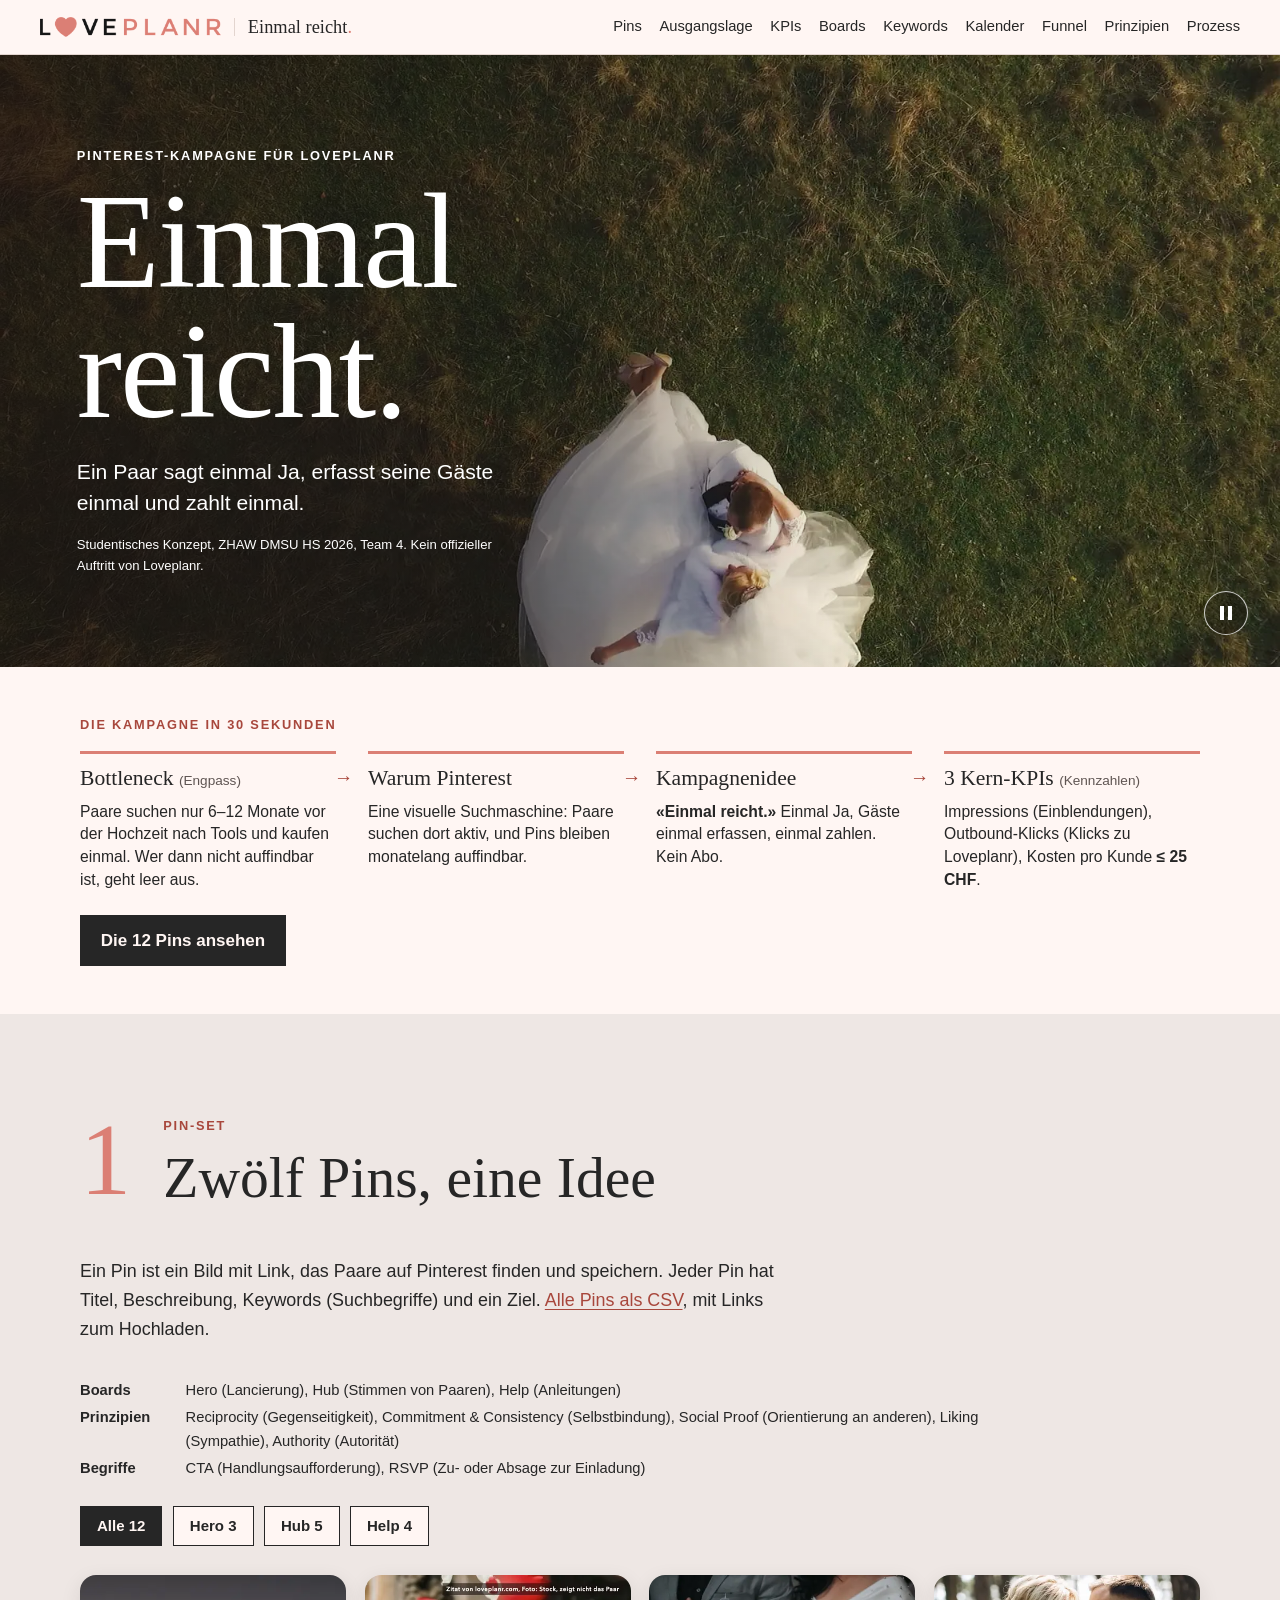
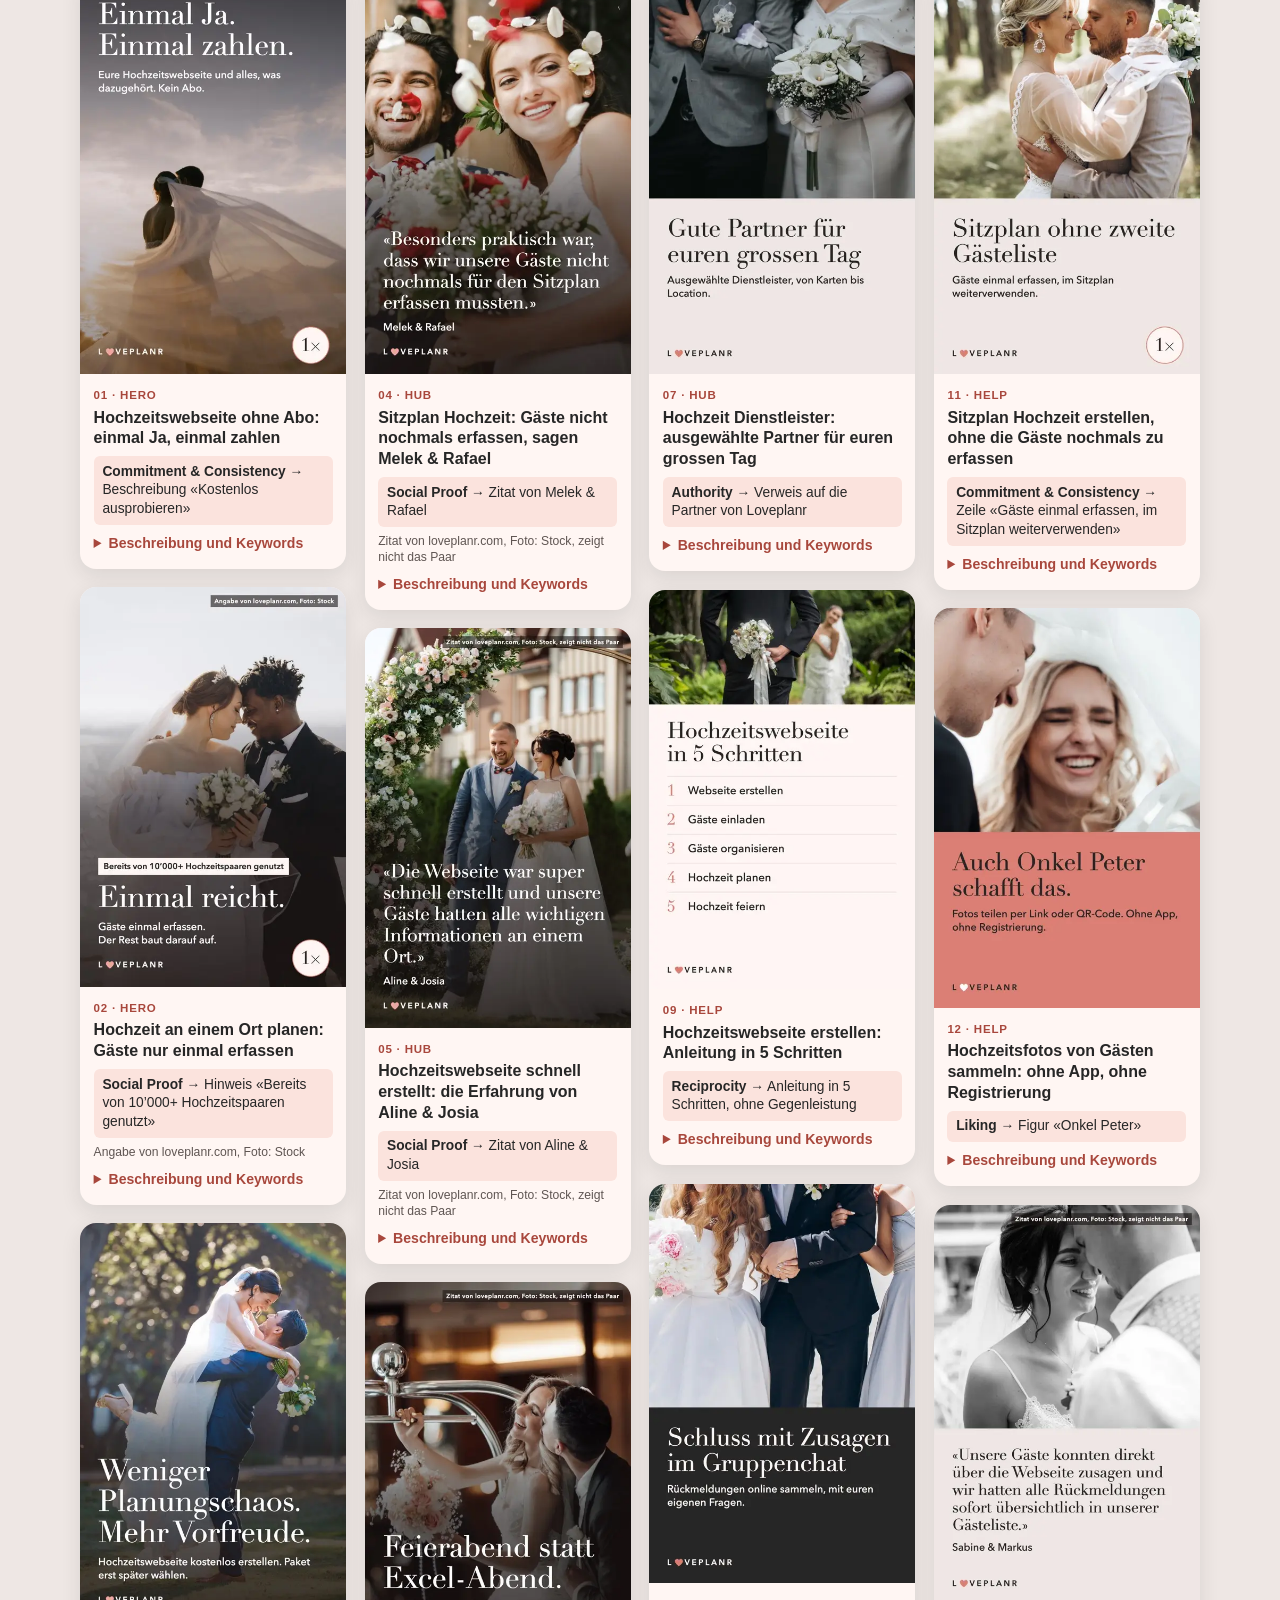
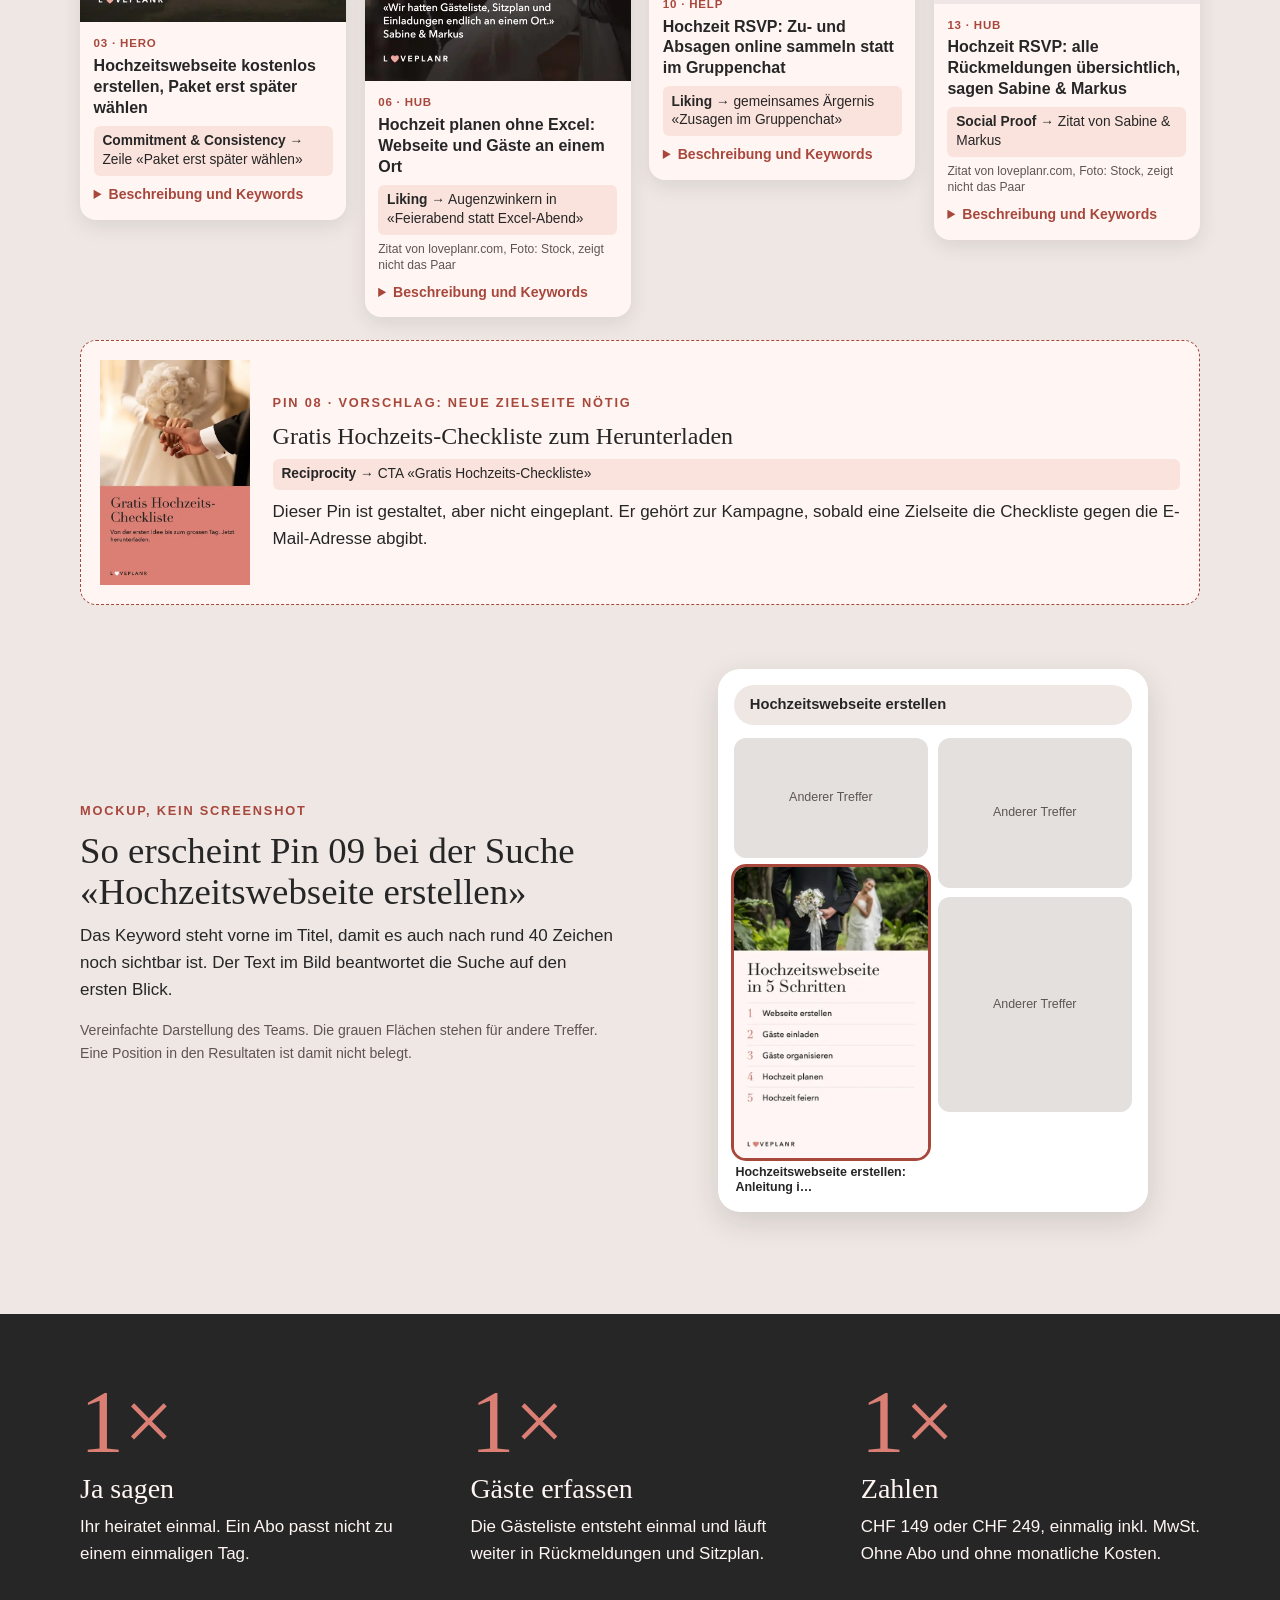
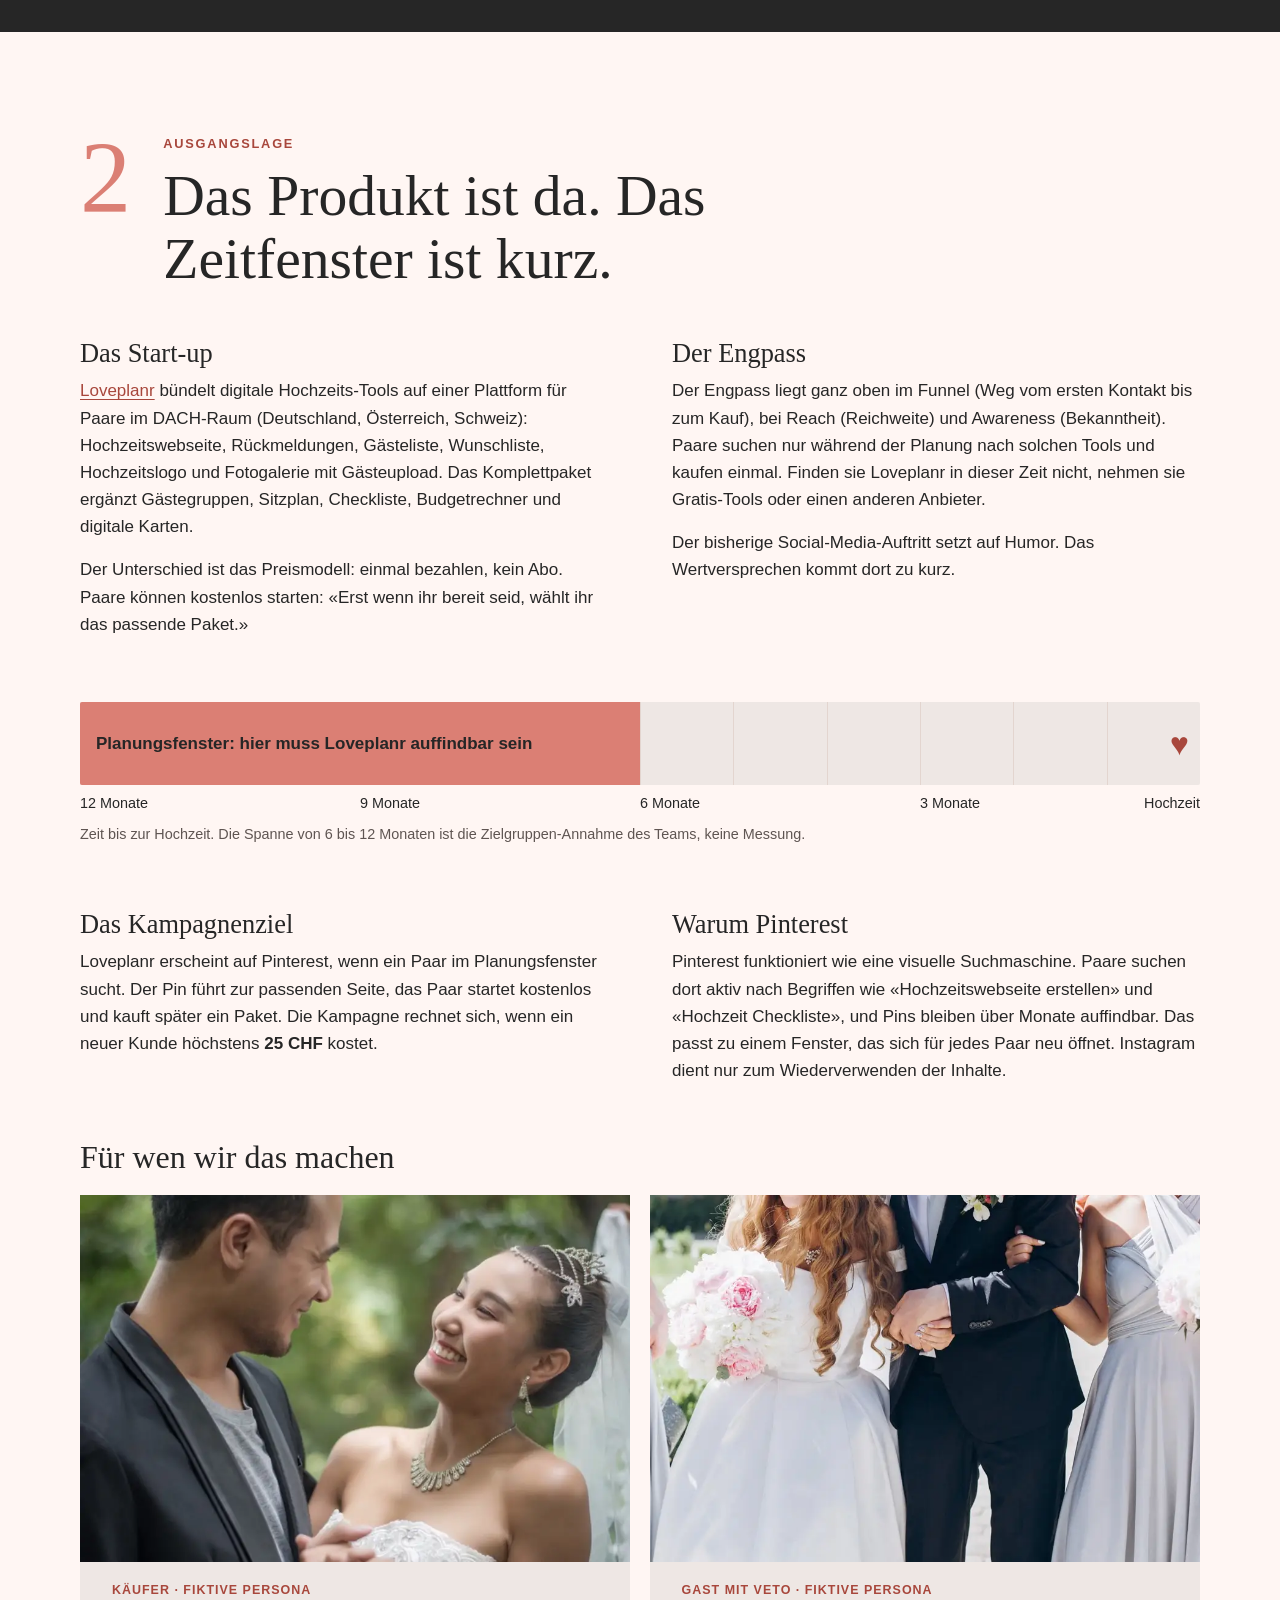
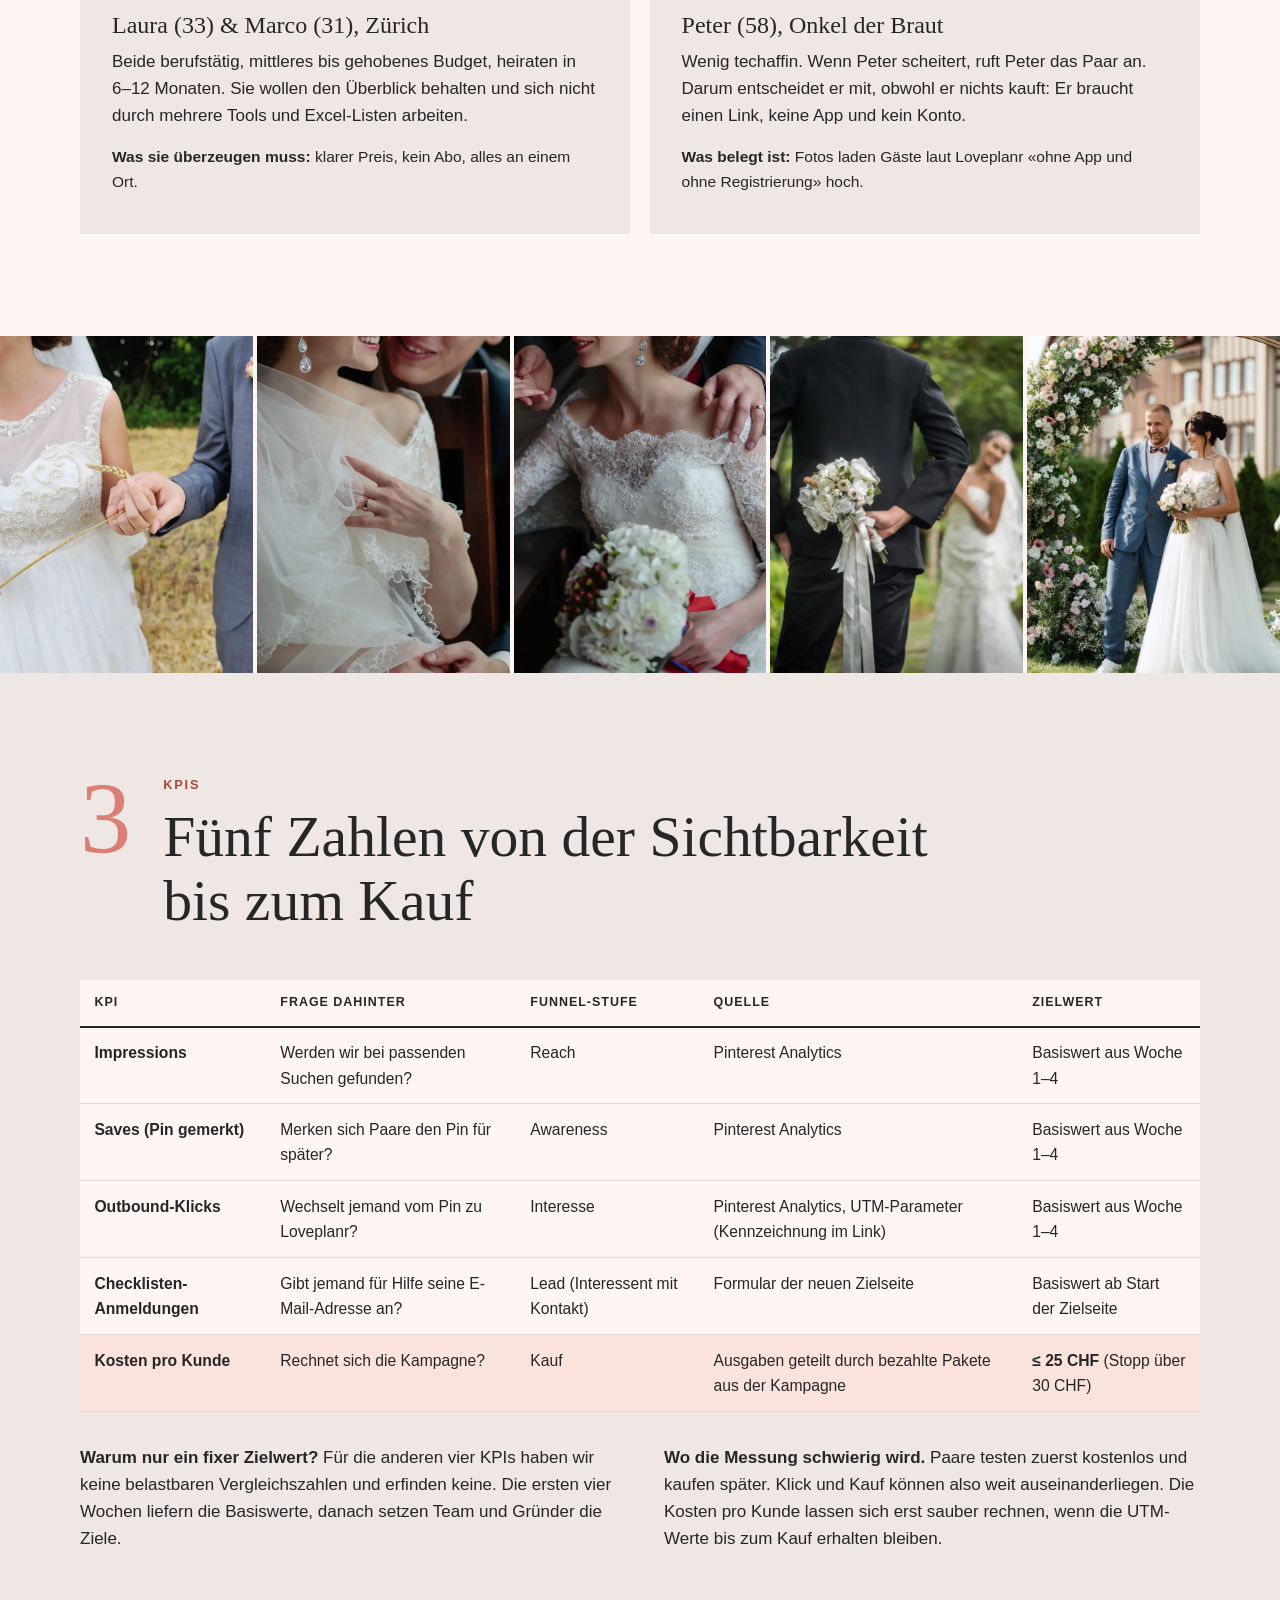
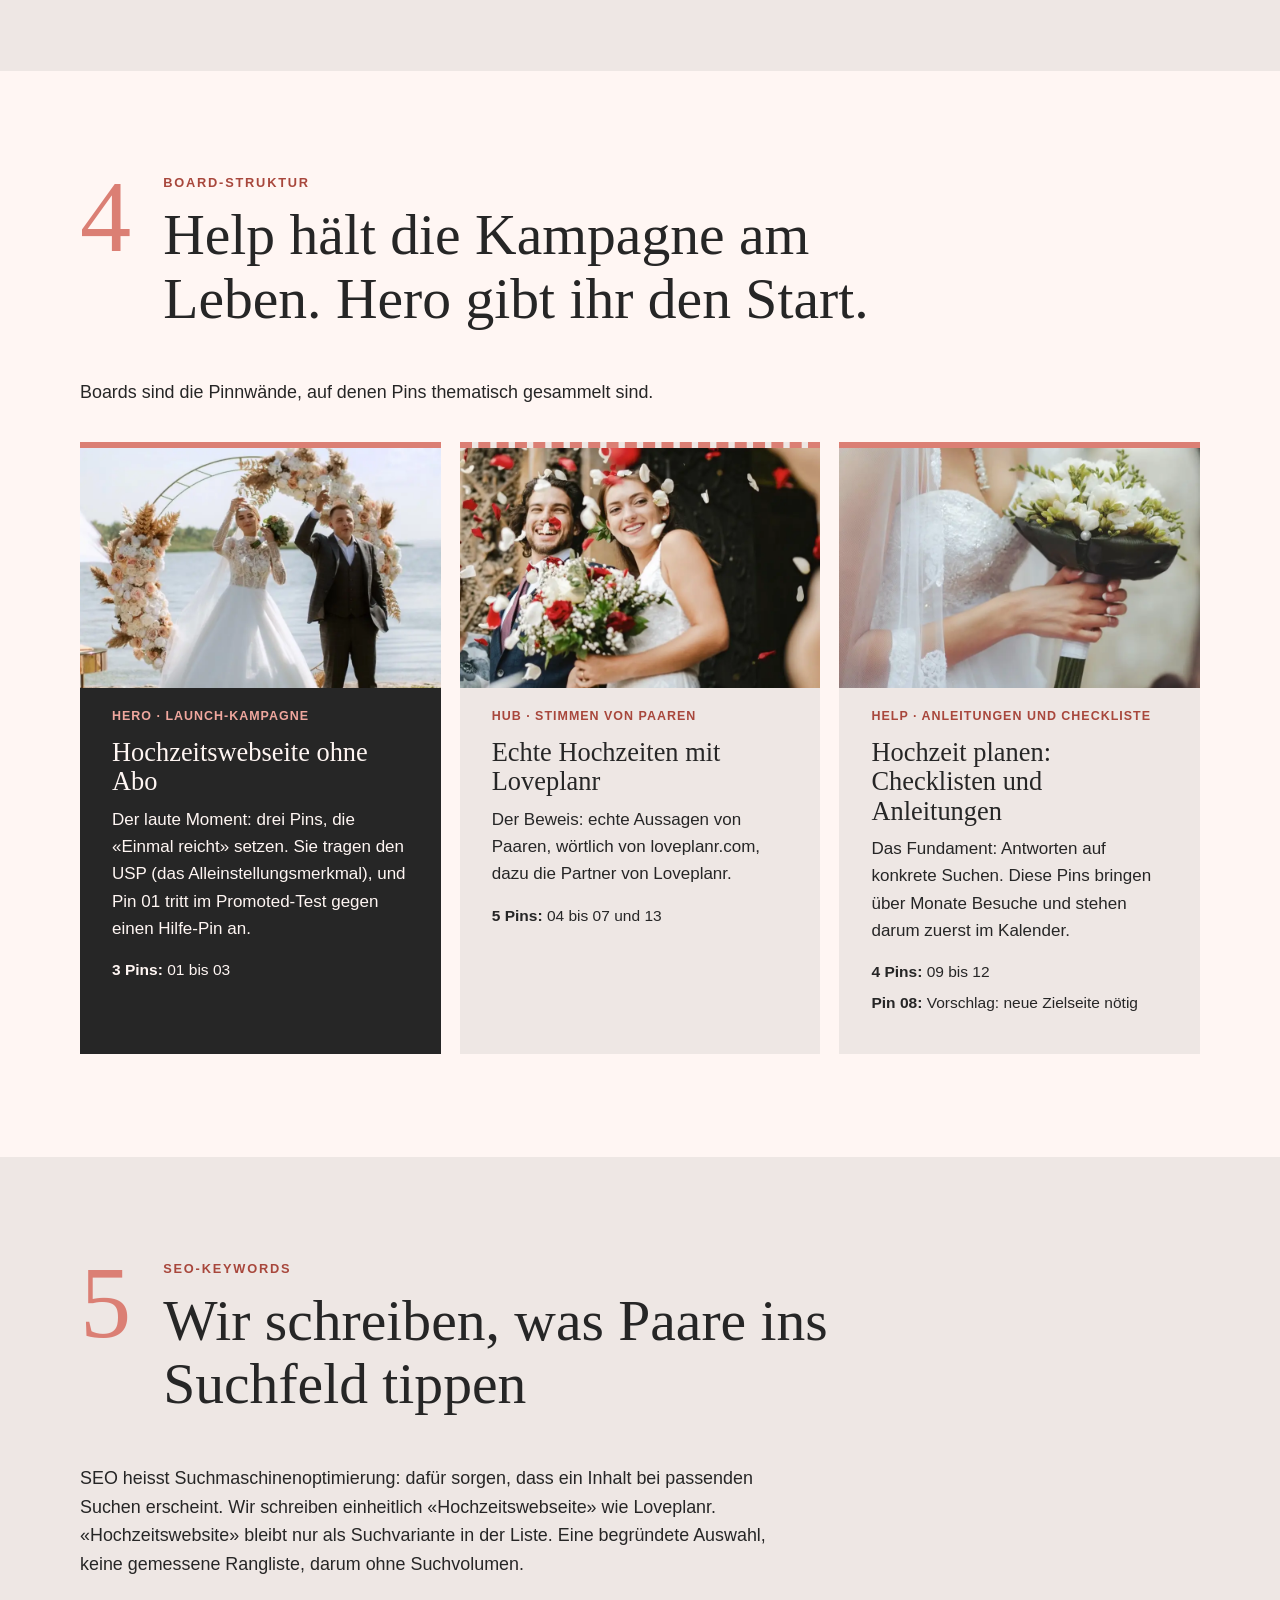
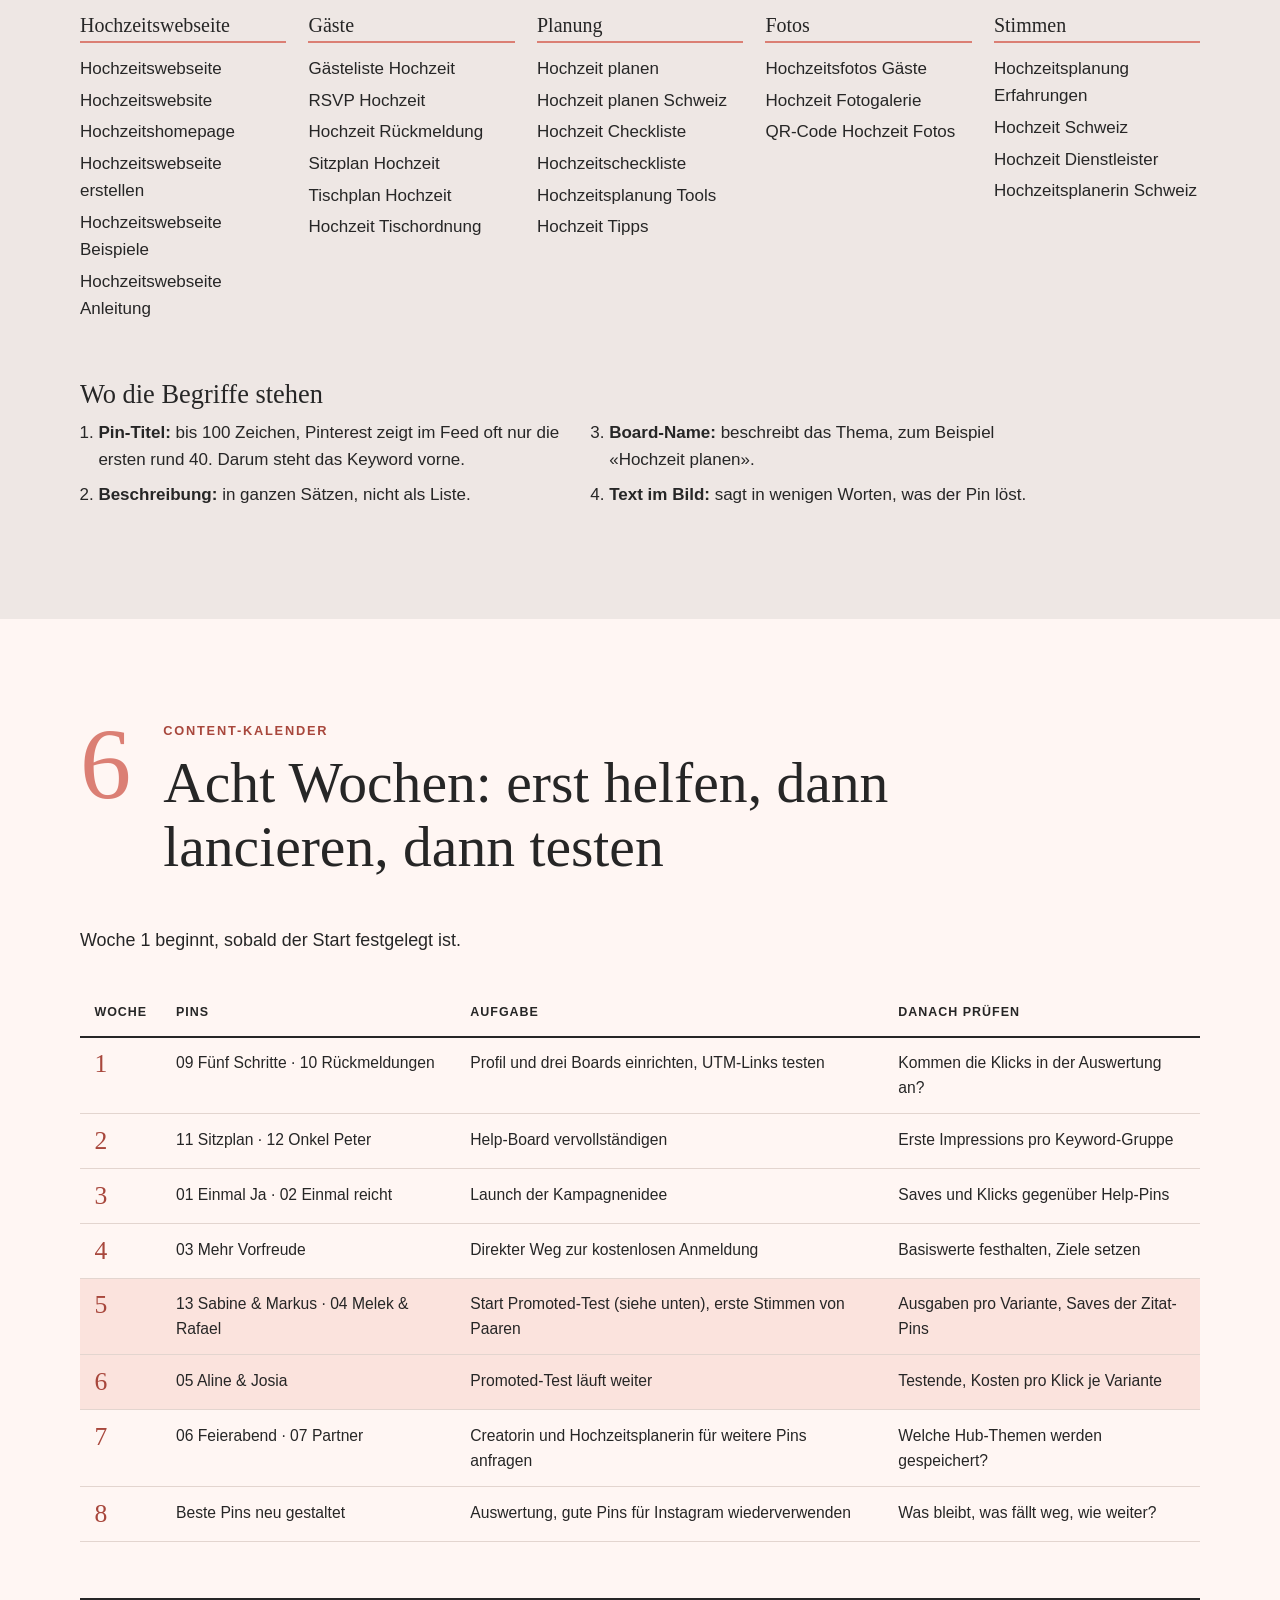
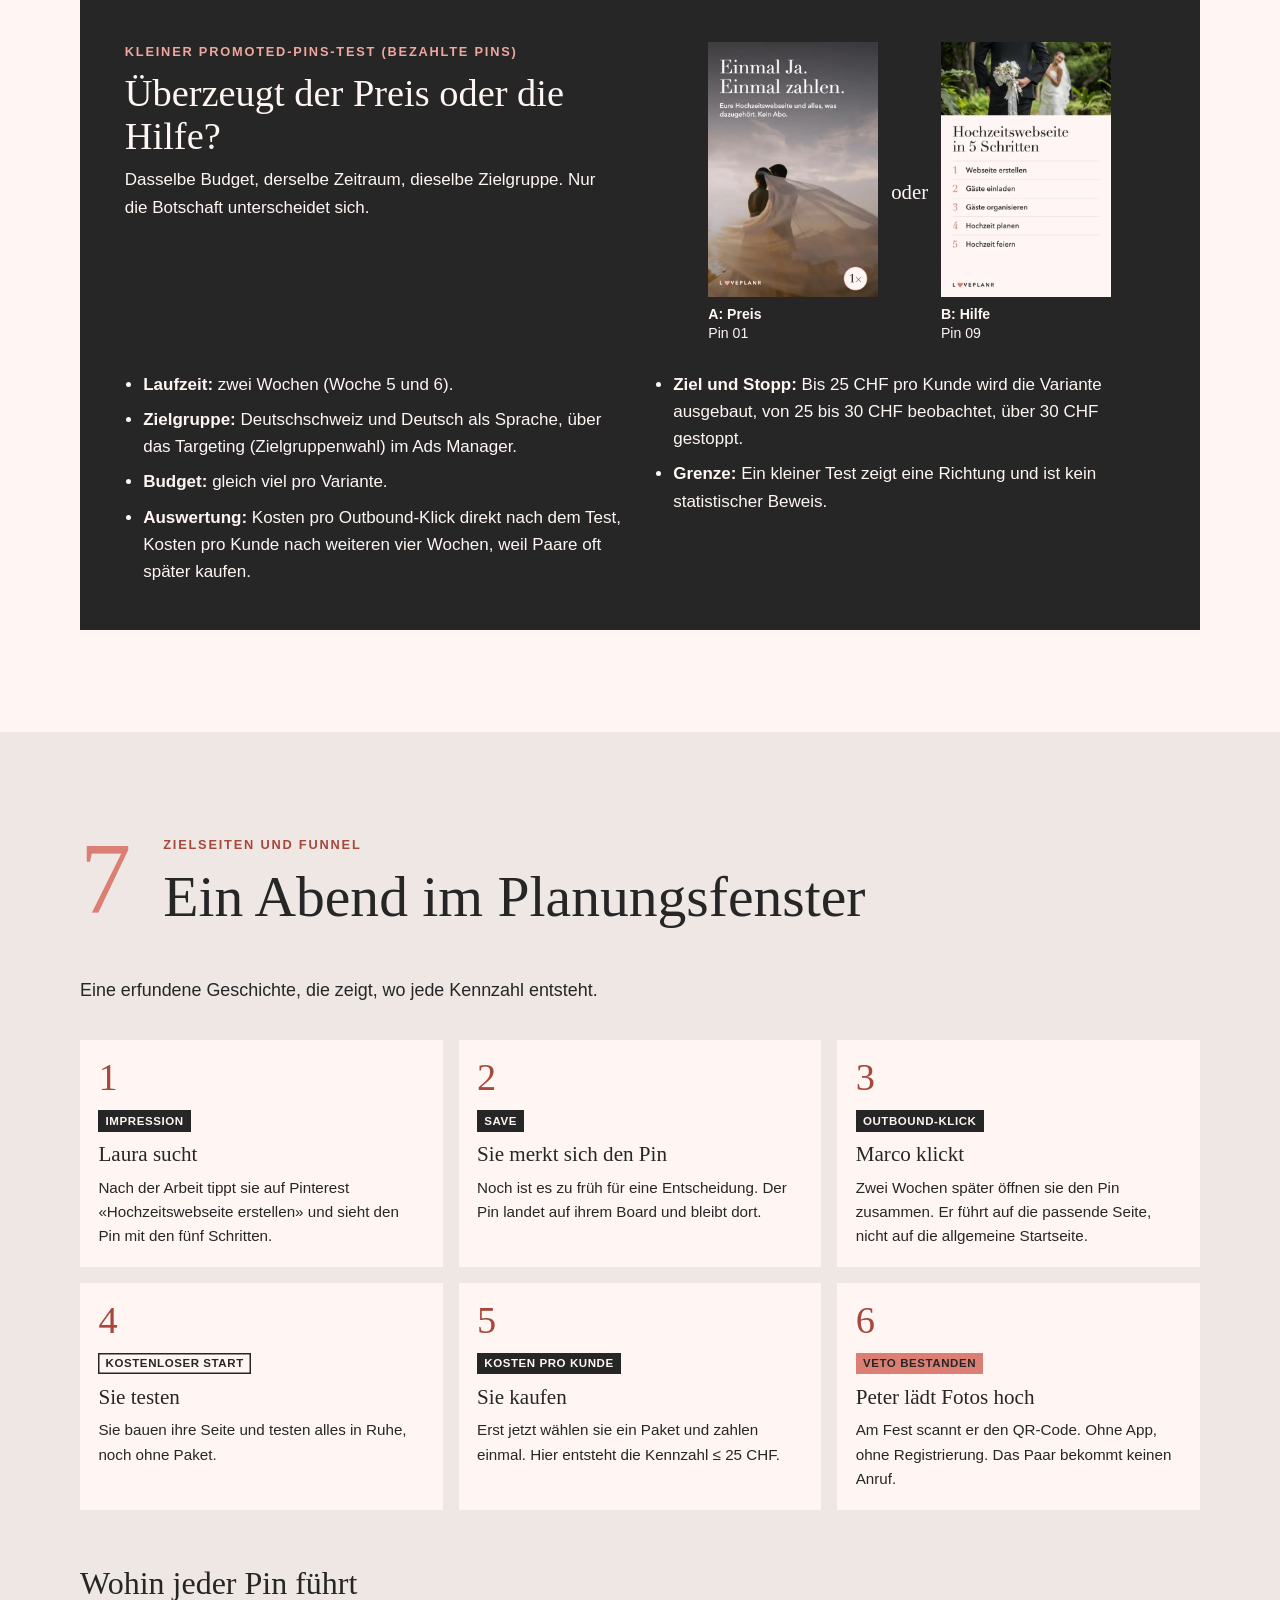
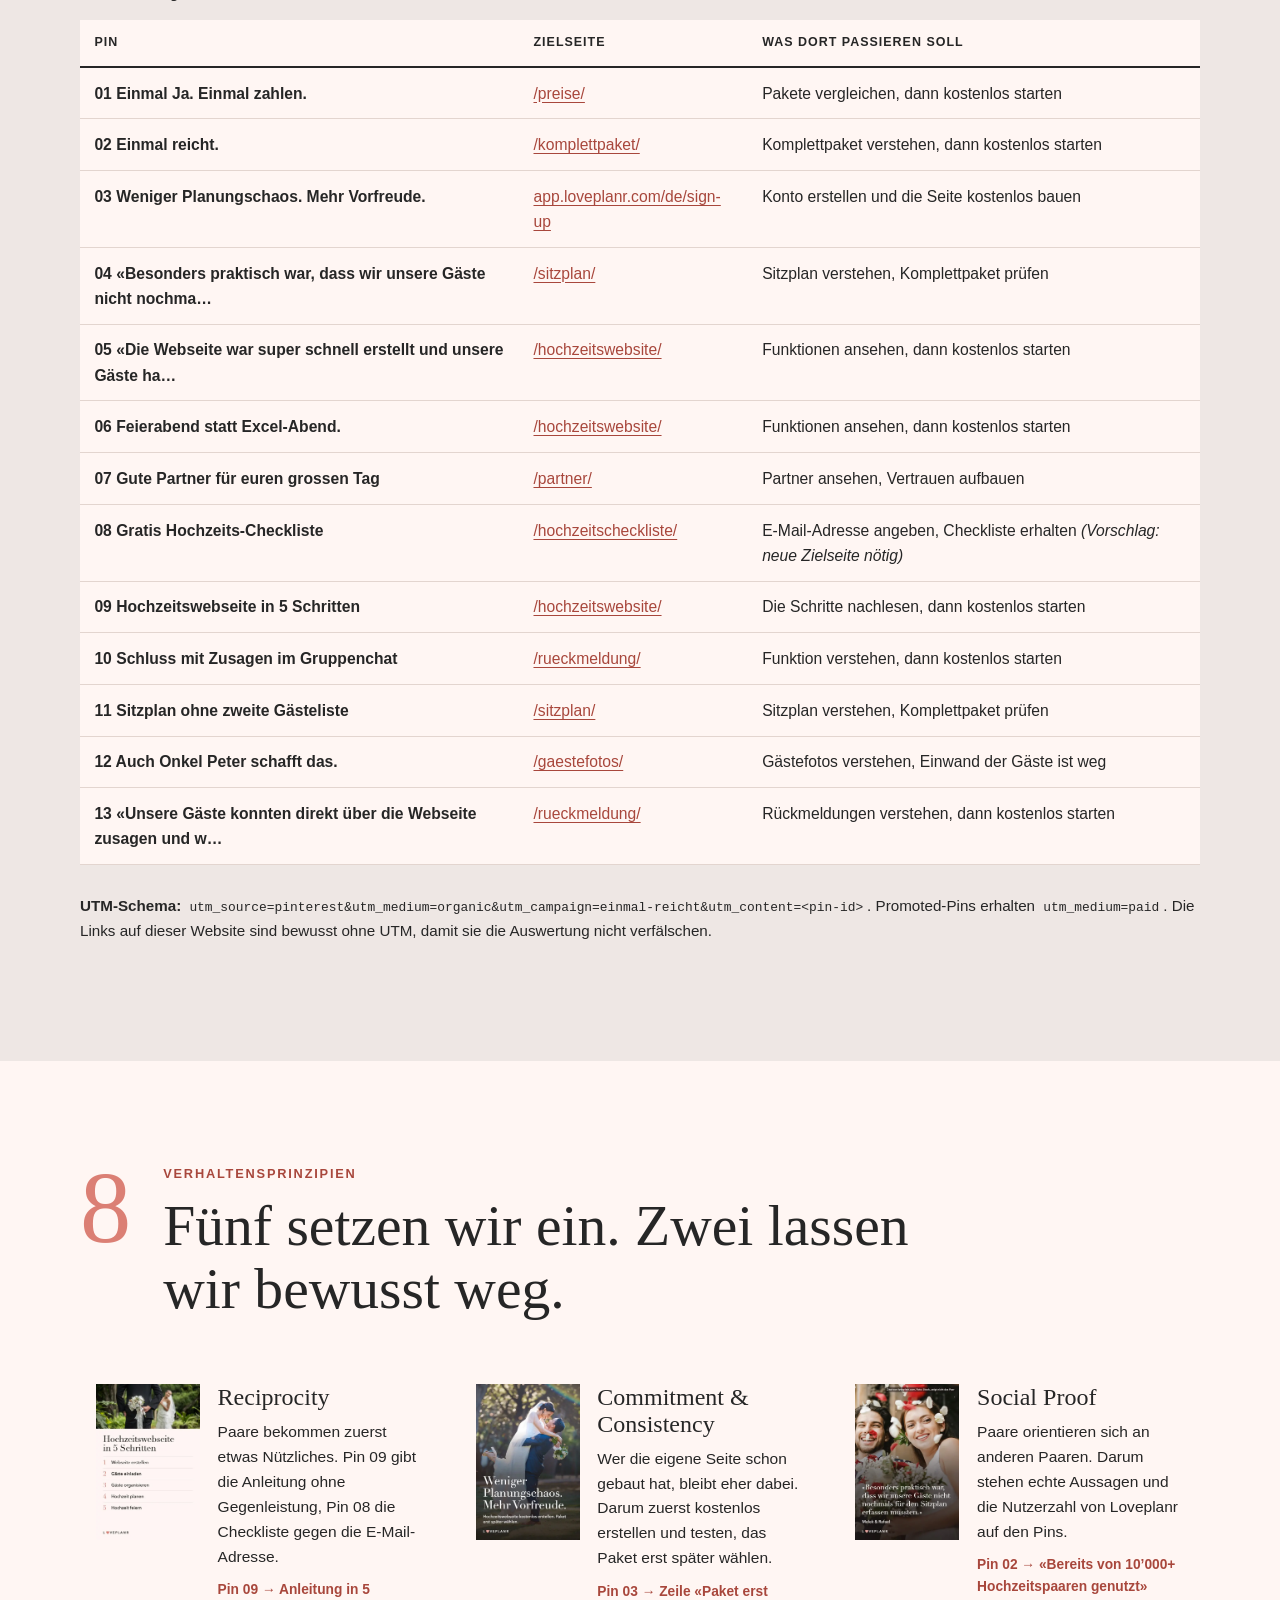
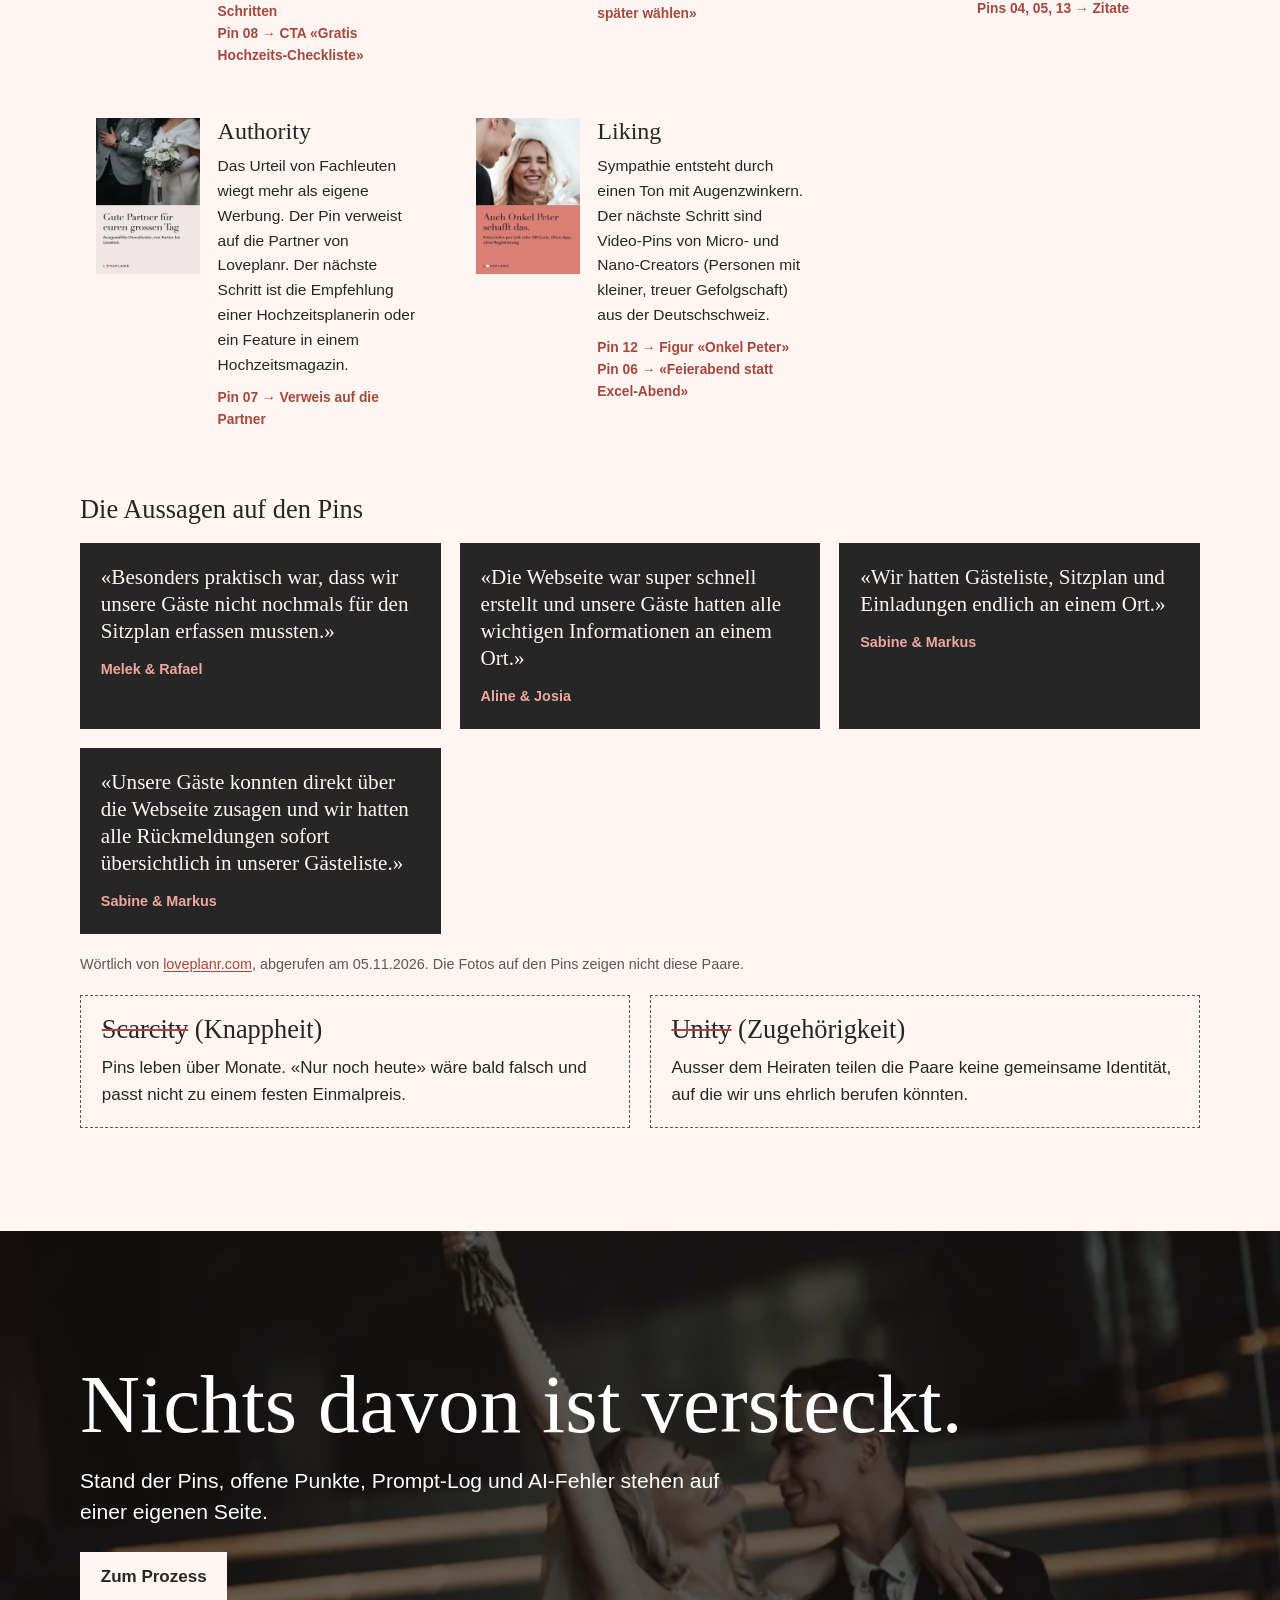
==== commit 7d8beb08: "Iteration 6: Originallogo und Hintergrundvideo im Hero Verlangt: Logo von loveplanr.com übernehmen, " ====
--- a/index.html
+++ b/index.html
@@ -11,14 +11,14 @@
 <meta property="og:image" content="https://xn--lve-sna.ch/assets/img/hero-900.jpg">
 <meta property="og:type" content="website">
 <link rel="icon" href="data:image/svg+xml,%3Csvg xmlns='http://www.w3.org/2000/svg' viewBox='0 0 32 29'%3E%3Cpath fill='%23db7f74' d='M16 29S0 19 0 8.5C0 3.7 3.7 0 8.3 0 11.4 0 14.3 1.7 16 4.4 17.7 1.7 20.6 0 23.7 0 28.3 0 32 3.7 32 8.5 32 19 16 29 16 29z'/%3E%3C/svg%3E">
-<link rel="preload" as="image" type="image/webp" href="assets/img/hero-900.webp" imagesrcset="assets/img/hero-900.webp 1000w, assets/img/hero.webp 1900w" imagesizes="100vw">
+<link rel="preload" as="image" type="image/webp" href="assets/video/tanz-poster-900.webp" imagesrcset="assets/video/tanz-poster-900.webp 900w, assets/video/tanz-poster.webp 1600w" imagesizes="100vw">
 <link rel="stylesheet" href="assets/site.css">
 </head>
 <body>
 <a class="skip" href="#inhalt">Zum Inhalt</a>
 
 <header class="top">
-  <a class="mark" href="#start">Einmal reicht<span aria-hidden="true">.</span></a>
+  <a class="mark" href="#start"><img src="assets/img/loveplanr-logo.webp" width="598" height="66" alt="Loveplanr"><span class="mark-k">Einmal reicht<span aria-hidden="true">.</span></span></a>
   <nav aria-label="Bereiche">
     <a href="#pins">Pins</a>
     <a href="#ausgangslage">Ausgangslage</a>
@@ -33,7 +33,11 @@
 </header>
 
 <section class="hero" id="start">
-  <img src="assets/img/hero-900.webp" srcset="assets/img/hero-900.webp 1000w, assets/img/hero.webp 1900w" sizes="100vw" width="1900" height="1268" alt="Brautpaar steht sich im Grünen gegenüber und lächelt sich an." fetchpriority="high">
+  <div class="bg" aria-hidden="true">
+    <img src="assets/video/tanz-poster-900.webp" srcset="assets/video/tanz-poster-900.webp 900w, assets/video/tanz-poster.webp 1600w" sizes="100vw" width="1600" height="900" alt="" fetchpriority="high">
+    <video muted loop playsinline preload="none" data-src="assets/video/tanz-{w}.mp4"></video>
+  </div>
+  <button class="vid-toggle" type="button" aria-pressed="false" hidden><span class="vt-ico" aria-hidden="true"></span><span class="sr">Video anhalten</span></button>
   <div class="hero-txt">
     <p class="eyebrow">Pinterest-Kampagne für Loveplanr</p>
     <h1>Einmal<br>reicht.</h1>
@@ -496,8 +500,32 @@
 <footer class="foot">
   <div class="wrap">
     <p><strong>Studentisches Projekt.</strong> Kurs «Digital Marketing for Start-ups», ZHAW, HS 2026, Team 4. Kein offizieller Auftritt von Loveplanr.</p>
-    <p>Fotos: Stock-Motive, über Envato lizenziert. Sie zeigen keine Kundenpaare, auch nicht auf den Pins mit Zitaten. Die Wortmarke auf den Pins ist eine Rekonstruktion, bis das Originallogo vorliegt. Laura, Marco und Peter sind fiktive Personas. Produktangaben von <a href="https://loveplanr.com">loveplanr.com</a>, geprüft am 05.11.2026.</p>
+    <p>Fotos und Video: Stock-Motive, über Envato lizenziert. Sie zeigen keine Kundenpaare, auch nicht auf den Pins mit Zitaten. Das Logo in der Kopfzeile stammt von loveplanr.com. Die Wortmarke auf den Pins ist noch eine Rekonstruktion. Laura, Marco und Peter sind fiktive Personas. Produktangaben von <a href="https://loveplanr.com">loveplanr.com</a>, geprüft am 05.11.2026.</p>
   </div>
 </footer>
+<script>
+/* Hintergrundvideo im Hero: lädt erst in Sichtweite, pausiert ausserhalb, respektiert «Bewegung reduzieren» und Datensparmodus. Ohne JavaScript bleibt das Standbild. */
+(function () {
+  var bg = document.querySelector('.hero .bg'), v = bg && bg.querySelector('video'), b = document.querySelector('.vid-toggle');
+  if (!v || matchMedia('(prefers-reduced-motion: reduce)').matches || (navigator.connection && navigator.connection.saveData) || !('IntersectionObserver' in window)) return;
+  var gestoppt = false, sichtbar = false;
+  function spielen() {
+    if (!v.src) v.src = v.dataset.src.replace('{w}', matchMedia('(max-width: 760px)').matches ? '720' : '1280');
+    var p = v.play(); if (p && p.catch) p.catch(function () {});
+  }
+  v.addEventListener('playing', function () { v.classList.add('on'); }, { once: true });
+  new IntersectionObserver(function (e) {
+    sichtbar = e[0].isIntersecting;
+    if (sichtbar && !gestoppt) spielen(); else v.pause();
+  }).observe(bg);
+  b.hidden = false;
+  b.addEventListener('click', function () {
+    gestoppt = !gestoppt;
+    if (gestoppt) v.pause(); else if (sichtbar) spielen();
+    b.setAttribute('aria-pressed', String(gestoppt));
+    b.querySelector('.sr').textContent = gestoppt ? 'Video abspielen' : 'Video anhalten';
+  });
+})();
+</script>
 </body>
 </html>
--- a/assets/site.css
+++ b/assets/site.css
@@ -22,17 +22,33 @@
 
 /* Kopfzeile */
 .top{position:sticky;top:0;z-index:20;display:flex;align-items:center;gap:1.5rem;padding:.7rem clamp(1.15rem,4vw,2.5rem);background:rgba(255,246,243,.95);border-bottom:1px solid var(--line)}
-.mark{font:400 1.3rem/1 var(--serif);color:var(--ink);text-decoration:none;white-space:nowrap}
-.mark span{color:var(--rose)}
+.mark{display:flex;align-items:center;gap:.8rem;font:400 1.15rem/1 var(--serif);color:var(--ink);text-decoration:none;white-space:nowrap}
+.mark img{height:20px;width:auto}
+.mark-k{padding-left:.8rem;border-left:1px solid var(--line)}
+.mark-k span{color:var(--rose)}
 .top nav{display:flex;gap:1.1rem;margin-left:auto;overflow-x:auto;scrollbar-width:none;font-size:.92rem}
 .top nav::-webkit-scrollbar{display:none}
 .top nav a{color:var(--ink);text-decoration:none;white-space:nowrap;padding:.25rem 0}
 .top nav a:hover{color:var(--rose-d);text-decoration:underline}
 
 /* Hero */
+/* Hintergrundvideo im Hero: liegt an der Stelle des früheren Fotos, Standbild bis das Video läuft */
+.bg{position:absolute;inset:0;pointer-events:none;user-select:none;overflow:hidden}
+.bg img,.bg video{position:absolute;inset:0;width:100%;height:100%;object-fit:cover}
+.bg video{opacity:0;transition:opacity .9s ease}
+.bg video.on{opacity:1}
+.bg::after{content:"";position:absolute;inset:0}
+.vid-toggle{position:absolute;z-index:2;right:clamp(1rem,3vw,2rem);bottom:clamp(1rem,3vw,2rem);width:44px;height:44px;display:grid;place-items:center;border-radius:50%;border:1.5px solid rgba(255,255,255,.75);background:rgba(25,18,16,.35);cursor:pointer}
+.vid-toggle:hover{background:rgba(25,18,16,.6)}
+.vid-toggle[hidden]{display:none}
+.vt-ico{width:12px;height:14px;border-left:4px solid #fff;border-right:4px solid #fff}
+.vid-toggle[aria-pressed="true"] .vt-ico{width:0;height:0;border:0;border-left:13px solid #fff;border-top:8px solid transparent;border-bottom:8px solid transparent;margin-left:4px}
+.sr{position:absolute;width:1px;height:1px;overflow:hidden;clip:rect(0 0 0 0);white-space:nowrap}
+
+/* Hero */
 .hero{position:relative;min-height:min(68vh,620px);display:flex;flex-direction:column;justify-content:center;background:var(--ink);overflow:hidden}
-.hero>img{position:absolute;inset:0;width:100%;height:100%;object-fit:cover;object-position:70% 30%}
-.hero::after{content:"";position:absolute;inset:0;background:linear-gradient(90deg,rgba(25,18,16,.78),rgba(25,18,16,.45) 42%,rgba(25,18,16,0) 68%)}
+.hero .bg img,.hero .bg video{object-position:40% 40%;transform:scaleX(-1)}
+.hero .bg::after{background:linear-gradient(90deg,rgba(25,18,16,.78),rgba(25,18,16,.45) 42%,rgba(25,18,16,0) 68%)}
 .hero-txt{position:relative;z-index:1;color:#fff;max-width:37rem;padding:clamp(2rem,5vw,3.5rem) clamp(1.15rem,6vw,5rem)}
 .hero h1{font-size:clamp(4.2rem,11vw,8.5rem);line-height:.96;letter-spacing:-.015em;margin-bottom:1.25rem}
 .lead{font-size:clamp(1.12rem,1.9vw,1.32rem);line-height:1.45}
@@ -254,9 +270,12 @@
   .top{flex-direction:column;align-items:flex-start;gap:.3rem;padding-top:.5rem;padding-bottom:.35rem}
   .top nav{margin-left:0;width:100%}
   html{scroll-padding-top:5.5rem}
+  .mark img{height:16px}
   .hero{min-height:min(78svh,600px);justify-content:flex-end}
-  .hero>img{height:66%;object-position:54% 15%}
-  .hero::after{background:linear-gradient(0deg,#262626 40%,rgba(38,38,38,.75) 52%,rgba(38,38,38,0) 66%)}
+  .hero .bg{bottom:auto;height:66%}
+  .hero .bg img,.hero .bg video{object-position:50% 50%}
+  .hero .bg::after{background:linear-gradient(0deg,#262626 0%,rgba(38,38,38,.6) 25%,rgba(38,38,38,0) 60%)}
+  .vid-toggle{top:1rem;bottom:auto}
   .trio,.cols,.personas,.notes,.nein,.test,.stimmen{grid-template-columns:1fr}
   .test .plain,.offen{columns:1}
   .fenster{font-size:.88rem;padding:.35rem .6rem}
@@ -286,4 +305,5 @@
 @media (prefers-reduced-motion:reduce){
   html{scroll-behavior:auto}
   .pin img{transition:none}
+  .bg video{display:none}
 }
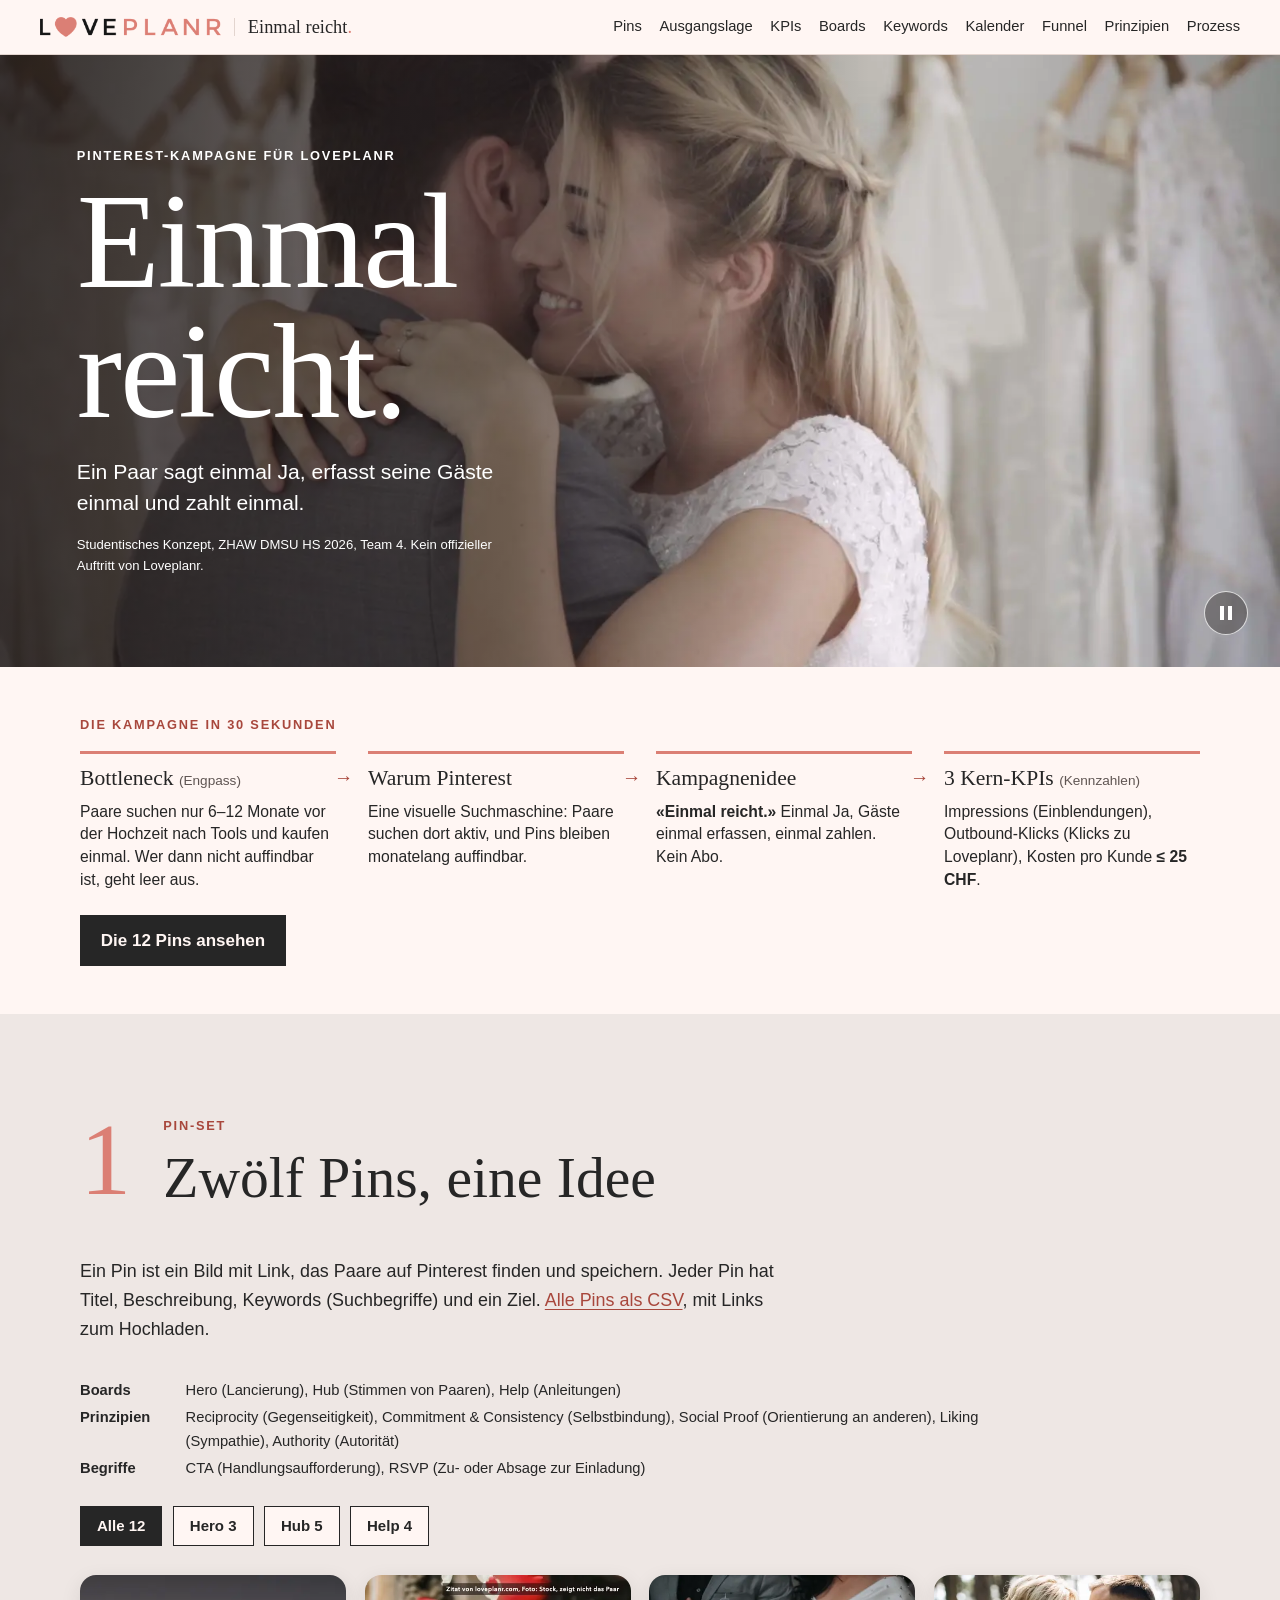
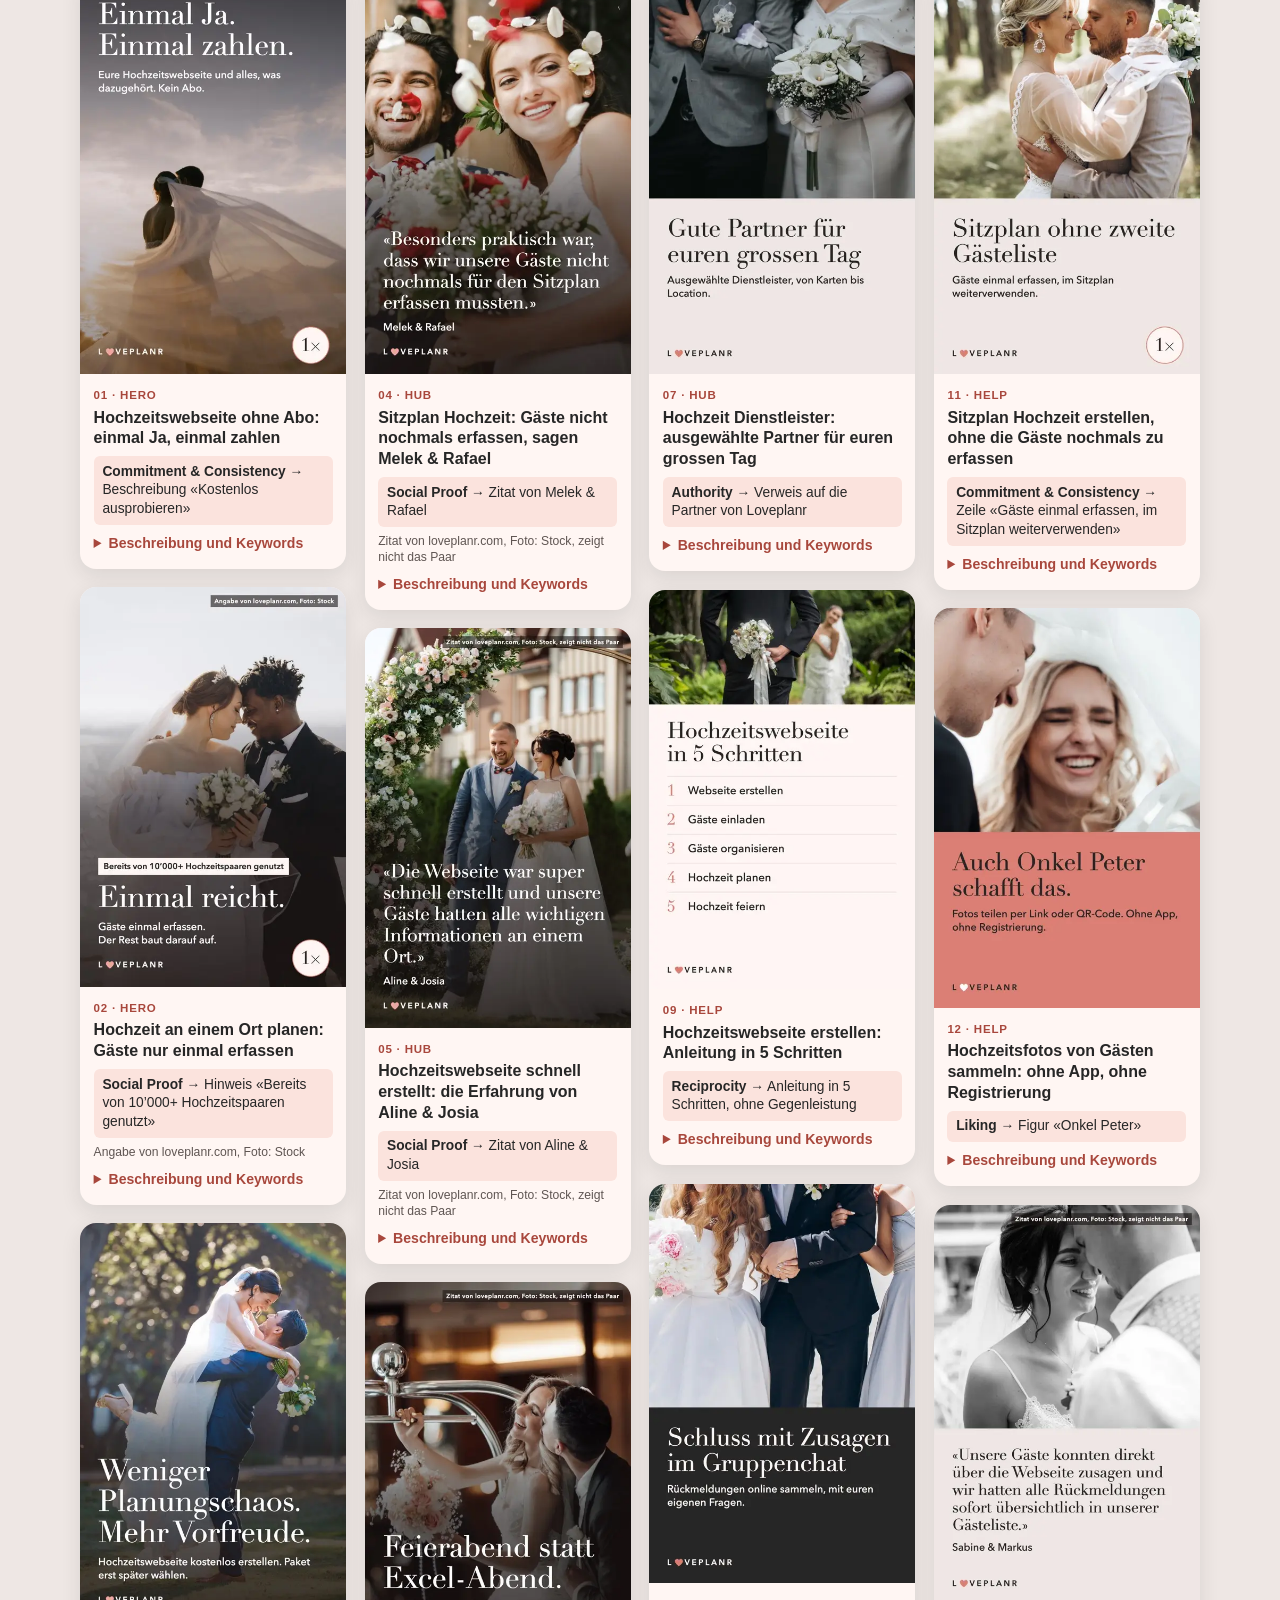
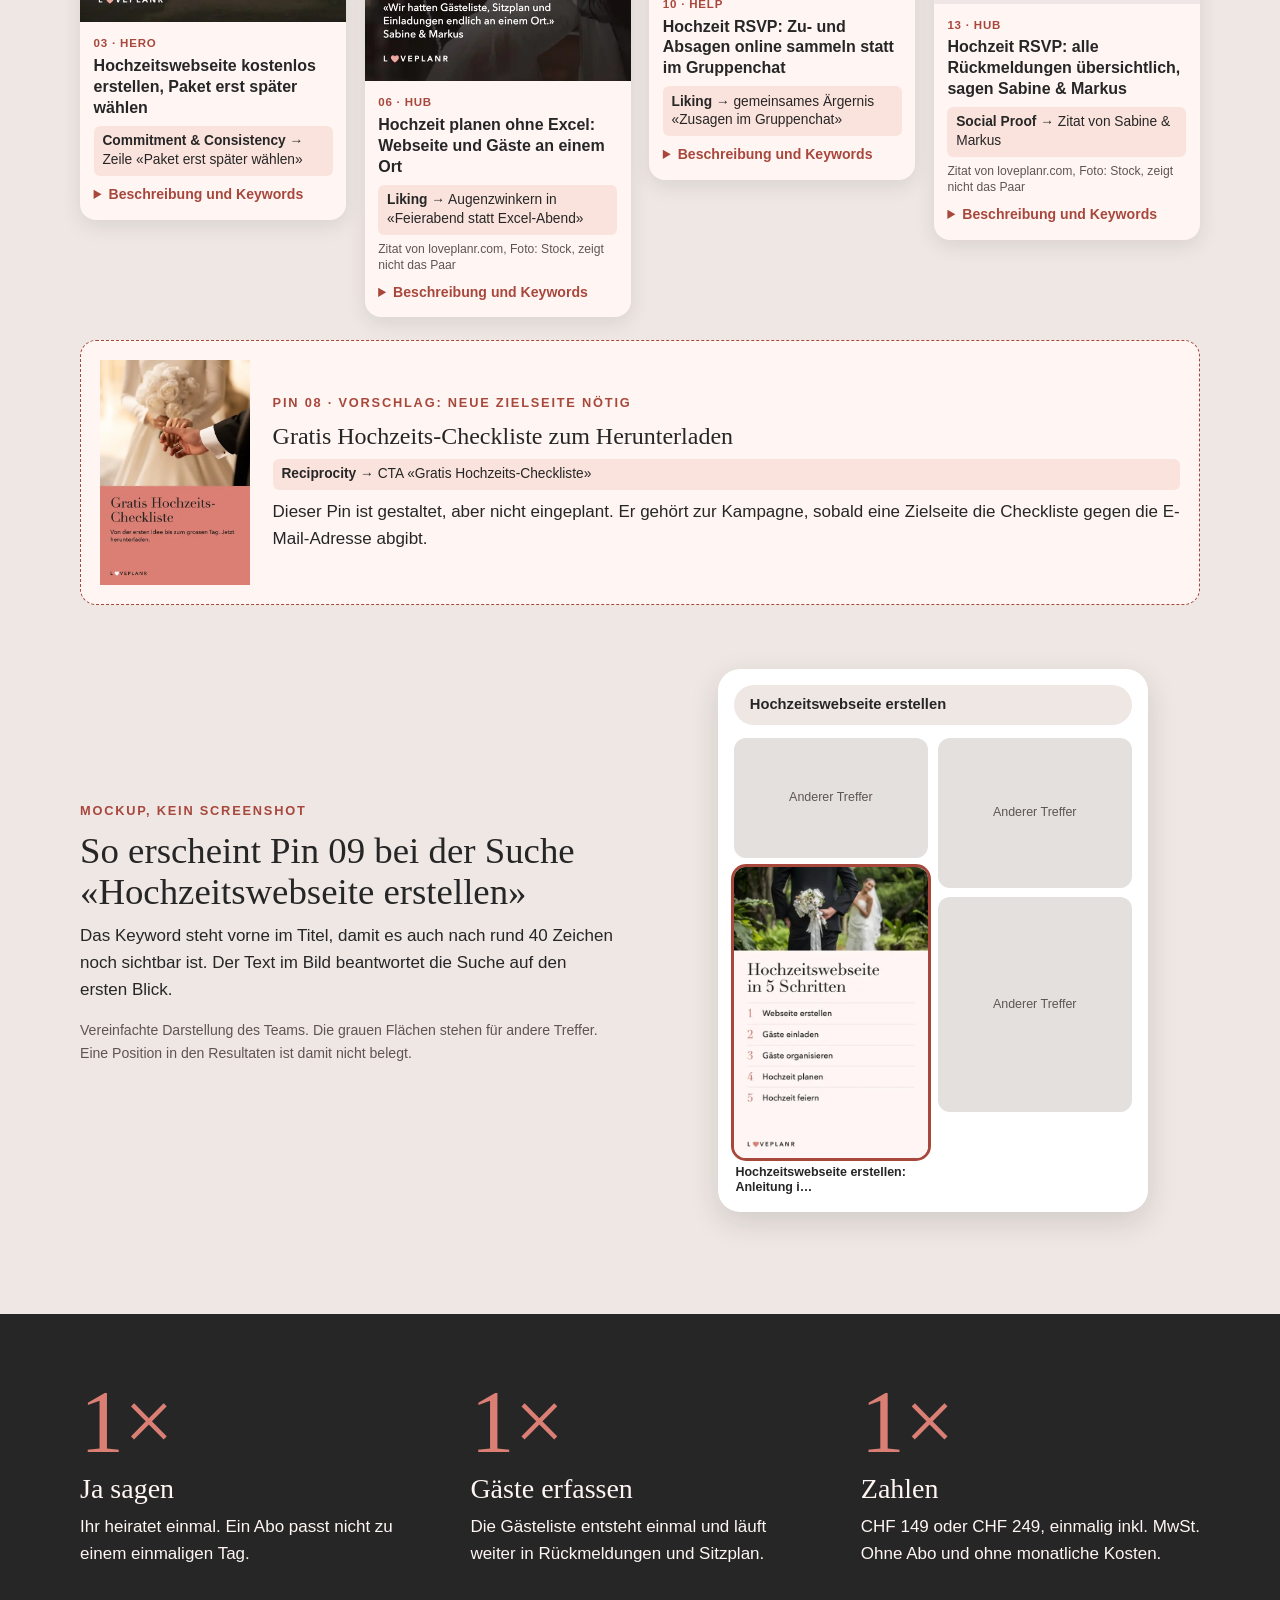
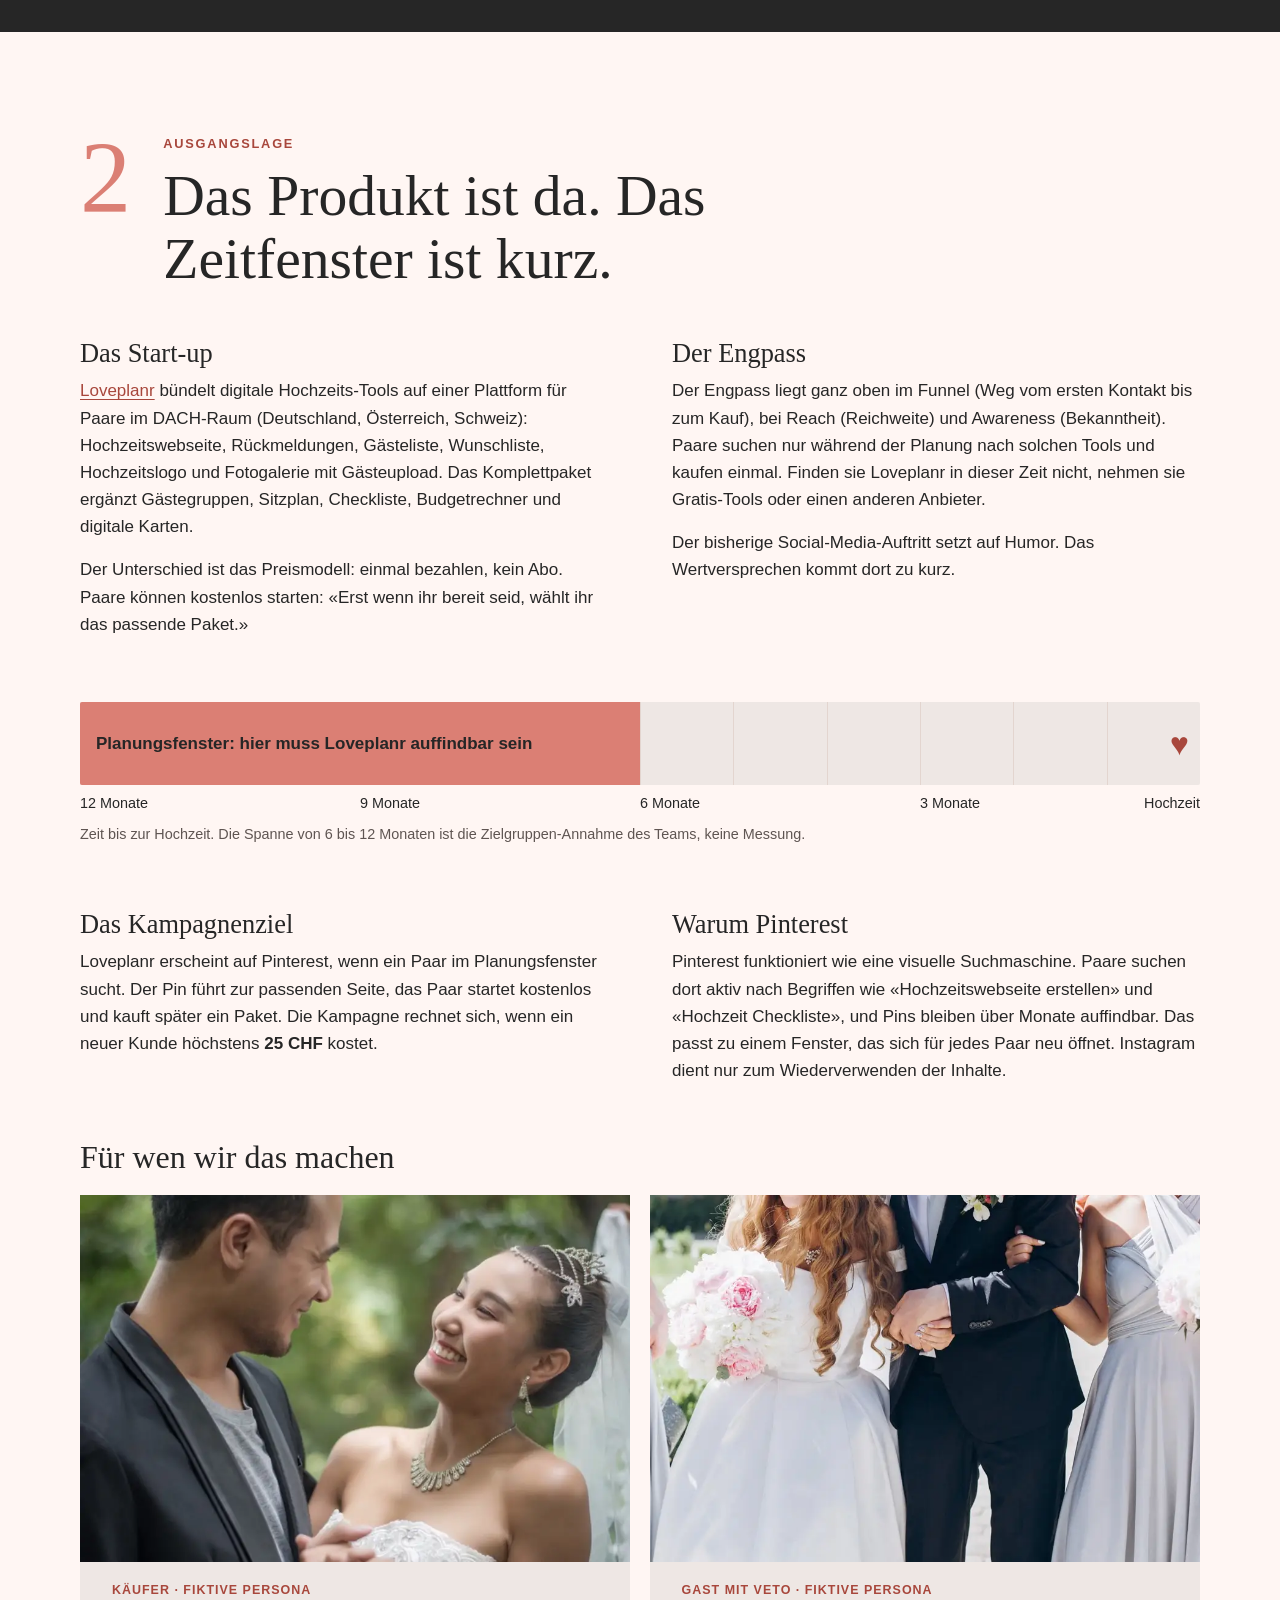
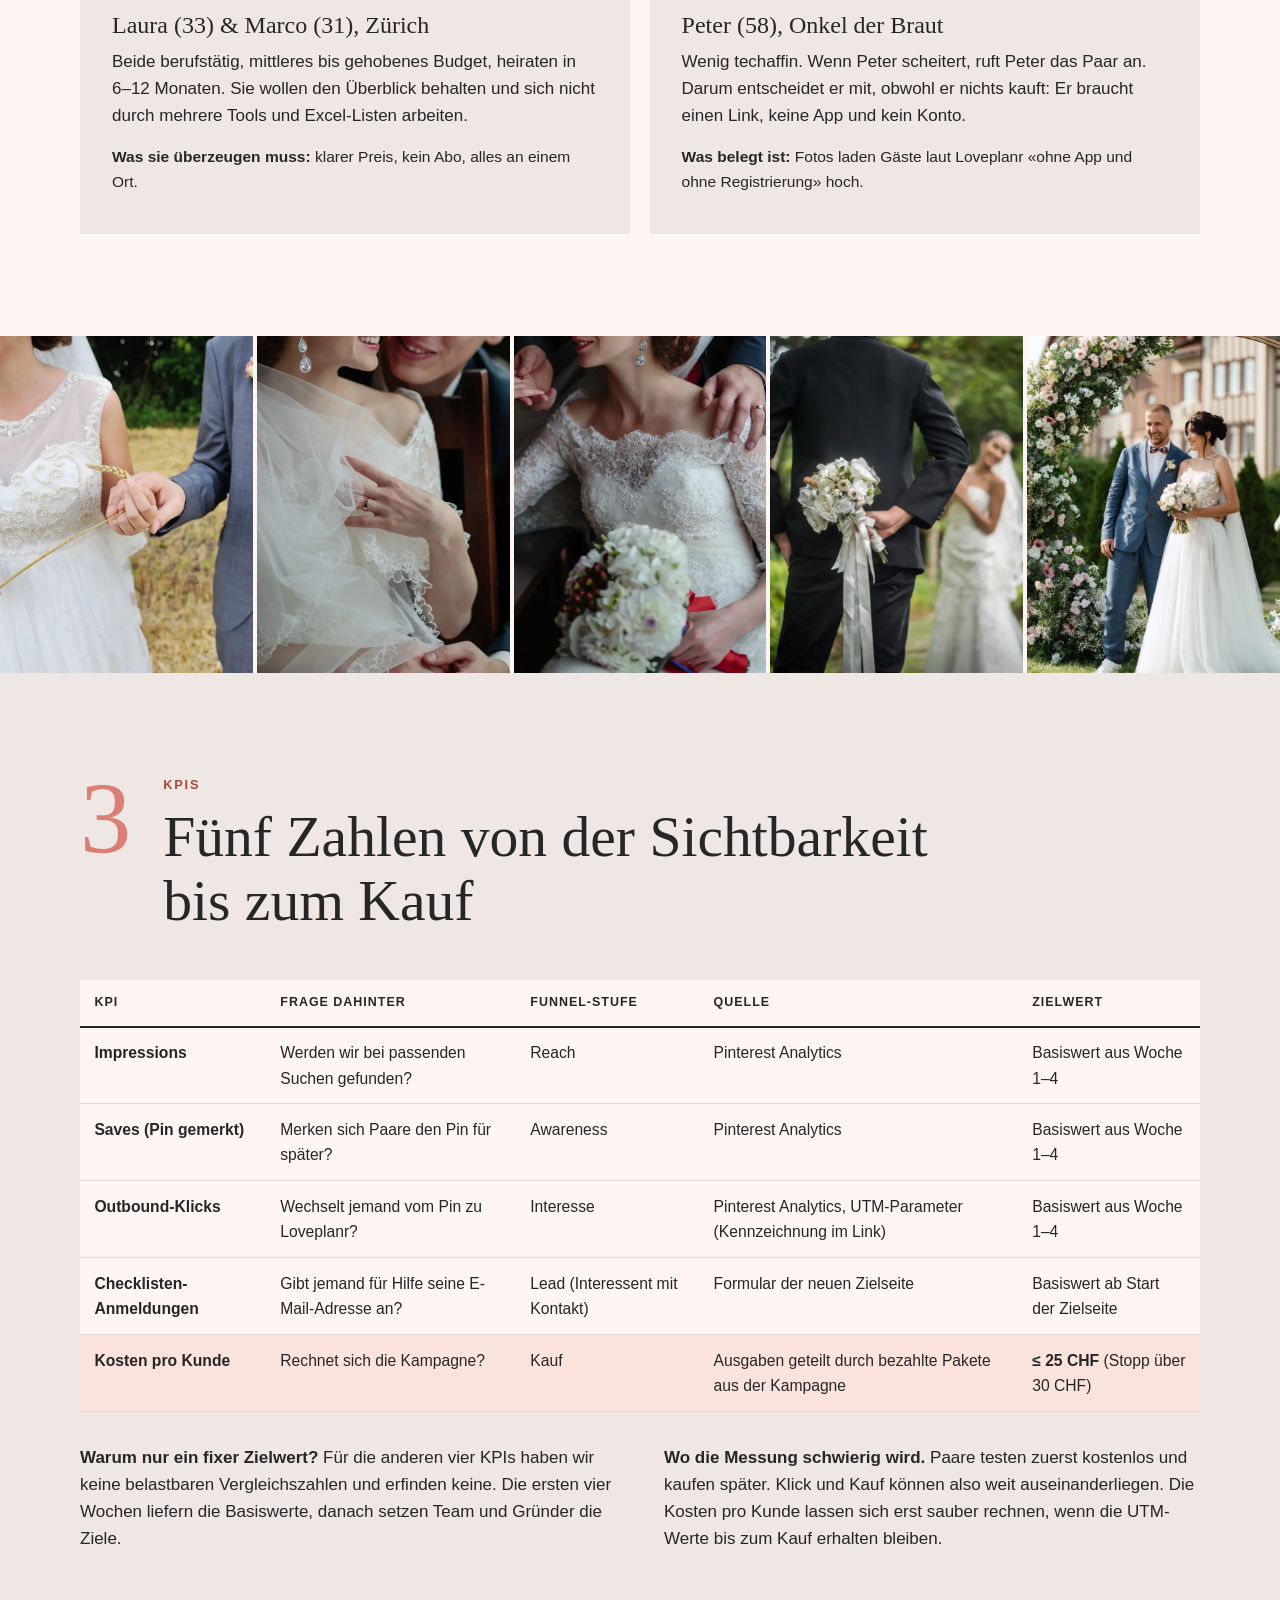
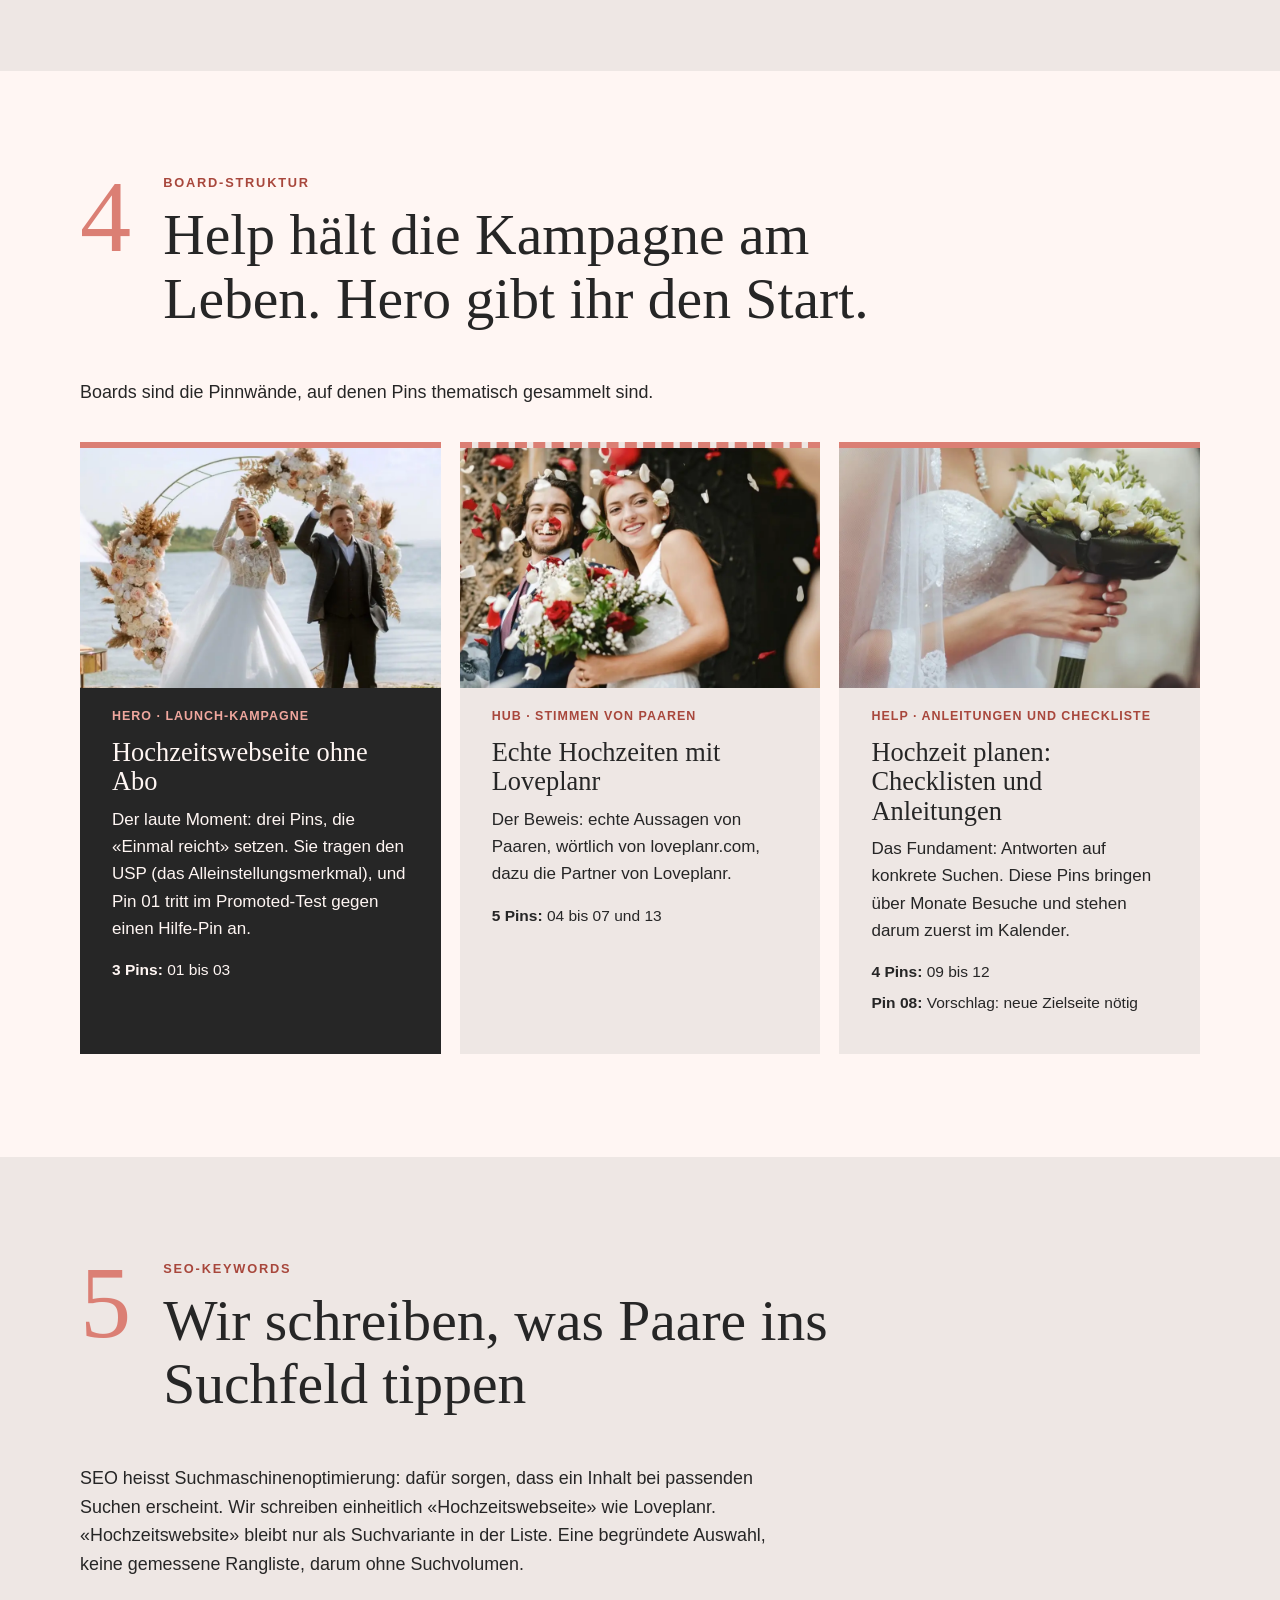
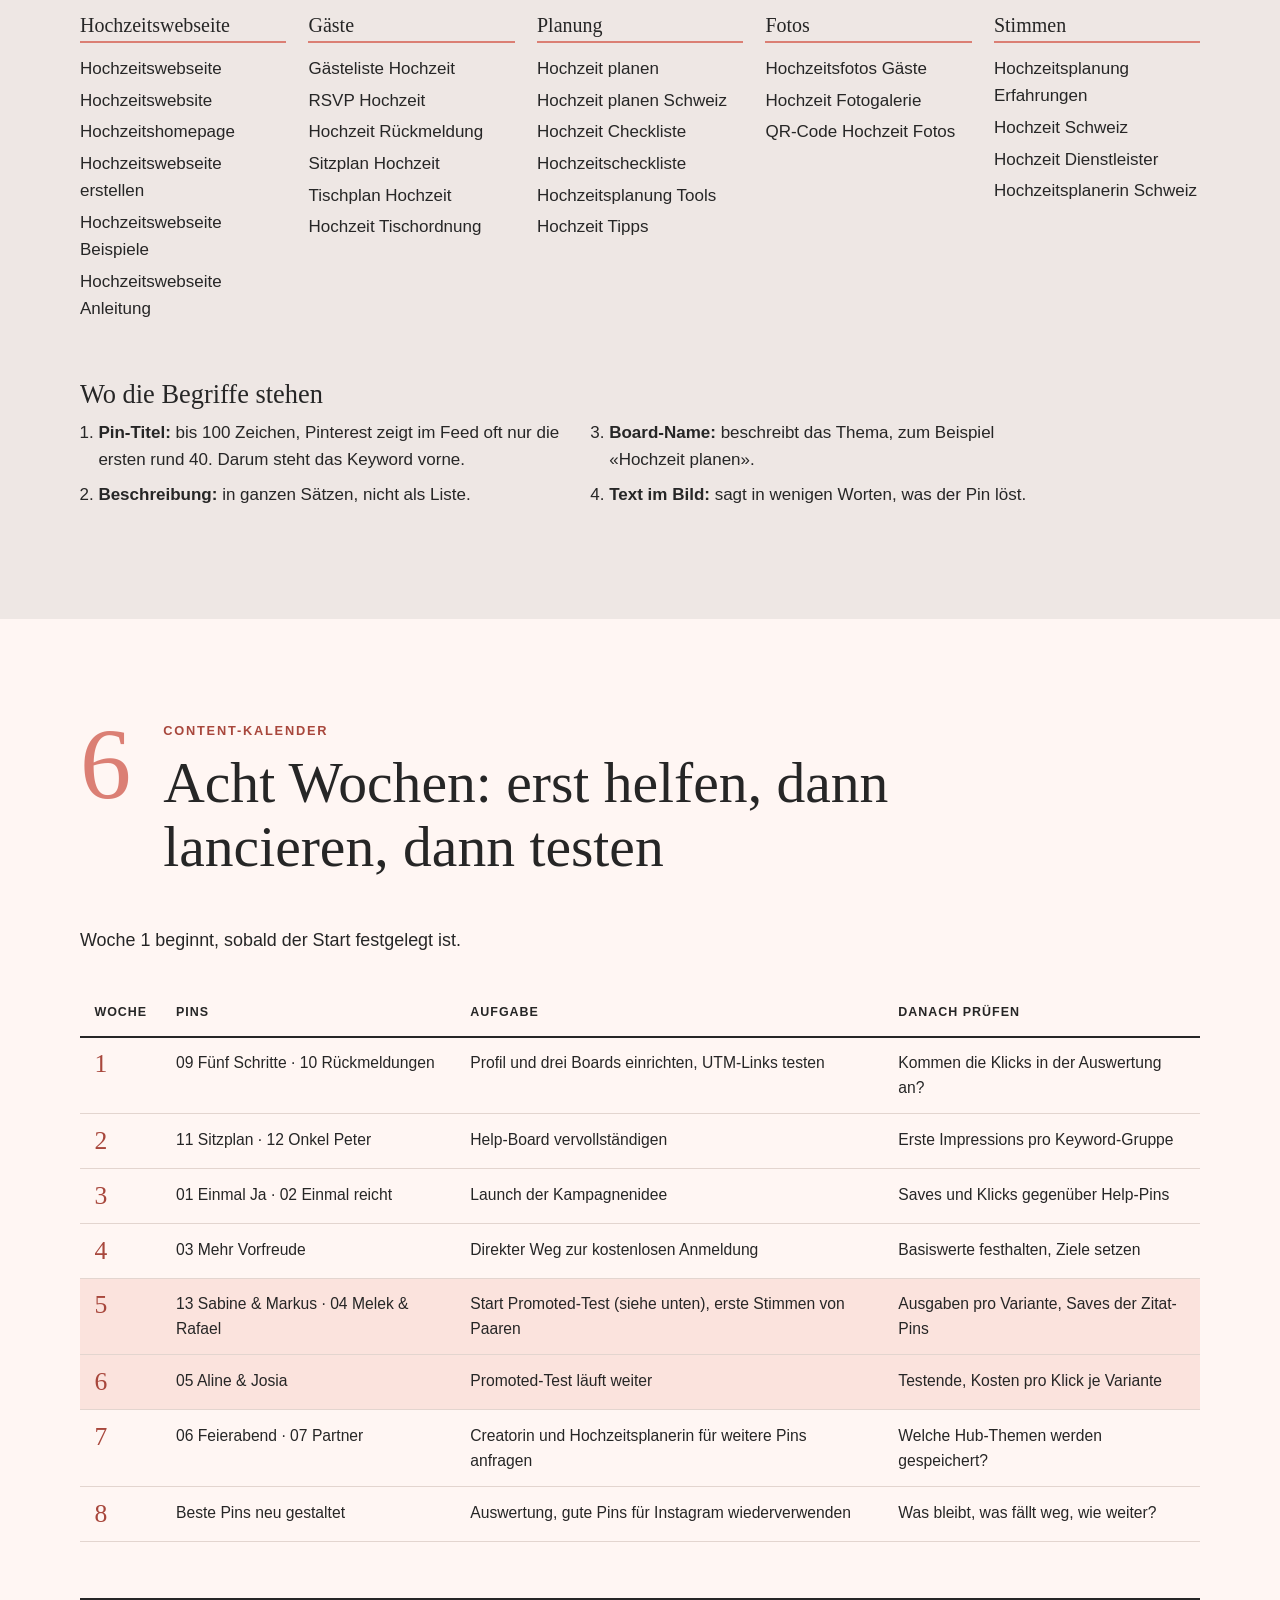
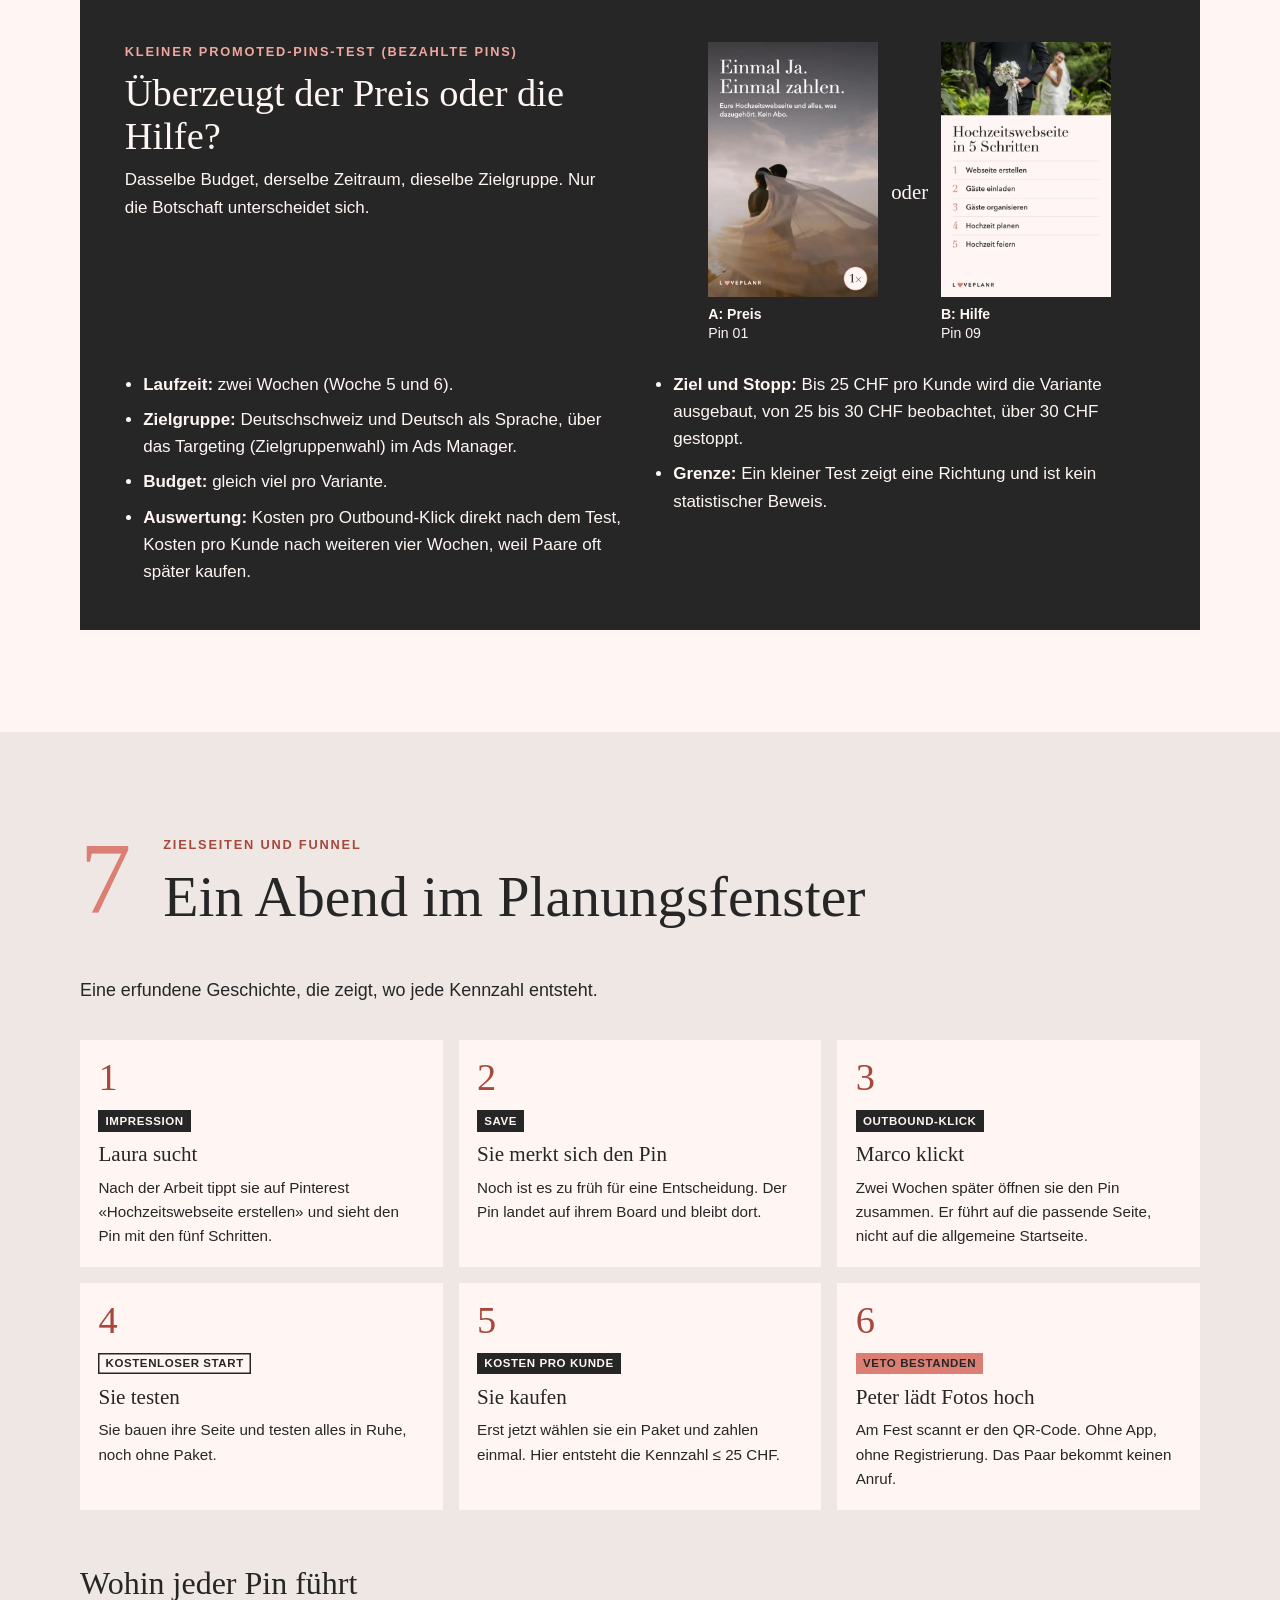
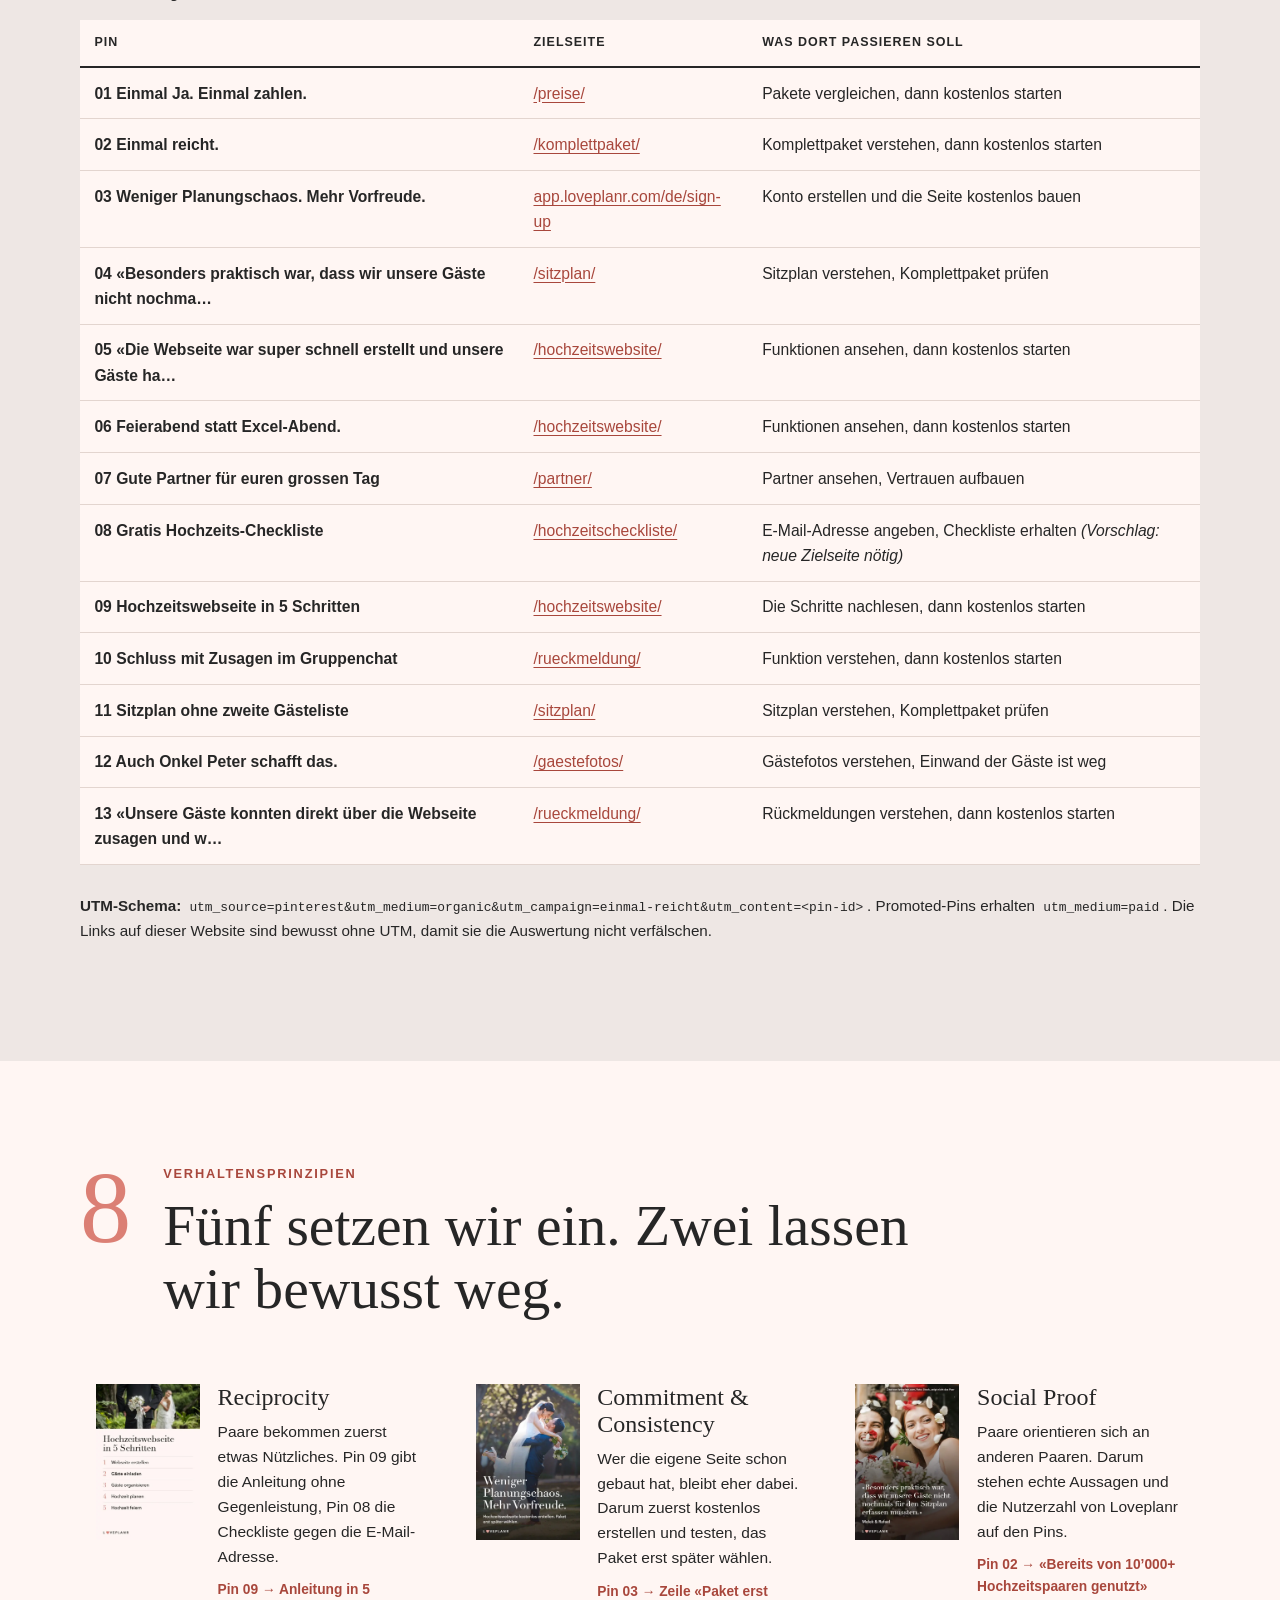
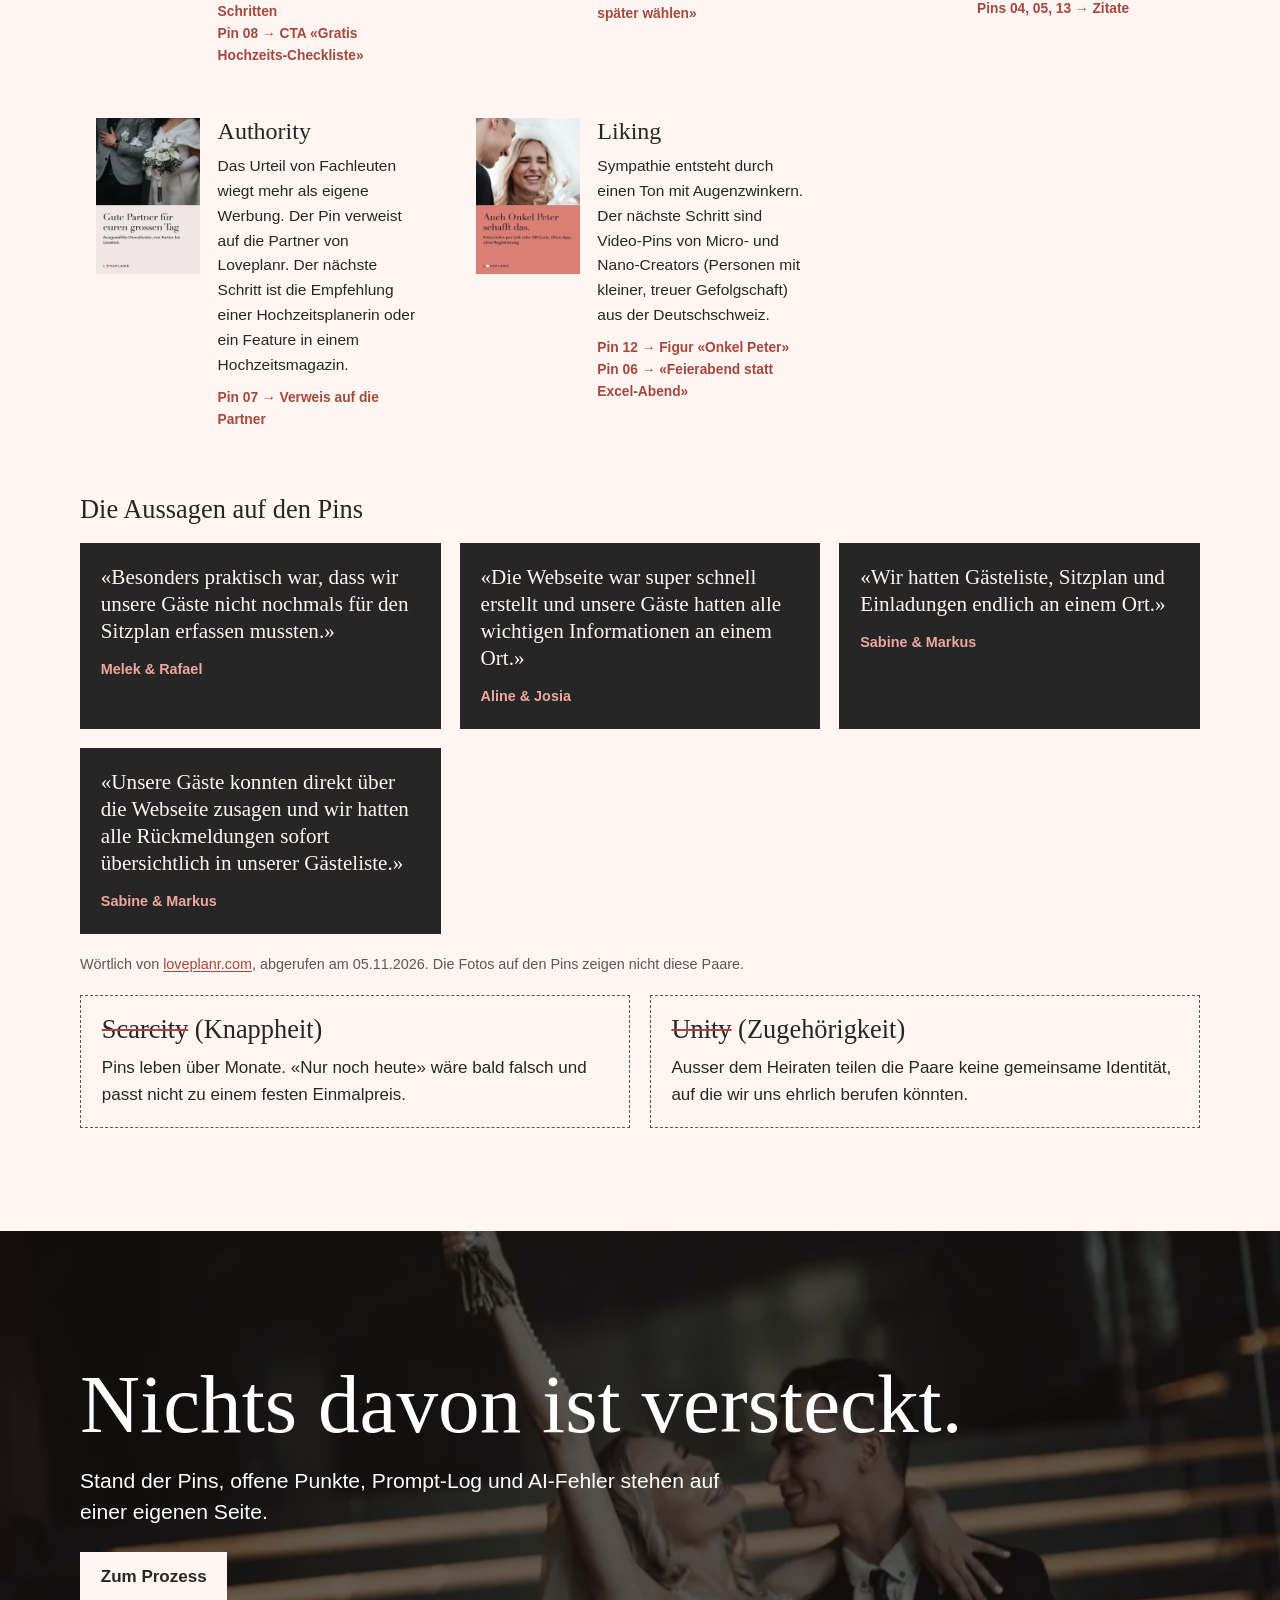
==== commit 54aac6fd: "Iteration 6: Ring-Clip statt Drohnenaufnahme im Hero Verlangt: «noch nicht pushen, ich will doch das" ====
--- a/index.html
+++ b/index.html
@@ -11,7 +11,7 @@
 <meta property="og:image" content="https://xn--lve-sna.ch/assets/img/hero-900.jpg">
 <meta property="og:type" content="website">
 <link rel="icon" href="data:image/svg+xml,%3Csvg xmlns='http://www.w3.org/2000/svg' viewBox='0 0 32 29'%3E%3Cpath fill='%23db7f74' d='M16 29S0 19 0 8.5C0 3.7 3.7 0 8.3 0 11.4 0 14.3 1.7 16 4.4 17.7 1.7 20.6 0 23.7 0 28.3 0 32 3.7 32 8.5 32 19 16 29 16 29z'/%3E%3C/svg%3E">
-<link rel="preload" as="image" type="image/webp" href="assets/video/tanz-poster-900.webp" imagesrcset="assets/video/tanz-poster-900.webp 900w, assets/video/tanz-poster.webp 1600w" imagesizes="100vw">
+<link rel="preload" as="image" type="image/webp" href="assets/video/ring-poster-900.webp" imagesrcset="assets/video/ring-poster-900.webp 900w, assets/video/ring-poster.webp 1600w" imagesizes="100vw">
 <link rel="stylesheet" href="assets/site.css">
 </head>
 <body>
@@ -34,8 +34,8 @@
 
 <section class="hero" id="start">
   <div class="bg" aria-hidden="true">
-    <img src="assets/video/tanz-poster-900.webp" srcset="assets/video/tanz-poster-900.webp 900w, assets/video/tanz-poster.webp 1600w" sizes="100vw" width="1600" height="900" alt="" fetchpriority="high">
-    <video muted loop playsinline preload="none" data-src="assets/video/tanz-{w}.mp4"></video>
+    <img src="assets/video/ring-poster-900.webp" srcset="assets/video/ring-poster-900.webp 900w, assets/video/ring-poster.webp 1600w" sizes="100vw" width="1600" height="900" alt="" fetchpriority="high">
+    <video muted loop playsinline preload="none" data-src="assets/video/ring-{w}.mp4"></video>
   </div>
   <button class="vid-toggle" type="button" aria-pressed="false" hidden><span class="vt-ico" aria-hidden="true"></span><span class="sr">Video anhalten</span></button>
   <div class="hero-txt">
--- a/assets/site.css
+++ b/assets/site.css
@@ -47,7 +47,7 @@
 
 /* Hero */
 .hero{position:relative;min-height:min(68vh,620px);display:flex;flex-direction:column;justify-content:center;background:var(--ink);overflow:hidden}
-.hero .bg img,.hero .bg video{object-position:40% 40%;transform:scaleX(-1)}
+.hero .bg img,.hero .bg video{object-position:50% 35%}
 .hero .bg::after{background:linear-gradient(90deg,rgba(25,18,16,.78),rgba(25,18,16,.45) 42%,rgba(25,18,16,0) 68%)}
 .hero-txt{position:relative;z-index:1;color:#fff;max-width:37rem;padding:clamp(2rem,5vw,3.5rem) clamp(1.15rem,6vw,5rem)}
 .hero h1{font-size:clamp(4.2rem,11vw,8.5rem);line-height:.96;letter-spacing:-.015em;margin-bottom:1.25rem}
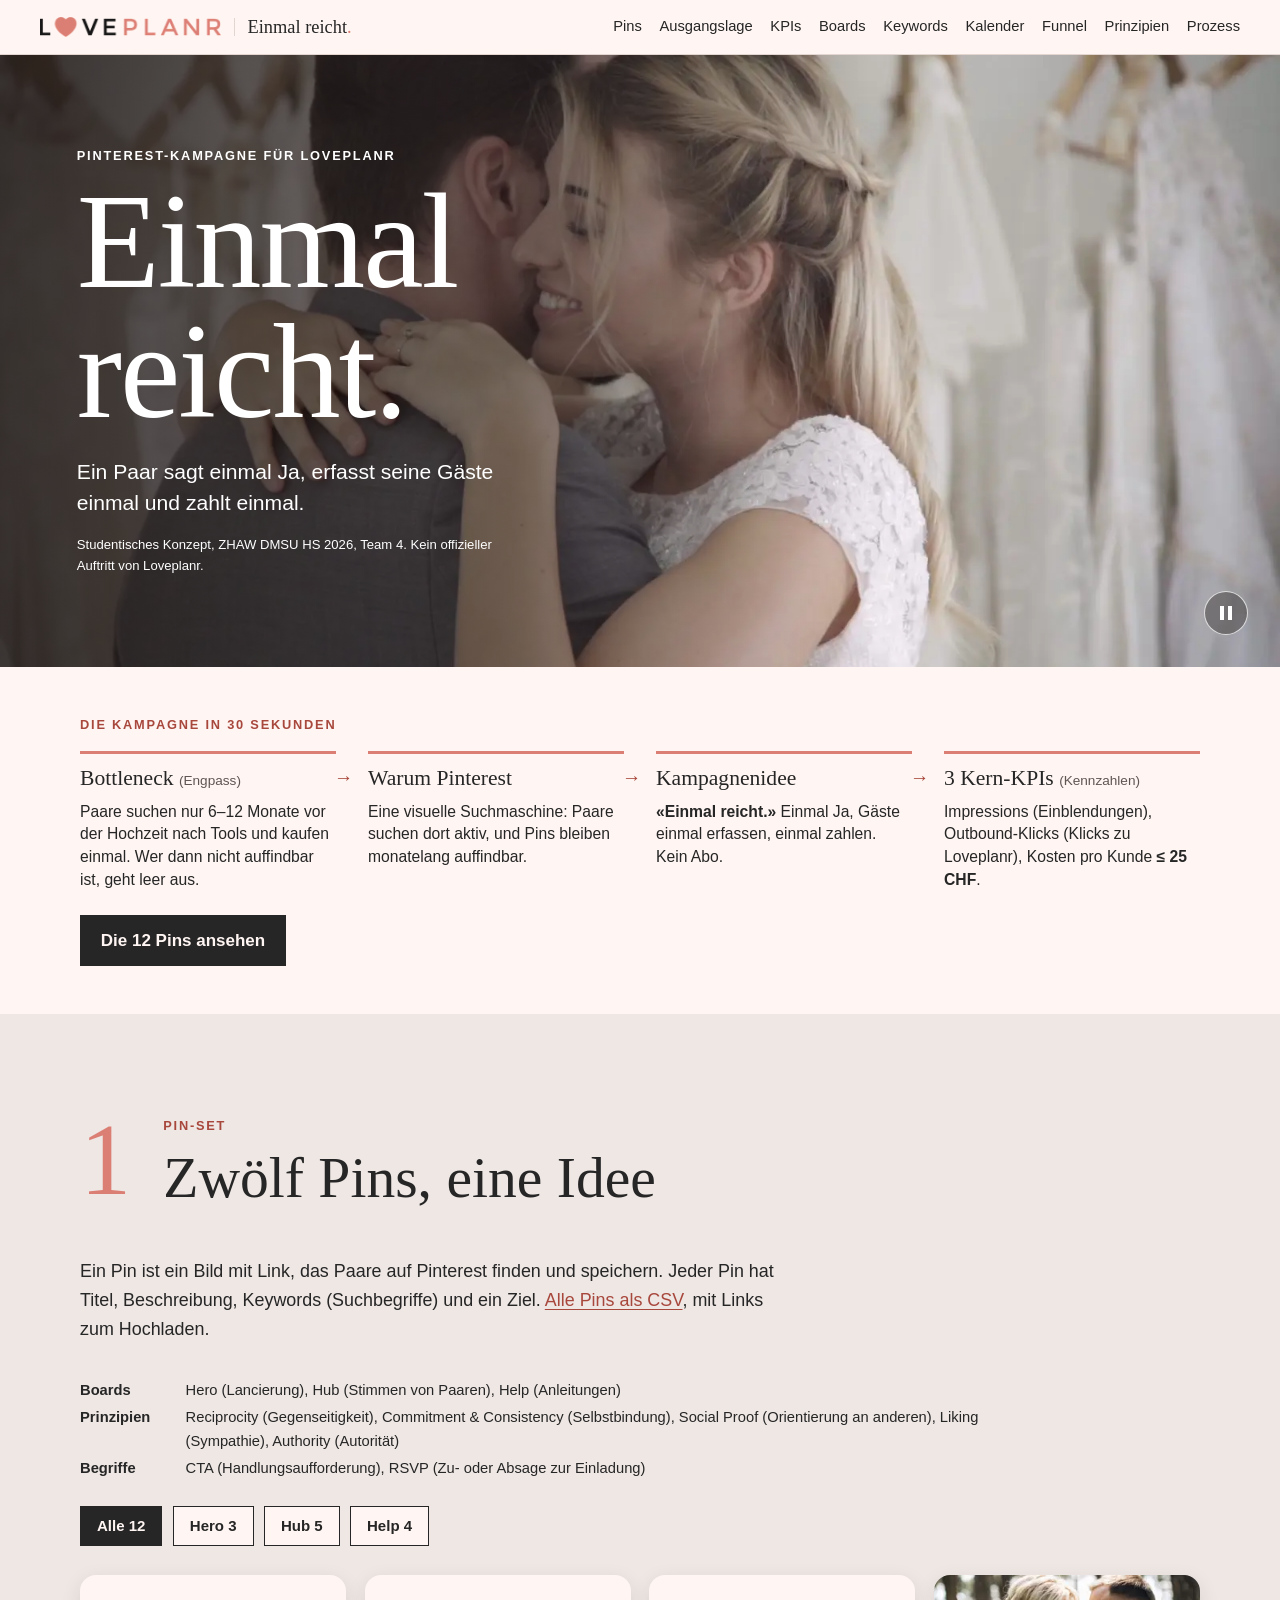
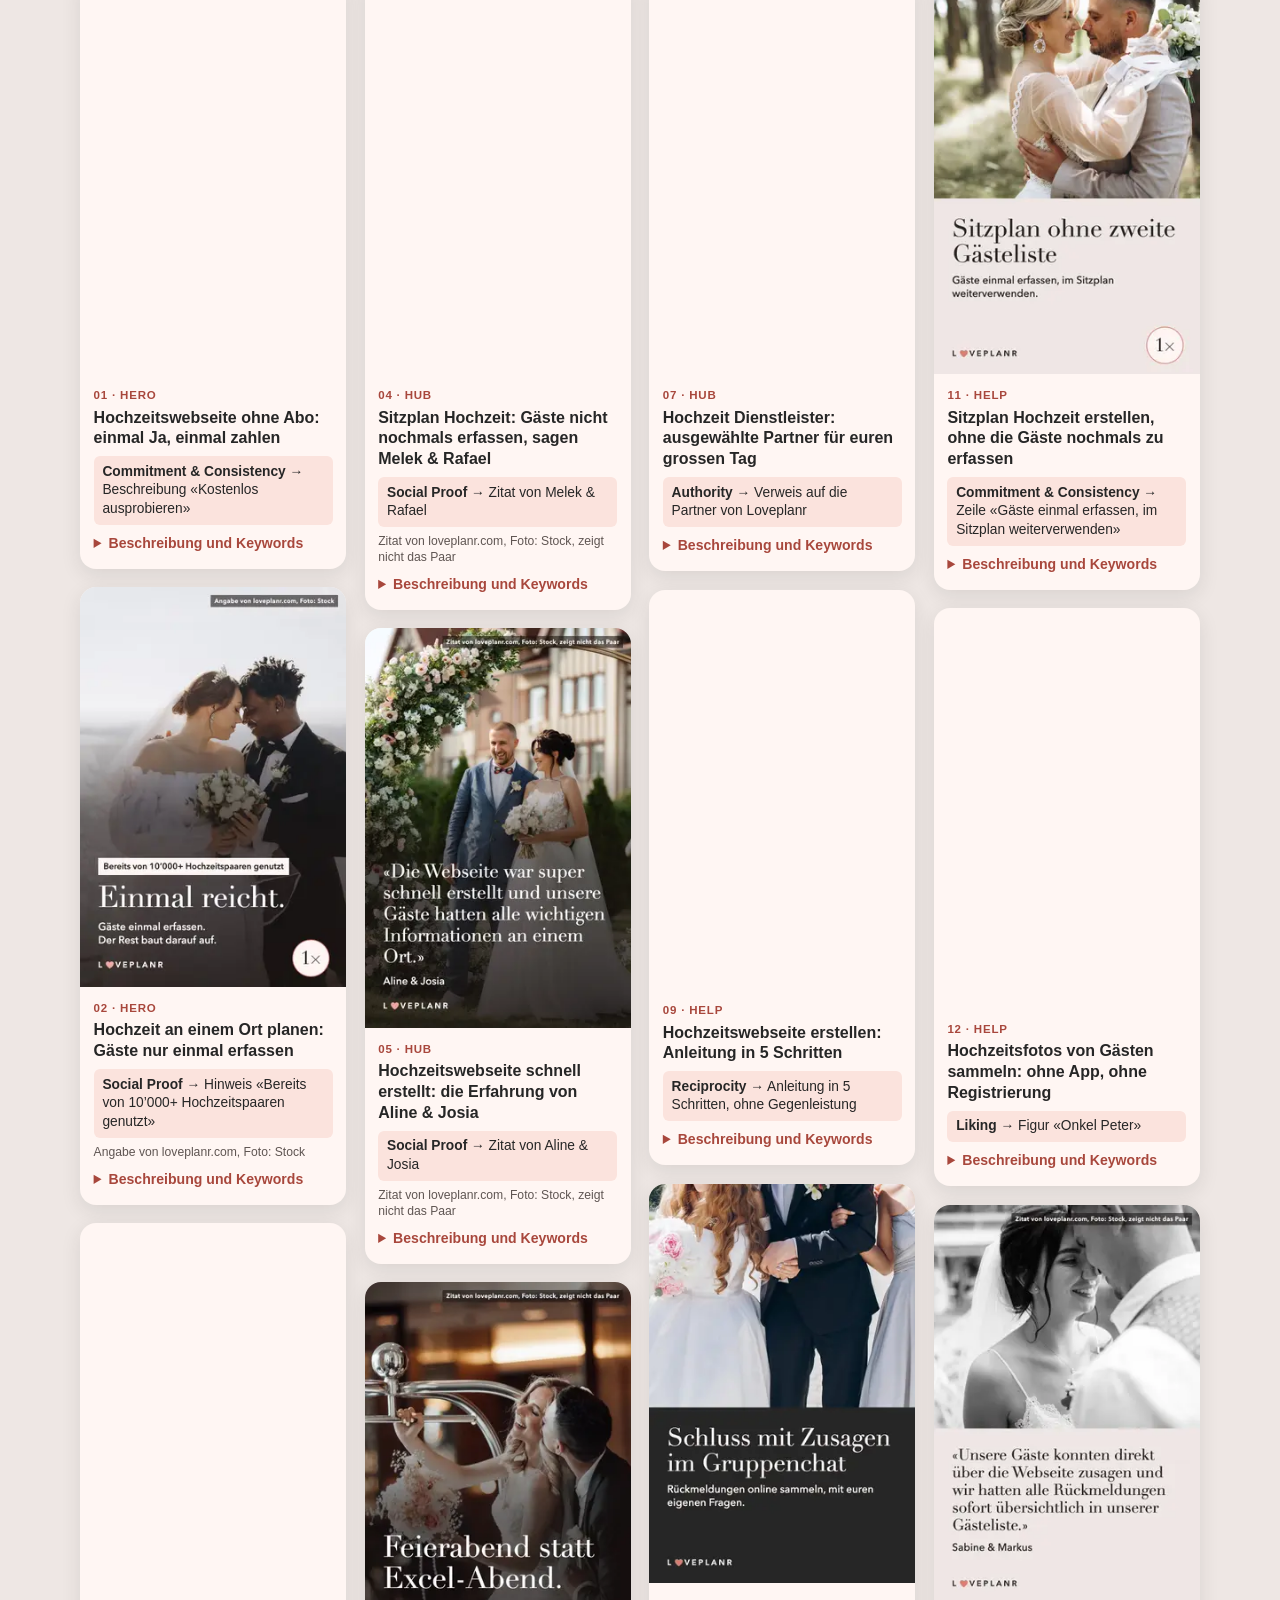
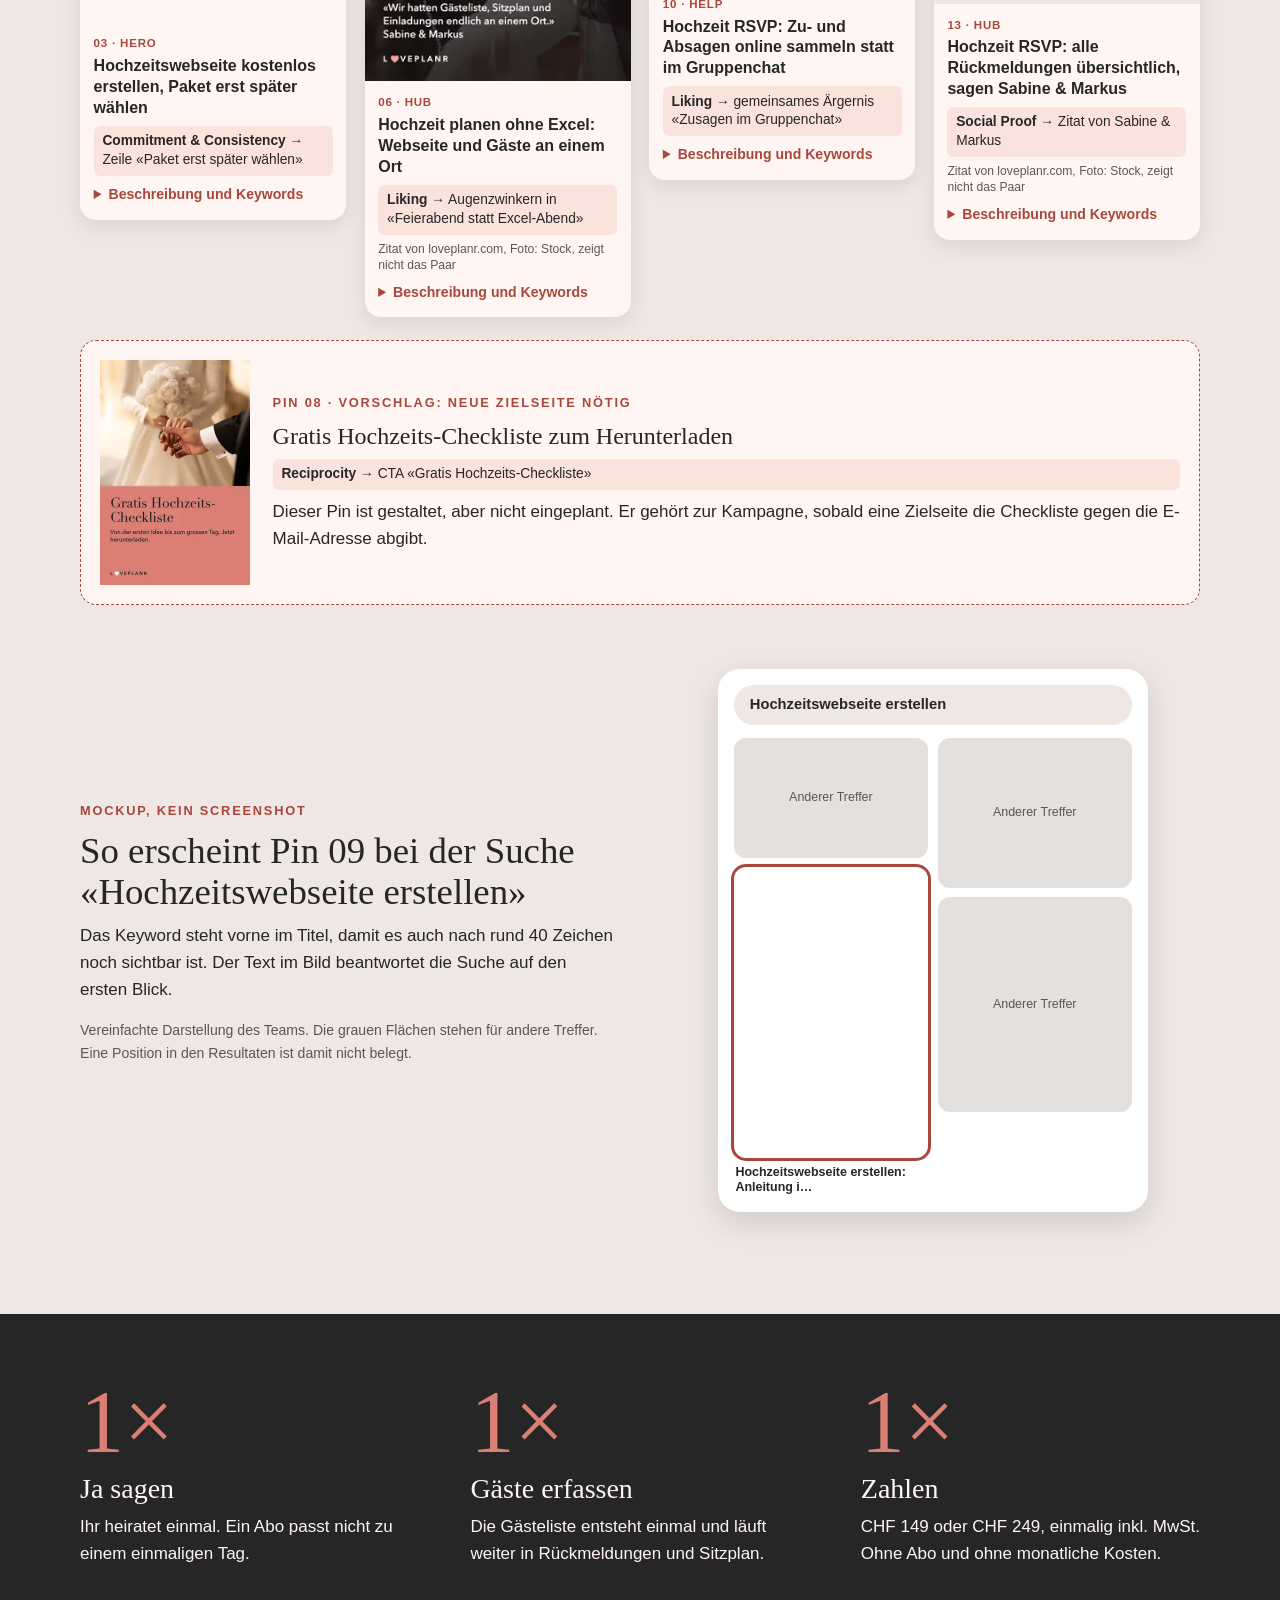
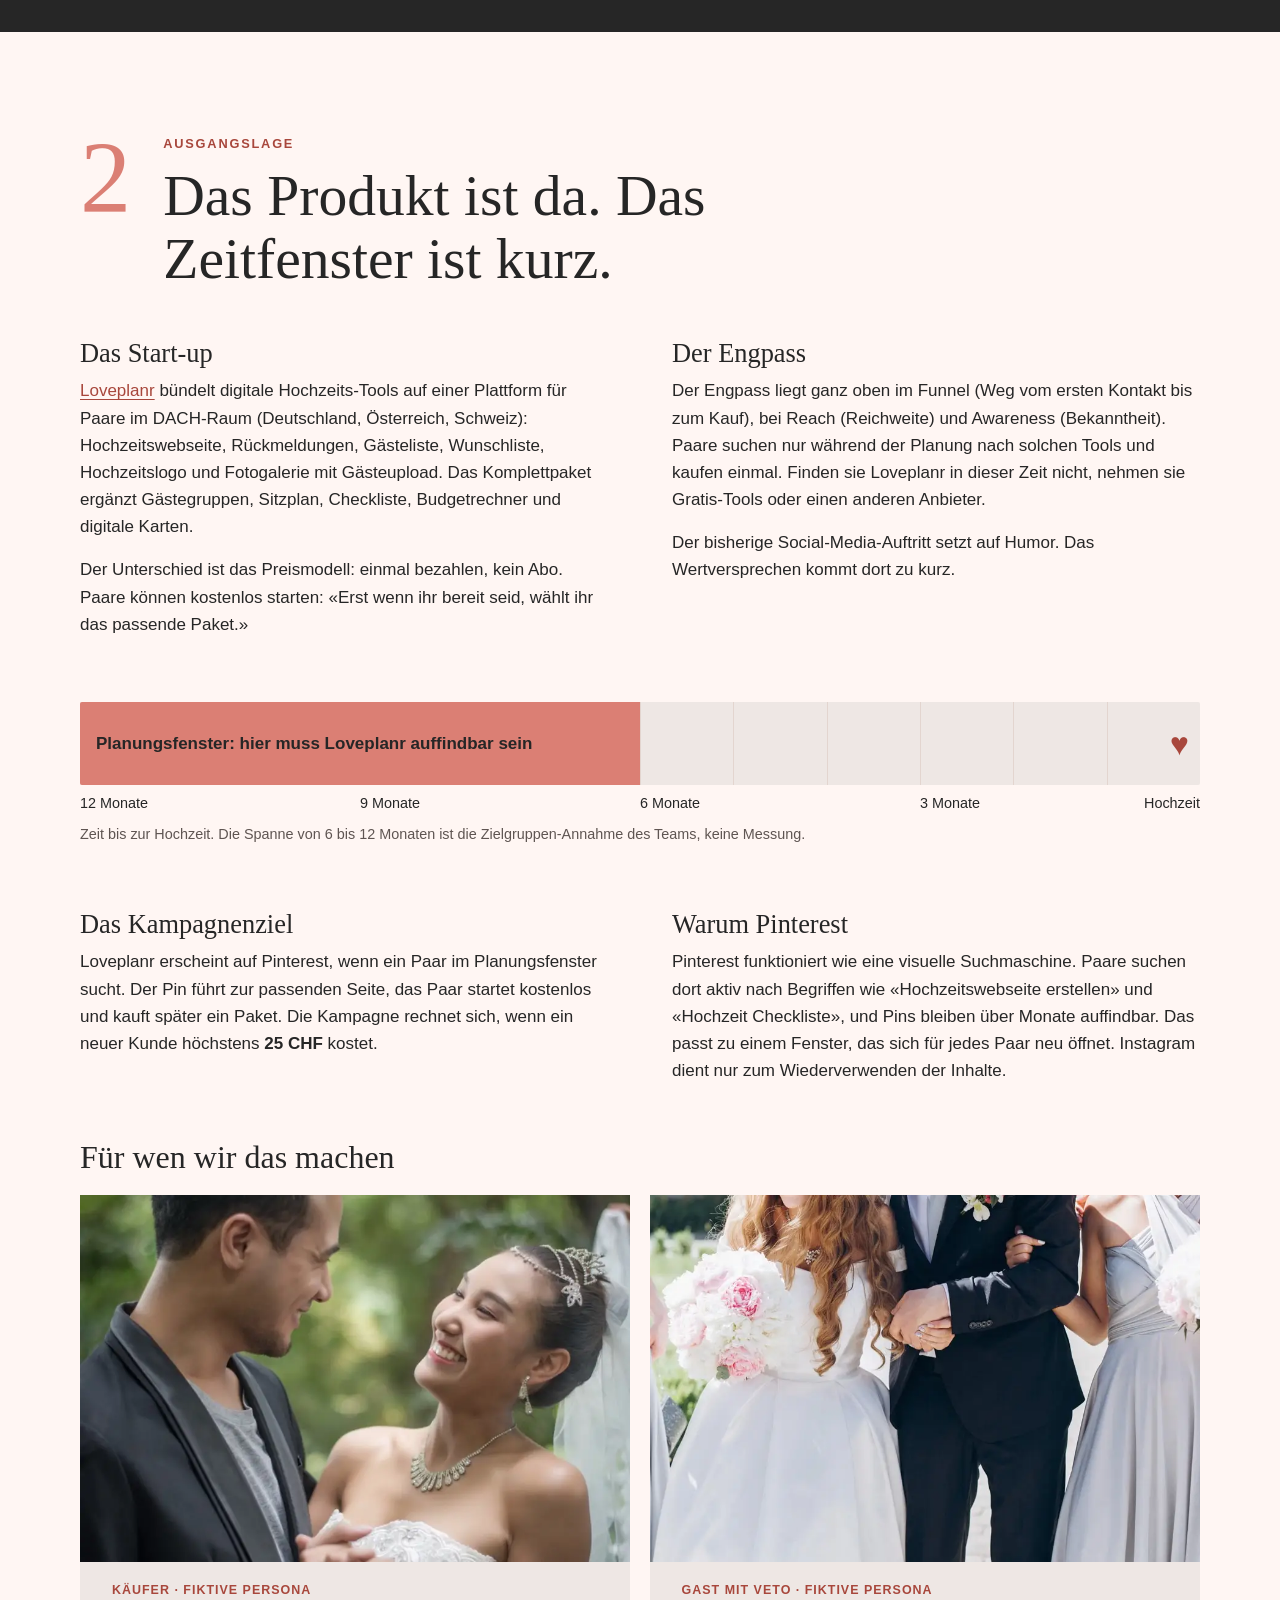
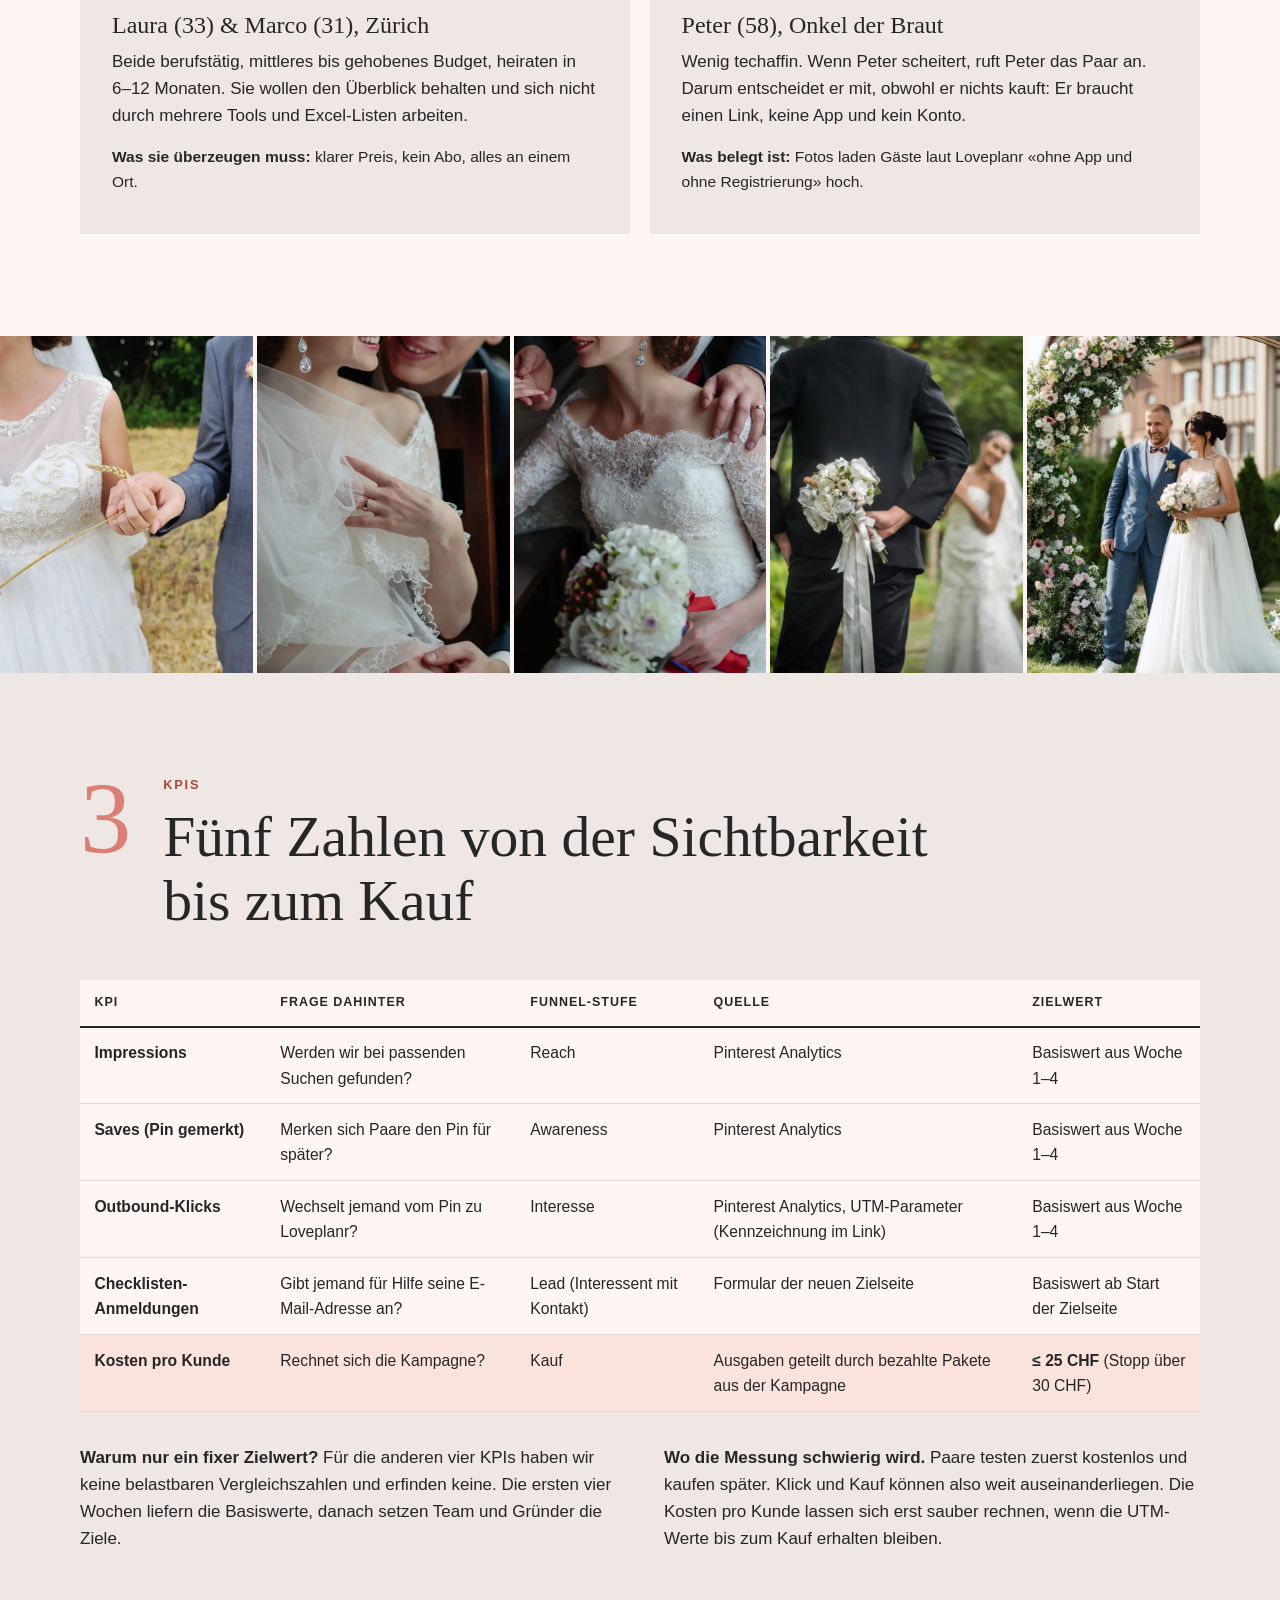
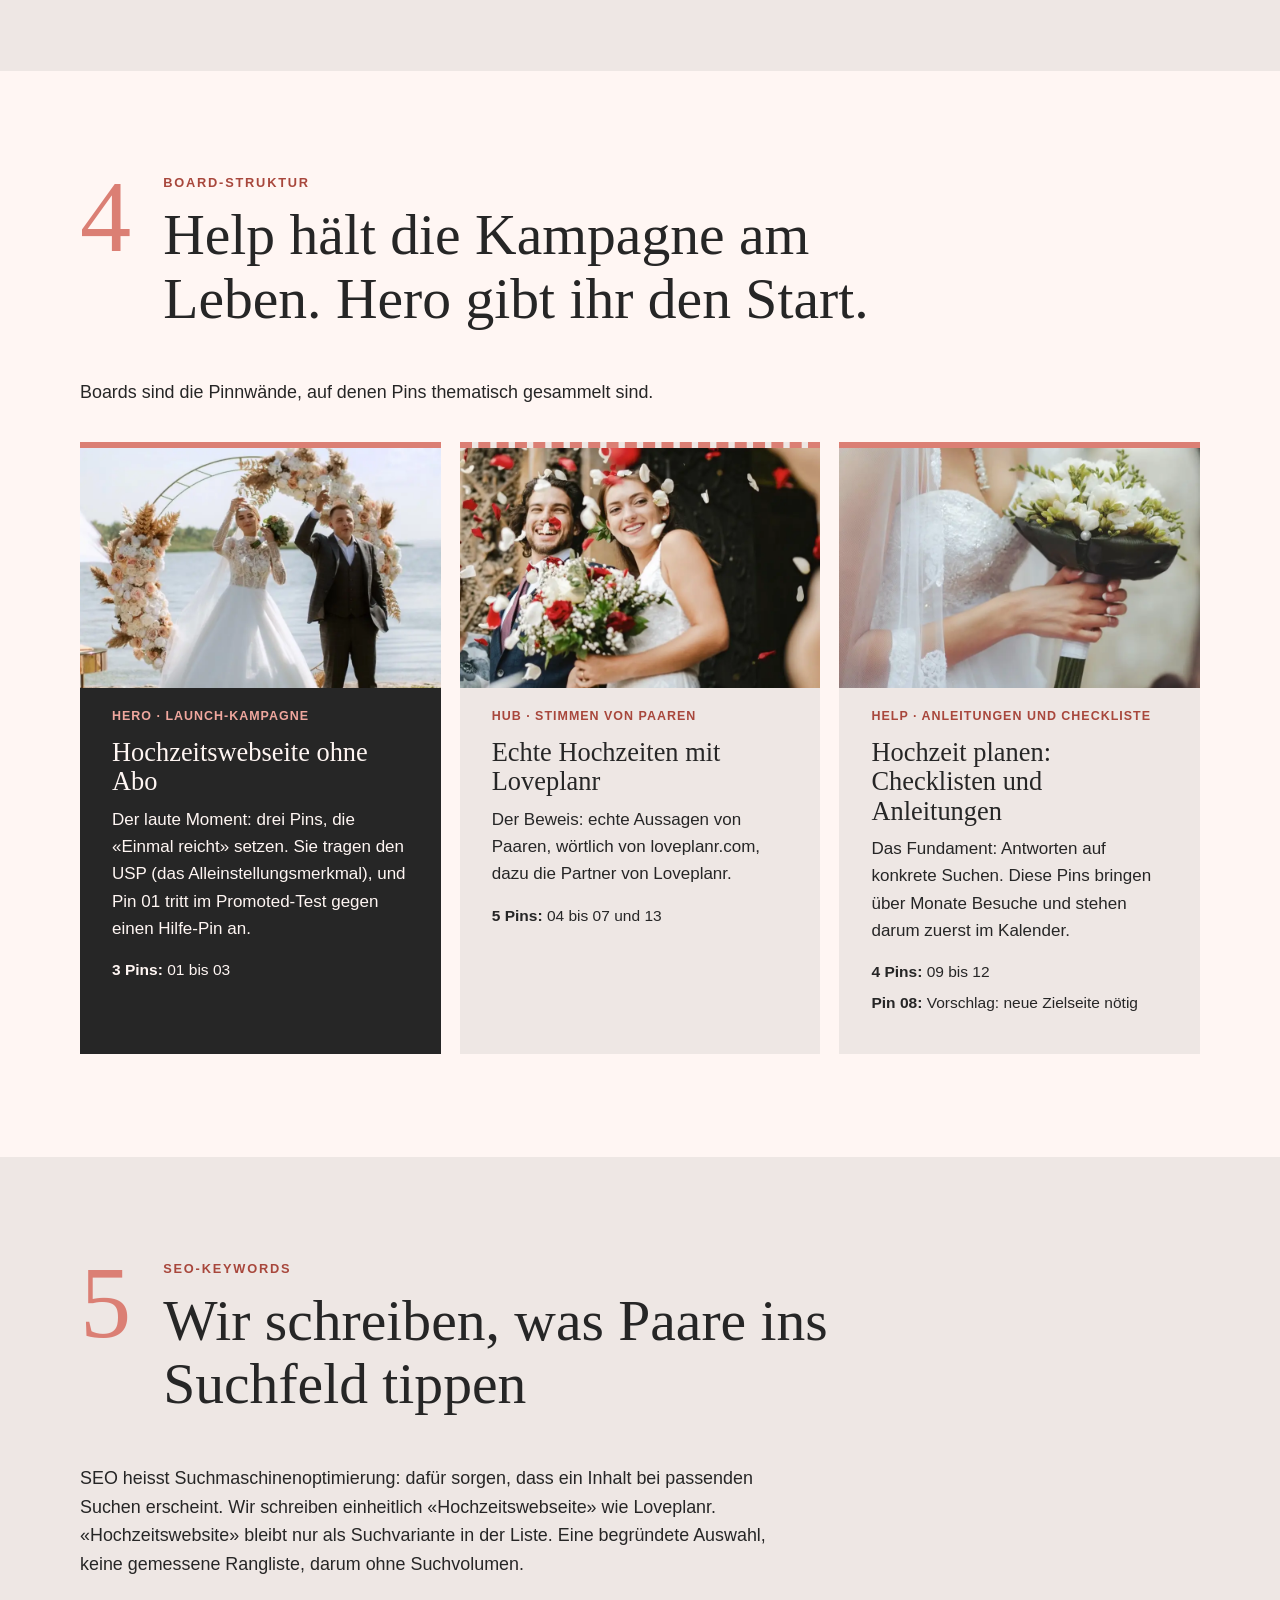
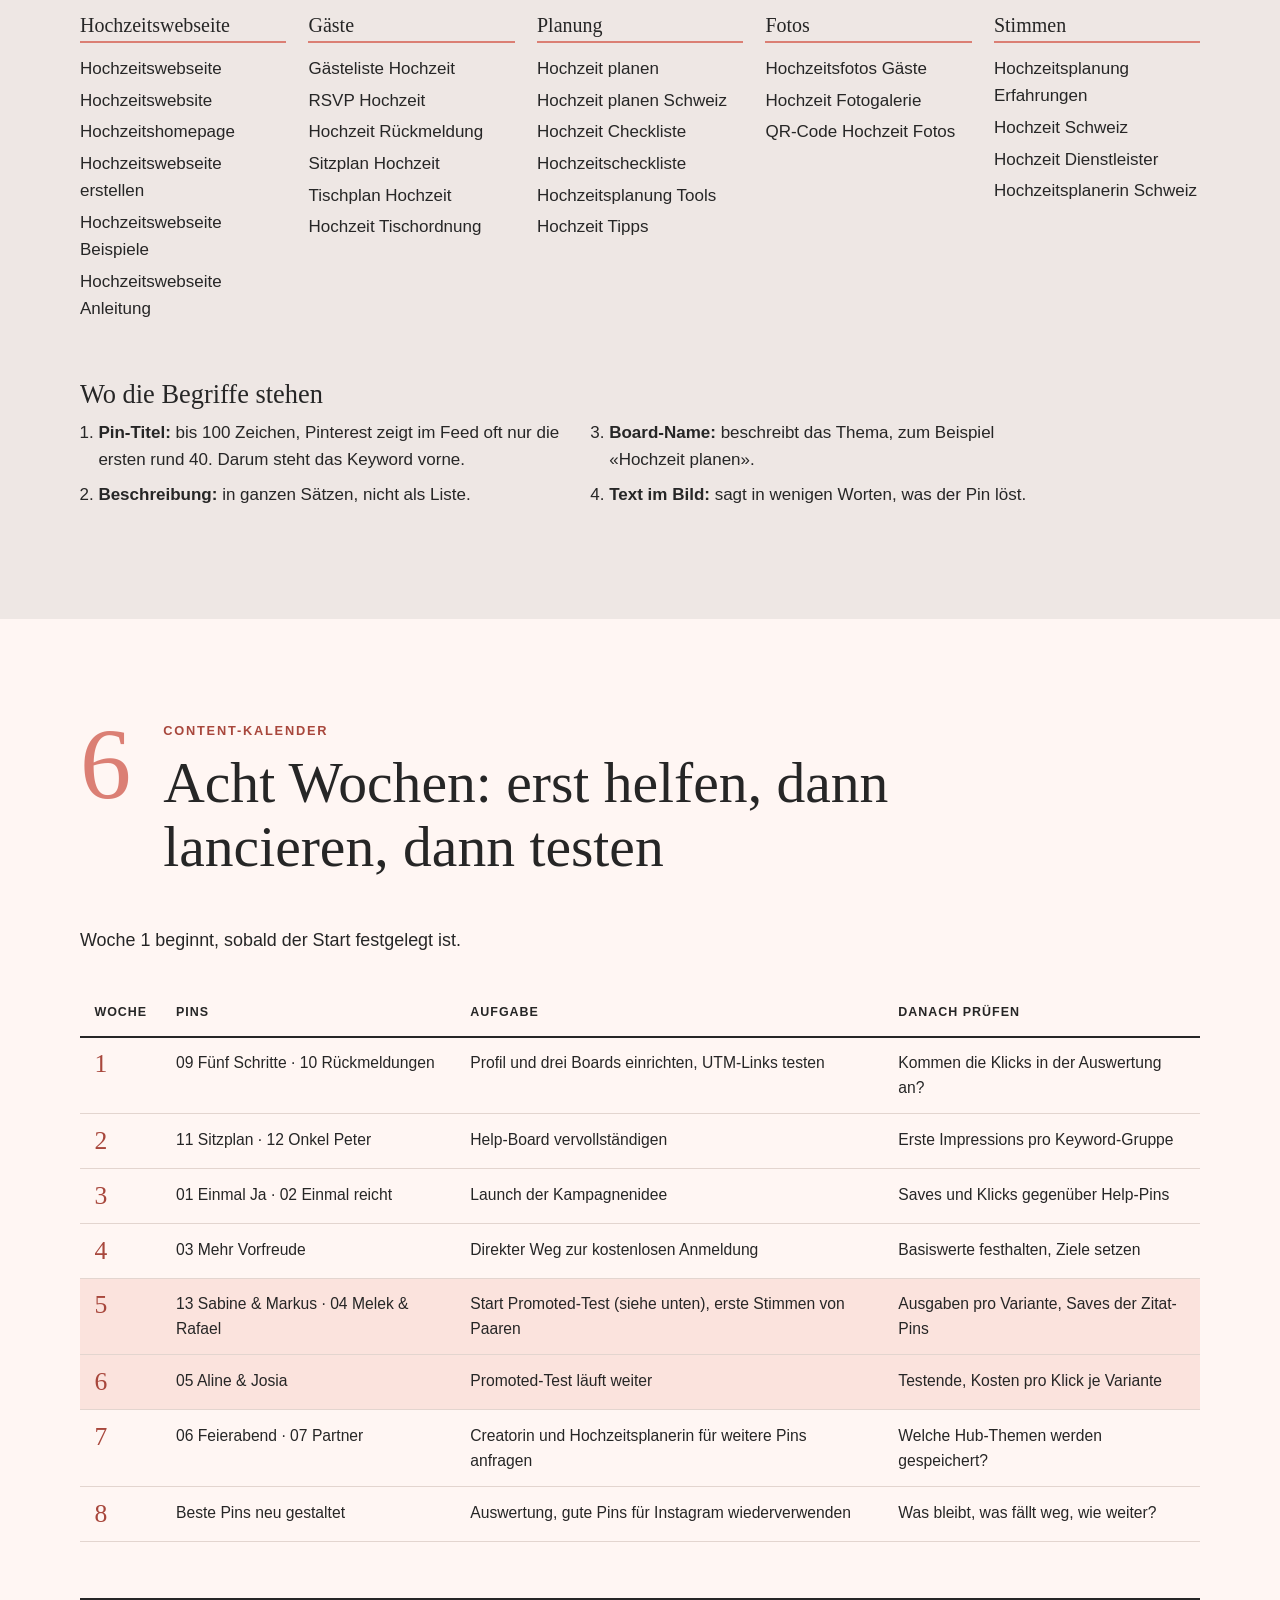
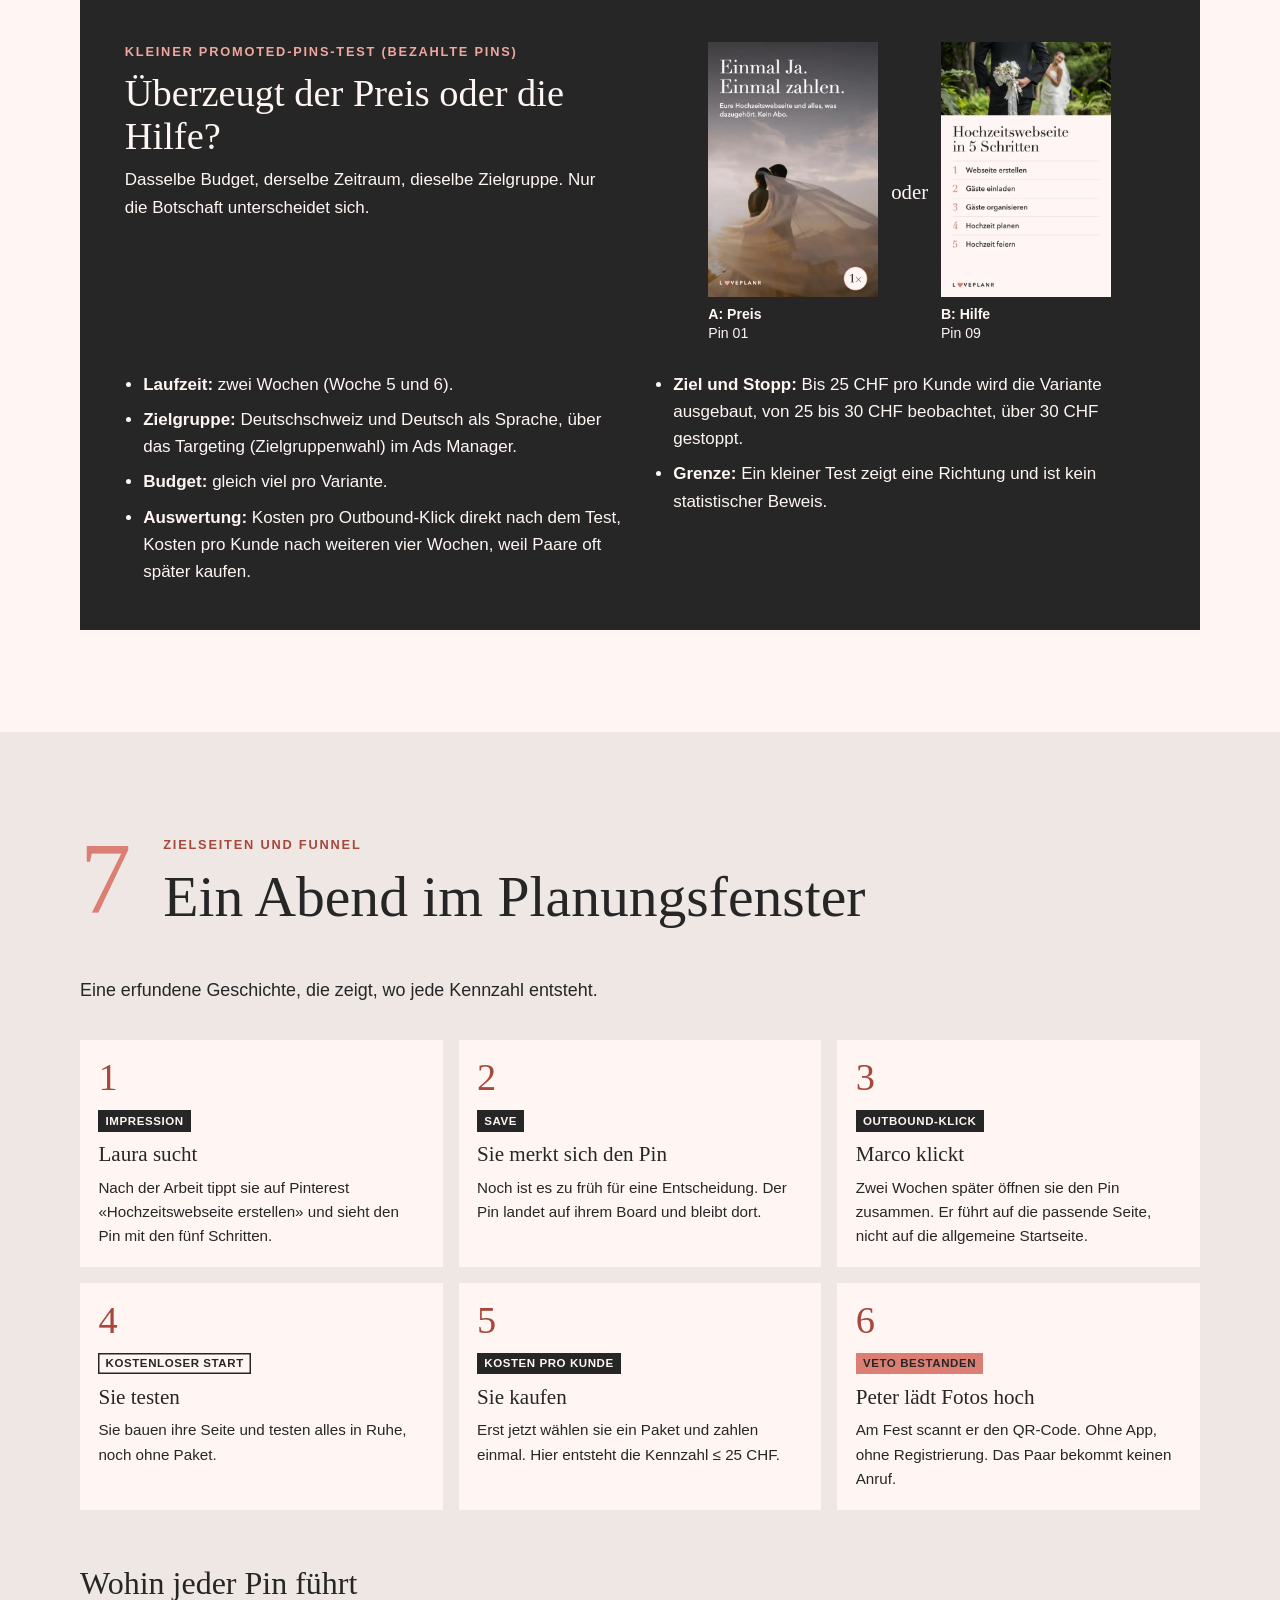
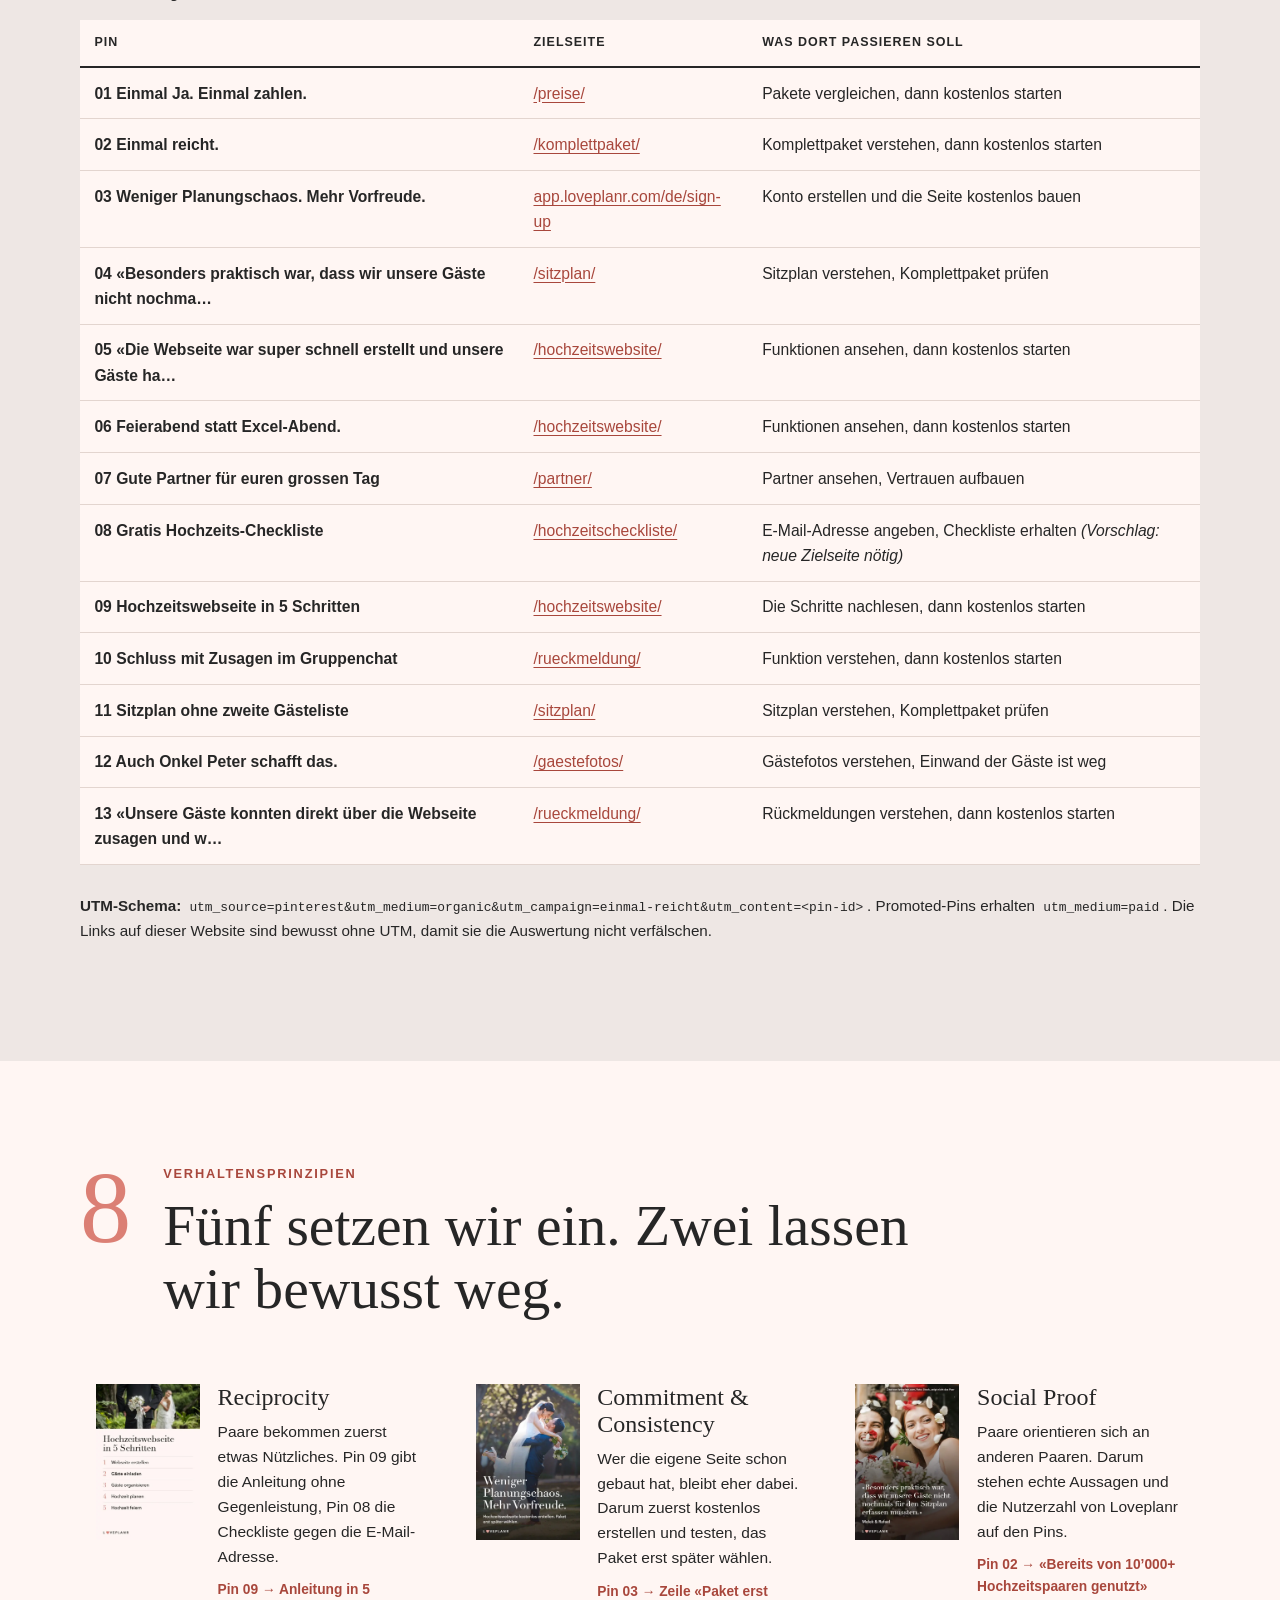
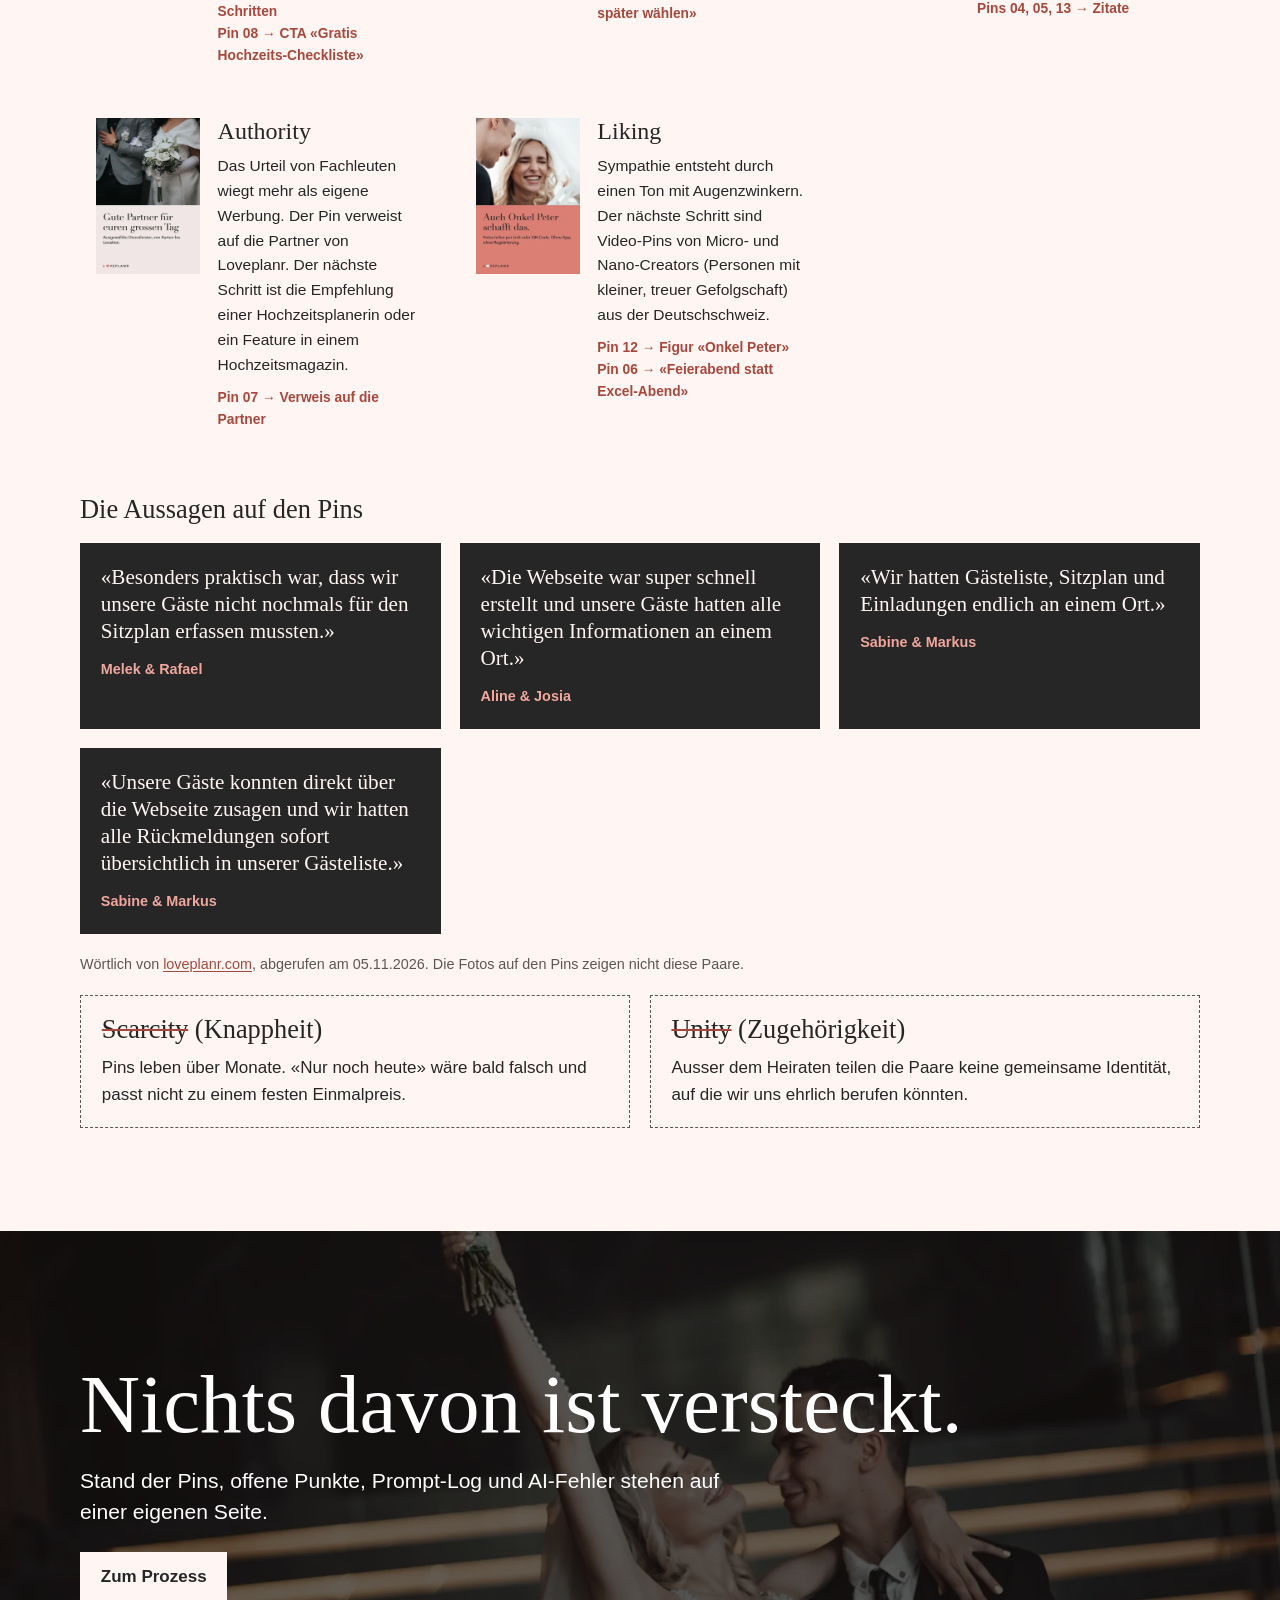
==== commit 09589d12: "Iteration 7: Ladezeit und SEO auf 100, Sitemap, Indexierung Verlangt: Geschwindigkeit nach PageSpeed" ====
--- a/index.html
+++ b/index.html
@@ -5,7 +5,8 @@
 <meta name="viewport" content="width=device-width, initial-scale=1">
 <title>Einmal reicht. Pinterest-Kampagne für Loveplanr</title>
 <meta name="description" content="Studentisches Kampagnenkonzept (ZHAW, DMSU HS 2026, Team 4): zwölf Pins, Boards, Keywords, Kalender und Funnel für Loveplanr auf Pinterest.">
-<meta name="robots" content="noindex">
+<link rel="canonical" href="https://xn--lve-sna.ch/">
+<script type="application/ld+json">{"@context":"https://schema.org","@type":"WebSite","name":"Einmal reicht. Pinterest-Kampagne für Loveplanr","url":"https://xn--lve-sna.ch/","inLanguage":"de-CH","description":"Studentisches Kampagnenkonzept der ZHAW (DMSU HS 2026, Team 4) für Loveplanr auf Pinterest. Kein offizieller Auftritt von Loveplanr.","creator":{"@type":"Organization","name":"ZHAW DMSU HS 2026, Team 4"},"about":{"@type":"Organization","name":"Loveplanr","url":"https://loveplanr.com"}}</script>
 <meta property="og:title" content="Einmal reicht. Pinterest-Kampagne für Loveplanr">
 <meta property="og:description" content="Einmal Ja, Gäste einmal erfassen, einmal zahlen. Studentisches Kampagnenkonzept, ZHAW DMSU HS 2026, Team 4.">
 <meta property="og:image" content="https://xn--lve-sna.ch/assets/img/hero-900.jpg">
@@ -18,7 +19,7 @@
 <a class="skip" href="#inhalt">Zum Inhalt</a>
 
 <header class="top">
-  <a class="mark" href="#start"><img src="assets/img/loveplanr-logo.webp" width="598" height="66" alt="Loveplanr"><span class="mark-k">Einmal reicht<span aria-hidden="true">.</span></span></a>
+  <a class="mark" href="#start"><img src="assets/img/loveplanr-logo.webp" width="398" height="44" alt="Loveplanr"><span class="mark-k">Einmal reicht<span aria-hidden="true">.</span></span></a>
   <nav aria-label="Bereiche">
     <a href="#pins">Pins</a>
     <a href="#ausgangslage">Ausgangslage</a>
@@ -78,7 +79,7 @@
       <div class="pins">
 <!-- PINS:START -->
 <article class="pin hero-p">
-<a class="bild" href="assets/pins/01-einmal-ja.jpg" aria-label="Pin 01 in voller Grösse öffnen"><img src="assets/pins/01-einmal-ja-500.webp" width="500" height="750" loading="lazy" alt="Pin 01: Einmal Ja. Einmal zahlen. Eure Hochzeitswebseite und alles, was dazugehört. Kein Abo."></a>
+<a class="bild" href="assets/pins/01-einmal-ja.jpg" aria-label="Pin 01 in voller Grösse öffnen"><img src="assets/pins/01-einmal-ja-500.webp" srcset="assets/pins/01-einmal-ja-300.webp 300w, assets/pins/01-einmal-ja-500.webp 500w" sizes="(max-width:760px) 46vw, (max-width:1200px) 23vw, 280px" width="500" height="750" loading="lazy" decoding="async" alt="Pin 01: Einmal Ja. Einmal zahlen. Eure Hochzeitswebseite und alles, was dazugehört. Kein Abo."></a>
 <p class="pin-tag">01 · Hero</p>
 <h3>Hochzeitswebseite ohne Abo: einmal Ja, einmal zahlen</h3>
 <p class="pz"><strong>Commitment &amp; Consistency</strong> → Beschreibung «Kostenlos ausprobieren»</p>
@@ -88,7 +89,7 @@
 </details>
 </article>
 <article class="pin hero-p">
-<a class="bild" href="assets/pins/02-einmal-reicht.jpg" aria-label="Pin 02 in voller Grösse öffnen"><img src="assets/pins/02-einmal-reicht-500.webp" width="500" height="750" loading="lazy" alt="Pin 02: Bereits von 10’000+ Hochzeitspaaren genutzt. Einmal reicht. Gäste einmal erfassen. Der Rest baut darauf auf. Angabe von loveplanr.com, Foto: Stock."></a>
+<a class="bild" href="assets/pins/02-einmal-reicht.jpg" aria-label="Pin 02 in voller Grösse öffnen"><img src="assets/pins/02-einmal-reicht-500.webp" srcset="assets/pins/02-einmal-reicht-300.webp 300w, assets/pins/02-einmal-reicht-500.webp 500w" sizes="(max-width:760px) 46vw, (max-width:1200px) 23vw, 280px" width="500" height="750" loading="lazy" decoding="async" alt="Pin 02: Bereits von 10’000+ Hochzeitspaaren genutzt. Einmal reicht. Gäste einmal erfassen. Der Rest baut darauf auf. Angabe von loveplanr.com, Foto: Stock."></a>
 <p class="pin-tag">02 · Hero</p>
 <h3>Hochzeit an einem Ort planen: Gäste nur einmal erfassen</h3>
 <p class="pz"><strong>Social Proof</strong> → Hinweis «Bereits von 10’000+ Hochzeitspaaren genutzt»</p>
@@ -98,7 +99,7 @@
 </details>
 </article>
 <article class="pin hero-p">
-<a class="bild" href="assets/pins/03-mehr-vorfreude.jpg" aria-label="Pin 03 in voller Grösse öffnen"><img src="assets/pins/03-mehr-vorfreude-500.webp" width="500" height="750" loading="lazy" alt="Pin 03: Weniger Planungschaos. Mehr Vorfreude. Hochzeitswebseite kostenlos erstellen. Paket erst später wählen."></a>
+<a class="bild" href="assets/pins/03-mehr-vorfreude.jpg" aria-label="Pin 03 in voller Grösse öffnen"><img src="assets/pins/03-mehr-vorfreude-500.webp" srcset="assets/pins/03-mehr-vorfreude-300.webp 300w, assets/pins/03-mehr-vorfreude-500.webp 500w" sizes="(max-width:760px) 46vw, (max-width:1200px) 23vw, 280px" width="500" height="750" loading="lazy" decoding="async" alt="Pin 03: Weniger Planungschaos. Mehr Vorfreude. Hochzeitswebseite kostenlos erstellen. Paket erst später wählen."></a>
 <p class="pin-tag">03 · Hero</p>
 <h3>Hochzeitswebseite kostenlos erstellen, Paket erst später wählen</h3>
 <p class="pz"><strong>Commitment &amp; Consistency</strong> → Zeile «Paket erst später wählen»</p>
@@ -108,7 +109,7 @@
 </details>
 </article>
 <article class="pin hub-p">
-<a class="bild" href="assets/pins/04-melek-rafael.jpg" aria-label="Pin 04 in voller Grösse öffnen"><img src="assets/pins/04-melek-rafael-500.webp" width="500" height="750" loading="lazy" alt="Pin 04: «Besonders praktisch war, dass wir unsere Gäste nicht nochmals für den Sitzplan erfassen mussten.» Melek &amp; Rafael Zitat von loveplanr.com, Foto: Stock, zeigt nicht das Paar."></a>
+<a class="bild" href="assets/pins/04-melek-rafael.jpg" aria-label="Pin 04 in voller Grösse öffnen"><img src="assets/pins/04-melek-rafael-500.webp" srcset="assets/pins/04-melek-rafael-300.webp 300w, assets/pins/04-melek-rafael-500.webp 500w" sizes="(max-width:760px) 46vw, (max-width:1200px) 23vw, 280px" width="500" height="750" loading="lazy" decoding="async" alt="Pin 04: «Besonders praktisch war, dass wir unsere Gäste nicht nochmals für den Sitzplan erfassen mussten.» Melek &amp; Rafael Zitat von loveplanr.com, Foto: Stock, zeigt nicht das Paar."></a>
 <p class="pin-tag">04 · Hub</p>
 <h3>Sitzplan Hochzeit: Gäste nicht nochmals erfassen, sagen Melek &amp; Rafael</h3>
 <p class="pz"><strong>Social Proof</strong> → Zitat von Melek &amp; Rafael</p>
@@ -118,7 +119,7 @@
 </details>
 </article>
 <article class="pin hub-p">
-<a class="bild" href="assets/pins/05-aline-josia.jpg" aria-label="Pin 05 in voller Grösse öffnen"><img src="assets/pins/05-aline-josia-500.webp" width="500" height="750" loading="lazy" alt="Pin 05: «Die Webseite war super schnell erstellt und unsere Gäste hatten alle wichtigen Informationen an einem Ort.» Aline &amp; Josia Zitat von loveplanr.com, Foto: Stock, zeigt nicht das Paar."></a>
+<a class="bild" href="assets/pins/05-aline-josia.jpg" aria-label="Pin 05 in voller Grösse öffnen"><img src="assets/pins/05-aline-josia-500.webp" srcset="assets/pins/05-aline-josia-300.webp 300w, assets/pins/05-aline-josia-500.webp 500w" sizes="(max-width:760px) 46vw, (max-width:1200px) 23vw, 280px" width="500" height="750" loading="lazy" decoding="async" alt="Pin 05: «Die Webseite war super schnell erstellt und unsere Gäste hatten alle wichtigen Informationen an einem Ort.» Aline &amp; Josia Zitat von loveplanr.com, Foto: Stock, zeigt nicht das Paar."></a>
 <p class="pin-tag">05 · Hub</p>
 <h3>Hochzeitswebseite schnell erstellt: die Erfahrung von Aline &amp; Josia</h3>
 <p class="pz"><strong>Social Proof</strong> → Zitat von Aline &amp; Josia</p>
@@ -128,7 +129,7 @@
 </details>
 </article>
 <article class="pin hub-p">
-<a class="bild" href="assets/pins/06-feierabend.jpg" aria-label="Pin 06 in voller Grösse öffnen"><img src="assets/pins/06-feierabend-500.webp" width="500" height="750" loading="lazy" alt="Pin 06: Feierabend statt Excel-Abend. «Wir hatten Gästeliste, Sitzplan und Einladungen endlich an einem Ort.» Sabine &amp; Markus Zitat von loveplanr.com, Foto: Stock, zeigt nicht das Paar."></a>
+<a class="bild" href="assets/pins/06-feierabend.jpg" aria-label="Pin 06 in voller Grösse öffnen"><img src="assets/pins/06-feierabend-500.webp" srcset="assets/pins/06-feierabend-300.webp 300w, assets/pins/06-feierabend-500.webp 500w" sizes="(max-width:760px) 46vw, (max-width:1200px) 23vw, 280px" width="500" height="750" loading="lazy" decoding="async" alt="Pin 06: Feierabend statt Excel-Abend. «Wir hatten Gästeliste, Sitzplan und Einladungen endlich an einem Ort.» Sabine &amp; Markus Zitat von loveplanr.com, Foto: Stock, zeigt nicht das Paar."></a>
 <p class="pin-tag">06 · Hub</p>
 <h3>Hochzeit planen ohne Excel: Webseite und Gäste an einem Ort</h3>
 <p class="pz"><strong>Liking</strong> → Augenzwinkern in «Feierabend statt Excel-Abend»</p>
@@ -138,7 +139,7 @@
 </details>
 </article>
 <article class="pin hub-p">
-<a class="bild" href="assets/pins/07-partner.jpg" aria-label="Pin 07 in voller Grösse öffnen"><img src="assets/pins/07-partner-500.webp" width="500" height="750" loading="lazy" alt="Pin 07: Gute Partner für euren grossen Tag Ausgewählte Dienstleister, von Karten bis Location."></a>
+<a class="bild" href="assets/pins/07-partner.jpg" aria-label="Pin 07 in voller Grösse öffnen"><img src="assets/pins/07-partner-500.webp" srcset="assets/pins/07-partner-300.webp 300w, assets/pins/07-partner-500.webp 500w" sizes="(max-width:760px) 46vw, (max-width:1200px) 23vw, 280px" width="500" height="750" loading="lazy" decoding="async" alt="Pin 07: Gute Partner für euren grossen Tag Ausgewählte Dienstleister, von Karten bis Location."></a>
 <p class="pin-tag">07 · Hub</p>
 <h3>Hochzeit Dienstleister: ausgewählte Partner für euren grossen Tag</h3>
 <p class="pz"><strong>Authority</strong> → Verweis auf die Partner von Loveplanr</p>
@@ -148,7 +149,7 @@
 </details>
 </article>
 <article class="pin help-p">
-<a class="bild" href="assets/pins/09-fuenf-schritte.jpg" aria-label="Pin 09 in voller Grösse öffnen"><img src="assets/pins/09-fuenf-schritte-500.webp" width="500" height="750" loading="lazy" alt="Pin 09: Hochzeitswebseite in 5 Schritten Webseite erstellen, Gäste einladen, Gäste organisieren, Hochzeit planen, Hochzeit feiern"></a>
+<a class="bild" href="assets/pins/09-fuenf-schritte.jpg" aria-label="Pin 09 in voller Grösse öffnen"><img src="assets/pins/09-fuenf-schritte-500.webp" srcset="assets/pins/09-fuenf-schritte-300.webp 300w, assets/pins/09-fuenf-schritte-500.webp 500w" sizes="(max-width:760px) 46vw, (max-width:1200px) 23vw, 280px" width="500" height="750" loading="lazy" decoding="async" alt="Pin 09: Hochzeitswebseite in 5 Schritten Webseite erstellen, Gäste einladen, Gäste organisieren, Hochzeit planen, Hochzeit feiern"></a>
 <p class="pin-tag">09 · Help</p>
 <h3>Hochzeitswebseite erstellen: Anleitung in 5 Schritten</h3>
 <p class="pz"><strong>Reciprocity</strong> → Anleitung in 5 Schritten, ohne Gegenleistung</p>
@@ -158,7 +159,7 @@
 </details>
 </article>
 <article class="pin help-p">
-<a class="bild" href="assets/pins/10-rueckmeldungen.jpg" aria-label="Pin 10 in voller Grösse öffnen"><img src="assets/pins/10-rueckmeldungen-500.webp" width="500" height="750" loading="lazy" alt="Pin 10: Schluss mit Zusagen im Gruppenchat Rückmeldungen online sammeln, mit euren eigenen Fragen."></a>
+<a class="bild" href="assets/pins/10-rueckmeldungen.jpg" aria-label="Pin 10 in voller Grösse öffnen"><img src="assets/pins/10-rueckmeldungen-500.webp" srcset="assets/pins/10-rueckmeldungen-300.webp 300w, assets/pins/10-rueckmeldungen-500.webp 500w" sizes="(max-width:760px) 46vw, (max-width:1200px) 23vw, 280px" width="500" height="750" loading="lazy" decoding="async" alt="Pin 10: Schluss mit Zusagen im Gruppenchat Rückmeldungen online sammeln, mit euren eigenen Fragen."></a>
 <p class="pin-tag">10 · Help</p>
 <h3>Hochzeit RSVP: Zu- und Absagen online sammeln statt im Gruppenchat</h3>
 <p class="pz"><strong>Liking</strong> → gemeinsames Ärgernis «Zusagen im Gruppenchat»</p>
@@ -168,7 +169,7 @@
 </details>
 </article>
 <article class="pin help-p">
-<a class="bild" href="assets/pins/11-sitzplan.jpg" aria-label="Pin 11 in voller Grösse öffnen"><img src="assets/pins/11-sitzplan-500.webp" width="500" height="750" loading="lazy" alt="Pin 11: Sitzplan ohne zweite Gästeliste Gäste einmal erfassen, im Sitzplan weiterverwenden."></a>
+<a class="bild" href="assets/pins/11-sitzplan.jpg" aria-label="Pin 11 in voller Grösse öffnen"><img src="assets/pins/11-sitzplan-500.webp" srcset="assets/pins/11-sitzplan-300.webp 300w, assets/pins/11-sitzplan-500.webp 500w" sizes="(max-width:760px) 46vw, (max-width:1200px) 23vw, 280px" width="500" height="750" loading="lazy" decoding="async" alt="Pin 11: Sitzplan ohne zweite Gästeliste Gäste einmal erfassen, im Sitzplan weiterverwenden."></a>
 <p class="pin-tag">11 · Help</p>
 <h3>Sitzplan Hochzeit erstellen, ohne die Gäste nochmals zu erfassen</h3>
 <p class="pz"><strong>Commitment &amp; Consistency</strong> → Zeile «Gäste einmal erfassen, im Sitzplan weiterverwenden»</p>
@@ -178,7 +179,7 @@
 </details>
 </article>
 <article class="pin help-p">
-<a class="bild" href="assets/pins/12-onkel-peter.jpg" aria-label="Pin 12 in voller Grösse öffnen"><img src="assets/pins/12-onkel-peter-500.webp" width="500" height="750" loading="lazy" alt="Pin 12: Auch Onkel Peter schafft das. Fotos teilen per Link oder QR-Code. Ohne App, ohne Registrierung."></a>
+<a class="bild" href="assets/pins/12-onkel-peter.jpg" aria-label="Pin 12 in voller Grösse öffnen"><img src="assets/pins/12-onkel-peter-500.webp" srcset="assets/pins/12-onkel-peter-300.webp 300w, assets/pins/12-onkel-peter-500.webp 500w" sizes="(max-width:760px) 46vw, (max-width:1200px) 23vw, 280px" width="500" height="750" loading="lazy" decoding="async" alt="Pin 12: Auch Onkel Peter schafft das. Fotos teilen per Link oder QR-Code. Ohne App, ohne Registrierung."></a>
 <p class="pin-tag">12 · Help</p>
 <h3>Hochzeitsfotos von Gästen sammeln: ohne App, ohne Registrierung</h3>
 <p class="pz"><strong>Liking</strong> → Figur «Onkel Peter»</p>
@@ -188,7 +189,7 @@
 </details>
 </article>
 <article class="pin hub-p">
-<a class="bild" href="assets/pins/13-sabine-markus.jpg" aria-label="Pin 13 in voller Grösse öffnen"><img src="assets/pins/13-sabine-markus-500.webp" width="500" height="750" loading="lazy" alt="Pin 13: «Unsere Gäste konnten direkt über die Webseite zusagen und wir hatten alle Rückmeldungen sofort übersichtlich in unserer Gästeliste.» Sabine &amp; Markus Zitat von loveplanr.com, Foto: Stock, zeigt nicht das Paar."></a>
+<a class="bild" href="assets/pins/13-sabine-markus.jpg" aria-label="Pin 13 in voller Grösse öffnen"><img src="assets/pins/13-sabine-markus-500.webp" srcset="assets/pins/13-sabine-markus-300.webp 300w, assets/pins/13-sabine-markus-500.webp 500w" sizes="(max-width:760px) 46vw, (max-width:1200px) 23vw, 280px" width="500" height="750" loading="lazy" decoding="async" alt="Pin 13: «Unsere Gäste konnten direkt über die Webseite zusagen und wir hatten alle Rückmeldungen sofort übersichtlich in unserer Gästeliste.» Sabine &amp; Markus Zitat von loveplanr.com, Foto: Stock, zeigt nicht das Paar."></a>
 <p class="pin-tag">13 · Hub</p>
 <h3>Hochzeit RSVP: alle Rückmeldungen übersichtlich, sagen Sabine &amp; Markus</h3>
 <p class="pz"><strong>Social Proof</strong> → Zitat von Sabine &amp; Markus</p>
@@ -202,7 +203,7 @@
     </div>
 <!-- RESERVE:START -->
 <aside class="reserve">
-<a class="bild" href="assets/pins/08-gratis-checkliste.jpg" aria-label="Pin 08 in voller Grösse öffnen"><img src="assets/pins/08-gratis-checkliste-500.webp" width="500" height="750" loading="lazy" alt="Pin 08: Gratis Hochzeits-Checkliste Von der ersten Idee bis zum grossen Tag. Jetzt herunterladen."></a>
+<a class="bild" href="assets/pins/08-gratis-checkliste.jpg" aria-label="Pin 08 in voller Grösse öffnen"><img src="assets/pins/08-gratis-checkliste-500.webp" srcset="assets/pins/08-gratis-checkliste-300.webp 300w, assets/pins/08-gratis-checkliste-500.webp 500w" sizes="(max-width:760px) 100px, 150px" width="500" height="750" loading="lazy" decoding="async" alt="Pin 08: Gratis Hochzeits-Checkliste Von der ersten Idee bis zum grossen Tag. Jetzt herunterladen."></a>
 <div>
 <p class="eyebrow">Pin 08 · Vorschlag: neue Zielseite nötig</p>
 <h3>Gratis Hochzeits-Checkliste zum Herunterladen</h3>
@@ -223,7 +224,7 @@
 <div class="mock-such" aria-hidden="true">Hochzeitswebseite erstellen</div>
 <div class="mock-grid">
 <div class="mock-leer h1" aria-hidden="true">Anderer Treffer</div>
-<div class="mock-pin"><img src="assets/pins/09-fuenf-schritte-500.webp" width="500" height="750" loading="lazy" alt="Pin 09: Hochzeitswebseite in 5 Schritten Webseite erstellen, Gäste einladen, Gäste organisieren, Hochzeit planen, Hochzeit feiern"><p>Hochzeitswebseite erstellen: Anleitung i…</p></div>
+<div class="mock-pin"><img src="assets/pins/09-fuenf-schritte-500.webp" srcset="assets/pins/09-fuenf-schritte-300.webp 300w, assets/pins/09-fuenf-schritte-500.webp 500w" sizes="(max-width:760px) 46vw, 260px" width="500" height="750" loading="lazy" decoding="async" alt="Pin 09: Hochzeitswebseite in 5 Schritten Webseite erstellen, Gäste einladen, Gäste organisieren, Hochzeit planen, Hochzeit feiern"><p>Hochzeitswebseite erstellen: Anleitung i…</p></div>
 <div class="mock-leer h2" aria-hidden="true">Anderer Treffer</div>
 <div class="mock-leer h3" aria-hidden="true">Anderer Treffer</div>
 </div>
@@ -514,10 +515,15 @@
     var p = v.play(); if (p && p.catch) p.catch(function () {});
   }
   v.addEventListener('playing', function () { v.classList.add('on'); }, { once: true });
-  new IntersectionObserver(function (e) {
-    sichtbar = e[0].isIntersecting;
-    if (sichtbar && !gestoppt) spielen(); else v.pause();
-  }).observe(bg);
+  /* Erst nach dem Laden der Seite starten: das Dekodieren des Videos soll den Aufbau nicht bremsen. */
+  function start() {
+    new IntersectionObserver(function (e) {
+      sichtbar = e[0].isIntersecting;
+      if (sichtbar && !gestoppt) spielen(); else v.pause();
+    }).observe(bg);
+  }
+  function spaeter() { ('requestIdleCallback' in window) ? requestIdleCallback(start, { timeout: 2500 }) : setTimeout(start, 1200); }
+  if (document.readyState === 'complete') spaeter(); else addEventListener('load', spaeter, { once: true });
   b.hidden = false;
   b.addEventListener('click', function () {
     gestoppt = !gestoppt;
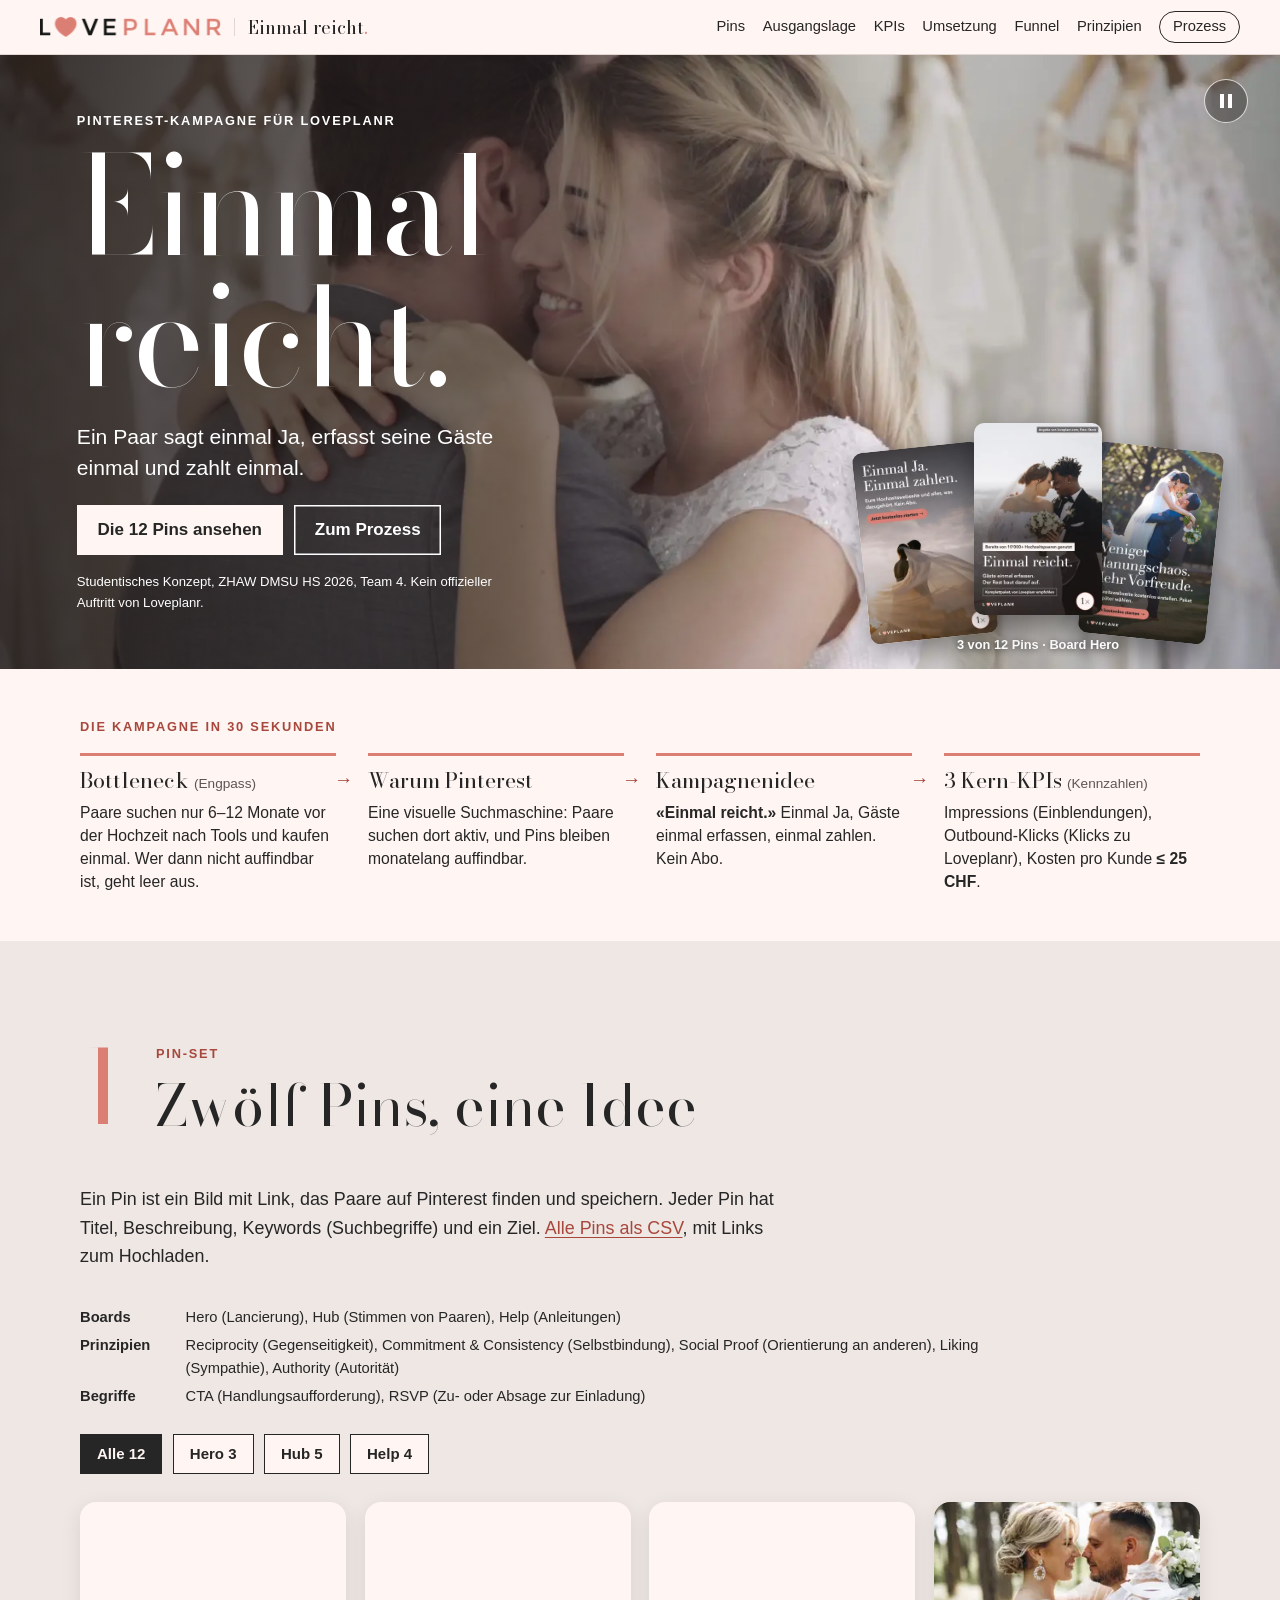
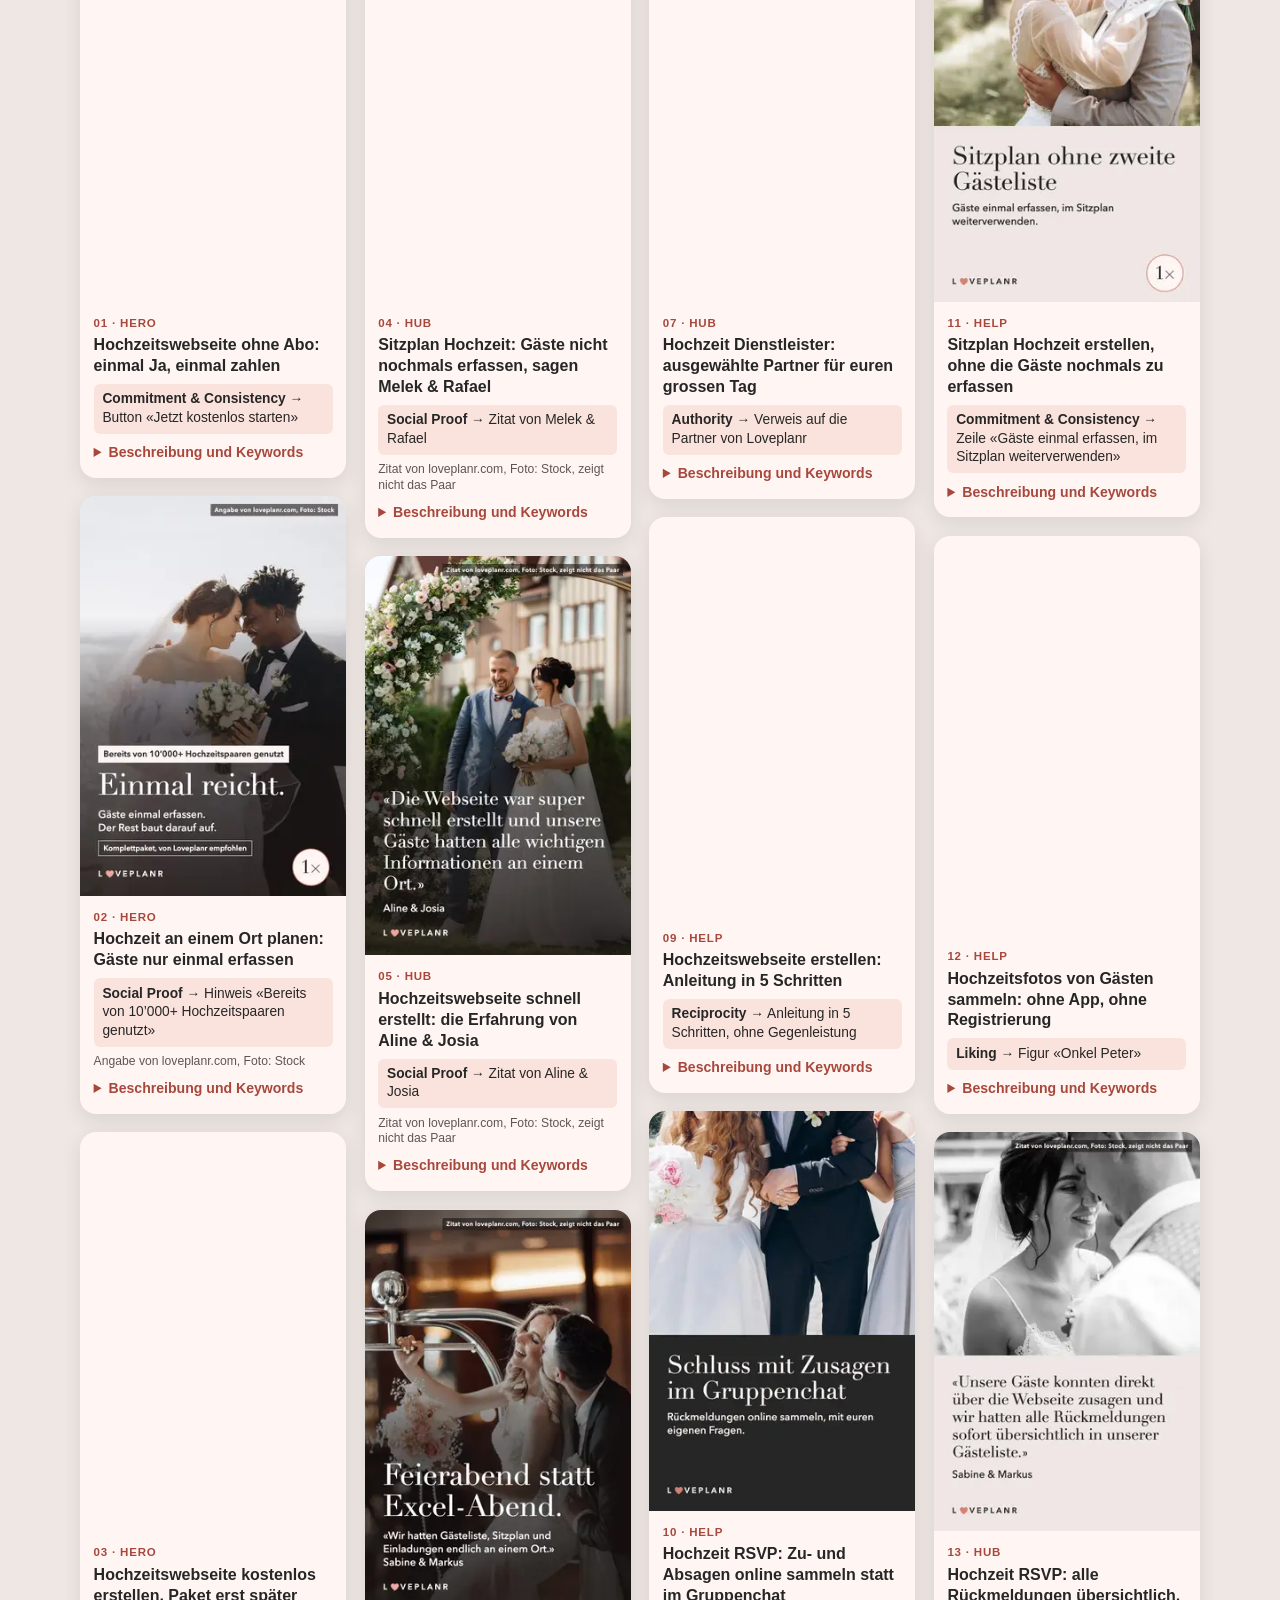
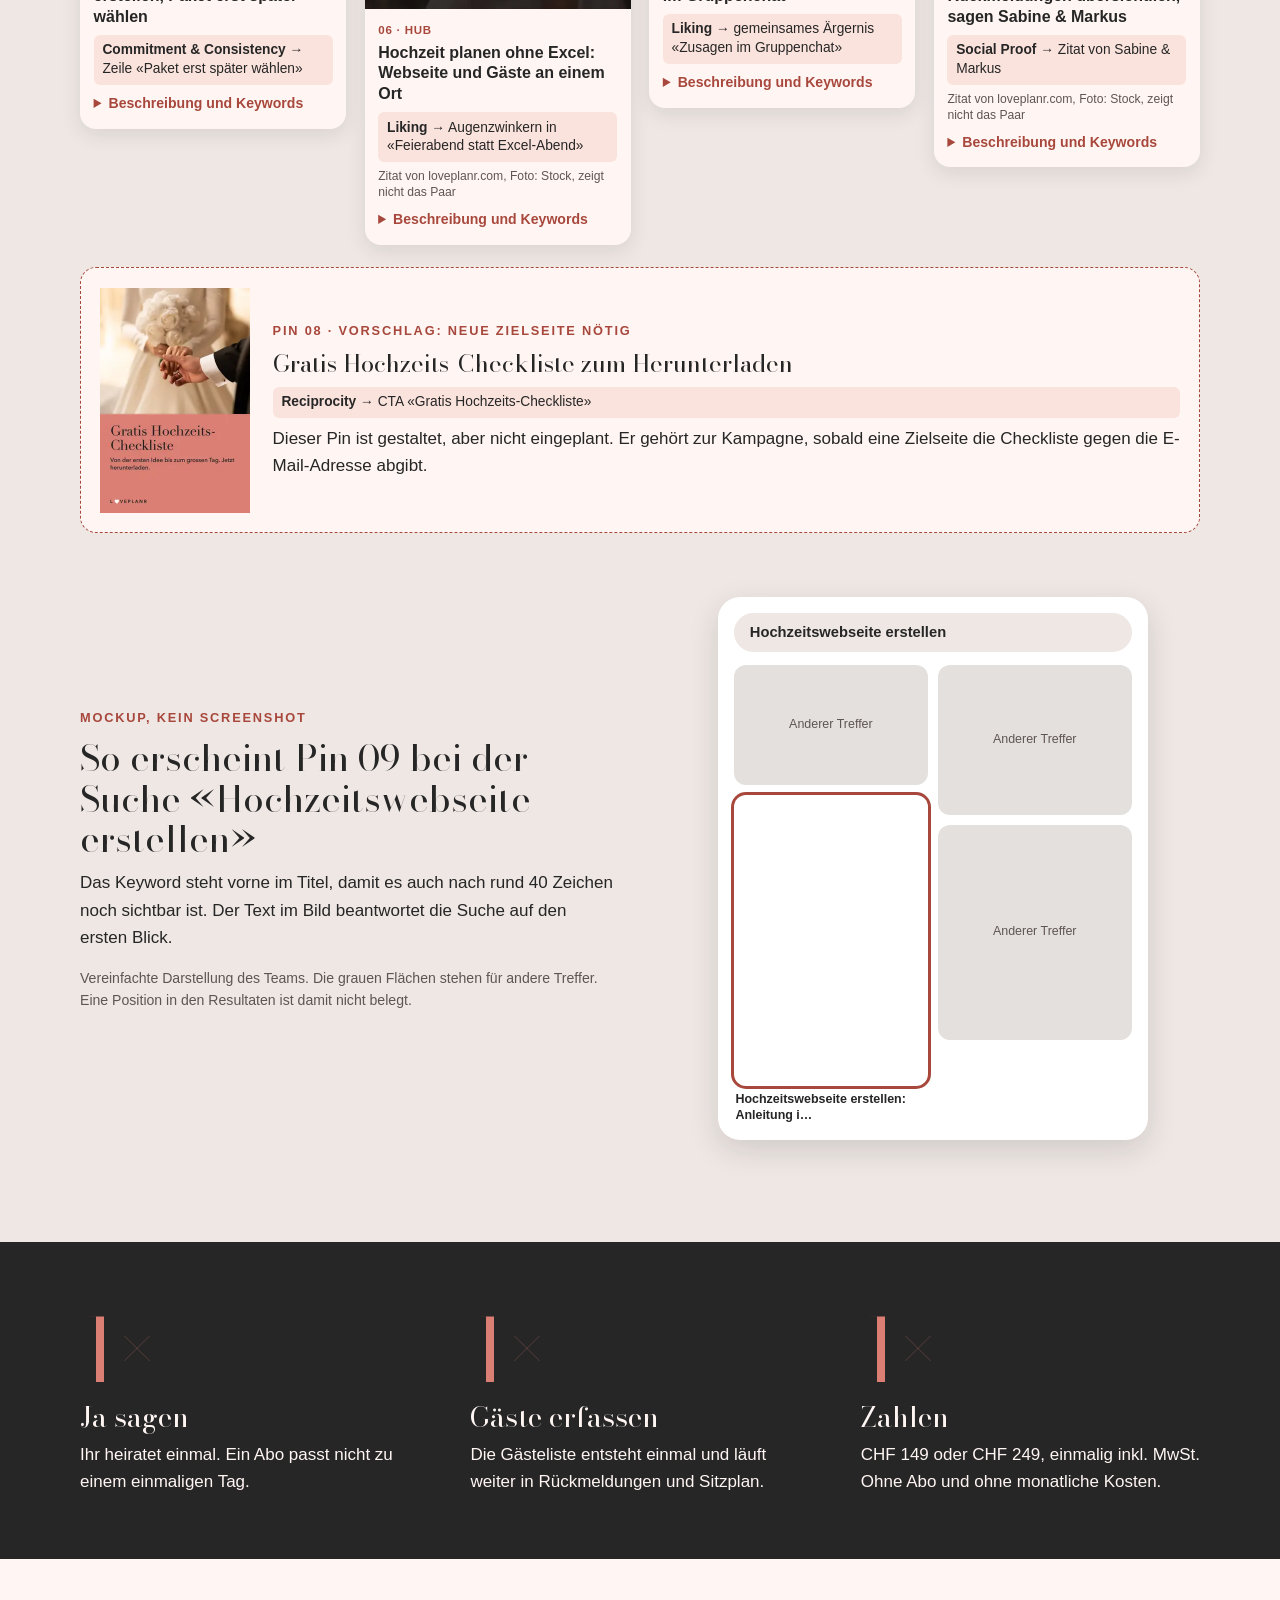
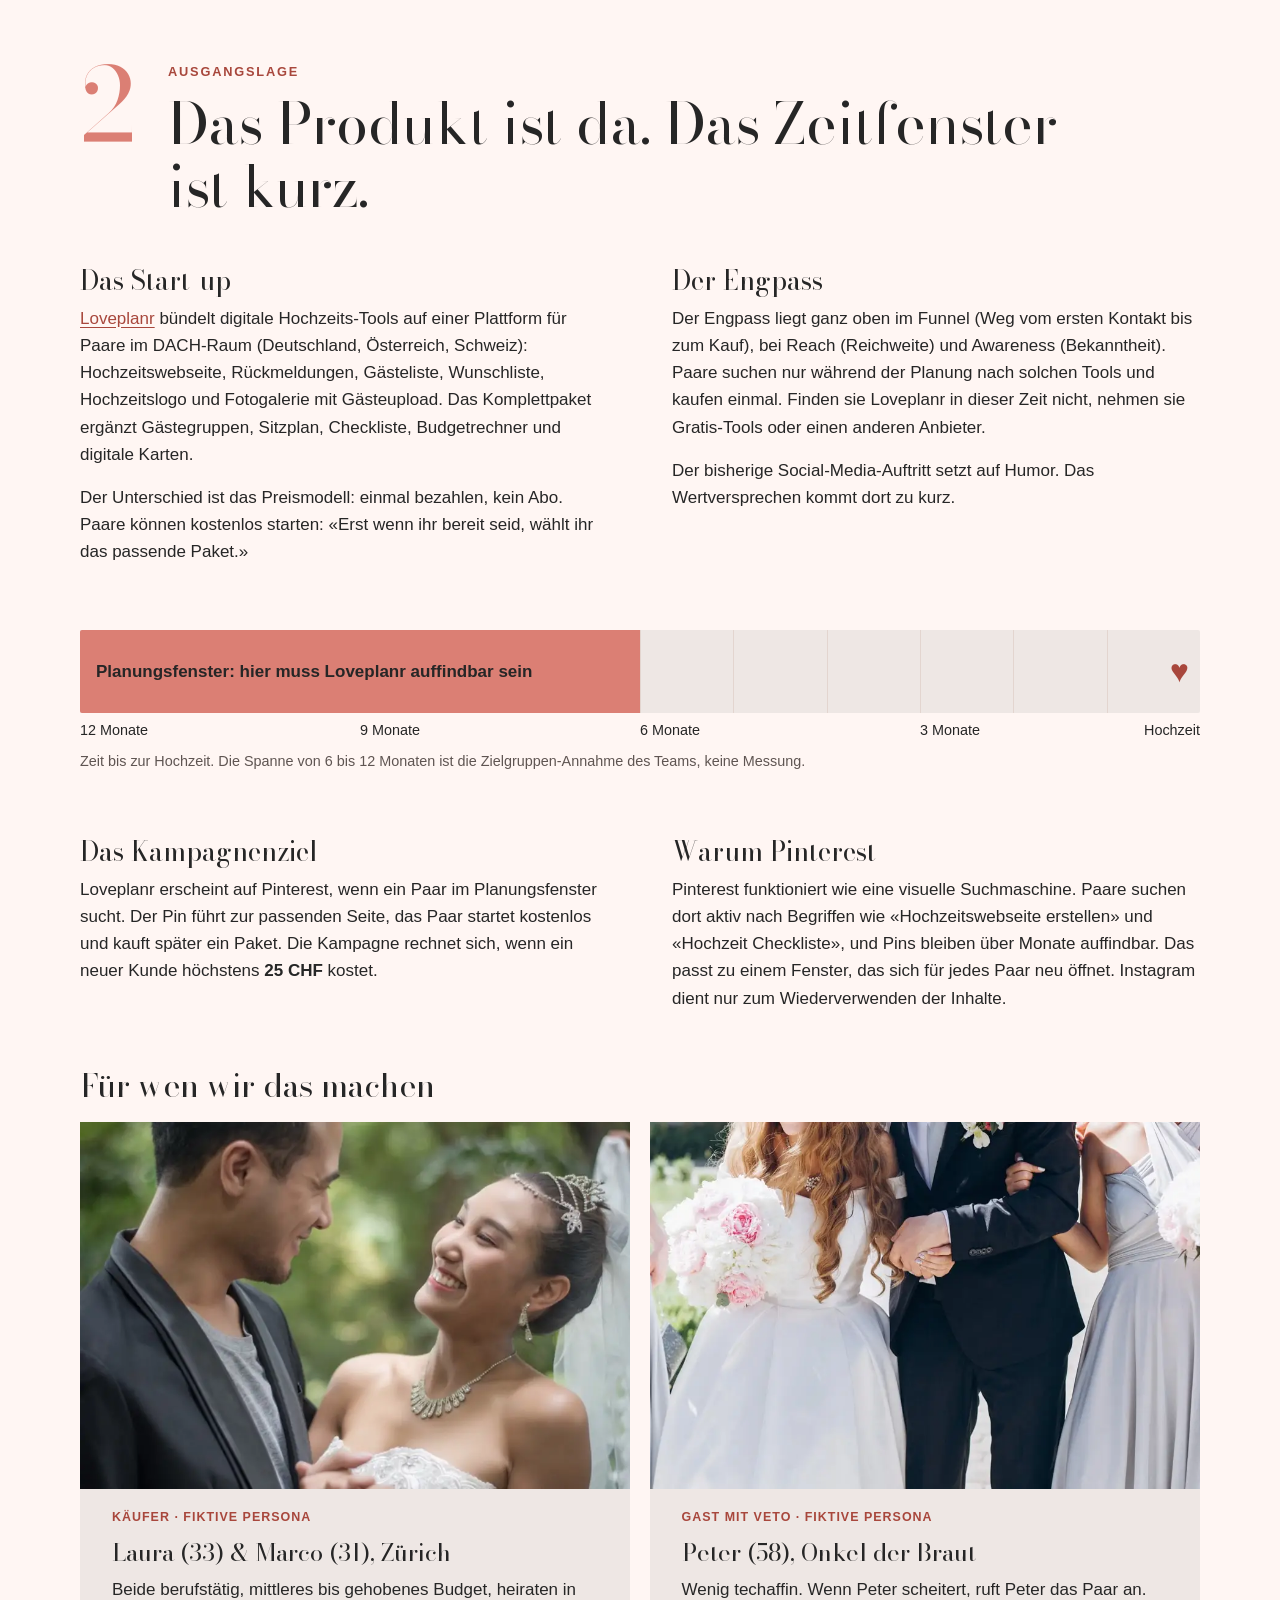
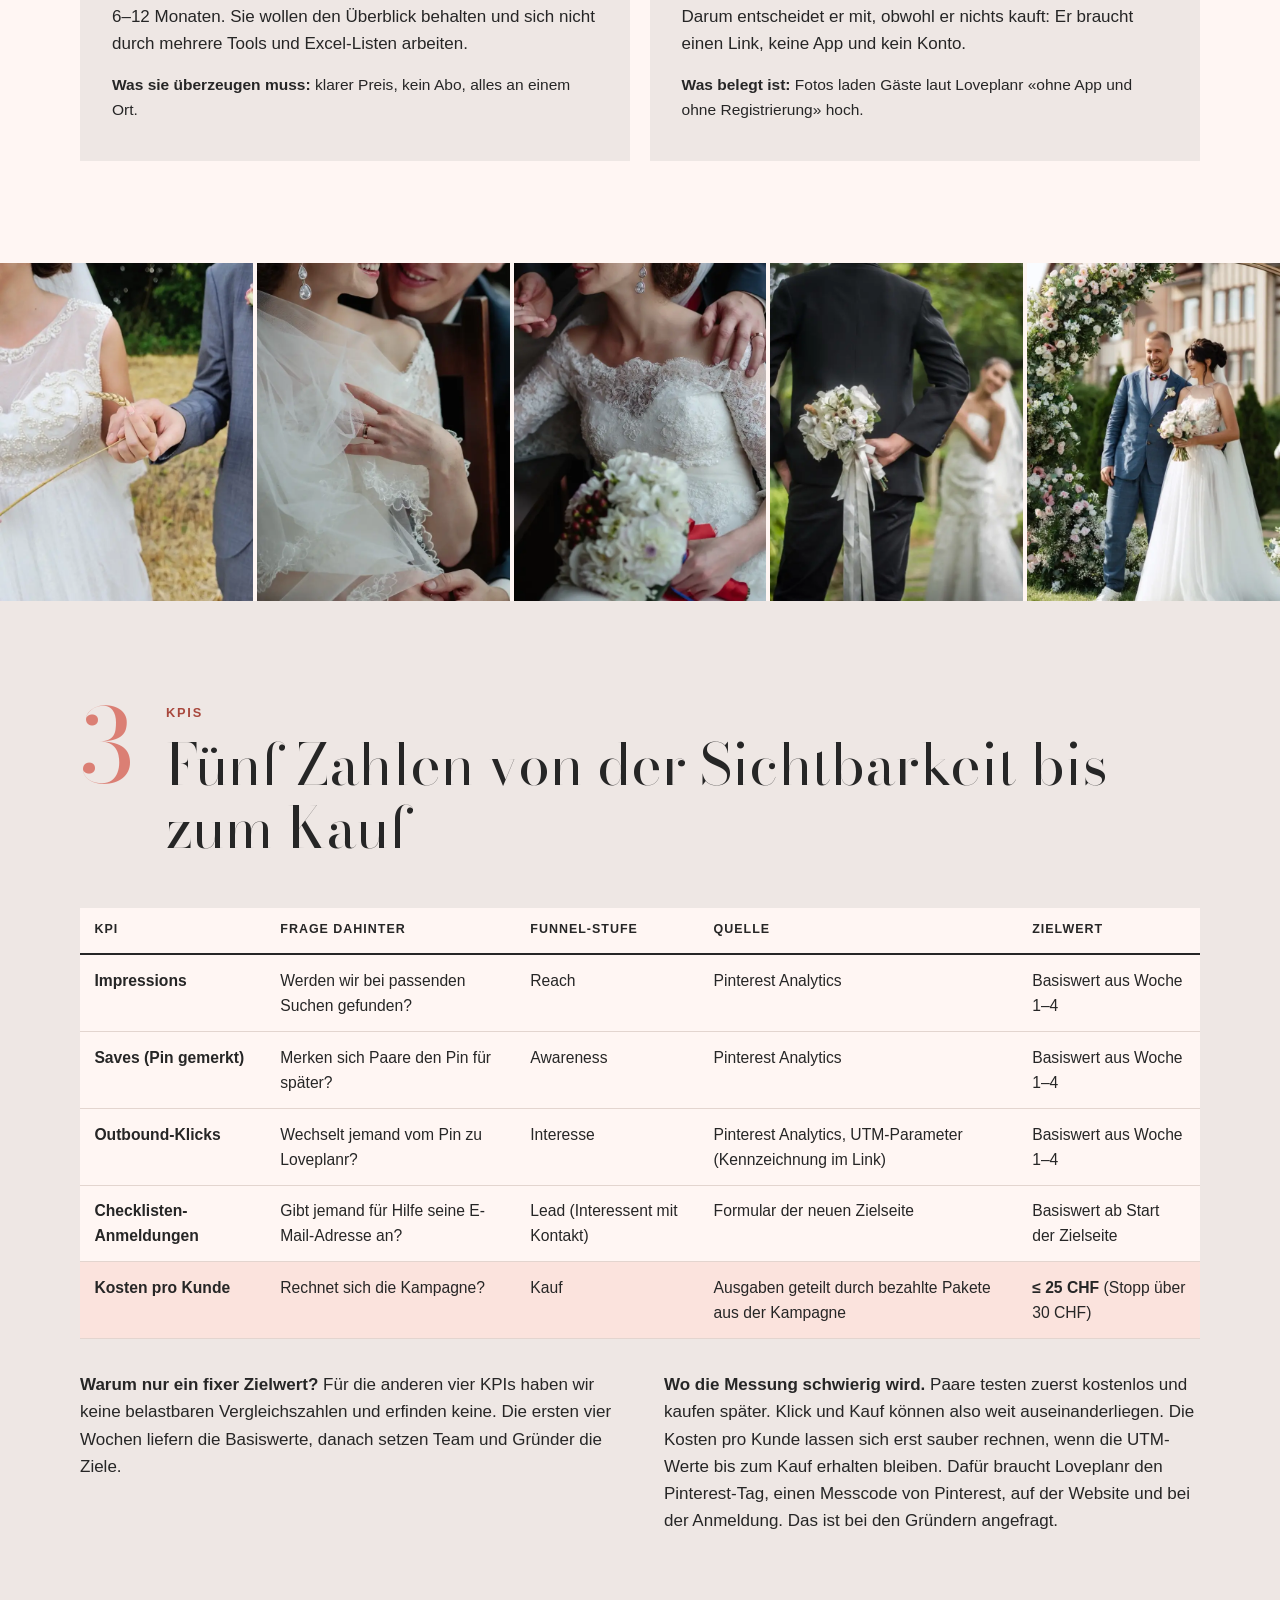
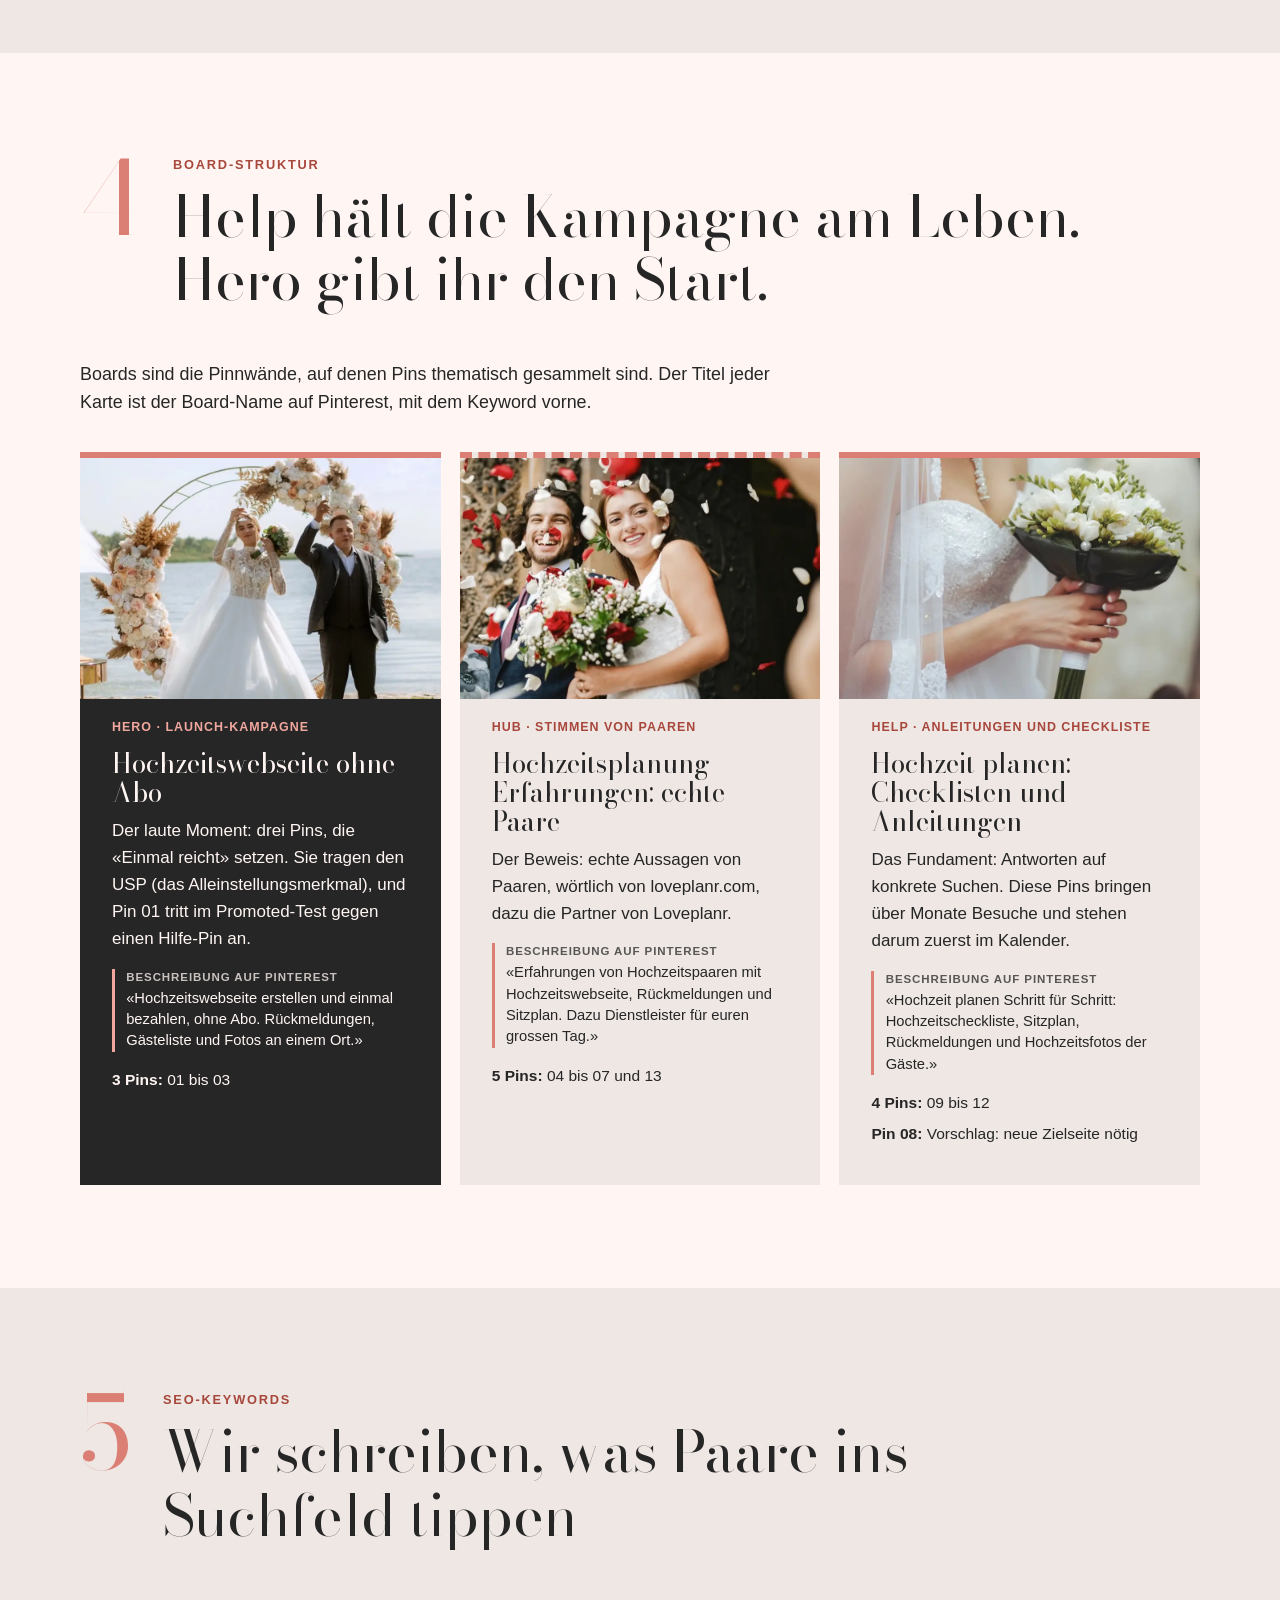
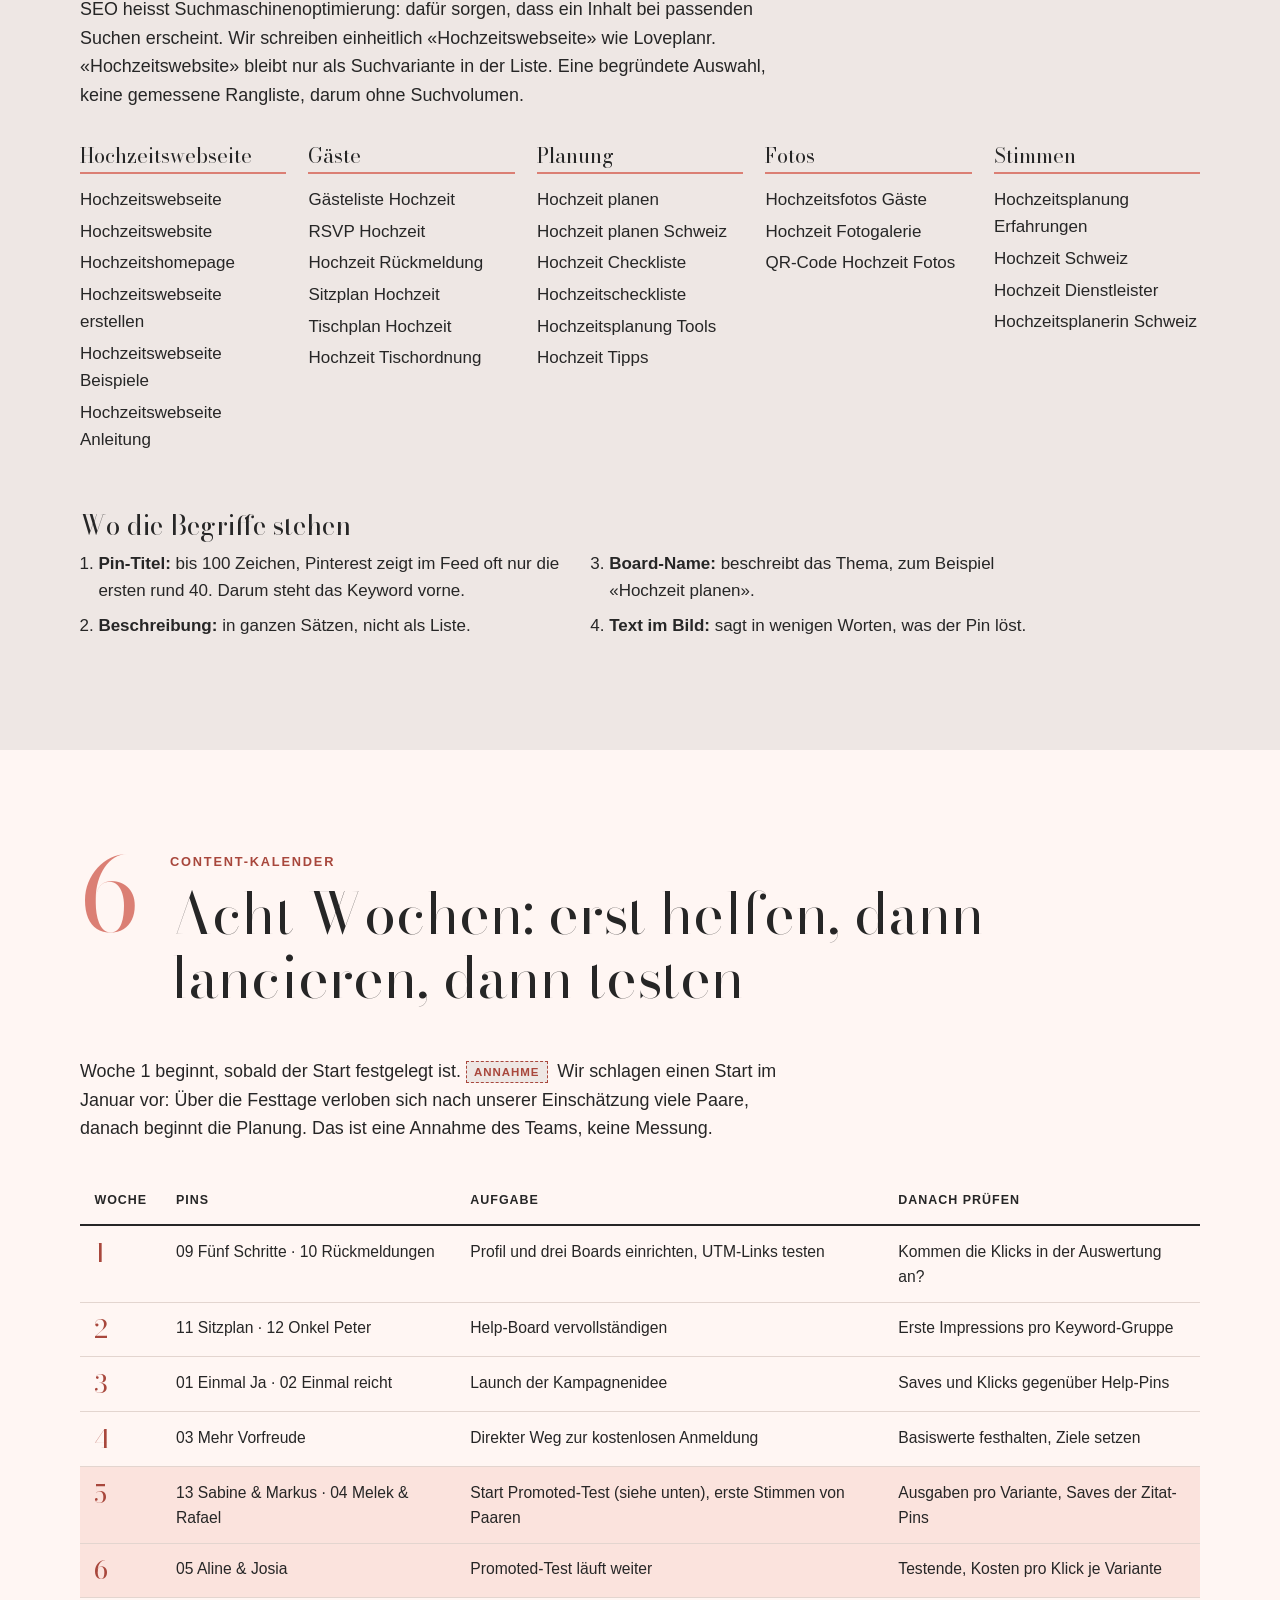
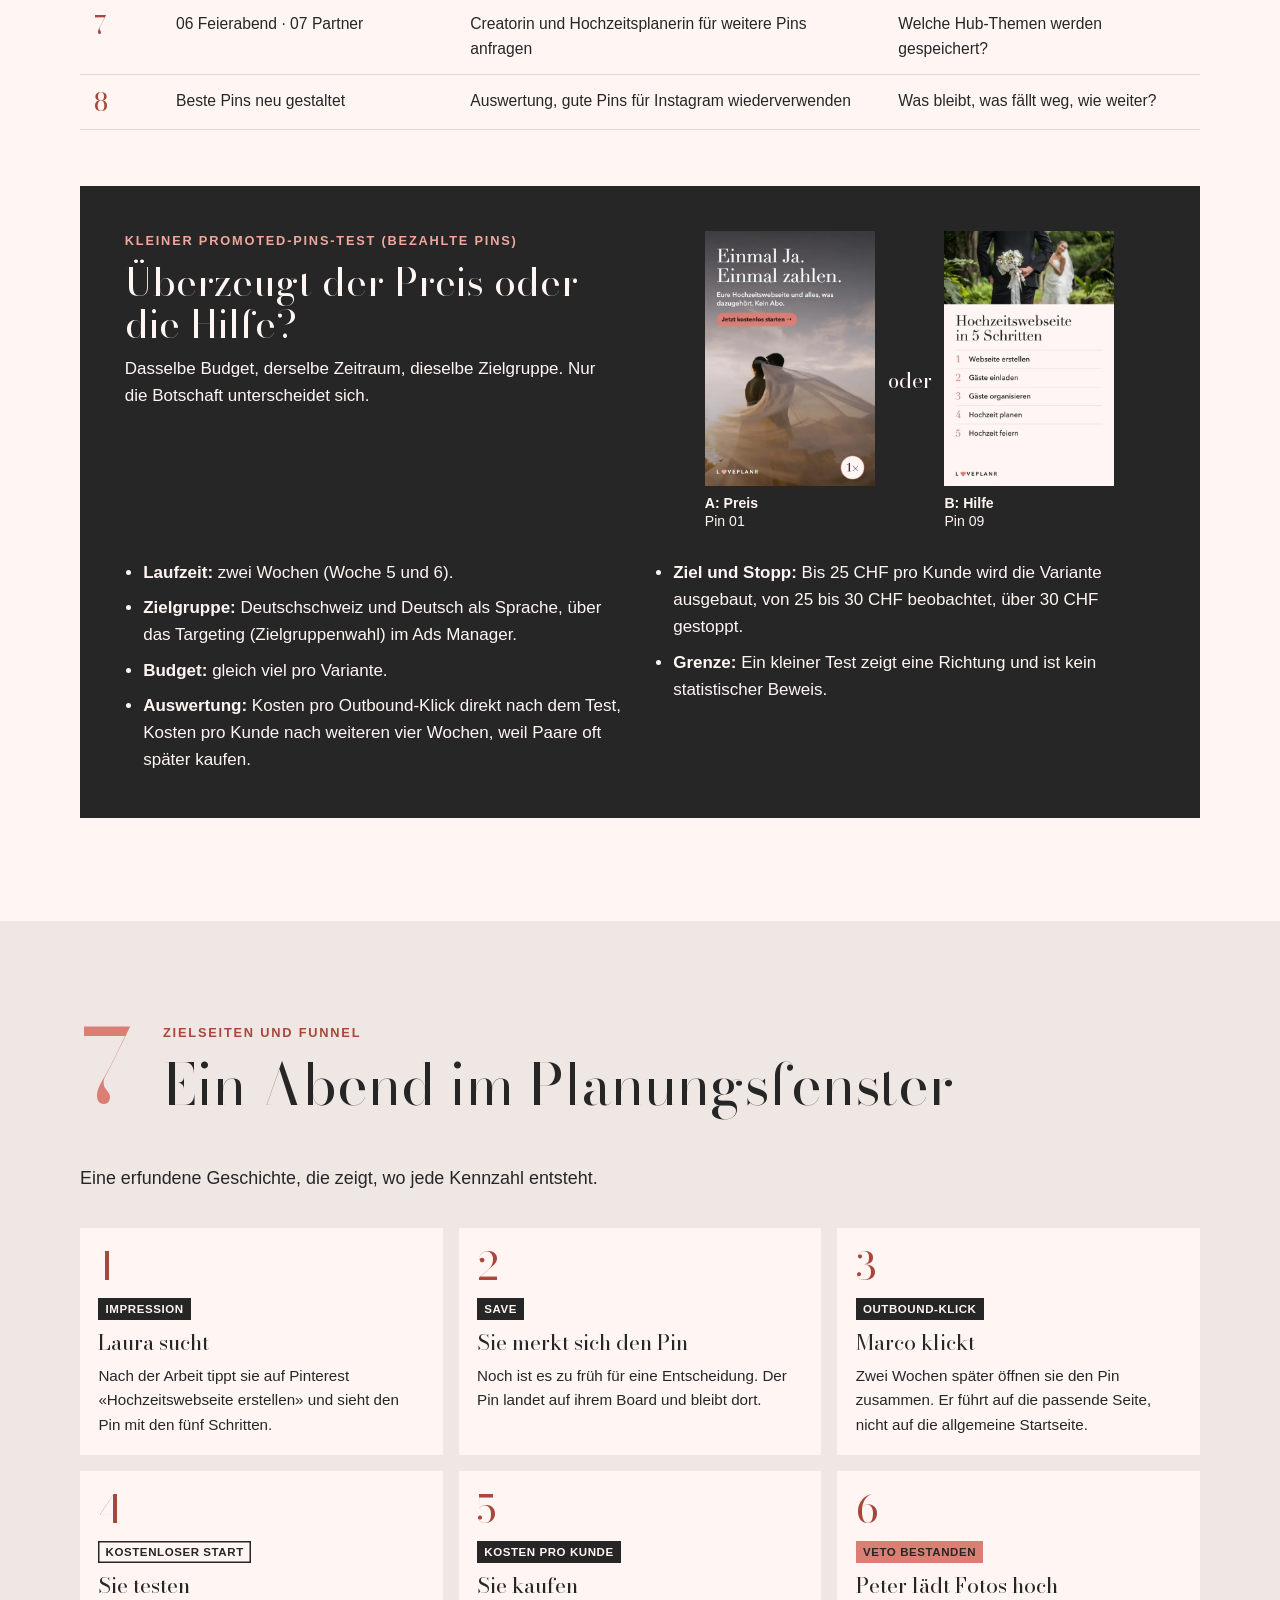
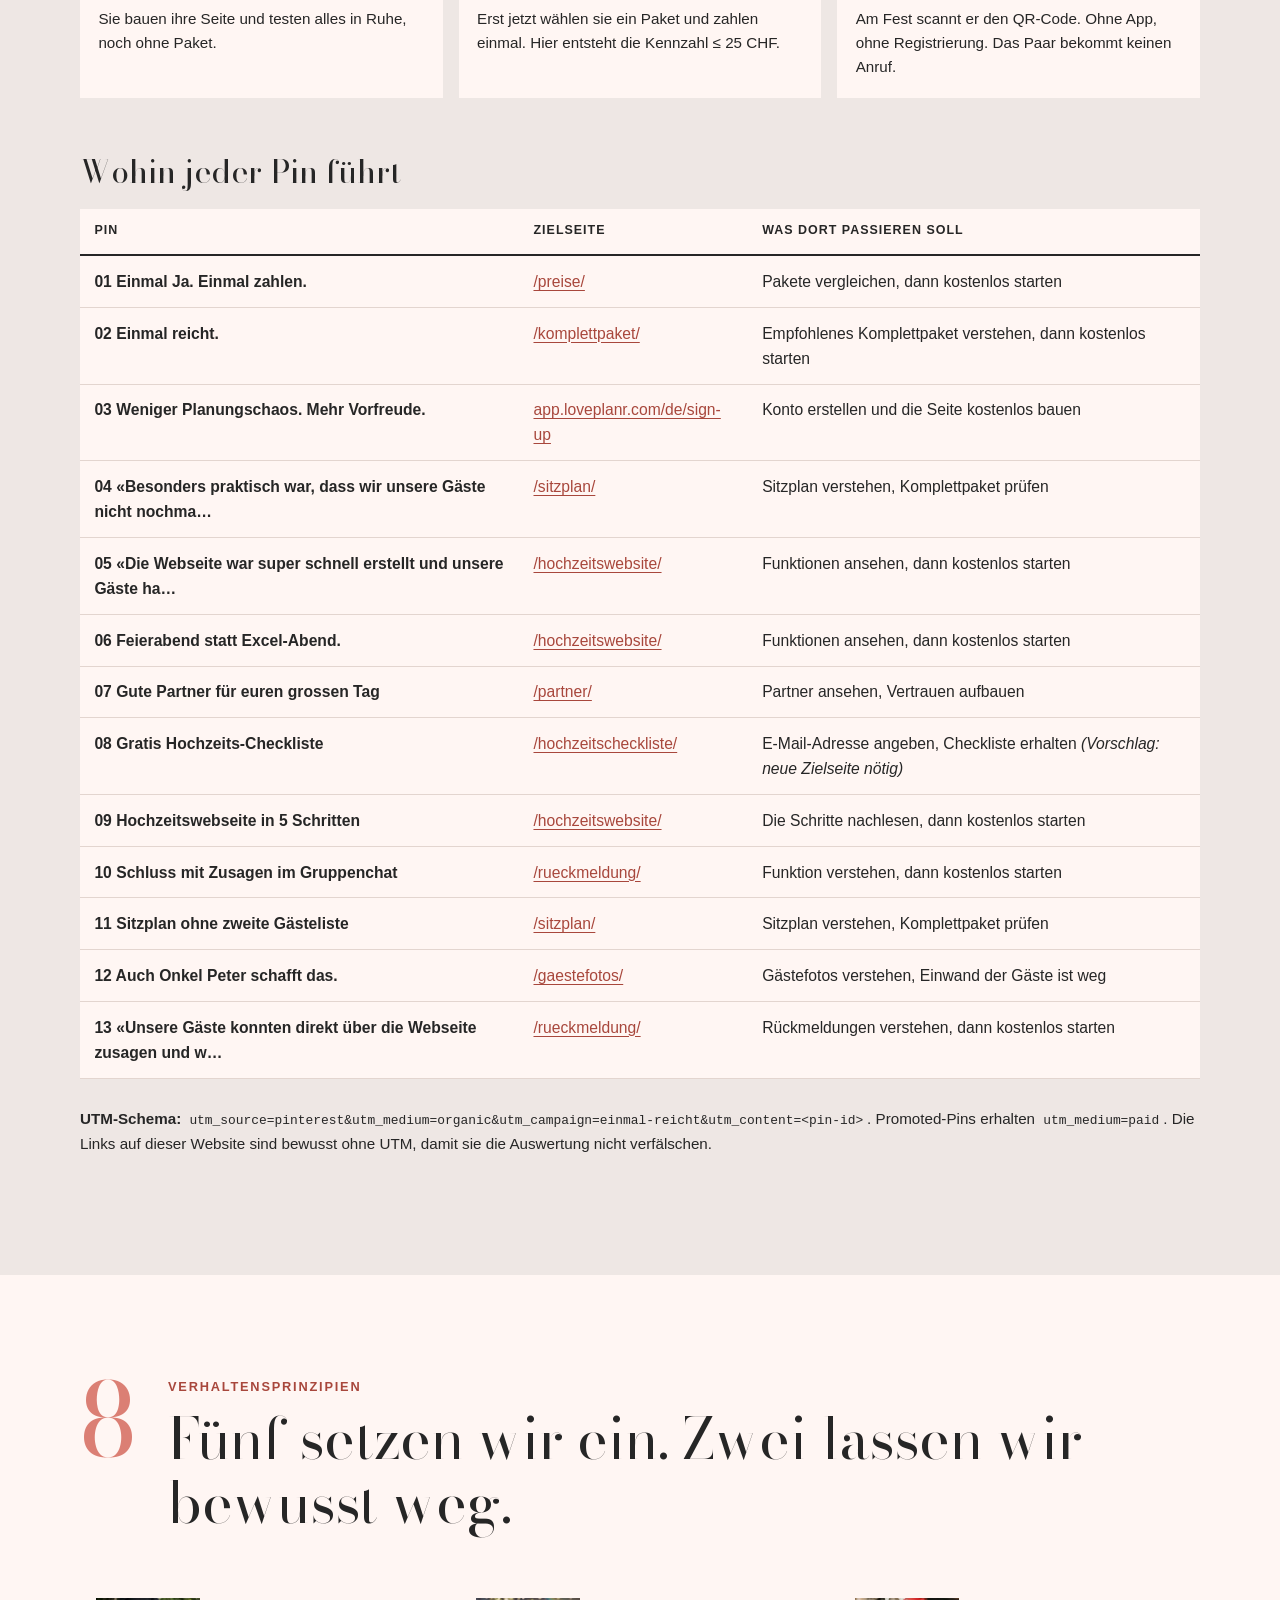
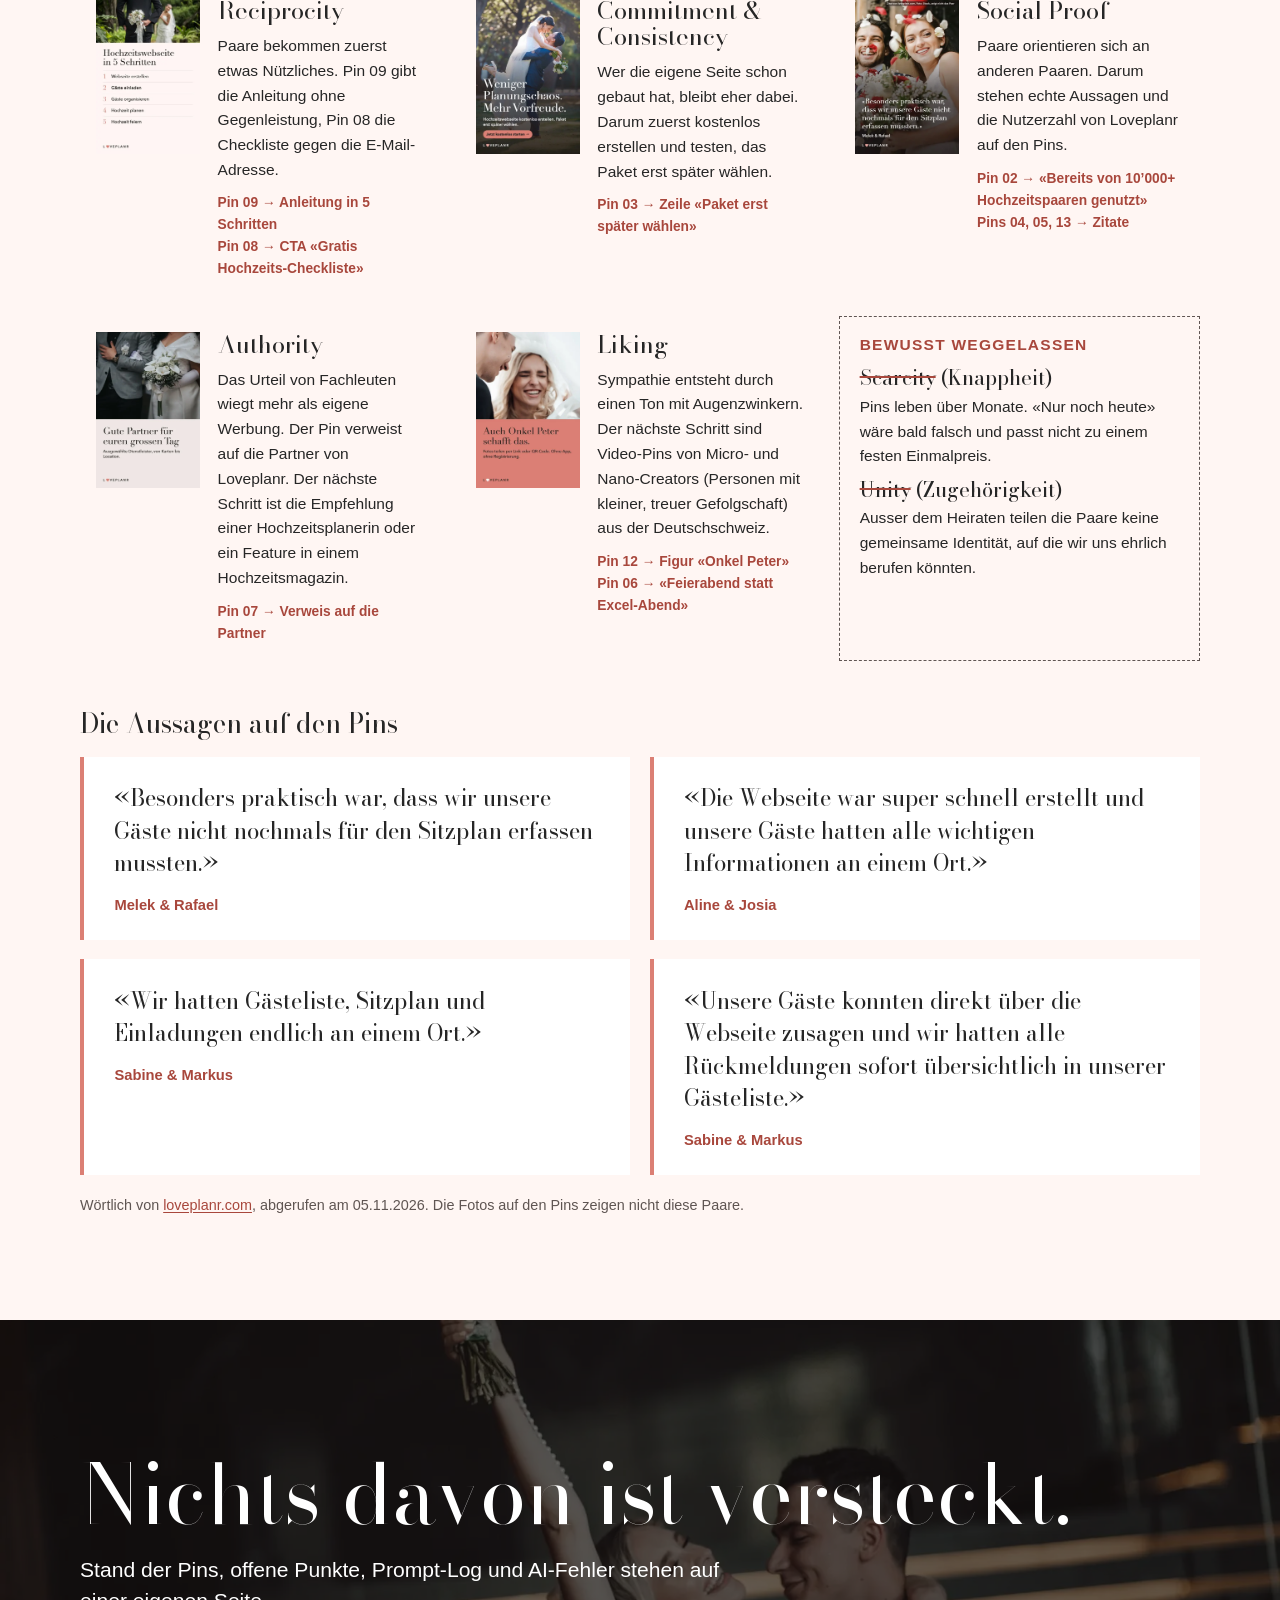
==== commit c08c3170: "Iteration 9: Design- und Marketing-Vorschläge umgesetzt Verlangt: Design 1, 2, 4-8 und Marketing 2-6" ====
--- a/index.html
+++ b/index.html
@@ -12,7 +12,10 @@
 <meta property="og:image" content="https://xn--lve-sna.ch/assets/img/hero-900.jpg">
 <meta property="og:type" content="website">
 <link rel="icon" href="data:image/svg+xml,%3Csvg xmlns='http://www.w3.org/2000/svg' viewBox='0 0 32 29'%3E%3Cpath fill='%23db7f74' d='M16 29S0 19 0 8.5C0 3.7 3.7 0 8.3 0 11.4 0 14.3 1.7 16 4.4 17.7 1.7 20.6 0 23.7 0 28.3 0 32 3.7 32 8.5 32 19 16 29 16 29z'/%3E%3C/svg%3E">
-<link rel="preload" as="image" type="image/webp" href="assets/video/ring-poster-900.webp" imagesrcset="assets/video/ring-poster-900.webp 900w, assets/video/ring-poster.webp 1600w" imagesizes="100vw">
+<link rel="preload" as="image" type="image/webp" fetchpriority="high" href="assets/video/ring-poster-900.webp" imagesrcset="assets/video/ring-poster-900.webp 900w, assets/video/ring-poster.webp 1600w" imagesizes="100vw">
+<!-- FONT:START -->
+<style>@font-face{font-family:"Bodoni Moda";font-style:normal;font-weight:400;font-display:swap;src:url([data-uri]) format("woff2")}</style>
+<!-- FONT:END -->
 <link rel="stylesheet" href="assets/site.css">
 </head>
 <body>
@@ -21,15 +24,13 @@
 <header class="top">
   <a class="mark" href="#start"><img src="assets/img/loveplanr-logo.webp" width="398" height="44" alt="Loveplanr"><span class="mark-k">Einmal reicht<span aria-hidden="true">.</span></span></a>
   <nav aria-label="Bereiche">
-    <a href="#pins">Pins</a>
-    <a href="#ausgangslage">Ausgangslage</a>
-    <a href="#kpi">KPIs</a>
-    <a href="#boards">Boards</a>
-    <a href="#keywords">Keywords</a>
-    <a href="#kalender">Kalender</a>
-    <a href="#funnel">Funnel</a>
-    <a href="#prinzipien">Prinzipien</a>
-    <a href="prozess/">Prozess</a>
+    <a href="#pins" data-spy="pins">Pins</a>
+    <a href="#ausgangslage" data-spy="ausgangslage">Ausgangslage</a>
+    <a href="#kpi" data-spy="kpi">KPIs</a>
+    <a href="#boards" data-spy="boards keywords kalender" title="Boards, Keywords und Kalender">Umsetzung</a>
+    <a href="#funnel" data-spy="funnel">Funnel</a>
+    <a href="#prinzipien" data-spy="prinzipien">Prinzipien</a>
+    <a class="nav-btn" href="prozess/">Prozess</a>
   </nav>
 </header>
 
@@ -43,8 +44,15 @@
     <p class="eyebrow">Pinterest-Kampagne für Loveplanr</p>
     <h1>Einmal<br>reicht.</h1>
     <p class="lead">Ein Paar sagt einmal Ja, erfasst seine Gäste einmal und zahlt einmal.</p>
+    <p class="cta"><a class="btn" href="#pins">Die 12 Pins ansehen</a><a class="btn ghost" href="prozess/">Zum Prozess</a></p>
     <p class="hero-note">Studentisches Konzept, ZHAW DMSU HS 2026, Team 4. Kein offizieller Auftritt von Loveplanr.</p>
   </div>
+  <a class="hero-pins" href="#pins" aria-label="Zu den Pins: die drei Hero-Pins 01 bis 03">
+    <img src="assets/pins/01-einmal-ja-300.webp" width="300" height="450" alt="" loading="lazy" decoding="async">
+    <img src="assets/pins/02-einmal-reicht-300.webp" width="300" height="450" alt="" loading="lazy" decoding="async">
+    <img src="assets/pins/03-mehr-vorfreude-300.webp" width="300" height="450" alt="" loading="lazy" decoding="async">
+    <span>3 von 12 Pins · Board Hero</span>
+  </a>
 </section>
 
 <main id="inhalt">
@@ -58,7 +66,6 @@
       <li><h3>Kampagnenidee</h3><p><strong>«Einmal reicht.»</strong> Einmal Ja, Gäste einmal erfassen, einmal zahlen. Kein Abo.</p></li>
       <li><h3>3 Kern-KPIs <span>(Kennzahlen)</span></h3><p>Impressions (Einblendungen), Outbound-Klicks (Klicks zu Loveplanr), Kosten pro Kunde <strong>≤ 25 CHF</strong>.</p></li>
     </ol>
-    <p class="cta"><a class="btn dark" href="#pins">Die 12 Pins ansehen</a></p>
   </div>
 </section>
 
@@ -79,27 +86,27 @@
       <div class="pins">
 <!-- PINS:START -->
 <article class="pin hero-p">
-<a class="bild" href="assets/pins/01-einmal-ja.jpg" aria-label="Pin 01 in voller Grösse öffnen"><img src="assets/pins/01-einmal-ja-500.webp" srcset="assets/pins/01-einmal-ja-300.webp 300w, assets/pins/01-einmal-ja-500.webp 500w" sizes="(max-width:760px) 46vw, (max-width:1200px) 23vw, 280px" width="500" height="750" loading="lazy" decoding="async" alt="Pin 01: Einmal Ja. Einmal zahlen. Eure Hochzeitswebseite und alles, was dazugehört. Kein Abo."></a>
+<a class="bild" href="assets/pins/01-einmal-ja.jpg" aria-label="Pin 01 in voller Grösse öffnen"><img src="assets/pins/01-einmal-ja-500.webp" srcset="assets/pins/01-einmal-ja-300.webp 300w, assets/pins/01-einmal-ja-500.webp 500w" sizes="(max-width:760px) 46vw, (max-width:1200px) 23vw, 280px" width="500" height="750" loading="lazy" decoding="async" alt="Pin 01: Einmal Ja. Einmal zahlen. Eure Hochzeitswebseite und alles, was dazugehört. Kein Abo. Button: Jetzt kostenlos starten."></a>
 <p class="pin-tag">01 · Hero</p>
 <h3>Hochzeitswebseite ohne Abo: einmal Ja, einmal zahlen</h3>
-<p class="pz"><strong>Commitment &amp; Consistency</strong> → Beschreibung «Kostenlos ausprobieren»</p>
+<p class="pz"><strong>Commitment &amp; Consistency</strong> → Button «Jetzt kostenlos starten»</p>
 <details><summary>Beschreibung und Keywords</summary>
 <p>Hochzeitswebseite, Rückmeldungen, Gästeliste, Wunschliste und Fotogalerie an einem Ort. Ab CHF 149, einmalig und ohne Abo. Kostenlos ausprobieren, Paket erst später wählen.</p>
 <p><strong>Keywords:</strong> Hochzeitswebseite, Hochzeitswebseite erstellen, Hochzeit planen Schweiz</p>
 </details>
 </article>
 <article class="pin hero-p">
-<a class="bild" href="assets/pins/02-einmal-reicht.jpg" aria-label="Pin 02 in voller Grösse öffnen"><img src="assets/pins/02-einmal-reicht-500.webp" srcset="assets/pins/02-einmal-reicht-300.webp 300w, assets/pins/02-einmal-reicht-500.webp 500w" sizes="(max-width:760px) 46vw, (max-width:1200px) 23vw, 280px" width="500" height="750" loading="lazy" decoding="async" alt="Pin 02: Bereits von 10’000+ Hochzeitspaaren genutzt. Einmal reicht. Gäste einmal erfassen. Der Rest baut darauf auf. Angabe von loveplanr.com, Foto: Stock."></a>
+<a class="bild" href="assets/pins/02-einmal-reicht.jpg" aria-label="Pin 02 in voller Grösse öffnen"><img src="assets/pins/02-einmal-reicht-500.webp" srcset="assets/pins/02-einmal-reicht-300.webp 300w, assets/pins/02-einmal-reicht-500.webp 500w" sizes="(max-width:760px) 46vw, (max-width:1200px) 23vw, 280px" width="500" height="750" loading="lazy" decoding="async" alt="Pin 02: Bereits von 10’000+ Hochzeitspaaren genutzt. Einmal reicht. Gäste einmal erfassen. Der Rest baut darauf auf. Komplettpaket, von Loveplanr empfohlen. Angabe von loveplanr.com, Foto: Stock."></a>
 <p class="pin-tag">02 · Hero</p>
 <h3>Hochzeit an einem Ort planen: Gäste nur einmal erfassen</h3>
 <p class="pz"><strong>Social Proof</strong> → Hinweis «Bereits von 10’000+ Hochzeitspaaren genutzt»</p>
 <p class="pin-note">Angabe von loveplanr.com, Foto: Stock</p><details><summary>Beschreibung und Keywords</summary>
-<p>Bereits von 10’000+ Hochzeitspaaren genutzt. Webseite, Rückmeldungen, Sitzplan, Checkliste, Budget und digitale Karten im Komplettpaket. CHF 249, einmalig und ohne Abo. Die Gästeliste erfasst ihr nur einmal.</p>
+<p>Bereits von 10’000+ Hochzeitspaaren genutzt. Webseite, Rückmeldungen, Sitzplan, Checkliste, Budget und digitale Karten im Komplettpaket, das Loveplanr selbst empfiehlt. CHF 249, einmalig und ohne Abo. Die Gästeliste erfasst ihr nur einmal.</p>
 <p><strong>Keywords:</strong> Hochzeit planen, Hochzeitsplanung Tools, Gästeliste Hochzeit</p>
 </details>
 </article>
 <article class="pin hero-p">
-<a class="bild" href="assets/pins/03-mehr-vorfreude.jpg" aria-label="Pin 03 in voller Grösse öffnen"><img src="assets/pins/03-mehr-vorfreude-500.webp" srcset="assets/pins/03-mehr-vorfreude-300.webp 300w, assets/pins/03-mehr-vorfreude-500.webp 500w" sizes="(max-width:760px) 46vw, (max-width:1200px) 23vw, 280px" width="500" height="750" loading="lazy" decoding="async" alt="Pin 03: Weniger Planungschaos. Mehr Vorfreude. Hochzeitswebseite kostenlos erstellen. Paket erst später wählen."></a>
+<a class="bild" href="assets/pins/03-mehr-vorfreude.jpg" aria-label="Pin 03 in voller Grösse öffnen"><img src="assets/pins/03-mehr-vorfreude-500.webp" srcset="assets/pins/03-mehr-vorfreude-300.webp 300w, assets/pins/03-mehr-vorfreude-500.webp 500w" sizes="(max-width:760px) 46vw, (max-width:1200px) 23vw, 280px" width="500" height="750" loading="lazy" decoding="async" alt="Pin 03: Weniger Planungschaos. Mehr Vorfreude. Hochzeitswebseite kostenlos erstellen. Paket erst später wählen. Button: Jetzt kostenlos starten."></a>
 <p class="pin-tag">03 · Hero</p>
 <h3>Hochzeitswebseite kostenlos erstellen, Paket erst später wählen</h3>
 <p class="pz"><strong>Commitment &amp; Consistency</strong> → Zeile «Paket erst später wählen»</p>
@@ -328,7 +335,7 @@
     </table>
     <div class="notes">
       <p><strong>Warum nur ein fixer Zielwert?</strong> Für die anderen vier KPIs haben wir keine belastbaren Vergleichszahlen und erfinden keine. Die ersten vier Wochen liefern die Basiswerte, danach setzen Team und Gründer die Ziele.</p>
-      <p><strong>Wo die Messung schwierig wird.</strong> Paare testen zuerst kostenlos und kaufen später. Klick und Kauf können also weit auseinanderliegen. Die Kosten pro Kunde lassen sich erst sauber rechnen, wenn die UTM-Werte bis zum Kauf erhalten bleiben.</p>
+      <p><strong>Wo die Messung schwierig wird.</strong> Paare testen zuerst kostenlos und kaufen später. Klick und Kauf können also weit auseinanderliegen. Die Kosten pro Kunde lassen sich erst sauber rechnen, wenn die UTM-Werte bis zum Kauf erhalten bleiben. Dafür braucht Loveplanr den Pinterest-Tag, einen Messcode von Pinterest, auf der Website und bei der Anmeldung. Das ist bei den Gründern angefragt.</p>
     </div>
   </div>
 </section>
@@ -336,20 +343,22 @@
 <section class="sec" id="boards">
   <div class="wrap">
     <header class="head"><span class="no">4</span><div><p class="eyebrow">Board-Struktur</p><h2>Help hält die Kampagne am Leben. Hero gibt ihr den Start.</h2></div></header>
-    <p class="intro">Boards sind die Pinnwände, auf denen Pins thematisch gesammelt sind.</p>
+    <p class="intro">Boards sind die Pinnwände, auf denen Pins thematisch gesammelt sind. Der Titel jeder Karte ist der Board-Name auf Pinterest, mit dem Keyword vorne.</p>
     <div class="boards">
       <article class="board b-hero">
         <img class="b-img" src="assets/img/see.webp" width="900" height="600" loading="lazy" alt="Brautpaar stösst vor einem Blumenbogen am See an.">
         <p class="tag">Hero · Launch-Kampagne</p>
         <h3>Hochzeitswebseite ohne Abo</h3>
         <p>Der laute Moment: drei Pins, die «Einmal reicht» setzen. Sie tragen den USP (das Alleinstellungsmerkmal), und Pin 01 tritt im Promoted-Test gegen einen Hilfe-Pin an.</p>
+        <p class="b-desc"><span>Beschreibung auf Pinterest</span>«Hochzeitswebseite erstellen und einmal bezahlen, ohne Abo. Rückmeldungen, Gästeliste und Fotos an einem Ort.»</p>
         <p class="pass"><strong>3 Pins:</strong> 01 bis 03</p>
       </article>
       <article class="board b-hub">
         <img class="b-img" src="assets/img/blueten.webp" width="900" height="600" loading="lazy" alt="Lachendes Brautpaar im Regen aus roten und weissen Blütenblättern.">
         <p class="tag">Hub · Stimmen von Paaren</p>
-        <h3>Echte Hochzeiten mit Loveplanr</h3>
+        <h3>Hochzeitsplanung Erfahrungen: echte Paare</h3>
         <p>Der Beweis: echte Aussagen von Paaren, wörtlich von loveplanr.com, dazu die Partner von Loveplanr.</p>
+        <p class="b-desc"><span>Beschreibung auf Pinterest</span>«Erfahrungen von Hochzeitspaaren mit Hochzeitswebseite, Rückmeldungen und Sitzplan. Dazu Dienstleister für euren grossen Tag.»</p>
         <p class="pass"><strong>5 Pins:</strong> 04 bis 07 und 13</p>
       </article>
       <article class="board b-help">
@@ -357,6 +366,7 @@
         <p class="tag">Help · Anleitungen und Checkliste</p>
         <h3>Hochzeit planen: Checklisten und Anleitungen</h3>
         <p>Das Fundament: Antworten auf konkrete Suchen. Diese Pins bringen über Monate Besuche und stehen darum zuerst im Kalender.</p>
+        <p class="b-desc"><span>Beschreibung auf Pinterest</span>«Hochzeit planen Schritt für Schritt: Hochzeitscheckliste, Sitzplan, Rückmeldungen und Hochzeitsfotos der Gäste.»</p>
         <p class="pass"><strong>4 Pins:</strong> 09 bis 12</p>
         <p class="pass"><strong>Pin 08:</strong> Vorschlag: neue Zielseite nötig</p>
       </article>
@@ -388,7 +398,7 @@
 <section class="sec" id="kalender">
   <div class="wrap">
     <header class="head"><span class="no">6</span><div><p class="eyebrow">Content-Kalender</p><h2>Acht Wochen: erst helfen, dann lancieren, dann testen</h2></div></header>
-    <p class="intro">Woche 1 beginnt, sobald der Start festgelegt ist.</p>
+    <p class="intro">Woche 1 beginnt, sobald der Start festgelegt ist. <span class="annahme">Annahme</span> Wir schlagen einen Start im Januar vor: Über die Festtage verloben sich nach unserer Einschätzung viele Paare, danach beginnt die Planung. Das ist eine Annahme des Teams, keine Messung.</p>
     <table class="tbl cal">
       <thead><tr><th scope="col">Woche</th><th scope="col">Pins</th><th scope="col">Aufgabe</th><th scope="col">Danach prüfen</th></tr></thead>
       <tbody>
@@ -443,7 +453,7 @@
       <tbody>
 <!-- FUNNEL:START -->
 <tr><th scope="row">01 Einmal Ja. Einmal zahlen.</th><td data-l="Ziel"><a href="https://loveplanr.com/preise/">/preise/</a></td><td data-l="Danach">Pakete vergleichen, dann kostenlos starten</td></tr>
-<tr><th scope="row">02 Einmal reicht.</th><td data-l="Ziel"><a href="https://loveplanr.com/komplettpaket/">/komplettpaket/</a></td><td data-l="Danach">Komplettpaket verstehen, dann kostenlos starten</td></tr>
+<tr><th scope="row">02 Einmal reicht.</th><td data-l="Ziel"><a href="https://loveplanr.com/komplettpaket/">/komplettpaket/</a></td><td data-l="Danach">Empfohlenes Komplettpaket verstehen, dann kostenlos starten</td></tr>
 <tr><th scope="row">03 Weniger Planungschaos. Mehr Vorfreude.</th><td data-l="Ziel"><a href="https://app.loveplanr.com/de/sign-up">app.loveplanr.com/de/sign-up</a></td><td data-l="Danach">Konto erstellen und die Seite kostenlos bauen</td></tr>
 <tr><th scope="row">04 «Besonders praktisch war, dass wir unsere Gäste nicht nochma…</th><td data-l="Ziel"><a href="https://loveplanr.com/sitzplan/">/sitzplan/</a></td><td data-l="Danach">Sitzplan verstehen, Komplettpaket prüfen</td></tr>
 <tr><th scope="row">05 «Die Webseite war super schnell erstellt und unsere Gäste ha…</th><td data-l="Ziel"><a href="https://loveplanr.com/hochzeitswebsite/">/hochzeitswebsite/</a></td><td data-l="Danach">Funktionen ansehen, dann kostenlos starten</td></tr>
@@ -471,6 +481,7 @@
       <article><img src="assets/pins/04-melek-rafael-500.webp" width="500" height="750" loading="lazy" alt="Pin 04: Zitat von Melek und Rafael über den Sitzplan."><div><h3>Social Proof</h3><p>Paare orientieren sich an anderen Paaren. Darum stehen echte Aussagen und die Nutzerzahl von Loveplanr auf den Pins.</p><p class="wo">Pin 02 → «Bereits von 10’000+ Hochzeitspaaren genutzt»<br>Pins 04, 05, 13 → Zitate</p></div></article>
       <article><img src="assets/pins/07-partner-500.webp" width="500" height="750" loading="lazy" alt="Pin 07: Gute Partner für euren grossen Tag."><div><h3>Authority</h3><p>Das Urteil von Fachleuten wiegt mehr als eigene Werbung. Der Pin verweist auf die Partner von Loveplanr. Der nächste Schritt ist die Empfehlung einer Hochzeitsplanerin oder ein Feature in einem Hochzeitsmagazin.</p><p class="wo">Pin 07 → Verweis auf die Partner</p></div></article>
       <article><img src="assets/pins/12-onkel-peter-500.webp" width="500" height="750" loading="lazy" alt="Pin 12: Auch Onkel Peter schafft das."><div><h3>Liking</h3><p>Sympathie entsteht durch einen Ton mit Augenzwinkern. Der nächste Schritt sind Video-Pins von Micro- und Nano-Creators (Personen mit kleiner, treuer Gefolgschaft) aus der Deutschschweiz.</p><p class="wo">Pin 12 → Figur «Onkel Peter»<br>Pin 06 → «Feierabend statt Excel-Abend»</p></div></article>
+      <article class="nein"><p class="tag">Bewusst weggelassen</p><h3><s>Scarcity</s> (Knappheit)</h3><p>Pins leben über Monate. «Nur noch heute» wäre bald falsch und passt nicht zu einem festen Einmalpreis.</p><h3><s>Unity</s> (Zugehörigkeit)</h3><p>Ausser dem Heiraten teilen die Paare keine gemeinsame Identität, auf die wir uns ehrlich berufen könnten.</p></article>
     </div>
     <div class="stimmen">
       <h3>Die Aussagen auf den Pins</h3>
@@ -480,10 +491,6 @@
       <blockquote><p>«Unsere Gäste konnten direkt über die Webseite zusagen und wir hatten alle Rückmeldungen sofort übersichtlich in unserer Gästeliste.»</p><footer>Sabine &amp; Markus</footer></blockquote>
       <p class="quelle">Wörtlich von <a href="https://loveplanr.com/">loveplanr.com</a>, abgerufen am 05.11.2026. Die Fotos auf den Pins zeigen nicht diese Paare.</p>
     </div>
-    <div class="nein">
-      <article><h3><s>Scarcity</s> (Knappheit)</h3><p>Pins leben über Monate. «Nur noch heute» wäre bald falsch und passt nicht zu einem festen Einmalpreis.</p></article>
-      <article><h3><s>Unity</s> (Zugehörigkeit)</h3><p>Ausser dem Heiraten teilen die Paare keine gemeinsame Identität, auf die wir uns ehrlich berufen könnten.</p></article>
-    </div>
   </div>
 </section>
 
@@ -499,12 +506,46 @@
 </main>
 
 <footer class="foot">
-  <div class="wrap">
-    <p><strong>Studentisches Projekt.</strong> Kurs «Digital Marketing for Start-ups», ZHAW, HS 2026, Team 4. Kein offizieller Auftritt von Loveplanr.</p>
-    <p>Fotos und Video: Stock-Motive, über Envato lizenziert. Sie zeigen keine Kundenpaare, auch nicht auf den Pins mit Zitaten. Das Logo in der Kopfzeile stammt von loveplanr.com. Die Wortmarke auf den Pins ist noch eine Rekonstruktion. Laura, Marco und Peter sind fiktive Personas. Produktangaben von <a href="https://loveplanr.com">loveplanr.com</a>, geprüft am 05.11.2026.</p>
+  <div class="wrap foot-grid">
+    <div>
+      <p class="foot-h">Einmal reicht.</p>
+      <p><strong>Studentisches Projekt.</strong> Kurs «Digital Marketing for Start-ups», ZHAW, HS 2026, Team 4. Kein offizieller Auftritt von Loveplanr.</p>
+    </div>
+    <nav aria-label="Weiterführend">
+      <p class="foot-h">Dokumentation</p>
+      <ul>
+        <li><a href="prozess/">Prozess: Stand, offene Punkte</a></li>
+        <li><a href="prozess/#log">Prompt-Log</a></li>
+        <li><a href="prozess/#fehler">AI-Fehler</a></li>
+        <li><a href="assets/pins/pin-set.csv">Alle Pins als CSV</a></li>
+        <li><a href="https://github.com/ybenb/loveplanr-kampagne">Quellcode auf GitHub</a></li>
+      </ul>
+    </nav>
+    <div>
+      <p class="foot-h">Quellen und Rechte</p>
+      <p>Fotos und Video: Stock-Motive, über Envato lizenziert. Sie zeigen keine Kundenpaare, auch nicht auf den Pins mit Zitaten. Das Logo in der Kopfzeile stammt von loveplanr.com, die Wortmarke auf den Pins ist noch eine Rekonstruktion. Laura, Marco und Peter sind fiktive Personas. Produktangaben von <a href="https://loveplanr.com">loveplanr.com</a>, geprüft am 05.11.2026. Schrift: Bodoni Moda (SIL Open Font License).</p>
+    </div>
   </div>
 </footer>
 <script>
+/* Navigation: markiert den Bereich, der gerade im Bild ist */
+(function () {
+  if (!('IntersectionObserver' in window)) return;
+  var links = [].slice.call(document.querySelectorAll('.top nav a[data-spy]'));
+  var map = {};
+  links.forEach(function (a) { a.dataset.spy.split(' ').forEach(function (id) { map[id] = a; }); });
+  var io = new IntersectionObserver(function (es) {
+    es.forEach(function (e) {
+      if (!e.isIntersecting) return;
+      links.forEach(function (a) { a.removeAttribute('aria-current'); });
+      var a = map[e.target.id];
+      if (a) { a.setAttribute('aria-current', 'true'); }
+    });
+  }, { rootMargin: '-40% 0px -55% 0px' });
+  Object.keys(map).forEach(function (id) { var el = document.getElementById(id); if (el) io.observe(el); });
+  var start = document.getElementById('start');
+  new IntersectionObserver(function (es) { if (es[0].isIntersecting) links.forEach(function (a) { a.removeAttribute('aria-current'); }); }, { rootMargin: '-40% 0px -55% 0px' }).observe(start);
+})();
 /* Hintergrundvideo im Hero: lädt erst in Sichtweite, pausiert ausserhalb, respektiert «Bewegung reduzieren» und Datensparmodus. Ohne JavaScript bleibt das Standbild. */
 (function () {
   var bg = document.querySelector('.hero .bg'), v = bg && bg.querySelector('video'), b = document.querySelector('.vid-toggle');
--- a/assets/site.css
+++ b/assets/site.css
@@ -1,6 +1,7 @@
+
 :root{
   --ink:#262626;--rose:#db7f74;--rose-d:#a8473c;--sand:#eee7e4;--paper:#fff6f3;--line:#e3d5cf;--muted:#5f5552;
-  --serif:Didot,"Bodoni 72","Bodoni MT","Playfair Display",Georgia,serif;
+  --serif:"Bodoni Moda",Didot,"Bodoni 72",Georgia,serif;
   --sans:"Avenir Next",Avenir,"Segoe UI",Roboto,Helvetica,Arial,sans-serif;
 }
 *{box-sizing:border-box}
@@ -30,6 +31,9 @@
 .top nav::-webkit-scrollbar{display:none}
 .top nav a{color:var(--ink);text-decoration:none;white-space:nowrap;padding:.25rem 0}
 .top nav a:hover{color:var(--rose-d);text-decoration:underline}
+.top nav a[aria-current]{color:var(--rose-d);font-weight:600;box-shadow:inset 0 -2px 0 var(--rose)}
+.top nav .nav-btn{border:1.5px solid var(--ink);padding:.2rem .8rem;border-radius:999px}
+.top nav .nav-btn:hover{background:var(--ink);color:var(--paper);text-decoration:none}
 
 /* Hero */
 /* Hintergrundvideo im Hero: liegt an der Stelle des früheren Fotos, Standbild bis das Video läuft */
@@ -38,7 +42,7 @@
 .bg video{opacity:0;transition:opacity .9s ease}
 .bg video.on{opacity:1}
 .bg::after{content:"";position:absolute;inset:0}
-.vid-toggle{position:absolute;z-index:2;right:clamp(1rem,3vw,2rem);bottom:clamp(1rem,3vw,2rem);width:44px;height:44px;display:grid;place-items:center;border-radius:50%;border:1.5px solid rgba(255,255,255,.75);background:rgba(25,18,16,.35);cursor:pointer}
+.vid-toggle{position:absolute;z-index:2;right:clamp(1rem,3vw,2rem);top:clamp(1rem,3vw,1.5rem);width:44px;height:44px;display:grid;place-items:center;border-radius:50%;border:1.5px solid rgba(255,255,255,.75);background:rgba(25,18,16,.35);cursor:pointer}
 .vid-toggle:hover{background:rgba(25,18,16,.6)}
 .vid-toggle[hidden]{display:none}
 .vt-ico{width:12px;height:14px;border-left:4px solid #fff;border-right:4px solid #fff}
@@ -58,6 +62,15 @@
 .btn.ghost{background:transparent;color:#fff;box-shadow:inset 0 0 0 1.5px #fff}
 .btn.ghost:hover{background:#fff;color:var(--ink)}
 .hero-note{color:#fff;font-size:.82rem;margin:1rem 0 0}
+.hero .cta{margin-top:1.3rem}
+.hero-pins{position:absolute;z-index:1;right:clamp(1.5rem,5vw,4.5rem);bottom:clamp(1.5rem,4vw,2.5rem);display:flex;align-items:flex-end;text-decoration:none;color:#fff}
+.hero-pins img{width:clamp(96px,10vw,138px);border-radius:10px;box-shadow:0 10px 28px rgba(0,0,0,.4);transition:transform .25s ease}
+.hero-pins img:nth-child(1){transform:rotate(-6deg) translateY(10px)}
+.hero-pins img:nth-child(2){transform:translateY(-14px);margin:0 -14px;position:relative;z-index:1}
+.hero-pins img:nth-child(3){transform:rotate(6deg) translateY(10px)}
+.hero-pins:hover img:nth-child(1){transform:rotate(-9deg) translate(-8px,6px)}
+.hero-pins:hover img:nth-child(3){transform:rotate(9deg) translate(8px,6px)}
+.hero-pins span{position:absolute;left:0;right:0;bottom:-1.7rem;text-align:center;font-size:.8rem;font-weight:600;text-shadow:0 1px 6px rgba(0,0,0,.6)}
 
 /* Zusammenfassung */
 .kurz{padding:clamp(1.8rem,4vw,3rem) 0;background:var(--paper)}
@@ -91,6 +104,10 @@
 .h-mid{margin:clamp(2.5rem,5vw,3.5rem) 0 1.2rem;font-size:2rem}
 .tag{font-size:.78rem;font-weight:600;letter-spacing:.08em;text-transform:uppercase;color:var(--rose-d);margin-bottom:.7rem}
 .pass{font-size:.97rem;margin-bottom:.4rem}
+.b-desc{font-size:.92rem;line-height:1.45;border-left:3px solid var(--rose);padding-left:.7rem;margin:.2rem 0 1rem}
+.b-hero .b-desc{border-color:#f0a79e}
+.b-desc span{display:block;font-size:.72rem;font-weight:600;letter-spacing:.08em;text-transform:uppercase;opacity:.75;margin-bottom:.15rem}
+.annahme{display:inline-block;font-size:.72rem;font-weight:700;letter-spacing:.08em;text-transform:uppercase;background:var(--sand);border:1px dashed var(--rose-d);color:var(--rose-d);padding:.05rem .45rem;margin-right:.3rem;vertical-align:.1em}
 
 .legende{margin:0 0 1.6rem;display:grid;gap:.25rem;font-size:.92rem;max-width:58rem}
 .legende div{display:grid;grid-template-columns:6rem 1fr;gap:.6rem}
@@ -206,21 +223,20 @@
 .kpi.leer{background:transparent;color:var(--ink);box-shadow:inset 0 0 0 1.5px var(--ink)}
 
 /* Prinzipien */
-.prinz{display:grid;grid-template-columns:repeat(auto-fit,minmax(310px,1fr));gap:1.2rem}
+.prinz{display:grid;grid-template-columns:repeat(3,1fr);gap:1.2rem}
+.prinz article.nein{display:block;background:transparent;border:1.5px dashed var(--muted);padding:1rem 1.2rem}
+.prinz .nein h3{font-size:1.3rem;margin-bottom:.3rem}
+.prinz .nein s{text-decoration-color:var(--rose-d);text-decoration-thickness:2px}
 .prinz article{display:grid;grid-template-columns:104px 1fr;gap:1.1rem;background:var(--paper);padding:1rem}
 .prinz h3{font-size:1.5rem}
 .prinz p{font-size:.97rem;margin-bottom:.6rem}
 .wo{font-weight:600;font-size:.86rem!important;color:var(--rose-d);margin:0!important}
-.stimmen{display:grid;grid-template-columns:repeat(3,1fr);gap:1.2rem;margin-top:clamp(2rem,4vw,3rem)}
+.stimmen{display:grid;grid-template-columns:repeat(2,1fr);gap:1.2rem;margin-top:clamp(2rem,4vw,3rem)}
 .stimmen h3,.stimmen .quelle{grid-column:1/-1;margin:0}
 .stimmen .quelle{font-size:.9rem;color:var(--muted)}
-.stimmen blockquote{margin:0;padding:1.3rem;background:var(--ink);color:var(--paper)}
-.stimmen blockquote p{font:400 1.32rem/1.28 var(--serif);margin-bottom:.8rem}
-.stimmen footer{font-size:.9rem;font-weight:600;color:#f0a79e}
-.nein{display:grid;grid-template-columns:1fr 1fr;gap:1.2rem;margin-top:1.2rem}
-.nein article{padding:1.2rem 1.3rem;border:1.5px dashed var(--muted)}
-.nein s{text-decoration-color:var(--rose-d);text-decoration-thickness:2px}
-.nein p{margin:0}
+.stimmen blockquote{margin:0;padding:1.6rem 1.9rem 1.4rem;background:#fff;color:var(--ink);border-left:4px solid var(--rose)}
+.stimmen blockquote p{font:400 1.4rem/1.45 var(--serif);margin-bottom:.9rem}
+.stimmen footer{font-size:.92rem;font-weight:600;color:var(--rose-d)}
 
 /* Schluss */
 .schluss{position:relative;color:#fff;background:#171312;padding:clamp(4rem,10vw,8rem) 0}
@@ -252,7 +268,11 @@
 .doc-t td{overflow-wrap:anywhere}
 
 /* Fuss */
-.foot{padding:2rem 0;font-size:.9rem;background:var(--sand)}
+.foot{padding:clamp(2rem,4vw,3rem) 0;font-size:.9rem;background:var(--sand)}
+.foot-grid{display:grid;grid-template-columns:1.1fr .9fr 1.6fr;gap:clamp(1.5rem,4vw,3rem)}
+.foot-h{font:400 1.25rem/1.2 var(--serif);margin-bottom:.6rem}
+.foot ul{list-style:none;margin:0;padding:0}
+.foot li{margin-bottom:.35rem}
 .foot p:last-child{margin:0}
 
 @media (max-width:980px){
@@ -261,6 +281,9 @@
   .kurz-liste{grid-template-columns:1fr 1fr}
   .kurz-liste li:nth-child(2)::after{display:none}
   .boards{grid-template-columns:1fr}
+  .prinz{grid-template-columns:1fr 1fr}
+  .hero-pins{display:none}
+  .foot-grid{grid-template-columns:1fr 1fr}
   .strip{display:flex;overflow-x:auto;scroll-snap-type:x mandatory}
   .strip img{flex:0 0 62%;scroll-snap-align:start}
   .docs{grid-template-columns:1fr 1fr}
@@ -300,6 +323,8 @@
   .legende div{grid-template-columns:1fr;gap:0}
   .reserve{grid-template-columns:100px 1fr;gap:.9rem}
   .prinz{grid-template-columns:1fr}
+  .stimmen{grid-template-columns:1fr}
+  .foot-grid{grid-template-columns:1fr}
   .prinz article{grid-template-columns:88px 1fr}
 }
 @media (prefers-reduced-motion:reduce){
